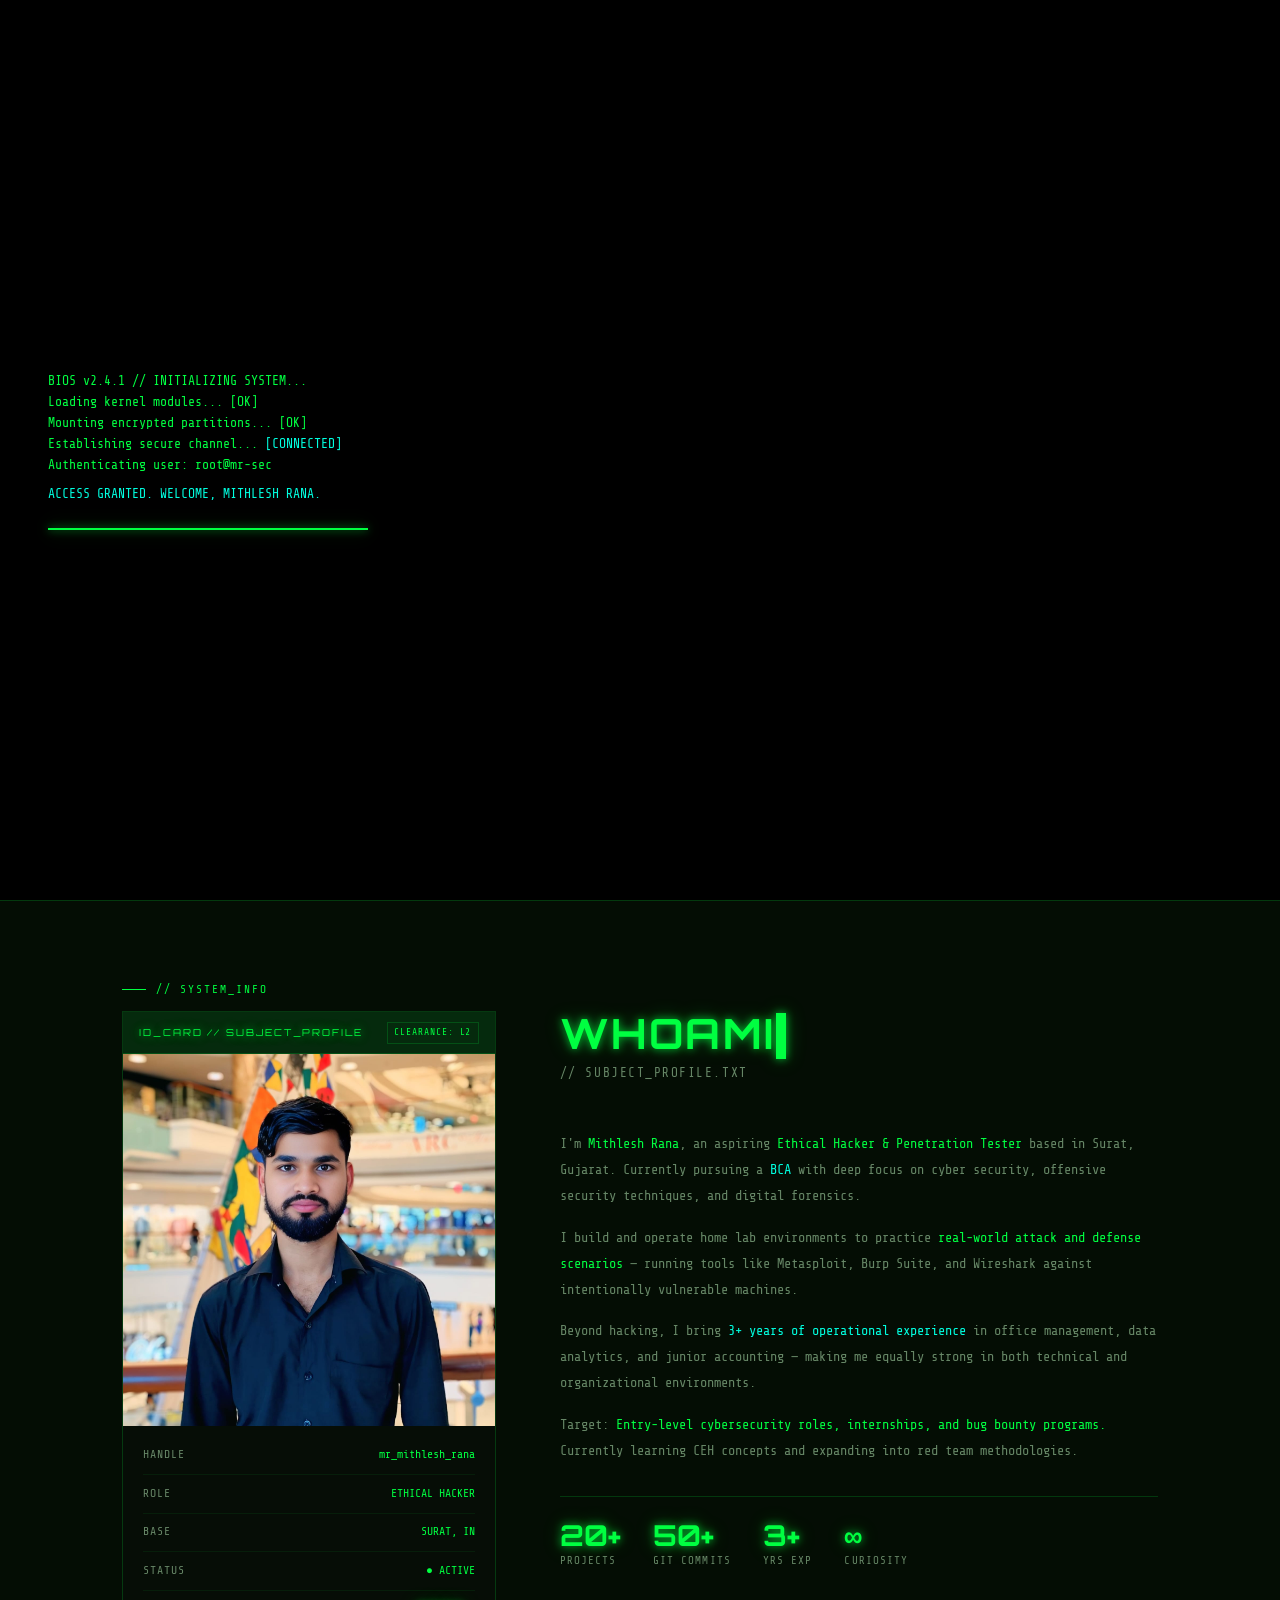
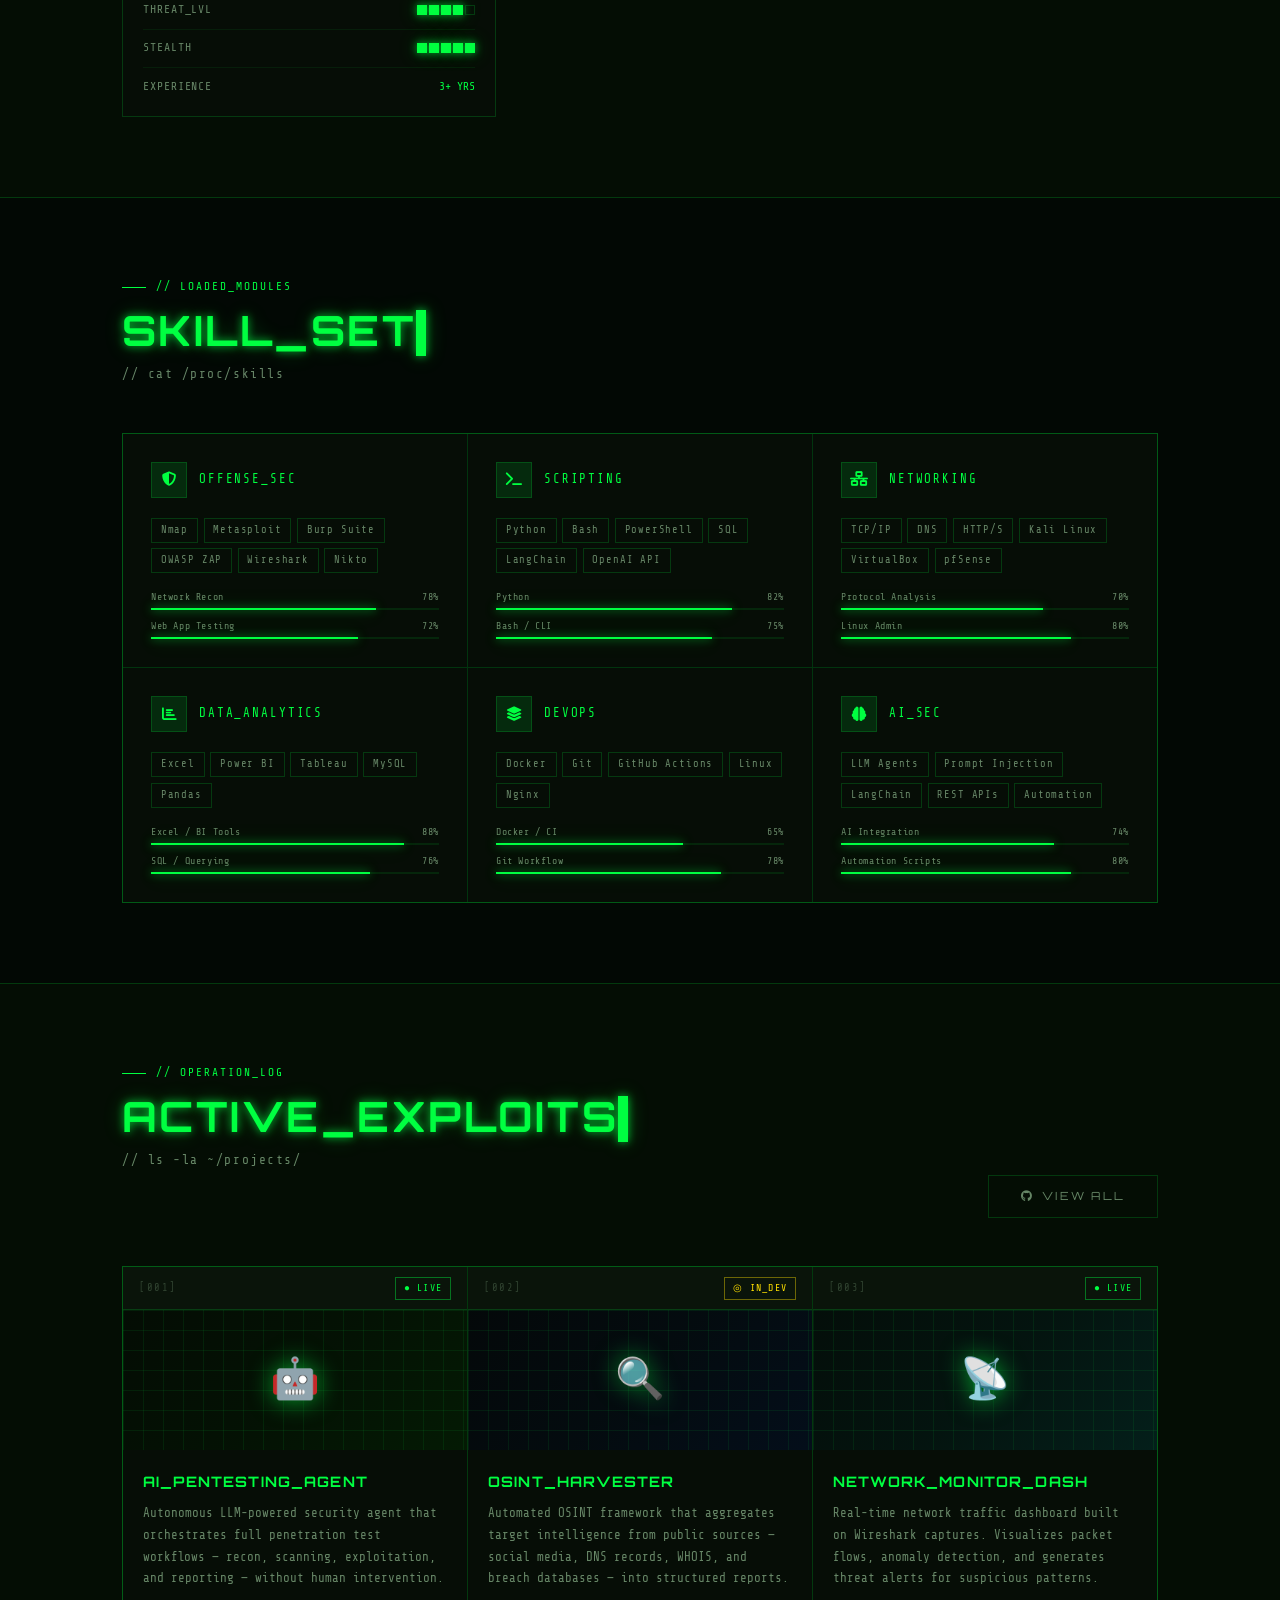
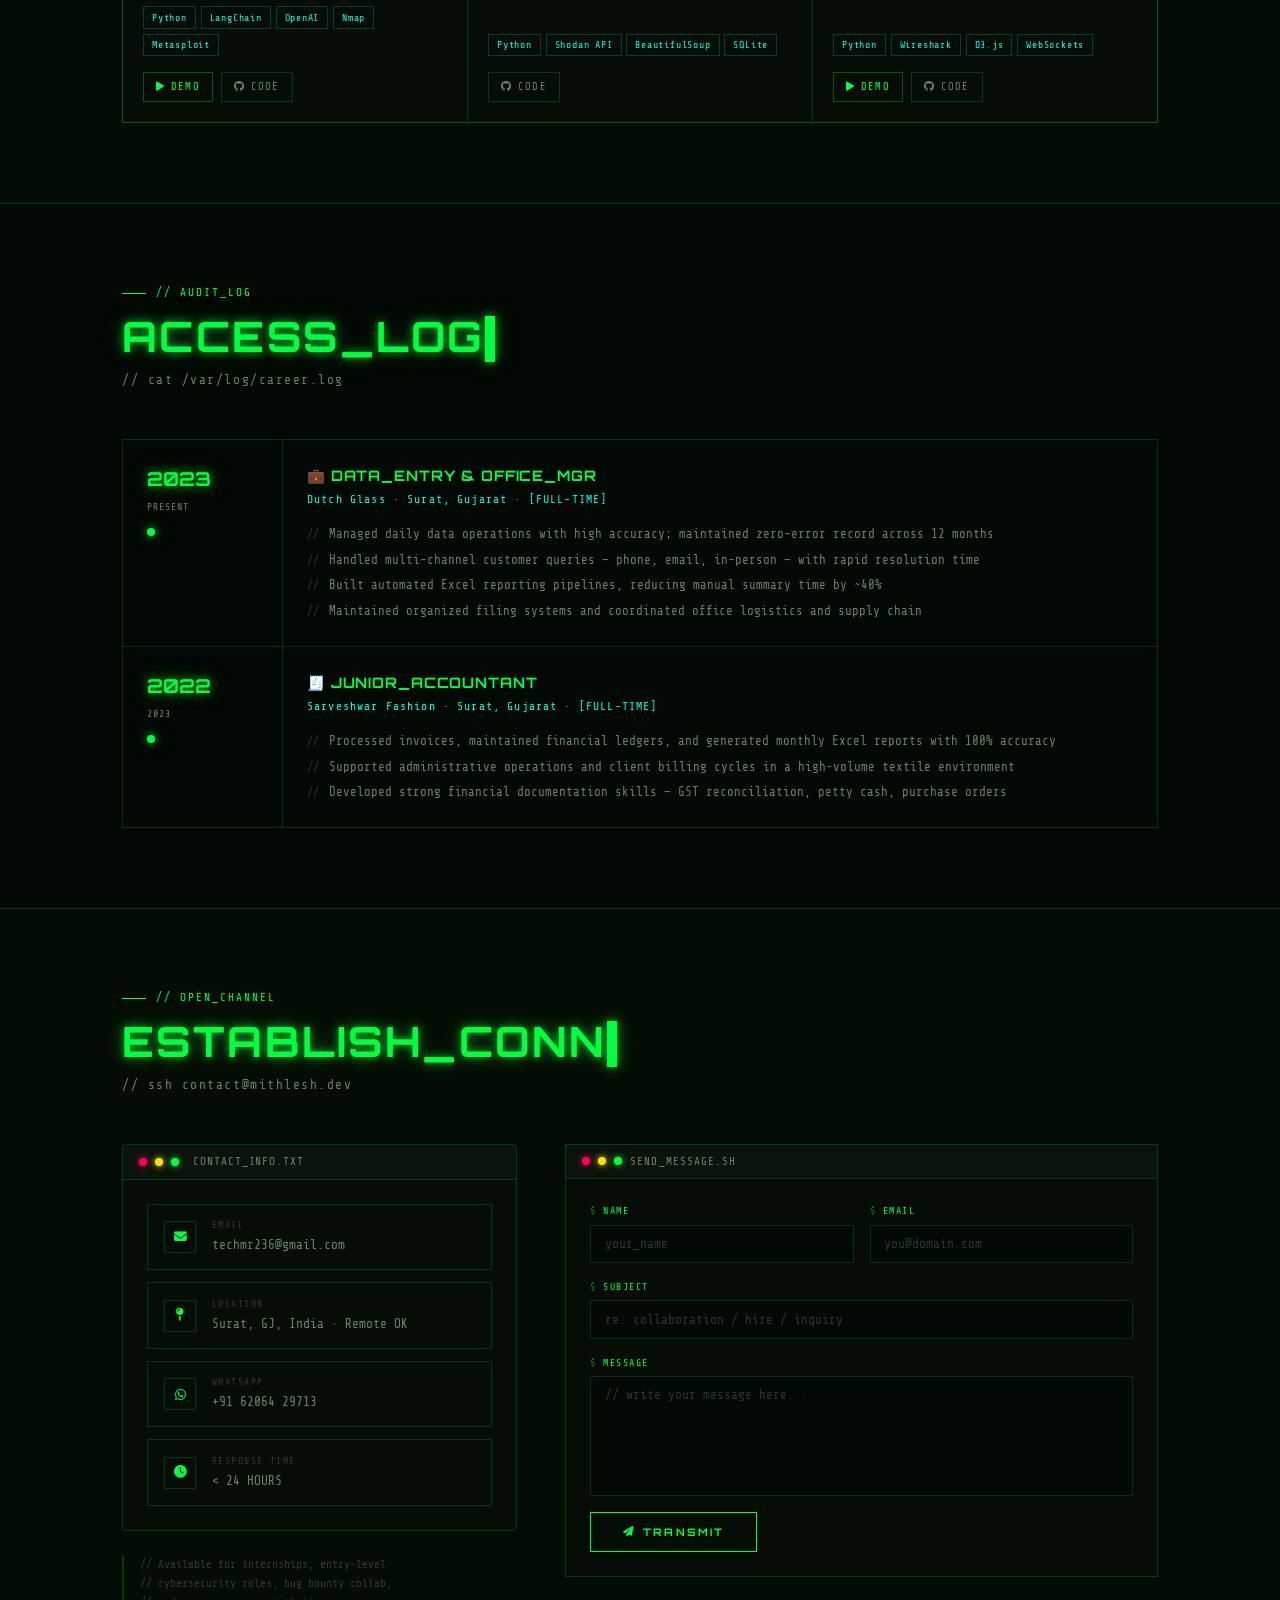
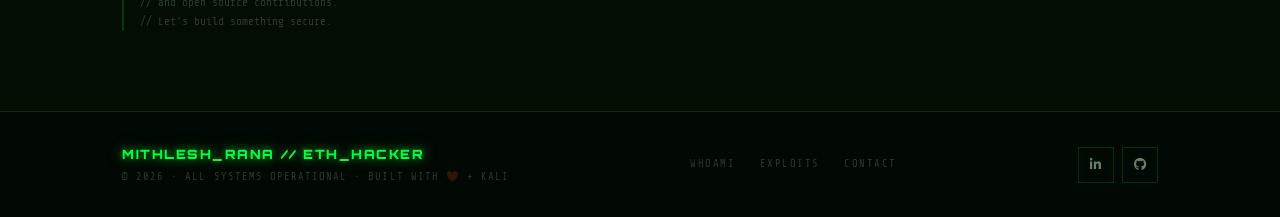
==== index.html @ 2d3d0735 "REMOVED INSTAGRAM" ====
<!DOCTYPE html>
<html lang="en">

<head>
    <meta charset="UTF-8" />
    <meta name="viewport" content="width=device-width, initial-scale=1.0" />
    <meta name="description" content="Mithlesh Rana — Ethical Hacker & Penetration Tester" />
    <title>MITHLESH_RANA // ETHICAL_HACKER</title>
    <link rel="preconnect" href="https://fonts.googleapis.com" />
    <link href="https://fonts.googleapis.com/css2?family=Share+Tech+Mono&family=Orbitron:wght@400;700;900&display=swap"
        rel="stylesheet" />
    <link rel="stylesheet" href="https://cdnjs.cloudflare.com/ajax/libs/font-awesome/6.5.0/css/all.min.css" />
    <style>
        /* ═══ TOKENS ═══════════════════════════════════════════ */
        :root {
            --bg: #020804;
            --bg2: #040d04;
            --surface: #060d06;
            --surface2: #0a140a;
            --border: rgba(0, 255, 65, 0.18);
            --border-hi: rgba(0, 255, 65, 0.55);
            --green: #00FF41;
            --green-dim: rgba(0, 255, 65, 0.55);
            --green-lo: rgba(0, 255, 65, 0.12);
            --cyan: #00FFE0;
            --cyan-dim: rgba(0, 255, 224, 0.15);
            --red: #FF0055;
            --yellow: #FFE000;
            --text: #c8ffc8;
            --text-dim: rgba(200, 255, 200, 0.5);
            --text-lo: rgba(200, 255, 200, 0.2);
            --glow: 0 0 8px rgba(0, 255, 65, 0.7), 0 0 20px rgba(0, 255, 65, 0.3);
            --glow-lg: 0 0 16px rgba(0, 255, 65, 0.9), 0 0 40px rgba(0, 255, 65, 0.4), 0 0 80px rgba(0, 255, 65, 0.15);
            --glow-cyan: 0 0 8px rgba(0, 255, 224, 0.8), 0 0 24px rgba(0, 255, 224, 0.35);
            --mono: 'Share Tech Mono', 'Courier New', monospace;
            --display: 'Orbitron', monospace;
            --r: 4px;
            --t: 0.25s ease;
        }

        /* ═══ RESET ═════════════════════════════════════════════ */
        *,
        *::before,
        *::after {
            box-sizing: border-box;
            margin: 0;
            padding: 0;
        }

        html {
            scroll-behavior: smooth;
            font-size: 16px;
        }

        body {
            font-family: var(--mono);
            background: var(--bg);
            color: var(--text);
            line-height: 1.6;
            overflow-x: hidden;
            cursor: crosshair;
        }

        a {
            color: inherit;
            text-decoration: none;
            cursor: crosshair;
        }

        ul {
            list-style: none;
        }

        button {
            border: none;
            background: none;
            cursor: crosshair;
            font-family: inherit;
        }

        img {
            max-width: 100%;
            display: block;
        }

        /* ═══ SCROLLBAR ══════════════════════════════════════════ */
        ::-webkit-scrollbar {
            width: 4px;
        }

        ::-webkit-scrollbar-track {
            background: #000;
        }

        ::-webkit-scrollbar-thumb {
            background: var(--green);
            box-shadow: var(--glow);
        }

        /* ═══ SCANLINES ══════════════════════════════════════════ */
        body::before {
            content: '';
            position: fixed;
            inset: 0;
            background: repeating-linear-gradient(0deg,
                    transparent,
                    transparent 2px,
                    rgba(0, 0, 0, 0.15) 2px,
                    rgba(0, 0, 0, 0.15) 4px);
            pointer-events: none;
            z-index: 9998;
        }

        /* vignette */
        body::after {
            content: '';
            position: fixed;
            inset: 0;
            background: radial-gradient(ellipse at center, transparent 60%, rgba(0, 0, 0, 0.75) 100%);
            pointer-events: none;
            z-index: 9997;
        }

        /* ═══ BOOT SCREEN ════════════════════════════════════════ */
        #boot {
            position: fixed;
            inset: 0;
            background: #000;
            z-index: 9999;
            display: flex;
            flex-direction: column;
            justify-content: center;
            align-items: flex-start;
            padding: 3rem;
            transition: opacity 0.5s ease;
        }

        #boot.fade {
            opacity: 0;
            pointer-events: none;
        }

        .boot-line {
            font-family: var(--mono);
            font-size: 0.82rem;
            color: var(--green);
            opacity: 0;
            white-space: nowrap;
        }

        .boot-line.show {
            opacity: 1;
        }

        .boot-bar-wrap {
            margin-top: 1.5rem;
            width: 320px;
        }

        .boot-bar {
            height: 2px;
            background: var(--green);
            width: 0;
            box-shadow: var(--glow);
            transition: width 1.8s ease;
        }

        .boot-bar.full {
            width: 100%;
        }

        /* ═══ MATRIX CANVAS ══════════════════════════════════════ */
        #matrix-canvas {
            position: fixed;
            inset: 0;
            z-index: 0;
            opacity: 0.18;
            pointer-events: none;
        }

        /* ═══ CONTAINER ══════════════════════════════════════════ */
        .container {
            max-width: 1100px;
            margin: 0 auto;
            padding: 0 2rem;
            position: relative;
            z-index: 1;
        }

        .section {
            padding: 5rem 0;
        }

        /* ═══ TERMINAL WINDOW ════════════════════════════════════ */
        .term-box {
            background: var(--surface);
            border: 1px solid var(--border);
            border-radius: var(--r);
            overflow: hidden;
            transition: border-color var(--t), box-shadow var(--t);
        }

        .term-box:hover {
            border-color: var(--border-hi);
            box-shadow: 0 0 20px rgba(0, 255, 65, 0.08);
        }

        .term-header {
            background: var(--surface2);
            border-bottom: 1px solid var(--border);
            padding: 0.5rem 1rem;
            display: flex;
            align-items: center;
            gap: 0.5rem;
            font-size: 0.7rem;
            color: var(--text-dim);
        }

        .term-dot {
            width: 8px;
            height: 8px;
            border-radius: 50%;
        }

        .dot-red {
            background: var(--red);
            box-shadow: 0 0 6px var(--red);
        }

        .dot-yellow {
            background: var(--yellow);
            box-shadow: 0 0 6px var(--yellow);
        }

        .dot-green {
            background: var(--green);
            box-shadow: 0 0 6px var(--green);
        }

        .term-title {
            margin-left: 0.4rem;
            letter-spacing: 0.08em;
            text-transform: uppercase;
        }

        .term-body {
            padding: 1.5rem;
        }

        /* ═══ PROMPT LABEL ═══════════════════════════════════════ */
        .prompt {
            font-size: 0.7rem;
            letter-spacing: 0.18em;
            text-transform: uppercase;
            color: var(--green);
            margin-bottom: 0.75rem;
            display: flex;
            align-items: center;
            gap: 0.6rem;
        }

        .prompt::before {
            content: '';
            width: 1.5rem;
            height: 1px;
            background: var(--green);
            display: block;
        }

        .prompt-full {
            display: flex;
            align-items: center;
            gap: 0.5rem;
            font-size: 0.75rem;
            color: var(--green-dim);
            margin-bottom: 1.5rem;
        }

        .prompt-full::before {
            content: 'root@mr-sec:~#';
            color: var(--green);
            margin-right: 0.25rem;
        }

        /* ═══ SECTION TITLE ══════════════════════════════════════ */
        .sec-title {
            font-family: var(--display);
            font-size: clamp(1.6rem, 4vw, 2.6rem);
            font-weight: 700;
            color: var(--green);
            text-shadow: var(--glow);
            letter-spacing: 0.06em;
            margin-bottom: 0.5rem;
            line-height: 1.1;
        }

        .sec-title .bracket {
            color: var(--text-lo);
            font-weight: 400;
        }

        .sec-sub {
            font-size: 0.8rem;
            color: var(--text-dim);
            letter-spacing: 0.12em;
            margin-bottom: 3rem;
        }

        /* ═══ GLITCH ═════════════════════════════════════════════ */
        .glitch {
            position: relative;
            display: inline-block;
        }

        .glitch::before,
        .glitch::after {
            content: attr(data-text);
            position: absolute;
            left: 0;
            top: 0;
            width: 100%;
            height: 100%;
            background: transparent;
        }

        .glitch::before {
            color: var(--cyan);
            animation: glitch1 3.5s infinite steps(1);
            clip-path: polygon(0 20%, 100% 20%, 100% 40%, 0 40%);
        }

        .glitch::after {
            color: var(--red);
            animation: glitch2 3.5s infinite steps(1);
            clip-path: polygon(0 60%, 100% 60%, 100% 80%, 0 80%);
        }

        @keyframes glitch1 {

            0%,
            90%,
            100% {
                transform: translate(0);
                opacity: 0;
            }

            91% {
                transform: translate(-3px, 1px);
                opacity: 0.9;
            }

            93% {
                transform: translate(3px, -1px);
                opacity: 0.7;
            }

            95% {
                transform: translate(0);
                opacity: 0;
            }
        }

        @keyframes glitch2 {

            0%,
            92%,
            100% {
                transform: translate(0);
                opacity: 0;
            }

            93% {
                transform: translate(4px, 2px);
                opacity: 0.9;
            }

            95% {
                transform: translate(-2px, 0);
                opacity: 0.6;
            }

            97% {
                transform: translate(0);
                opacity: 0;
            }
        }

        /* ═══ BLINK CURSOR ═══════════════════════════════════════ */
        .cursor {
            display: inline-block;
            width: 10px;
            height: 1.1em;
            background: var(--green);
            box-shadow: var(--glow);
            vertical-align: text-bottom;
            animation: blink 1s step-end infinite;
        }

        @keyframes blink {

            0%,
            100% {
                opacity: 1
            }

            50% {
                opacity: 0
            }
        }

        /* ═══ REVEAL ═════════════════════════════════════════════ */
        .reveal {
            opacity: 0;
            transform: translateY(24px);
            transition: opacity 0.6s ease, transform 0.6s ease;
        }

        .reveal.visible {
            opacity: 1;
            transform: translateY(0);
        }

        /* ═══ NAV ════════════════════════════════════════════════ */
        #navbar {
            position: fixed;
            top: 0;
            left: 0;
            right: 0;
            z-index: 500;
            transition: background var(--t), border-color var(--t);
        }

        #navbar.scrolled {
            background: rgba(2, 8, 4, 0.95);
            border-bottom: 1px solid var(--border);
            backdrop-filter: blur(8px);
        }

        .nav-inner {
            display: flex;
            align-items: center;
            justify-content: space-between;
            max-width: 1100px;
            margin: 0 auto;
            padding: 1rem 2rem;
        }

        .nav-logo {
            font-family: var(--display);
            font-size: 1rem;
            font-weight: 900;
            color: var(--green);
            text-shadow: var(--glow);
            letter-spacing: 0.1em;
        }

        .nav-logo .slash {
            color: var(--text-lo);
            margin: 0 0.2rem;
        }

        .nav-links {
            display: flex;
            gap: 2rem;
            align-items: center;
        }

        .nav-links a {
            font-size: 0.72rem;
            letter-spacing: 0.15em;
            text-transform: uppercase;
            color: var(--text-dim);
            transition: color var(--t), text-shadow var(--t);
            position: relative;
        }

        .nav-links a::before {
            content: '> ';
            color: var(--green);
            opacity: 0;
            transition: opacity var(--t);
        }

        .nav-links a:hover::before {
            opacity: 1;
        }

        .nav-links a:hover {
            color: var(--green);
            text-shadow: var(--glow);
        }

        .nav-actions {
            display: flex;
            gap: 0.75rem;
            align-items: center;
        }

        .nav-cta {
            padding: 0.45rem 1.2rem;
            border: 1px solid var(--green);
            color: var(--green);
            font-family: var(--display);
            font-size: 0.65rem;
            font-weight: 700;
            letter-spacing: 0.15em;
            text-transform: uppercase;
            transition: all var(--t);
            box-shadow: 0 0 8px rgba(0, 255, 65, 0.2);
        }

        .nav-cta:hover {
            background: var(--green);
            color: #000;
            box-shadow: var(--glow-lg);
        }

        .hamburger {
            display: none;
            flex-direction: column;
            gap: 5px;
            width: 24px;
            cursor: crosshair;
        }

        .hamburger span {
            height: 1px;
            background: var(--green);
            transition: all var(--t);
            transform-origin: left;
            box-shadow: var(--glow);
        }

        .hamburger.open span:nth-child(1) {
            transform: rotate(45deg) translateY(-1px);
        }

        .hamburger.open span:nth-child(2) {
            opacity: 0;
        }

        .hamburger.open span:nth-child(3) {
            transform: rotate(-45deg) translateY(1px);
        }

        /* ═══ MOBILE NAV ═════════════════════════════════════════ */
        .mobile-nav {
            position: fixed;
            top: 0;
            right: 0;
            bottom: 0;
            width: 260px;
            background: rgba(2, 8, 4, 0.98);
            border-left: 1px solid var(--border);
            z-index: 600;
            padding: 5rem 1.5rem 2rem;
            display: flex;
            flex-direction: column;
            gap: 0.5rem;
            transform: translateX(100%);
            transition: transform var(--t);
        }

        .mobile-nav.open {
            transform: translateX(0);
        }

        .mobile-nav a {
            padding: 0.75rem 1rem;
            font-size: 0.78rem;
            letter-spacing: 0.15em;
            text-transform: uppercase;
            color: var(--text-dim);
            border: 1px solid transparent;
            border-radius: var(--r);
            transition: all var(--t);
        }

        .mobile-nav a:hover {
            border-color: var(--border);
            color: var(--green);
            background: var(--green-lo);
        }

        .mobile-overlay {
            display: none;
            position: fixed;
            inset: 0;
            z-index: 550;
            background: rgba(0, 0, 0, 0.7);
        }

        /* ═══ HERO ═══════════════════════════════════════════════ */
        .hero {
            min-height: 100svh;
            display: flex;
            flex-direction: column;
            justify-content: center;
            position: relative;
            overflow: hidden;
            padding: 6rem 0 4rem;
        }

        .hero-bg-grid {
            position: absolute;
            inset: 0;
            background-image:
                linear-gradient(rgba(0, 255, 65, 0.03) 1px, transparent 1px),
                linear-gradient(90deg, rgba(0, 255, 65, 0.03) 1px, transparent 1px);
            background-size: 40px 40px;
            pointer-events: none;
        }

        .hero-scan {
            position: absolute;
            left: 0;
            right: 0;
            height: 2px;
            background: linear-gradient(90deg, transparent, var(--green), transparent);
            box-shadow: var(--glow);
            animation: scanline 6s linear infinite;
            pointer-events: none;
        }

        @keyframes scanline {
            0% {
                top: -2px;
                opacity: 0.8;
            }

            100% {
                top: 100%;
                opacity: 0.2;
            }
        }

        .hero-inner {
            position: relative;
            z-index: 1;
        }

        .hero-pre {
            font-size: 0.72rem;
            letter-spacing: 0.2em;
            color: var(--text-dim);
            margin-bottom: 2rem;
            animation: fadeIn 0.5s ease 0.3s both;
        }

        .hero-pre span {
            color: var(--green);
        }

        .hero-name {
            font-family: var(--display);
            font-size: clamp(2.8rem, 9vw, 7.5rem);
            font-weight: 900;
            line-height: 1;
            letter-spacing: 0.04em;
            color: var(--green);
            text-shadow: var(--glow-lg);
            animation: fadeInUp 0.8s ease 0.4s both;
            margin-bottom: 0.2rem;
        }

        .hero-name-sub {
            font-family: var(--display);
            font-size: clamp(1.2rem, 3vw, 2.5rem);
            font-weight: 400;
            letter-spacing: 0.12em;
            color: var(--cyan);
            text-shadow: var(--glow-cyan);
            animation: fadeInUp 0.8s ease 0.5s both;
            margin-bottom: 1.5rem;
        }

        .hero-typing {
            font-size: 0.9rem;
            color: var(--green-dim);
            margin-bottom: 0.6rem;
            animation: fadeInUp 0.8s ease 0.6s both;
            min-height: 1.4em;
        }

        .hero-typing::before {
            content: '> ';
            color: var(--green);
        }

        .hero-status-row {
            display: flex;
            flex-wrap: wrap;
            gap: 0.75rem;
            margin: 1.5rem 0 2.5rem;
            animation: fadeInUp 0.8s ease 0.7s both;
        }

        .status-badge {
            display: inline-flex;
            align-items: center;
            gap: 0.4rem;
            padding: 0.3rem 0.75rem;
            border: 1px solid var(--border);
            background: var(--surface);
            font-size: 0.68rem;
            letter-spacing: 0.12em;
            text-transform: uppercase;
            color: var(--text-dim);
        }

        .status-badge .dot {
            width: 5px;
            height: 5px;
            border-radius: 50%;
            background: var(--green);
            box-shadow: var(--glow);
            animation: blink 1.2s ease infinite;
        }

        .status-badge.cyan {
            border-color: rgba(0, 255, 224, 0.25);
            color: var(--cyan);
        }

        .status-badge.cyan .dot {
            background: var(--cyan);
            box-shadow: var(--glow-cyan);
        }

        .hero-actions {
            display: flex;
            gap: 1rem;
            flex-wrap: wrap;
            animation: fadeInUp 0.8s ease 0.8s both;
        }

        .btn-hack {
            padding: 0.75rem 2rem;
            border: 1px solid var(--green);
            background: transparent;
            color: var(--green);
            font-family: var(--display);
            font-size: 0.7rem;
            font-weight: 700;
            letter-spacing: 0.2em;
            text-transform: uppercase;
            transition: all var(--t);
            display: flex;
            align-items: center;
            gap: 0.5rem;
            position: relative;
            overflow: hidden;
        }

        .btn-hack::before {
            content: '';
            position: absolute;
            inset: 0;
            background: var(--green);
            transform: scaleX(0);
            transform-origin: left;
            transition: transform 0.25s ease;
            z-index: -1;
        }

        .btn-hack:hover::before {
            transform: scaleX(1);
        }

        .btn-hack:hover {
            color: #000;
            box-shadow: var(--glow-lg);
        }

        .btn-outline {
            padding: 0.75rem 2rem;
            border: 1px solid var(--border);
            background: transparent;
            color: var(--text-dim);
            font-family: var(--display);
            font-size: 0.7rem;
            letter-spacing: 0.2em;
            text-transform: uppercase;
            transition: all var(--t);
            display: flex;
            align-items: center;
            gap: 0.5rem;
        }

        .btn-outline:hover {
            border-color: var(--green);
            color: var(--green);
            box-shadow: 0 0 12px rgba(0, 255, 65, 0.15);
        }

        /* hex decoration */
        .hero-hex {
            position: absolute;
            right: 0;
            top: 50%;
            transform: translateY(-50%);
            font-family: var(--mono);
            font-size: 0.6rem;
            color: rgba(0, 255, 65, 0.06);
            line-height: 1.6;
            letter-spacing: 0.1em;
            pointer-events: none;
            user-select: none;
            white-space: nowrap;
            text-align: right;
            padding-right: 2rem;
        }

        /* ═══ ABOUT ══════════════════════════════════════════════ */
        .about {
            background: var(--bg2);
            border-top: 1px solid var(--border);
            border-bottom: 1px solid var(--border);
        }

        .about-grid {
            display: grid;
            grid-template-columns: 1fr 1.6fr;
            gap: 4rem;
            align-items: start;
        }

        .id-card {
            border: 1px solid var(--border);
            background: var(--surface);
            padding: 0;
            overflow: hidden;
        }

        .id-card-header {
            background: var(--green-lo);
            border-bottom: 1px solid var(--border);
            padding: 0.6rem 1rem;
            display: flex;
            justify-content: space-between;
            align-items: center;
        }

        .id-card-header-title {
            font-family: var(--display);
            font-size: 0.6rem;
            letter-spacing: 0.2em;
            color: var(--green);
            text-shadow: var(--glow);
        }

        .id-badge {
            font-size: 0.6rem;
            color: var(--green);
            border: 1px solid var(--border);
            padding: 0.15rem 0.4rem;
            letter-spacing: 0.1em;
        }

        .id-avatar {
            aspect-ratio: 1;
            background: var(--surface2);
            display: flex;
            align-items: center;
            justify-content: center;
            position: relative;
            overflow: hidden;
        }

        .id-avatar::before {
            content: '';
            position: absolute;
            inset: 0;
            background: repeating-linear-gradient(45deg,
                    transparent, transparent 8px,
                    rgba(0, 255, 65, 0.02) 8px, rgba(0, 255, 65, 0.02) 9px);
        }

        .id-avatar-inner {
            font-family: var(--display);
            font-size: 5rem;
            font-weight: 900;
            color: var(--green);
            text-shadow: var(--glow-lg);
            position: relative;
            z-index: 1;
            letter-spacing: -0.02em;
        }

        .id-avatar-scan {
            position: absolute;
            left: 0;
            right: 0;
            height: 3px;
            background: linear-gradient(90deg, transparent, rgba(0, 255, 65, 0.6), transparent);
            animation: scanline 3s linear infinite;
            pointer-events: none;
        }

        .id-stats {
            padding: 1.25rem;
            display: flex;
            flex-direction: column;
            gap: 0.6rem;
        }

        .id-stat-row {
            display: flex;
            justify-content: space-between;
            align-items: center;
            font-size: 0.72rem;
            padding-bottom: 0.6rem;
            border-bottom: 1px solid rgba(0, 255, 65, 0.07);
        }

        .id-stat-row:last-child {
            border-bottom: none;
            padding-bottom: 0;
        }

        .id-stat-label {
            color: var(--text-dim);
            letter-spacing: 0.08em;
        }

        .id-stat-val {
            color: var(--green);
            text-align: right;
        }

        .id-stat-bar {
            display: flex;
            gap: 2px;
            align-items: center;
        }

        .bar-seg {
            width: 10px;
            height: 10px;
            border: 1px solid var(--border);
            background: transparent;
            transition: background var(--t);
        }

        .bar-seg.fill {
            background: var(--green);
            box-shadow: var(--glow);
        }

        .about-content .sec-title {
            margin-bottom: 0.25rem;
        }

        .about-text p {
            font-size: 0.85rem;
            color: var(--text-dim);
            line-height: 1.9;
            margin-bottom: 1rem;
        }

        .about-text p .hi {
            color: var(--green);
        }

        .about-text p .hi2 {
            color: var(--cyan);
        }

        .about-stats-row {
            display: flex;
            gap: 2rem;
            flex-wrap: wrap;
            margin-top: 2rem;
            padding-top: 1.5rem;
            border-top: 1px solid var(--border);
        }

        .astat {}

        .astat-num {
            font-family: var(--display);
            font-size: 1.8rem;
            font-weight: 700;
            color: var(--green);
            text-shadow: var(--glow);
            line-height: 1;
        }

        .astat-label {
            font-size: 0.68rem;
            color: var(--text-dim);
            letter-spacing: 0.1em;
            margin-top: 0.2rem;
            text-transform: uppercase;
        }

        /* ═══ SKILLS ═════════════════════════════════════════════ */
        .skills-grid {
            display: grid;
            grid-template-columns: repeat(auto-fill, minmax(260px, 1fr));
            gap: 1px;
            background: var(--border);
            border: 1px solid var(--border);
            margin-top: 3rem;
        }

        .skill-card {
            background: var(--surface);
            padding: 1.75rem;
            transition: all var(--t);
            position: relative;
            overflow: hidden;
        }

        .skill-card::before {
            content: '';
            position: absolute;
            top: 0;
            left: 0;
            width: 2px;
            height: 0;
            background: var(--green);
            box-shadow: var(--glow);
            transition: height 0.3s ease;
        }

        .skill-card:hover {
            background: var(--surface2);
        }

        .skill-card:hover::before {
            height: 100%;
        }

        .skill-card-top {
            display: flex;
            align-items: center;
            gap: 0.75rem;
            margin-bottom: 1.25rem;
        }

        .skill-icon {
            width: 36px;
            height: 36px;
            border: 1px solid var(--border);
            display: flex;
            align-items: center;
            justify-content: center;
            font-size: 0.9rem;
            color: var(--green);
            background: var(--green-lo);
        }

        .skill-title {
            font-size: 0.78rem;
            letter-spacing: 0.15em;
            text-transform: uppercase;
            color: var(--green);
        }

        .skill-tags {
            display: flex;
            flex-wrap: wrap;
            gap: 0.35rem;
        }

        .skill-tag {
            font-size: 0.65rem;
            padding: 0.2rem 0.55rem;
            border: 1px solid var(--border);
            color: var(--text-dim);
            letter-spacing: 0.08em;
            transition: all var(--t);
        }

        .skill-card:hover .skill-tag {
            border-color: rgba(0, 255, 65, 0.25);
            color: var(--text);
        }

        /* progress bars */
        .skill-bars {
            margin-top: 1rem;
            display: flex;
            flex-direction: column;
            gap: 0.5rem;
        }

        .skill-bar-row {
            display: flex;
            flex-direction: column;
            gap: 0.2rem;
        }

        .skill-bar-label {
            display: flex;
            justify-content: space-between;
            font-size: 0.62rem;
            color: var(--text-dim);
            letter-spacing: 0.06em;
        }

        .skill-bar-track {
            height: 2px;
            background: rgba(0, 255, 65, 0.1);
        }

        .skill-bar-fill {
            height: 100%;
            background: var(--green);
            box-shadow: var(--glow);
            width: 0;
            transition: width 1.2s ease;
        }

        /* ═══ PROJECTS ═══════════════════════════════════════════ */
        .projects {
            background: var(--bg2);
            border-top: 1px solid var(--border);
            border-bottom: 1px solid var(--border);
        }

        .projects-head {
            display: flex;
            justify-content: space-between;
            align-items: flex-end;
            flex-wrap: wrap;
            gap: 1rem;
            margin-bottom: 3rem;
        }

        .projects-grid {
            display: grid;
            grid-template-columns: repeat(auto-fill, minmax(320px, 1fr));
            gap: 1px;
            background: var(--border);
            border: 1px solid var(--border);
        }

        .project-card {
            background: var(--surface);
            display: flex;
            flex-direction: column;
            transition: all var(--t);
            position: relative;
            overflow: hidden;
        }

        .project-card:hover {
            background: var(--bg2);
        }

        .project-card-top {
            padding: 0.6rem 1rem;
            border-bottom: 1px solid var(--border);
            display: flex;
            justify-content: space-between;
            align-items: center;
            background: var(--surface2);
        }

        .project-num {
            font-size: 0.65rem;
            color: var(--text-lo);
            letter-spacing: 0.15em;
            font-family: var(--mono);
        }

        .project-status {
            font-size: 0.62rem;
            letter-spacing: 0.12em;
            padding: 0.15rem 0.5rem;
            border: 1px solid;
        }

        .status-live {
            border-color: rgba(0, 255, 65, 0.4);
            color: var(--green);
        }

        .status-dev {
            border-color: rgba(255, 224, 0, 0.4);
            color: var(--yellow);
        }

        .project-thumb {
            height: 140px;
            position: relative;
            overflow: hidden;
            display: flex;
            align-items: center;
            justify-content: center;
        }

        .project-thumb-bg {
            position: absolute;
            inset: 0;
            opacity: 0.35;
            transition: transform 0.5s ease, opacity 0.3s ease;
        }

        .project-card:hover .project-thumb-bg {
            transform: scale(1.05);
            opacity: 0.5;
        }

        .project-thumb-grid {
            position: absolute;
            inset: 0;
            background-image:
                linear-gradient(rgba(0, 255, 65, 0.08) 1px, transparent 1px),
                linear-gradient(90deg, rgba(0, 255, 65, 0.08) 1px, transparent 1px);
            background-size: 20px 20px;
        }

        .project-thumb-icon {
            font-size: 2.5rem;
            position: relative;
            z-index: 1;
            filter: drop-shadow(0 0 12px rgba(0, 255, 65, 0.6));
        }

        .project-body {
            padding: 1.25rem;
            flex: 1;
            display: flex;
            flex-direction: column;
        }

        .project-title {
            font-family: var(--display);
            font-size: 0.9rem;
            font-weight: 700;
            letter-spacing: 0.08em;
            color: var(--green);
            margin-bottom: 0.6rem;
        }

        .project-desc {
            font-size: 0.78rem;
            color: var(--text-dim);
            line-height: 1.75;
            flex: 1;
            margin-bottom: 1rem;
        }

        .project-stack {
            display: flex;
            flex-wrap: wrap;
            gap: 0.3rem;
            margin-bottom: 1rem;
        }

        .stack-tag {
            font-size: 0.62rem;
            padding: 0.15rem 0.5rem;
            border: 1px solid rgba(0, 255, 224, 0.2);
            color: var(--cyan);
            letter-spacing: 0.08em;
        }

        .project-links {
            display: flex;
            gap: 0.5rem;
        }

        .plink {
            display: flex;
            align-items: center;
            gap: 0.35rem;
            font-size: 0.65rem;
            letter-spacing: 0.12em;
            text-transform: uppercase;
            padding: 0.35rem 0.75rem;
            border: 1px solid var(--border);
            color: var(--text-dim);
            transition: all var(--t);
        }

        .plink:hover {
            border-color: var(--green);
            color: var(--green);
            box-shadow: 0 0 8px rgba(0, 255, 65, 0.15);
        }

        .plink.live {
            border-color: rgba(0, 255, 65, 0.3);
            color: var(--green);
        }

        .plink.live:hover {
            background: var(--green);
            color: #000;
        }

        /* ═══ EXPERIENCE ═════════════════════════════════════════ */
        .log-list {
            margin-top: 3rem;
            border: 1px solid var(--border);
        }

        .log-item {
            border-bottom: 1px solid var(--border);
            display: grid;
            grid-template-columns: auto 1fr;
            transition: background var(--t);
        }

        .log-item:last-child {
            border-bottom: none;
        }

        .log-item:hover {
            background: var(--surface);
        }

        .log-timestamp {
            padding: 1.5rem;
            border-right: 1px solid var(--border);
            display: flex;
            flex-direction: column;
            gap: 0.3rem;
            min-width: 160px;
        }

        .log-ts-year {
            font-family: var(--display);
            font-size: 1.2rem;
            font-weight: 700;
            color: var(--green);
            text-shadow: var(--glow);
        }

        .log-ts-range {
            font-size: 0.62rem;
            color: var(--text-dim);
            letter-spacing: 0.1em;
        }

        .log-ts-dot {
            width: 8px;
            height: 8px;
            border-radius: 50%;
            background: var(--green);
            box-shadow: var(--glow);
            margin-top: 0.5rem;
        }

        .log-content {
            padding: 1.5rem;
        }

        .log-role {
            font-family: var(--display);
            font-size: 0.9rem;
            font-weight: 700;
            color: var(--green);
            letter-spacing: 0.06em;
            margin-bottom: 0.25rem;
        }

        .log-company {
            font-size: 0.72rem;
            color: var(--cyan);
            letter-spacing: 0.1em;
            margin-bottom: 1rem;
        }

        .log-bullets {
            display: flex;
            flex-direction: column;
            gap: 0.35rem;
        }

        .log-bullet {
            font-size: 0.78rem;
            color: var(--text-dim);
            display: flex;
            gap: 0.6rem;
            align-items: baseline;
        }

        .log-bullet::before {
            content: '//';
            color: var(--text-lo);
            flex-shrink: 0;
            font-size: 0.7rem;
        }

        /* ═══ CONTACT ════════════════════════════════════════════ */
        .contact {
            background: var(--bg2);
            border-top: 1px solid var(--border);
        }

        .contact-grid {
            display: grid;
            grid-template-columns: 1fr 1.5fr;
            gap: 3rem;
            margin-top: 3rem;
            align-items: start;
        }

        .contact-info-box {
            display: flex;
            flex-direction: column;
            gap: 1rem;
        }

        .contact-row {
            display: flex;
            align-items: center;
            gap: 1rem;
            padding: 0.85rem 1rem;
            border: 1px solid var(--border);
            background: var(--surface);
            transition: all var(--t);
        }

        .contact-row:hover {
            border-color: var(--border-hi);
            box-shadow: 0 0 12px rgba(0, 255, 65, 0.06);
        }

        .contact-icon {
            width: 32px;
            height: 32px;
            border: 1px solid var(--border);
            display: flex;
            align-items: center;
            justify-content: center;
            font-size: 0.8rem;
            color: var(--green);
            flex-shrink: 0;
        }

        .contact-text {
            font-size: 0.8rem;
            color: var(--text-dim);
        }

        .contact-text-label {
            font-size: 0.6rem;
            color: var(--text-lo);
            letter-spacing: 0.15em;
            text-transform: uppercase;
            margin-bottom: 0.1rem;
        }

        /* form */
        .contact-form {
            display: flex;
            flex-direction: column;
            gap: 1rem;
        }

        .form-header {
            background: var(--surface2);
            border: 1px solid var(--border);
            border-bottom: none;
            padding: 0.5rem 1rem;
            display: flex;
            align-items: center;
            gap: 0.5rem;
            font-size: 0.68rem;
            color: var(--text-dim);
            letter-spacing: 0.1em;
        }

        .form-body {
            border: 1px solid var(--border);
            padding: 1.5rem;
            background: var(--surface);
            display: flex;
            flex-direction: column;
            gap: 1rem;
        }

        .form-row2 {
            display: grid;
            grid-template-columns: 1fr 1fr;
            gap: 1rem;
        }

        .form-group {
            display: flex;
            flex-direction: column;
            gap: 0.35rem;
        }

        .form-label {
            font-size: 0.62rem;
            letter-spacing: 0.15em;
            text-transform: uppercase;
            color: var(--green);
        }

        .form-label::before {
            content: '$ ';
            opacity: 0.5;
        }

        .form-input,
        .form-textarea {
            background: var(--bg);
            border: 1px solid var(--border);
            padding: 0.7rem 0.85rem;
            font-family: var(--mono);
            font-size: 0.8rem;
            color: var(--text);
            outline: none;
            resize: none;
            transition: border-color var(--t), box-shadow var(--t);
            caret-color: var(--green);
        }

        .form-input::placeholder,
        .form-textarea::placeholder {
            color: var(--text-lo);
        }

        .form-input:focus,
        .form-textarea:focus {
            border-color: var(--green);
            box-shadow: 0 0 0 1px var(--green), var(--glow);
        }

        .form-textarea {
            min-height: 120px;
        }

        .form-success {
            display: none;
            padding: 0.75rem 1rem;
            border: 1px solid rgba(0, 255, 65, 0.3);
            background: rgba(0, 255, 65, 0.06);
            font-size: 0.78rem;
            color: var(--green);
            letter-spacing: 0.08em;
        }

        .form-success::before {
            content: '[OK] ';
        }

        .btn-send {
            padding: 0.75rem 2rem;
            background: transparent;
            border: 1px solid var(--green);
            color: var(--green);
            font-family: var(--display);
            font-size: 0.65rem;
            font-weight: 700;
            letter-spacing: 0.2em;
            text-transform: uppercase;
            transition: all var(--t);
            display: flex;
            align-items: center;
            gap: 0.5rem;
            align-self: flex-start;
            cursor: crosshair;
            position: relative;
            overflow: hidden;
        }

        .btn-send::before {
            content: '';
            position: absolute;
            inset: 0;
            background: var(--green);
            transform: scaleX(0);
            transform-origin: left;
            transition: transform 0.25s ease;
            z-index: -1;
        }

        .btn-send:hover::before {
            transform: scaleX(1);
        }

        .btn-send:hover {
            color: #000;
            box-shadow: var(--glow-lg);
        }

        /* ═══ FOOTER ═════════════════════════════════════════════ */
        footer {
            padding: 2rem 0;
            border-top: 1px solid var(--border);
            position: relative;
            z-index: 1;
        }

        .footer-inner {
            display: flex;
            justify-content: space-between;
            align-items: center;
            flex-wrap: wrap;
            gap: 1.5rem;
        }

        .footer-logo {
            font-family: var(--display);
            font-size: 0.8rem;
            font-weight: 900;
            color: var(--green);
            text-shadow: var(--glow);
            letter-spacing: 0.12em;
        }

        .footer-copy {
            font-size: 0.65rem;
            color: var(--text-lo);
            letter-spacing: 0.1em;
            margin-top: 0.25rem;
        }

        .footer-nav {
            display: flex;
            gap: 1.5rem;
            flex-wrap: wrap;
        }

        .footer-nav a {
            font-size: 0.65rem;
            letter-spacing: 0.15em;
            text-transform: uppercase;
            color: var(--text-lo);
            transition: color var(--t);
        }

        .footer-nav a:hover {
            color: var(--green);
        }

        .social-links {
            display: flex;
            gap: 0.5rem;
        }

        .social-link {
            width: 36px;
            height: 36px;
            border: 1px solid var(--border);
            display: flex;
            align-items: center;
            justify-content: center;
            font-size: 0.8rem;
            color: var(--text-dim);
            transition: all var(--t);
        }

        .social-link:hover {
            border-color: var(--green);
            color: var(--green);
            box-shadow: 0 0 12px rgba(0, 255, 65, 0.3);
        }

        /* ═══ ANIMATIONS ═════════════════════════════════════════ */
        @keyframes fadeInUp {
            from {
                opacity: 0;
                transform: translateY(20px)
            }

            to {
                opacity: 1;
                transform: translateY(0)
            }
        }

        @keyframes fadeIn {
            from {
                opacity: 0
            }

            to {
                opacity: 1
            }
        }

        /* ═══ RESPONSIVE ═════════════════════════════════════════ */
        @media(max-width:900px) {
            .nav-links {
                display: none;
            }

            .hamburger {
                display: flex;
            }

            .mobile-overlay {
                display: block;
            }

            .about-grid {
                grid-template-columns: 1fr;
                gap: 2rem;
            }

            .contact-grid {
                grid-template-columns: 1fr;
                gap: 2rem;
            }

            .log-item {
                grid-template-columns: 1fr;
            }

            .log-timestamp {
                border-right: none;
                border-bottom: 1px solid var(--border);
                flex-direction: row;
                align-items: center;
                gap: 1rem;
            }

            .log-ts-dot {
                display: none;
            }

            .footer-inner {
                flex-direction: column;
                align-items: flex-start;
            }
        }

        @media(max-width:600px) {
            .section {
                padding: 3.5rem 0;
            }

            .hero-name {
                font-size: clamp(2.2rem, 12vw, 3.5rem);
            }

            .projects-grid {
                grid-template-columns: 1fr;
            }

            .skills-grid {
                grid-template-columns: 1fr;
            }

            .form-row2 {
                grid-template-columns: 1fr;
            }

            .hero-actions {
                flex-direction: column;
            }

            .hero-actions .btn-hack,
            .hero-actions .btn-outline {
                justify-content: center;
            }

            .nav-cta {
                display: none;
            }

            .hero-hex {
                display: none;
            }
        }
    </style>
</head>

<body>

    <!-- ═══ BOOT SCREEN ══════════════════════════════════════════ -->
    <div id="boot">
        <div class="boot-line" id="b0">BIOS v2.4.1 // INITIALIZING SYSTEM...</div>
        <div class="boot-line" id="b1">Loading kernel modules... <span style="color:var(--green)">[OK]</span></div>
        <div class="boot-line" id="b2">Mounting encrypted partitions... <span style="color:var(--green)">[OK]</span>
        </div>
        <div class="boot-line" id="b3">Establishing secure channel... <span style="color:var(--cyan)">[CONNECTED]</span>
        </div>
        <div class="boot-line" id="b4">Authenticating user: <span style="color:var(--green)">root@mr-sec</span></div>
        <div class="boot-line" id="b5" style="margin-top:0.5rem;color:var(--cyan)">ACCESS GRANTED. WELCOME, MITHLESH
            RANA.</div>
        <div class="boot-bar-wrap">
            <div class="boot-bar" id="bootBar"></div>
        </div>
    </div>

    <!-- ═══ MATRIX CANVAS ════════════════════════════════════════ -->
    <canvas id="matrix-canvas"></canvas>

    <!-- ═══ NAV ══════════════════════════════════════════════════ -->
    <nav id="navbar">
        <div class="nav-inner">
            <div class="nav-logo">MR<span class="slash">//</span>SEC</div>
            <ul class="nav-links">
                <li><a href="#about">whoami</a></li>
                <li><a href="#skills">skills</a></li>
                <li><a href="#projects">exploits</a></li>
                <li><a href="#experience">logs</a></li>
                <li><a href="#contact">contact</a></li>
            </ul>
            <div class="nav-actions">
                <a href="https://wa.me/916206429713?text=Hello%20I%20visited%20your%20portfolio" target="_blank"
                    class="nav-cta">[ HIRE ME ]</a>
                <div class="hamburger" id="hamburger"><span></span><span></span><span></span></div>
            </div>
        </div>
    </nav>

    <div class="mobile-overlay" id="mobileOverlay"></div>
    <div class="mobile-nav" id="mobileNav">
        <a href="#about" onclick="closeMobile()">whoami</a>
        <a href="#skills" onclick="closeMobile()">skills</a>
        <a href="#projects" onclick="closeMobile()">exploits</a>
        <a href="#experience" onclick="closeMobile()">logs</a>
        <a href="#contact" onclick="closeMobile()">contact</a>
    </div>

    <!-- ═══ HERO ══════════════════════════════════════════════════ -->
    <section class="hero" id="hero">
        <div class="hero-bg-grid"></div>
        <div class="hero-scan"></div>
        <div class="hero-inner container">
            <p class="hero-pre">root@mr-sec:~# <span>./init_portfolio.sh</span></p>
            <h1 class="hero-name">
                <span class="glitch" data-text="MITHLESH">MITHLESH</span><br>
                <span class="glitch" data-text="RANA">RANA</span>
            </h1>
            <div class="hero-name-sub">ETHICAL HACKER // PENTESTER</div>
            <div class="hero-typing" id="heroTyping"></div>
            <div class="hero-status-row">
                <div class="status-badge">
                    <div class="dot"></div>AVAILABLE FOR HIRE
                </div>
                <div class="status-badge cyan">
                    <div class="dot"></div>BCA · CYBER SECURITY
                </div>
                <div class="status-badge">
                    <div class="dot"></div>SURAT, GJ, IN
                </div>
            </div>
            <div class="hero-actions">
                <a href="#projects" class="btn-hack"><i class="fas fa-terminal"></i> VIEW EXPLOITS</a>
                <a href="Mithlesh_Resume.pdf" download class="btn-outline"><i class="fas fa-file-code"></i> DOWNLOAD
                    CV</a>
            </div>
        </div>
        <div class="hero-hex" id="heroHex"></div>
    </section>

    <!-- ═══ ABOUT ══════════════════════════════════════════════════ -->
    <section class="section about" id="about">
        <div class="container">
            <div class="prompt reveal">// SYSTEM_INFO</div>
            <div class="about-grid">
                <div class="id-card reveal">
                    <div class="id-card-header">
                        <div class="id-card-header-title">ID_CARD // SUBJECT_PROFILE</div>
                        <div class="id-badge">CLEARANCE: L2</div>
                    </div>
                    <div class="id-avatar">
                        <div class="id-avatar-inner"><img src="mithlesh_photo.jpeg" alt="Mithlesh_Rana"></div>
                        <div class="id-avatar-scan"></div>
                    </div>
                    <div class="id-stats">
                        <div class="id-stat-row">
                            <div class="id-stat-label">HANDLE</div>
                            <div class="id-stat-val">mr_mithlesh_rana</div>
                        </div>
                        <div class="id-stat-row">
                            <div class="id-stat-label">ROLE</div>
                            <div class="id-stat-val">ETHICAL HACKER</div>
                        </div>
                        <div class="id-stat-row">
                            <div class="id-stat-label">BASE</div>
                            <div class="id-stat-val">SURAT, IN</div>
                        </div>
                        <div class="id-stat-row">
                            <div class="id-stat-label">STATUS</div>
                            <div class="id-stat-val" style="color:var(--green)">● ACTIVE</div>
                        </div>
                        <div class="id-stat-row">
                            <div class="id-stat-label">THREAT_LVL</div>
                            <div class="id-stat-bar">
                                <div class="bar-seg fill"></div>
                                <div class="bar-seg fill"></div>
                                <div class="bar-seg fill"></div>
                                <div class="bar-seg fill"></div>
                                <div class="bar-seg"></div>
                            </div>
                        </div>
                        <div class="id-stat-row">
                            <div class="id-stat-label">STEALTH</div>
                            <div class="id-stat-bar">
                                <div class="bar-seg fill"></div>
                                <div class="bar-seg fill"></div>
                                <div class="bar-seg fill"></div>
                                <div class="bar-seg fill"></div>
                                <div class="bar-seg fill"></div>
                            </div>
                        </div>
                        <div class="id-stat-row">
                            <div class="id-stat-label">EXPERIENCE</div>
                            <div class="id-stat-val">3+ YRS</div>
                        </div>
                    </div>
                </div>

                <div class="about-content reveal">
                    <div class="sec-title">WHOAMI<span class="cursor"></span></div>
                    <div class="sec-sub">// SUBJECT_PROFILE.TXT</div>
                    <div class="about-text">
                        <p>I'm <span class="hi">Mithlesh Rana</span>, an aspiring <span class="hi">Ethical Hacker &amp;
                                Penetration Tester</span> based in Surat, Gujarat. Currently pursuing a <span
                                class="hi2">BCA</span> with deep focus on cyber security, offensive security techniques,
                            and digital forensics.</p>
                        <p>I build and operate home lab environments to practice <span class="hi">real-world attack and
                                defense scenarios</span> — running tools like Metasploit, Burp Suite, and Wireshark
                            against intentionally vulnerable machines.</p>
                        <p>Beyond hacking, I bring <span class="hi2">3+ years of operational experience</span> in office
                            management, data analytics, and junior accounting — making me equally strong in both
                            technical and organizational environments.</p>
                        <p>Target: <span class="hi">Entry-level cybersecurity roles, internships, and bug bounty
                                programs.</span> Currently learning CEH concepts and expanding into red team
                            methodologies.</p>
                    </div>
                    <div class="about-stats-row">
                        <div class="astat">
                            <div class="astat-num">20+</div>
                            <div class="astat-label">PROJECTS</div>
                        </div>
                        <div class="astat">
                            <div class="astat-num">50+</div>
                            <div class="astat-label">GIT COMMITS</div>
                        </div>
                        <div class="astat">
                            <div class="astat-num">3+</div>
                            <div class="astat-label">YRS EXP</div>
                        </div>
                        <div class="astat">
                            <div class="astat-num">∞</div>
                            <div class="astat-label">CURIOSITY</div>
                        </div>
                    </div>
                </div>
            </div>
        </div>
    </section>

    <!-- ═══ SKILLS ══════════════════════════════════════════════════ -->
    <section class="section" id="skills">
        <div class="container">
            <div class="prompt reveal">// LOADED_MODULES</div>
            <div class="sec-title reveal">SKILL_SET<span class="cursor"></span></div>
            <div class="sec-sub reveal">// cat /proc/skills</div>
            <div class="skills-grid">

                <div class="skill-card reveal">
                    <div class="skill-card-top">
                        <div class="skill-icon"><i class="fas fa-shield-halved"></i></div>
                        <div class="skill-title">OFFENSE_SEC</div>
                    </div>
                    <div class="skill-tags">
                        <span class="skill-tag">Nmap</span><span class="skill-tag">Metasploit</span>
                        <span class="skill-tag">Burp Suite</span><span class="skill-tag">OWASP ZAP</span>
                        <span class="skill-tag">Wireshark</span><span class="skill-tag">Nikto</span>
                    </div>
                    <div class="skill-bars">
                        <div class="skill-bar-row">
                            <div class="skill-bar-label"><span>Network Recon</span><span>78%</span></div>
                            <div class="skill-bar-track">
                                <div class="skill-bar-fill" data-w="78"></div>
                            </div>
                        </div>
                        <div class="skill-bar-row">
                            <div class="skill-bar-label"><span>Web App Testing</span><span>72%</span></div>
                            <div class="skill-bar-track">
                                <div class="skill-bar-fill" data-w="72"></div>
                            </div>
                        </div>
                    </div>
                </div>

                <div class="skill-card reveal">
                    <div class="skill-card-top">
                        <div class="skill-icon"><i class="fas fa-terminal"></i></div>
                        <div class="skill-title">SCRIPTING</div>
                    </div>
                    <div class="skill-tags">
                        <span class="skill-tag">Python</span><span class="skill-tag">Bash</span>
                        <span class="skill-tag">PowerShell</span><span class="skill-tag">SQL</span>
                        <span class="skill-tag">LangChain</span><span class="skill-tag">OpenAI API</span>
                    </div>
                    <div class="skill-bars">
                        <div class="skill-bar-row">
                            <div class="skill-bar-label"><span>Python</span><span>82%</span></div>
                            <div class="skill-bar-track">
                                <div class="skill-bar-fill" data-w="82"></div>
                            </div>
                        </div>
                        <div class="skill-bar-row">
                            <div class="skill-bar-label"><span>Bash / CLI</span><span>75%</span></div>
                            <div class="skill-bar-track">
                                <div class="skill-bar-fill" data-w="75"></div>
                            </div>
                        </div>
                    </div>
                </div>

                <div class="skill-card reveal">
                    <div class="skill-card-top">
                        <div class="skill-icon"><i class="fas fa-network-wired"></i></div>
                        <div class="skill-title">NETWORKING</div>
                    </div>
                    <div class="skill-tags">
                        <span class="skill-tag">TCP/IP</span><span class="skill-tag">DNS</span>
                        <span class="skill-tag">HTTP/S</span><span class="skill-tag">Kali Linux</span>
                        <span class="skill-tag">VirtualBox</span><span class="skill-tag">pfSense</span>
                    </div>
                    <div class="skill-bars">
                        <div class="skill-bar-row">
                            <div class="skill-bar-label"><span>Protocol Analysis</span><span>70%</span></div>
                            <div class="skill-bar-track">
                                <div class="skill-bar-fill" data-w="70"></div>
                            </div>
                        </div>
                        <div class="skill-bar-row">
                            <div class="skill-bar-label"><span>Linux Admin</span><span>80%</span></div>
                            <div class="skill-bar-track">
                                <div class="skill-bar-fill" data-w="80"></div>
                            </div>
                        </div>
                    </div>
                </div>

                <div class="skill-card reveal">
                    <div class="skill-card-top">
                        <div class="skill-icon"><i class="fas fa-chart-bar"></i></div>
                        <div class="skill-title">DATA_ANALYTICS</div>
                    </div>
                    <div class="skill-tags">
                        <span class="skill-tag">Excel</span><span class="skill-tag">Power BI</span>
                        <span class="skill-tag">Tableau</span><span class="skill-tag">MySQL</span>
                        <span class="skill-tag">Pandas</span>
                    </div>
                    <div class="skill-bars">
                        <div class="skill-bar-row">
                            <div class="skill-bar-label"><span>Excel / BI Tools</span><span>88%</span></div>
                            <div class="skill-bar-track">
                                <div class="skill-bar-fill" data-w="88"></div>
                            </div>
                        </div>
                        <div class="skill-bar-row">
                            <div class="skill-bar-label"><span>SQL / Querying</span><span>76%</span></div>
                            <div class="skill-bar-track">
                                <div class="skill-bar-fill" data-w="76"></div>
                            </div>
                        </div>
                    </div>
                </div>

                <div class="skill-card reveal">
                    <div class="skill-card-top">
                        <div class="skill-icon"><i class="fas fa-layer-group"></i></div>
                        <div class="skill-title">DEVOPS</div>
                    </div>
                    <div class="skill-tags">
                        <span class="skill-tag">Docker</span><span class="skill-tag">Git</span>
                        <span class="skill-tag">GitHub Actions</span><span class="skill-tag">Linux</span>
                        <span class="skill-tag">Nginx</span>
                    </div>
                    <div class="skill-bars">
                        <div class="skill-bar-row">
                            <div class="skill-bar-label"><span>Docker / CI</span><span>65%</span></div>
                            <div class="skill-bar-track">
                                <div class="skill-bar-fill" data-w="65"></div>
                            </div>
                        </div>
                        <div class="skill-bar-row">
                            <div class="skill-bar-label"><span>Git Workflow</span><span>78%</span></div>
                            <div class="skill-bar-track">
                                <div class="skill-bar-fill" data-w="78"></div>
                            </div>
                        </div>
                    </div>
                </div>

                <div class="skill-card reveal">
                    <div class="skill-card-top">
                        <div class="skill-icon"><i class="fas fa-brain"></i></div>
                        <div class="skill-title">AI_SEC</div>
                    </div>
                    <div class="skill-tags">
                        <span class="skill-tag">LLM Agents</span><span class="skill-tag">Prompt Injection</span>
                        <span class="skill-tag">LangChain</span><span class="skill-tag">REST APIs</span>
                        <span class="skill-tag">Automation</span>
                    </div>
                    <div class="skill-bars">
                        <div class="skill-bar-row">
                            <div class="skill-bar-label"><span>AI Integration</span><span>74%</span></div>
                            <div class="skill-bar-track">
                                <div class="skill-bar-fill" data-w="74"></div>
                            </div>
                        </div>
                        <div class="skill-bar-row">
                            <div class="skill-bar-label"><span>Automation Scripts</span><span>80%</span></div>
                            <div class="skill-bar-track">
                                <div class="skill-bar-fill" data-w="80"></div>
                            </div>
                        </div>
                    </div>
                </div>

            </div>
        </div>
    </section>

    <!-- ═══ PROJECTS ══════════════════════════════════════════════ -->
    <section class="section projects" id="projects">
        <div class="container">
            <div class="projects-head">
                <div>
                    <div class="prompt reveal">// OPERATION_LOG</div>
                    <div class="sec-title reveal">ACTIVE_EXPLOITS<span class="cursor"></span></div>
                    <div class="sec-sub reveal">// ls -la ~/projects/</div>
                </div>
                <a href="https://github.com/Mithleshrana450" target="_blank" class="btn-outline reveal"
                    style="white-space:nowrap;">
                    <i class="fab fa-github"></i> VIEW ALL
                </a>
            </div>
            <div class="projects-grid">

                <div class="project-card reveal">
                    <div class="project-card-top">
                        <span class="project-num">[001]</span>
                        <span class="project-status status-live">● LIVE</span>
                    </div>
                    <div class="project-thumb">
                        <div class="project-thumb-bg"
                            style="background:linear-gradient(135deg,#000b00,#001a00,#003300);"></div>
                        <div class="project-thumb-grid"></div>
                        <div class="project-thumb-icon">🤖</div>
                    </div>
                    <div class="project-body">
                        <div class="project-title">AI_PENTESTING_AGENT</div>
                        <p class="project-desc">Autonomous LLM-powered security agent that orchestrates full penetration
                            test workflows — recon, scanning, exploitation, and reporting — without human intervention.
                        </p>
                        <div class="project-stack">
                            <span class="stack-tag">Python</span><span class="stack-tag">LangChain</span>
                            <span class="stack-tag">OpenAI</span><span class="stack-tag">Nmap</span>
                            <span class="stack-tag">Metasploit</span>
                        </div>
                        <div class="project-links">
                            <a href="#" class="plink live"><i class="fas fa-play"></i> DEMO</a>
                            <a href="https://github.com/Mithleshrana450/AI-Powered-Pentesting-Agent-" target="_blank"
                                class="plink"><i class="fab fa-github"></i> CODE</a>
                        </div>
                    </div>
                </div>

                <div class="project-card reveal">
                    <div class="project-card-top">
                        <span class="project-num">[002]</span>
                        <span class="project-status status-dev">◎ IN_DEV</span>
                    </div>
                    <div class="project-thumb">
                        <div class="project-thumb-bg"
                            style="background:linear-gradient(135deg,#000010,#000820,#001040);"></div>
                        <div class="project-thumb-grid"></div>
                        <div class="project-thumb-icon">🔍</div>
                    </div>
                    <div class="project-body">
                        <div class="project-title">OSINT_HARVESTER</div>
                        <p class="project-desc">Automated OSINT framework that aggregates target intelligence from
                            public sources — social media, DNS records, WHOIS, and breach databases — into structured
                            reports.</p>
                        <div class="project-stack">
                            <span class="stack-tag">Python</span><span class="stack-tag">Shodan API</span>
                            <span class="stack-tag">BeautifulSoup</span><span class="stack-tag">SQLite</span>
                        </div>
                        <div class="project-links">
                            <a href="#" class="plink"><i class="fab fa-github"></i> CODE</a>
                        </div>
                    </div>
                </div>

                <div class="project-card reveal">
                    <div class="project-card-top">
                        <span class="project-num">[003]</span>
                        <span class="project-status status-live">● LIVE</span>
                    </div>
                    <div class="project-thumb">
                        <div class="project-thumb-bg"
                            style="background:linear-gradient(135deg,#001010,#002020,#004040);"></div>
                        <div class="project-thumb-grid"></div>
                        <div class="project-thumb-icon">📡</div>
                    </div>
                    <div class="project-body">
                        <div class="project-title">NETWORK_MONITOR_DASH</div>
                        <p class="project-desc">Real-time network traffic dashboard built on Wireshark captures.
                            Visualizes packet flows, anomaly detection, and generates threat alerts for suspicious
                            patterns.</p>
                        <div class="project-stack">
                            <span class="stack-tag">Python</span><span class="stack-tag">Wireshark</span>
                            <span class="stack-tag">D3.js</span><span class="stack-tag">WebSockets</span>
                        </div>
                        <div class="project-links">
                            <a href="#" class="plink live"><i class="fas fa-play"></i> DEMO</a>
                            <a href="#" class="plink"><i class="fab fa-github"></i> CODE</a>
                        </div>
                    </div>
                </div>

            </div>
        </div>
    </section>

    <!-- ═══ EXPERIENCE ════════════════════════════════════════════ -->
    <section class="section" id="experience">
        <div class="container">
            <div class="prompt reveal">// AUDIT_LOG</div>
            <div class="sec-title reveal">ACCESS_LOG<span class="cursor"></span></div>
            <div class="sec-sub reveal">// cat /var/log/career.log</div>
            <div class="log-list reveal">

                <div class="log-item">
                    <div class="log-timestamp">
                        <div class="log-ts-year">2023</div>
                        <div class="log-ts-range">PRESENT</div>
                        <div class="log-ts-dot"></div>
                    </div>
                    <div class="log-content">
                        <div class="log-role">💼 DATA_ENTRY & OFFICE_MGR</div>
                        <div class="log-company">Dutch Glass · Surat, Gujarat · [FULL-TIME]</div>
                        <div class="log-bullets">
                            <div class="log-bullet">Managed daily data operations with high accuracy; maintained
                                zero-error record across 12 months</div>
                            <div class="log-bullet">Handled multi-channel customer queries — phone, email, in-person —
                                with rapid resolution time</div>
                            <div class="log-bullet">Built automated Excel reporting pipelines, reducing manual summary
                                time by ~40%</div>
                            <div class="log-bullet">Maintained organized filing systems and coordinated office logistics
                                and supply chain</div>
                        </div>
                    </div>
                </div>

                <div class="log-item">
                    <div class="log-timestamp">
                        <div class="log-ts-year">2022</div>
                        <div class="log-ts-range">2023</div>
                        <div class="log-ts-dot"></div>
                    </div>
                    <div class="log-content">
                        <div class="log-role">🧾 JUNIOR_ACCOUNTANT</div>
                        <div class="log-company">Sarveshwar Fashion · Surat, Gujarat · [FULL-TIME]</div>
                        <div class="log-bullets">
                            <div class="log-bullet">Processed invoices, maintained financial ledgers, and generated
                                monthly Excel reports with 100% accuracy</div>
                            <div class="log-bullet">Supported administrative operations and client billing cycles in a
                                high-volume textile environment</div>
                            <div class="log-bullet">Developed strong financial documentation skills — GST
                                reconciliation, petty cash, purchase orders</div>
                        </div>
                    </div>
                </div>

            </div>
        </div>
    </section>

    <!-- ═══ CONTACT ═══════════════════════════════════════════════ -->
    <section class="section contact" id="contact">
        <div class="container">
            <div class="prompt reveal">// OPEN_CHANNEL</div>
            <div class="sec-title reveal">ESTABLISH_CONN<span class="cursor"></span></div>
            <div class="sec-sub reveal">// ssh contact@mithlesh.dev</div>
            <div class="contact-grid">

                <div class="contact-info-box reveal">
                    <div class="term-box">
                        <div class="term-header">
                            <div class="term-dot dot-red"></div>
                            <div class="term-dot dot-yellow"></div>
                            <div class="term-dot dot-green"></div>
                            <div class="term-title">CONTACT_INFO.TXT</div>
                        </div>
                        <div class="term-body" style="display:flex;flex-direction:column;gap:0.75rem;">
                            <div class="contact-row">
                                <div class="contact-icon"><i class="fas fa-envelope"></i></div>
                                <div class="contact-text">
                                    <div class="contact-text-label">EMAIL</div>
                                    techmr236@gmail.com
                                </div>
                            </div>
                            <div class="contact-row">
                                <div class="contact-icon"><i class="fas fa-map-pin"></i></div>
                                <div class="contact-text">
                                    <div class="contact-text-label">LOCATION</div>
                                    Surat, GJ, India · Remote OK
                                </div>
                            </div>
                            <div class="contact-row">
                                <div class="contact-icon"><i class="fab fa-whatsapp"></i></div>
                                <div class="contact-text">
                                    <div class="contact-text-label">WHATSAPP</div>
                                    +91 62064 29713
                                </div>
                            </div>
                            <div class="contact-row">
                                <div class="contact-icon"><i class="fas fa-clock"></i></div>
                                <div class="contact-text">
                                    <div class="contact-text-label">RESPONSE TIME</div>
                                    &lt; 24 HOURS
                                </div>
                            </div>
                        </div>
                    </div>
                    <div
                        style="font-size:0.7rem;color:var(--text-lo);line-height:1.7;border-left:2px solid var(--border);padding-left:1rem;margin-top:0.5rem;">
                        // Available for internships, entry-level<br>
                        // cybersecurity roles, bug bounty collab,<br>
                        // and open source contributions.<br>
                        // Let's build something secure.
                    </div>
                </div>

                <div class="reveal">
                    <div class="form-header">
                        <div class="term-dot dot-red"></div>
                        <div class="term-dot dot-yellow"></div>
                        <div class="term-dot dot-green"></div>
                        SEND_MESSAGE.SH
                    </div>
                    <form class="form-body" id="contactForm">
                        <div class="form-row2">
                            <div class="form-group">
                                <label class="form-label" for="fname">NAME</label>
                                <input class="form-input" type="text" id="fname" placeholder="your_name" required />
                            </div>
                            <div class="form-group">
                                <label class="form-label" for="femail">EMAIL</label>
                                <input class="form-input" type="email" id="femail" placeholder="you@domain.com"
                                    required />
                            </div>
                        </div>
                        <div class="form-group">
                            <label class="form-label" for="fsubject">SUBJECT</label>
                            <input class="form-input" type="text" id="fsubject"
                                placeholder="re: collaboration / hire / inquiry" />
                        </div>
                        <div class="form-group">
                            <label class="form-label" for="fmessage">MESSAGE</label>
                            <textarea class="form-textarea" id="fmessage" placeholder="// write your message here..."
                                required></textarea>
                        </div>
                        <div class="form-success" id="formSuccess">MESSAGE TRANSMITTED SUCCESSFULLY. AWAITING RESPONSE.
                        </div>
                        <button type="submit" class="btn-send"><i class="fas fa-paper-plane"></i> TRANSMIT</button>
                    </form>
                </div>

            </div>
        </div>
    </section>

    <!-- ═══ FOOTER ════════════════════════════════════════════════ -->
    <footer>
        <div class="container footer-inner">
            <div>
                <div class="footer-logo">MITHLESH_RANA // ETH_HACKER</div>
                <div class="footer-copy">© 2026 · ALL SYSTEMS OPERATIONAL · BUILT WITH ❤️ + KALI</div>
            </div>
            <div class="footer-nav">
                <a href="#about">WHOAMI</a>
                <a href="#projects">EXPLOITS</a>
                <a href="#contact">CONTACT</a>
            </div>
            <div class="social-links">
                <a href="https://www.linkedin.com/in/mithlesh-rana-451b412aa/" target="_blank" class="social-link"
                    aria-label="LinkedIn"><i class="fab fa-linkedin-in"></i></a>
                <a href="https://github.com/MithleshRana450" target="_blank" class="social-link" aria-label="GitHub"><i
                        class="fab fa-github"></i></a>
                <!-- <a href="https://www.instagram.com/mr_mithlesh_rana/" target="_blank" class="social-link"
                    aria-label="Instagram"><i class="fab fa-instagram"></i></a> -->
            </div>
        </div>
    </footer>

    <script>
        /* ══ BOOT SEQUENCE ══════════════════════════════════════════════ */
        (function () {
            const lines = [0, 1, 2, 3, 4, 5].map(i => document.getElementById('b' + i));
            const bar = document.getElementById('bootBar');
            const boot = document.getElementById('boot');
            let i = 0;
            function showNext() {
                if (i < lines.length) { lines[i].classList.add('show'); i++; setTimeout(showNext, 280); }
                else {
                    setTimeout(() => { bar.classList.add('full'); }, 200);
                    setTimeout(() => { boot.classList.add('fade'); setTimeout(() => boot.remove(), 500); }, 2200);
                }
            }
            setTimeout(showNext, 300);
        })();

        /* ══ MATRIX RAIN ════════════════════════════════════════════════ */
        (function () {
            const c = document.getElementById('matrix-canvas');
            const ctx = c.getContext('2d');
            function resize() { c.width = window.innerWidth; c.height = window.innerHeight; }
            resize();
            window.addEventListener('resize', resize);
            const chars = 'アイウエオカキクケコサシスセソタチツテトナニヌネノ0123456789ABCDEF<>/\\|{}[]();:#@!%^&*+=?~';
            const fs = 13, cols = Math.floor(window.innerWidth / fs);
            const drops = Array(cols).fill(1);
            setInterval(() => {
                ctx.fillStyle = 'rgba(0,0,0,0.05)';
                ctx.fillRect(0, 0, c.width, c.height);
                ctx.fillStyle = '#00FF41';
                ctx.font = fs + 'px Share Tech Mono, monospace';
                for (let i = 0; i < drops.length; i++) {
                    ctx.fillText(chars[Math.floor(Math.random() * chars.length)], i * fs, drops[i] * fs);
                    if (drops[i] * fs > c.height && Math.random() > 0.975) drops[i] = 0;
                    drops[i]++;
                }
            }, 50);
        })();

        /* ══ HEX DECORATION ═════════════════════════════════════════════ */
        (function () {
            const hex = document.getElementById('heroHex');
            if (!hex) return;
            let out = '';
            for (let r = 0; r < 28; r++) {
                let row = '';
                for (let c = 0; c < 6; c++) row += Math.floor(Math.random() * 256).toString(16).padStart(2, '0') + ' ';
                out += row.trim() + '\n';
            }
            hex.textContent = out;
            setInterval(() => {
                const l = hex.textContent.split('\n');
                const ri = Math.floor(Math.random() * l.length);
                const cols = l[ri].split(' ');
                if (cols.length > 1) { cols[Math.floor(Math.random() * cols.length)] = Math.floor(Math.random() * 256).toString(16).padStart(2, '0'); l[ri] = cols.join(' '); }
                hex.textContent = l.join('\n');
            }, 80);
        })();

        /* ══ TYPEWRITER ═════════════════════════════════════════════════ */
        (function () {
            const el = document.getElementById('heroTyping');
            const msgs = [
                'Ethical Hacker & Penetration Tester...',
                'Scanning for vulnerabilities...',
                'Running Nmap on target network...',
                'Exploiting misconfigured services...',
                'Reporting findings responsibly...',
                'Open to hire — remote & on-site.',
            ];
            let mi = 0, ci = 0, deleting = false;
            function type() {
                const cur = msgs[mi];
                if (!deleting) {
                    el.textContent = cur.slice(0, ci + 1);
                    ci++;
                    if (ci === cur.length) { setTimeout(() => { deleting = true; setTimeout(type, 50); }, 2200); return; }
                } else {
                    el.textContent = cur.slice(0, ci - 1);
                    ci--;
                    if (ci === 0) { deleting = false; mi = (mi + 1) % msgs.length; setTimeout(type, 300); return; }
                }
                setTimeout(type, deleting ? 35 : 65);
            }
            setTimeout(type, 2800);
        })();

        /* ══ NAV SCROLL ══════════════════════════════════════════════════ */
        const navbar = document.getElementById('navbar');
        window.addEventListener('scroll', () => navbar.classList.toggle('scrolled', window.scrollY > 40));

        /* ══ MOBILE NAV ══════════════════════════════════════════════════ */
        const hamburger = document.getElementById('hamburger');
        const mobileNav = document.getElementById('mobileNav');
        const mobileOverlay = document.getElementById('mobileOverlay');
        function closeMobile() {
            hamburger.classList.remove('open');
            mobileNav.classList.remove('open');
            mobileOverlay.style.display = 'none';
        }
        hamburger.addEventListener('click', () => {
            const open = hamburger.classList.toggle('open');
            mobileNav.classList.toggle('open', open);
            mobileOverlay.style.display = open ? 'block' : 'none';
        });
        mobileOverlay.addEventListener('click', closeMobile);

        /* ══ SCROLL REVEAL ════════════════════════════════════════════════ */
        const obs = new IntersectionObserver((entries) => {
            entries.forEach((e, i) => {
                if (e.isIntersecting) {
                    const delay = e.target.dataset.delay || 0;
                    setTimeout(() => e.target.classList.add('visible'), delay);
                    obs.unobserve(e.target);
                }
            });
        }, { threshold: 0.1 });
        document.querySelectorAll('.reveal').forEach((el, i) => { el.dataset.delay = (i % 5) * 80; obs.observe(el); });

        /* ══ SKILL BARS (fire when visible) ══════════════════════════════ */
        const barObs = new IntersectionObserver((entries) => {
            entries.forEach(e => {
                if (e.isIntersecting) {
                    e.target.querySelectorAll('.skill-bar-fill').forEach(b => {
                        b.style.width = (b.dataset.w || 0) + '%';
                    });
                    barObs.unobserve(e.target);
                }
            });
        }, { threshold: 0.3 });
        document.querySelectorAll('.skill-card').forEach(c => barObs.observe(c));

        /* ══ CONTACT FORM ════════════════════════════════════════════════ */
        document.getElementById('contactForm').addEventListener('submit', function (e) {
            e.preventDefault();
            const btn = this.querySelector('.btn-send');
            btn.textContent = 'TRANSMITTING...';
            btn.disabled = true;
            setTimeout(() => {
                document.getElementById('formSuccess').style.display = 'block';
                btn.style.display = 'none';
                this.reset();
            }, 1400);
        });

        /* ══ ACTIVE NAV ══════════════════════════════════════════════════ */
        const sections = document.querySelectorAll('section[id]');
        const navLinks = document.querySelectorAll('.nav-links a');
        window.addEventListener('scroll', () => {
            let cur = '';
            sections.forEach(s => { if (window.scrollY >= s.offsetTop - 140) cur = s.id; });
            navLinks.forEach(a => {
                const active = a.getAttribute('href') === '#' + cur;
                a.style.color = active ? 'var(--green)' : '';
                a.style.textShadow = active ? 'var(--glow)' : '';
            });
        });
    </script>
</body>

</html>
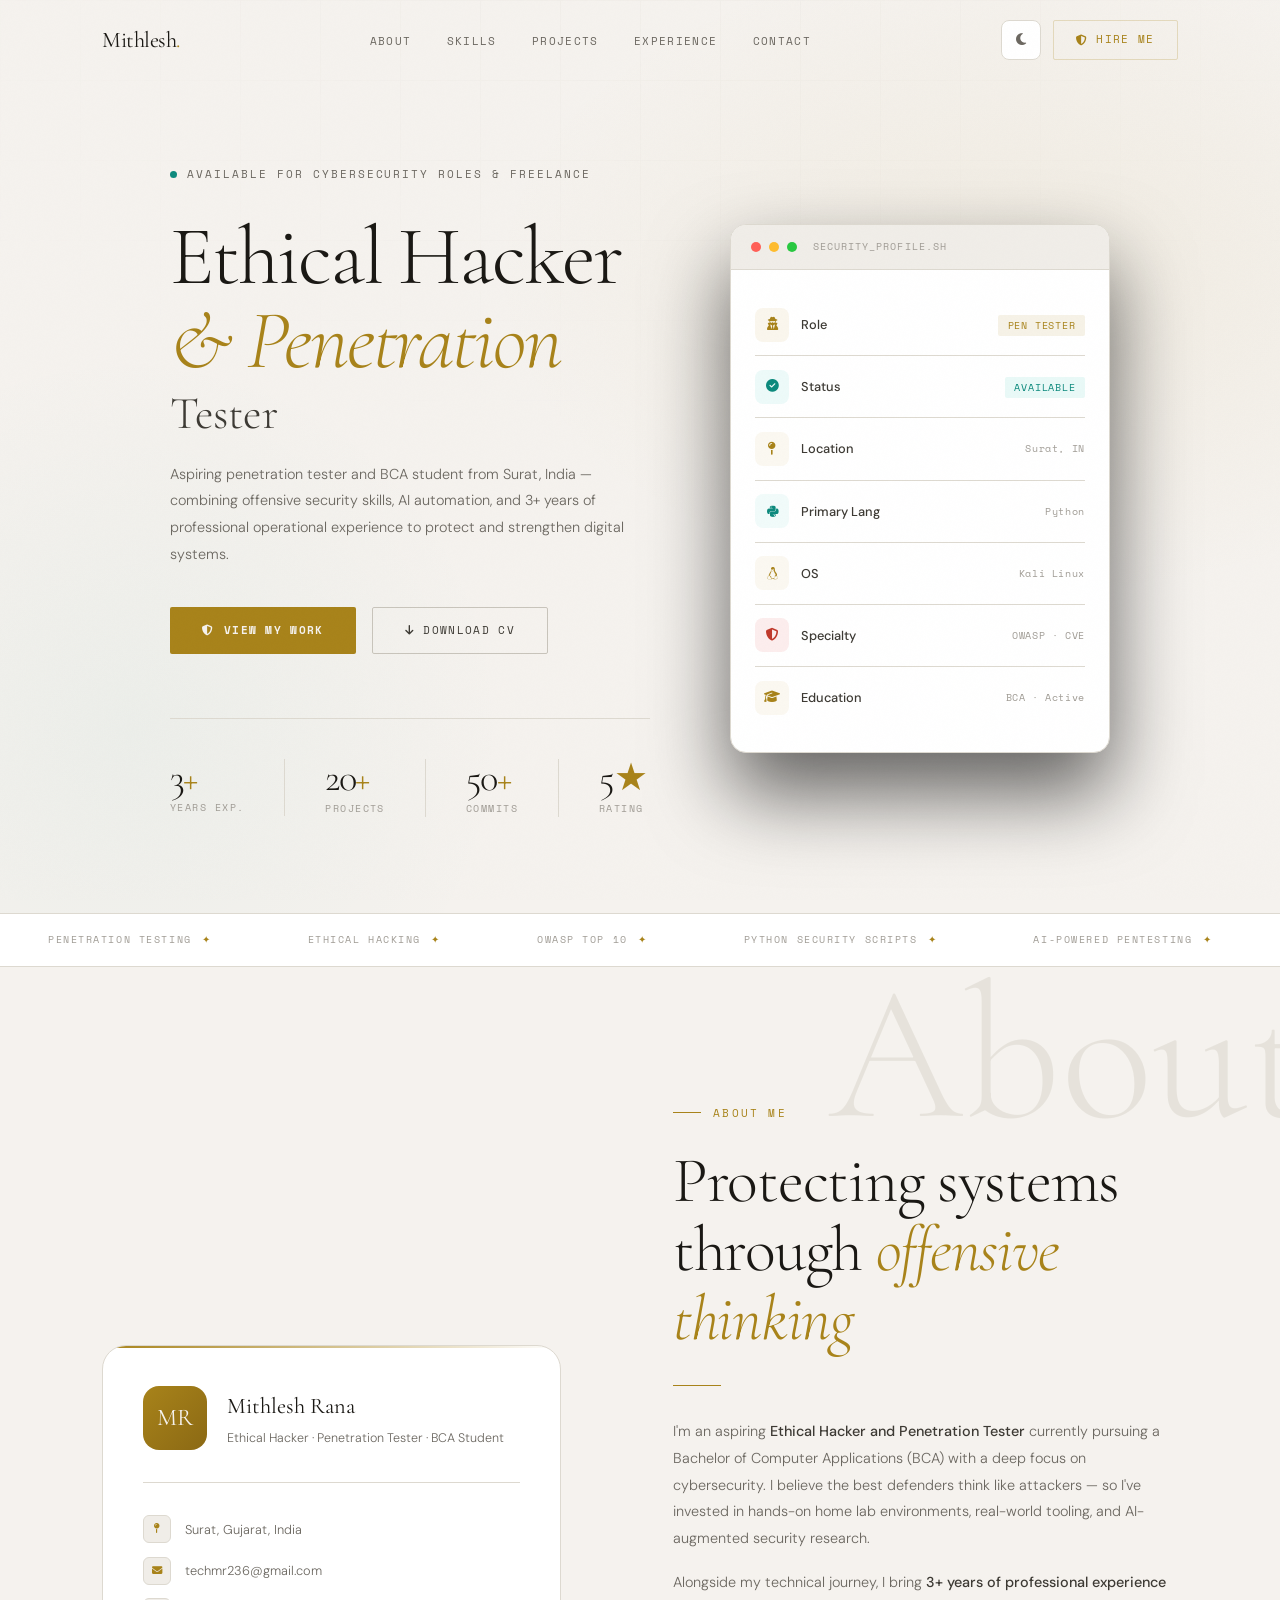
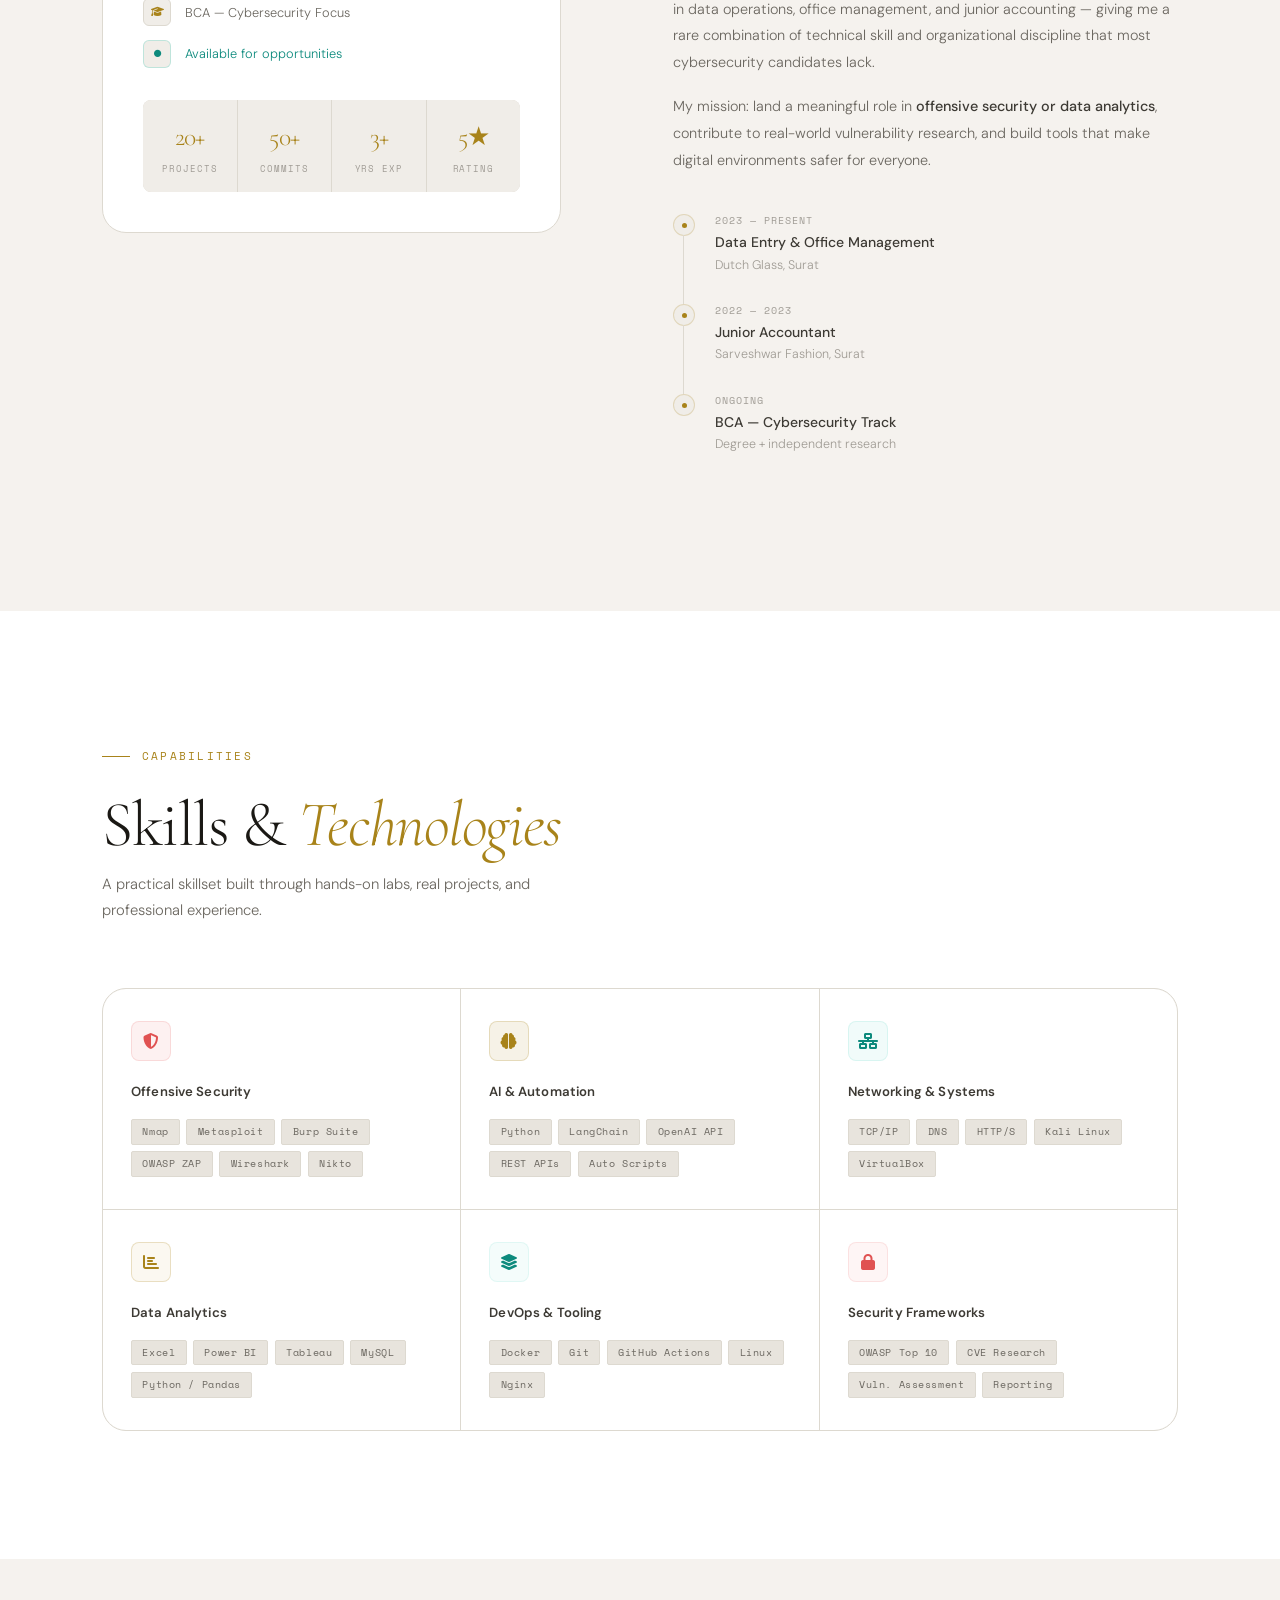
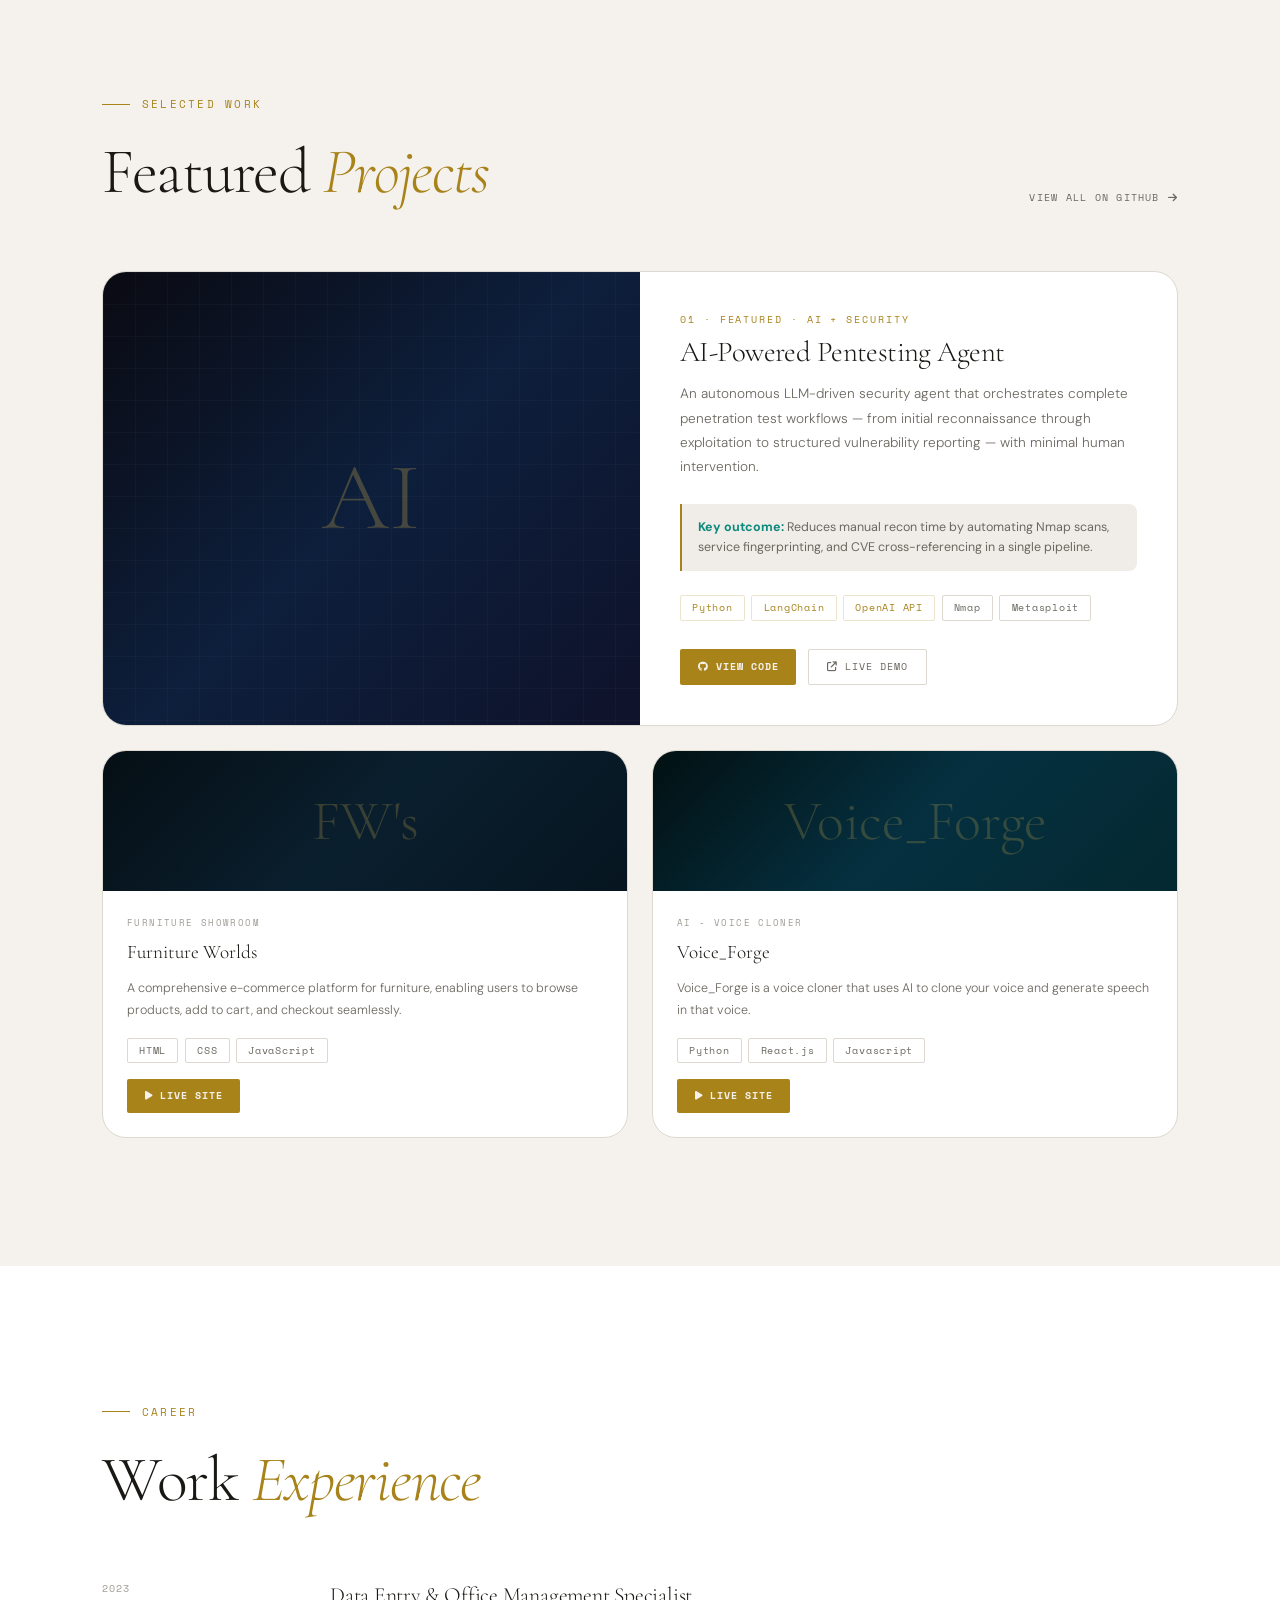
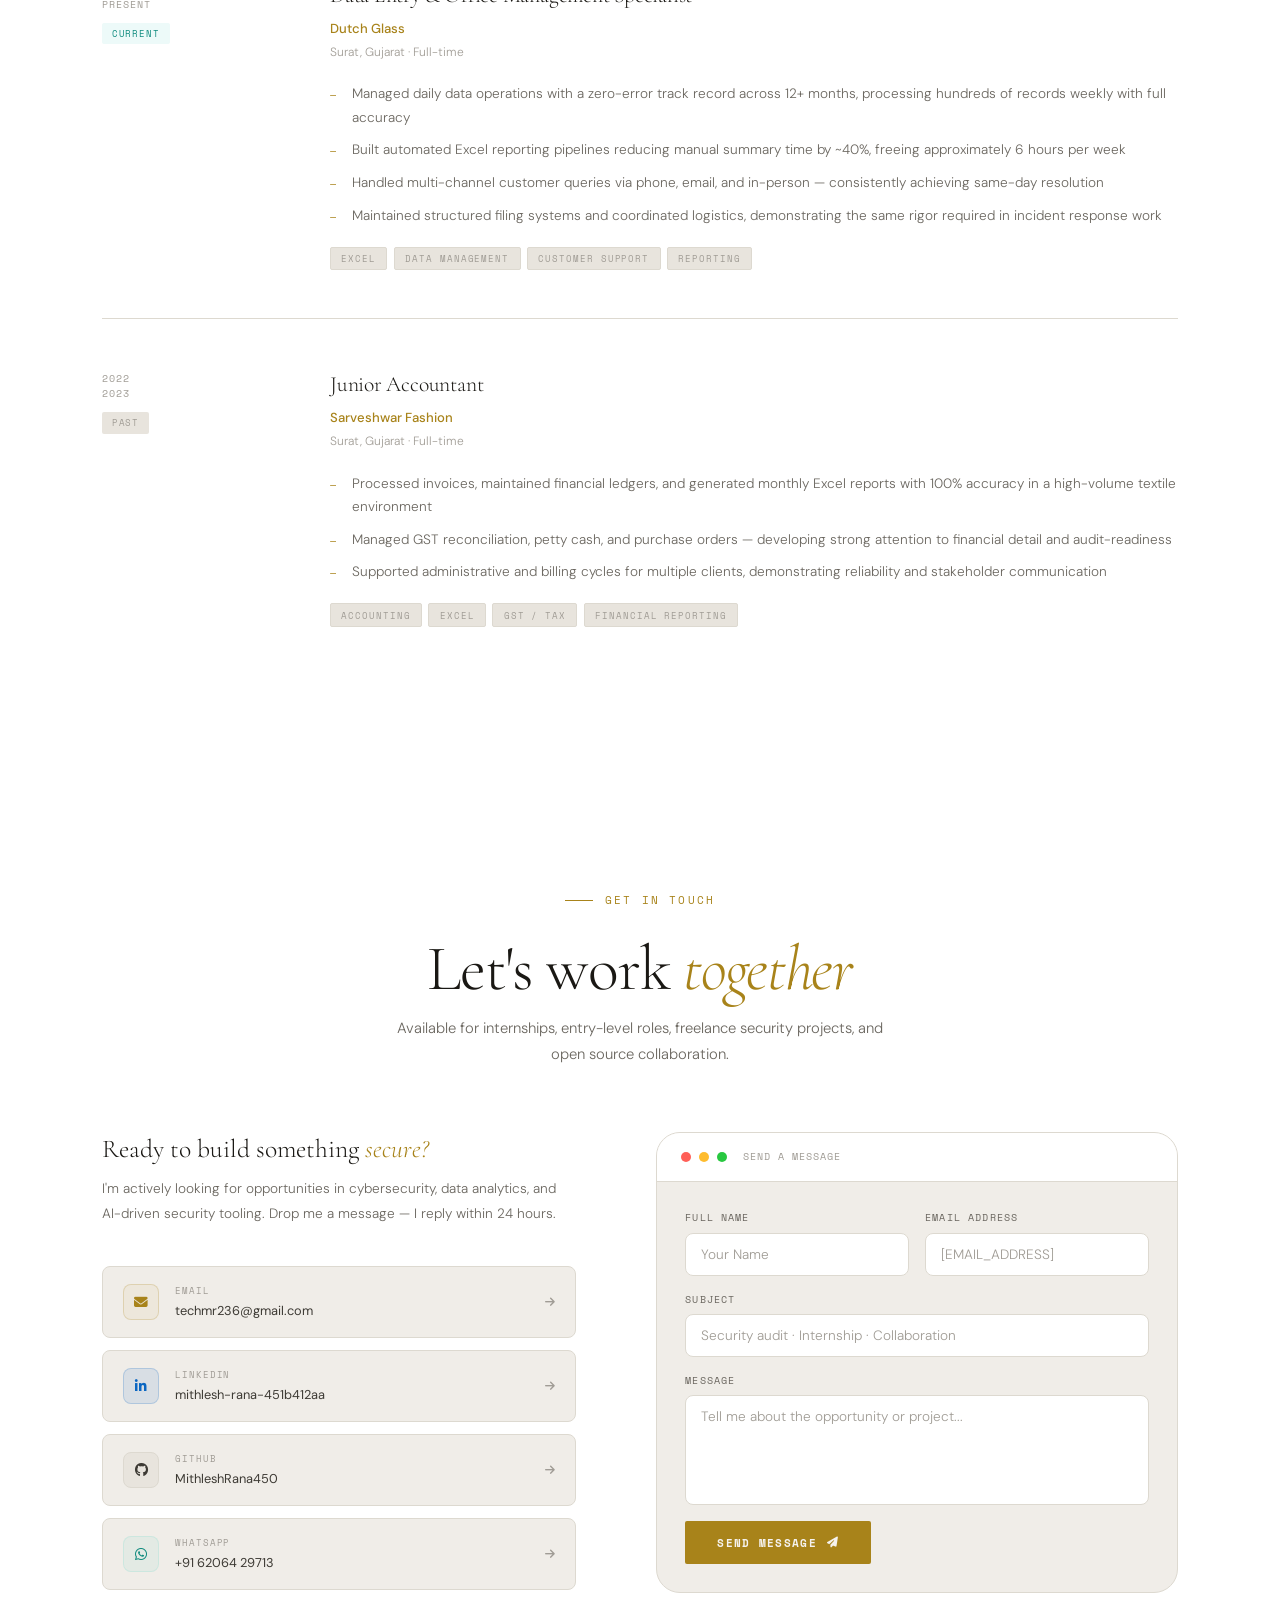
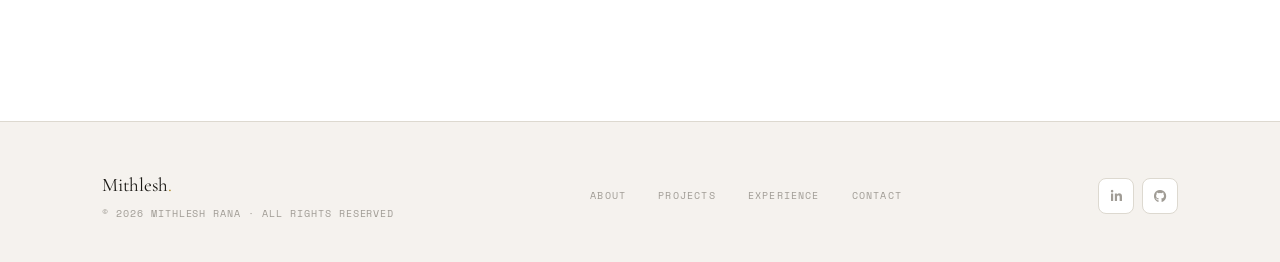
==== commit 01badfb3: "Modified My Portfolio" ====
--- a/index.html
+++ b/index.html
@@ -1,2552 +1,764 @@
 <!DOCTYPE html>
-<html lang="en">
+<html lang="en" data-theme="dark">
 
 <head>
-    <meta charset="UTF-8" />
-    <meta name="viewport" content="width=device-width, initial-scale=1.0" />
-    <meta name="description" content="Mithlesh Rana — Ethical Hacker & Penetration Tester" />
-    <title>MITHLESH_RANA // ETHICAL_HACKER</title>
-    <link rel="preconnect" href="https://fonts.googleapis.com" />
-    <link href="https://fonts.googleapis.com/css2?family=Share+Tech+Mono&family=Orbitron:wght@400;700;900&display=swap"
-        rel="stylesheet" />
-    <link rel="stylesheet" href="https://cdnjs.cloudflare.com/ajax/libs/font-awesome/6.5.0/css/all.min.css" />
-    <style>
-        /* ═══ TOKENS ═══════════════════════════════════════════ */
-        :root {
-            --bg: #020804;
-            --bg2: #040d04;
-            --surface: #060d06;
-            --surface2: #0a140a;
-            --border: rgba(0, 255, 65, 0.18);
-            --border-hi: rgba(0, 255, 65, 0.55);
-            --green: #00FF41;
-            --green-dim: rgba(0, 255, 65, 0.55);
-            --green-lo: rgba(0, 255, 65, 0.12);
-            --cyan: #00FFE0;
-            --cyan-dim: rgba(0, 255, 224, 0.15);
-            --red: #FF0055;
-            --yellow: #FFE000;
-            --text: #c8ffc8;
-            --text-dim: rgba(200, 255, 200, 0.5);
-            --text-lo: rgba(200, 255, 200, 0.2);
-            --glow: 0 0 8px rgba(0, 255, 65, 0.7), 0 0 20px rgba(0, 255, 65, 0.3);
-            --glow-lg: 0 0 16px rgba(0, 255, 65, 0.9), 0 0 40px rgba(0, 255, 65, 0.4), 0 0 80px rgba(0, 255, 65, 0.15);
-            --glow-cyan: 0 0 8px rgba(0, 255, 224, 0.8), 0 0 24px rgba(0, 255, 224, 0.35);
-            --mono: 'Share Tech Mono', 'Courier New', monospace;
-            --display: 'Orbitron', monospace;
-            --r: 4px;
-            --t: 0.25s ease;
+  <meta charset="UTF-8" />
+  <meta name="viewport" content="width=device-width, initial-scale=1.0" />
+  <meta name="description"
+    content="Mithlesh Rana — Ethical Hacker, Penetration Tester & Cybersecurity Professional based in Surat, India." />
+  <title>Mithlesh Rana | Cybersecurity Professional</title>
+
+  <link rel="preconnect" href="https://fonts.googleapis.com" />
+  <link rel="preconnect" href="https://fonts.gstatic.com" crossorigin />
+  <link
+    href="https://fonts.googleapis.com/css2?family=Cormorant+Garamond:ital,wght@0,300;0,400;0,500;0,600;1,300;1,400;1,500&family=DM+Sans:wght@300;400;500;600&family=Space+Mono:wght@400;700&display=swap"
+    rel="stylesheet" />
+  <link rel="stylesheet" href="https://cdnjs.cloudflare.com/ajax/libs/font-awesome/6.5.0/css/all.min.css" />
+  <link rel="stylesheet" href="styles.css" />
+</head>
+
+<body>
+
+  <div class="cursor" id="cursor"></div>
+  <div class="cursor-ring" id="cursorRing"></div>
+
+  <!-- ══ NAVBAR ══════════════════════════════════════════════════ -->
+  <nav id="navbar">
+    <div class="nav-inner">
+      <a href="#hero" class="nav-logo">Mithlesh<span class="nav-logo-dot">.</span></a>
+      <ul class="nav-links">
+        <li><a href="#about">About</a></li>
+        <li><a href="#skills">Skills</a></li>
+        <li><a href="#projects">Projects</a></li>
+        <li><a href="#experience">Experience</a></li>
+        <li><a href="#contact">Contact</a></li>
+      </ul>
+      <div style="display:flex;align-items:center;gap:0.75rem;">
+        <button class="theme-toggle" id="themeToggle" aria-label="Toggle theme">
+          <i class="fas fa-sun icon-sun"></i>
+          <i class="fas fa-moon icon-moon"></i>
+        </button>
+        <a href="https://wa.me/916206429713?text=Hello%20I%20visited%20your%20portfolio" target="_blank"
+          class="nav-cta">
+          <i class="fas fa-shield-halved"></i> Hire Me
+        </a>
+        <div class="hamburger" id="hamburger"><span></span><span></span><span></span></div>
+      </div>
+    </div>
+  </nav>
+
+  <div class="mob-overlay" id="mobOverlay" style="display:none;opacity:0;"></div>
+  <div class="mobile-nav" id="mobileNav">
+    <a href="#about" onclick="closeMob()">About</a>
+    <a href="#skills" onclick="closeMob()">Skills</a>
+    <a href="#projects" onclick="closeMob()">Projects</a>
+    <a href="#experience" onclick="closeMob()">Experience</a>
+    <a href="#contact" onclick="closeMob()">Contact</a>
+    <div style="margin-top:1.5rem;">
+      <a href="https://wa.me/916206429713" target="_blank" class="btn-gold" onclick="closeMob()"
+        style="justify-content:center;">Hire Me</a>
+    </div>
+  </div>
+
+  <!-- ══ HERO ════════════════════════════════════════════════════ -->
+  <section class="hero" id="hero">
+    <div class="hero-grid"></div>
+    <div class="container">
+      <div class="hero-inner">
+        <div class="hero-content">
+          <div class="hero-label">
+            <div class="hero-label-pulse"></div>
+            Available for Cybersecurity Roles &amp; Freelance
+          </div>
+          <h1 class="hero-title">
+            Ethical Hacker<br>
+            <em>&amp; Penetration</em>
+            <span class="sub-line">Tester</span>
+          </h1>
+          <p class="hero-desc">
+            Aspiring penetration tester and BCA student from Surat, India — combining offensive security skills, AI
+            automation, and 3+ years of professional operational experience to protect and strengthen digital
+            systems.
+          </p>
+          <div class="hero-btns">
+            <a href="#projects" class="btn-gold"><i class="fas fa-shield-halved"></i> View My Work</a>
+            <a href="Mithlesh_Resume.pdf" download class="btn-outline"><i class="fas fa-arrow-down"></i> Download
+              CV</a>
+          </div>
+          <div class="hero-metrics">
+            <div class="hero-metric">
+              <div class="hero-metric-num" data-target="3" data-suffix="+">3<span>+</span></div>
+              <div class="hero-metric-label">Years Exp.</div>
+            </div>
+            <div class="hero-metric">
+              <div class="hero-metric-num" data-target="20" data-suffix="+">20<span>+</span></div>
+              <div class="hero-metric-label">Projects</div>
+            </div>
+            <div class="hero-metric">
+              <div class="hero-metric-num" data-target="50" data-suffix="+">50<span>+</span></div>
+              <div class="hero-metric-label">Commits</div>
+            </div>
+            <div class="hero-metric">
+              <div class="hero-metric-num">5<span>★</span></div>
+              <div class="hero-metric-label">Rating</div>
+            </div>
+          </div>
+        </div>
+
+        <!-- Floating panel -->
+        <div class="hero-panel">
+          <div class="panel-header">
+            <div class="panel-dot" style="background:#FF5F57;"></div>
+            <div class="panel-dot" style="background:#FEBC2E;"></div>
+            <div class="panel-dot" style="background:#28C840;"></div>
+            <div class="panel-title">security_profile.sh</div>
+          </div>
+          <div class="panel-body">
+            <div class="panel-row">
+              <div class="panel-icon" style="background:rgba(201,168,76,0.1);color:var(--gold);"><i
+                  class="fas fa-user-secret"></i></div>
+              <div class="panel-row-label">Role</div>
+              <div><span class="panel-badge badge-gold">Pen Tester</span></div>
+            </div>
+            <div class="panel-row">
+              <div class="panel-icon" style="background:rgba(78,205,190,0.1);color:var(--teal);"><i
+                  class="fas fa-circle-check"></i></div>
+              <div class="panel-row-label">Status</div>
+              <div><span class="panel-badge badge-active">Available</span></div>
+            </div>
+            <div class="panel-row">
+              <div class="panel-icon" style="background:rgba(201,168,76,0.08);color:var(--gold);"><i
+                  class="fas fa-map-pin"></i></div>
+              <div class="panel-row-label">Location</div>
+              <div class="panel-row-value">Surat, IN</div>
+            </div>
+            <div class="panel-row">
+              <div class="panel-icon" style="background:rgba(78,205,190,0.08);color:var(--teal);"><i
+                  class="fab fa-python"></i></div>
+              <div class="panel-row-label">Primary Lang</div>
+              <div class="panel-row-value">Python</div>
+            </div>
+            <div class="panel-row">
+              <div class="panel-icon" style="background:rgba(201,168,76,0.08);color:var(--gold);"><i
+                  class="fab fa-linux"></i></div>
+              <div class="panel-row-label">OS</div>
+              <div class="panel-row-value">Kali Linux</div>
+            </div>
+            <div class="panel-row">
+              <div class="panel-icon" style="background:rgba(224,82,82,0.1);color:var(--red);"><i
+                  class="fas fa-shield-halved"></i></div>
+              <div class="panel-row-label">Specialty</div>
+              <div class="panel-row-value">OWASP · CVE</div>
+            </div>
+            <div class="panel-row">
+              <div class="panel-icon" style="background:rgba(201,168,76,0.08);color:var(--gold);"><i
+                  class="fas fa-graduation-cap"></i></div>
+              <div class="panel-row-label">Education</div>
+              <div class="panel-row-value">BCA · Active</div>
+            </div>
+          </div>
+        </div>
+      </div>
+    </div>
+  </section>
+
+  <!-- Marquee -->
+  <div class="marquee-wrap">
+    <div class="marquee-track" id="marquee">
+      <span class="marquee-item">Penetration Testing <span class="marquee-sep">✦</span></span>
+      <span class="marquee-item">Ethical Hacking <span class="marquee-sep">✦</span></span>
+      <span class="marquee-item">OWASP Top 10 <span class="marquee-sep">✦</span></span>
+      <span class="marquee-item">Python Security Scripts <span class="marquee-sep">✦</span></span>
+      <span class="marquee-item">AI-Powered Pentesting <span class="marquee-sep">✦</span></span>
+      <span class="marquee-item">Kali Linux <span class="marquee-sep">✦</span></span>
+      <span class="marquee-item">Metasploit <span class="marquee-sep">✦</span></span>
+      <span class="marquee-item">Wireshark <span class="marquee-sep">✦</span></span>
+      <span class="marquee-item">Burp Suite <span class="marquee-sep">✦</span></span>
+      <span class="marquee-item">Data Analytics <span class="marquee-sep">✦</span></span>
+      <span class="marquee-item">LangChain · OpenAI <span class="marquee-sep">✦</span></span>
+      <span class="marquee-item">Vulnerability Assessment <span class="marquee-sep">✦</span></span>
+      <!-- duplicate for seamless loop -->
+      <span class="marquee-item">Penetration Testing <span class="marquee-sep">✦</span></span>
+      <span class="marquee-item">Ethical Hacking <span class="marquee-sep">✦</span></span>
+      <span class="marquee-item">OWASP Top 10 <span class="marquee-sep">✦</span></span>
+      <span class="marquee-item">Python Security Scripts <span class="marquee-sep">✦</span></span>
+      <span class="marquee-item">AI-Powered Pentesting <span class="marquee-sep">✦</span></span>
+      <span class="marquee-item">Kali Linux <span class="marquee-sep">✦</span></span>
+      <span class="marquee-item">Metasploit <span class="marquee-sep">✦</span></span>
+      <span class="marquee-item">Wireshark <span class="marquee-sep">✦</span></span>
+      <span class="marquee-item">Burp Suite <span class="marquee-sep">✦</span></span>
+      <span class="marquee-item">Data Analytics <span class="marquee-sep">✦</span></span>
+      <span class="marquee-item">LangChain · OpenAI <span class="marquee-sep">✦</span></span>
+      <span class="marquee-item">Vulnerability Assessment <span class="marquee-sep">✦</span></span>
+    </div>
+  </div>
+
+  <!-- ══ ABOUT ════════════════════════════════════════════════════ -->
+  <section class="section about" id="about">
+    <div class="about-bg-text">About</div>
+    <div class="container">
+      <div class="about-grid">
+        <div class="reveal left">
+          <div class="about-card">
+            <div class="about-card-top">
+              <div class="about-avatar">MR</div>
+              <div>
+                <div class="about-card-name">Mithlesh Rana</div>
+                <div class="about-card-role">Ethical Hacker · Penetration Tester · BCA Student</div>
+              </div>
+            </div>
+            <div class="about-info-list">
+              <div class="about-info-row">
+                <div class="about-info-icon"><i class="fas fa-map-pin"></i></div>
+                Surat, Gujarat, India
+              </div>
+              <div class="about-info-row">
+                <div class="about-info-icon"><i class="fas fa-envelope"></i></div>
+                techmr236@gmail.com
+              </div>
+              <div class="about-info-row">
+                <div class="about-info-icon"><i class="fas fa-graduation-cap"></i></div>
+                BCA — Cybersecurity Focus
+              </div>
+              <div class="about-info-row">
+                <div class="about-info-icon" style="border-color:rgba(78,205,190,0.3);"><i class="fas fa-circle"
+                    style="font-size:0.45rem;color:var(--teal);"></i></div>
+                <span style="color:var(--teal);">Available for opportunities</span>
+              </div>
+            </div>
+            <div class="about-stat-row">
+              <div class="about-stat">
+                <div class="about-stat-num">20+</div>
+                <div class="about-stat-lbl">Projects</div>
+              </div>
+              <div class="about-stat">
+                <div class="about-stat-num">50+</div>
+                <div class="about-stat-lbl">Commits</div>
+              </div>
+              <div class="about-stat">
+                <div class="about-stat-num">3+</div>
+                <div class="about-stat-lbl">Yrs Exp</div>
+              </div>
+              <div class="about-stat">
+                <div class="about-stat-num">5★</div>
+                <div class="about-stat-lbl">Rating</div>
+              </div>
+            </div>
+          </div>
+        </div>
+
+        <div class="about-body reveal">
+          <div class="eyebrow">About Me</div>
+          <h2 class="display-heading">Protecting systems<br>through <em>offensive thinking</em></h2>
+          <div class="gold-line"></div>
+          <p>I'm an aspiring <strong>Ethical Hacker and Penetration Tester</strong> currently pursuing a Bachelor of
+            Computer Applications (BCA) with a deep focus on cybersecurity. I believe the best defenders think like
+            attackers — so I've invested in hands-on home lab environments, real-world tooling, and AI-augmented
+            security research.</p>
+          <p>Alongside my technical journey, I bring <strong>3+ years of professional experience</strong> in data
+            operations, office management, and junior accounting — giving me a rare combination of technical skill
+            and organizational discipline that most cybersecurity candidates lack.</p>
+          <p>My mission: land a meaningful role in <strong>offensive security or data analytics</strong>, contribute
+            to real-world vulnerability research, and build tools that make digital environments safer for everyone.
+          </p>
+          <div class="timeline">
+            <div class="tl-item">
+              <div class="tl-dot"></div>
+              <div>
+                <div class="tl-date">2023 — Present</div>
+                <div class="tl-role">Data Entry &amp; Office Management</div>
+                <div class="tl-place">Dutch Glass, Surat</div>
+              </div>
+            </div>
+            <div class="tl-item">
+              <div class="tl-dot"></div>
+              <div>
+                <div class="tl-date">2022 — 2023</div>
+                <div class="tl-role">Junior Accountant</div>
+                <div class="tl-place">Sarveshwar Fashion, Surat</div>
+              </div>
+            </div>
+            <div class="tl-item">
+              <div class="tl-dot"></div>
+              <div>
+                <div class="tl-date">Ongoing</div>
+                <div class="tl-role">BCA — Cybersecurity Track</div>
+                <div class="tl-place">Degree + independent research</div>
+              </div>
+            </div>
+          </div>
+        </div>
+      </div>
+    </div>
+  </section>
+
+  <!-- ══ SKILLS ═══════════════════════════════════════════════════ -->
+  <section class="section skills" id="skills">
+    <div class="container">
+      <div class="skills-head reveal">
+        <div class="eyebrow">Capabilities</div>
+        <h2 class="display-heading">Skills &amp; <em>Technologies</em></h2>
+        <p class="body-text" style="max-width:480px;margin-top:0.75rem;">A practical skillset built through hands-on
+          labs, real projects, and professional experience.</p>
+      </div>
+      <div class="skills-grid reveal">
+        <div class="sk-card">
+          <div class="sk-icon" style="background:rgba(224,82,82,0.08);border-color:rgba(224,82,82,0.15);color:#E05252;">
+            <i class="fas fa-shield-halved"></i>
+          </div>
+          <div class="sk-title">Offensive Security</div>
+          <div class="sk-tags">
+            <span class="sk-tag">Nmap</span><span class="sk-tag">Metasploit</span>
+            <span class="sk-tag">Burp Suite</span><span class="sk-tag">OWASP ZAP</span>
+            <span class="sk-tag">Wireshark</span><span class="sk-tag">Nikto</span>
+          </div>
+        </div>
+        <div class="sk-card">
+          <div class="sk-icon" style="background:var(--gold-dim);border-color:var(--gold-line);color:var(--gold);">
+            <i class="fas fa-brain"></i>
+          </div>
+          <div class="sk-title">AI &amp; Automation</div>
+          <div class="sk-tags">
+            <span class="sk-tag">Python</span><span class="sk-tag">LangChain</span>
+            <span class="sk-tag">OpenAI API</span><span class="sk-tag">REST APIs</span>
+            <span class="sk-tag">Auto Scripts</span>
+          </div>
+        </div>
+        <div class="sk-card">
+          <div class="sk-icon"
+            style="background:rgba(78,205,190,0.08);border-color:rgba(78,205,190,0.15);color:var(--teal);"><i
+              class="fas fa-network-wired"></i></div>
+          <div class="sk-title">Networking &amp; Systems</div>
+          <div class="sk-tags">
+            <span class="sk-tag">TCP/IP</span><span class="sk-tag">DNS</span>
+            <span class="sk-tag">HTTP/S</span><span class="sk-tag">Kali Linux</span>
+            <span class="sk-tag">VirtualBox</span>
+          </div>
+        </div>
+        <div class="sk-card">
+          <div class="sk-icon"
+            style="background:rgba(201,168,76,0.08);border-color:var(--gold-line);color:var(--gold);"><i
+              class="fas fa-chart-bar"></i></div>
+          <div class="sk-title">Data Analytics</div>
+          <div class="sk-tags">
+            <span class="sk-tag">Excel</span><span class="sk-tag">Power BI</span>
+            <span class="sk-tag">Tableau</span><span class="sk-tag">MySQL</span>
+            <span class="sk-tag">Python / Pandas</span>
+          </div>
+        </div>
+        <div class="sk-card">
+          <div class="sk-icon"
+            style="background:rgba(78,205,190,0.06);border-color:rgba(78,205,190,0.12);color:var(--teal);"><i
+              class="fas fa-layer-group"></i></div>
+          <div class="sk-title">DevOps &amp; Tooling</div>
+          <div class="sk-tags">
+            <span class="sk-tag">Docker</span><span class="sk-tag">Git</span>
+            <span class="sk-tag">GitHub Actions</span><span class="sk-tag">Linux</span>
+            <span class="sk-tag">Nginx</span>
+          </div>
+        </div>
+        <div class="sk-card">
+          <div class="sk-icon" style="background:rgba(224,82,82,0.06);border-color:rgba(224,82,82,0.12);color:#E05252;">
+            <i class="fas fa-lock"></i>
+          </div>
+          <div class="sk-title">Security Frameworks</div>
+          <div class="sk-tags">
+            <span class="sk-tag">OWASP Top 10</span><span class="sk-tag">CVE Research</span>
+            <span class="sk-tag">Vuln. Assessment</span><span class="sk-tag">Reporting</span>
+          </div>
+        </div>
+      </div>
+    </div>
+  </section>
+
+  <!-- ══ PROJECTS ══════════════════════════════════════════════════ -->
+  <section class="section projects" id="projects">
+    <div class="container">
+      <div class="proj-head">
+        <div class="reveal">
+          <div class="eyebrow">Selected Work</div>
+          <h2 class="display-heading">Featured <em>Projects</em></h2>
+        </div>
+        <a href="https://github.com/Mithleshrana450" target="_blank" class="proj-link-all reveal">
+          View All on GitHub <i class="fas fa-arrow-right"></i>
+        </a>
+      </div>
+
+      <!-- Featured -->
+      <div class="proj-featured reveal">
+        <div class="proj-vis">
+          <div class="proj-vis-bg" style="background:linear-gradient(135deg,#0A0A12,#0D1F3C,#0F122A);"></div>
+          <div class="proj-vis-grid"></div>
+          <div class="proj-vis-glyph">AI</div>
+        </div>
+        <div class="proj-body">
+          <div class="proj-num">01 · Featured · AI + Security</div>
+          <div class="proj-title">AI-Powered Pentesting Agent</div>
+          <p class="proj-desc">An autonomous LLM-driven security agent that orchestrates complete penetration test
+            workflows — from initial reconnaissance through exploitation to structured vulnerability reporting —
+            with minimal human intervention.</p>
+          <div class="proj-impact">
+            <strong>Key outcome:</strong> Reduces manual recon time by automating Nmap scans, service
+            fingerprinting, and CVE cross-referencing in a single pipeline.
+          </div>
+          <div class="proj-stack">
+            <span class="proj-tag accent">Python</span>
+            <span class="proj-tag accent">LangChain</span>
+            <span class="proj-tag accent">OpenAI API</span>
+            <span class="proj-tag">Nmap</span>
+            <span class="proj-tag">Metasploit</span>
+          </div>
+          <div class="proj-actions">
+            <a href="https://github.com/Mithleshrana450/AI-Powered-Pentesting-Agent-" target="_blank"
+              class="proj-btn solid"><i class="fab fa-github"></i> View Code</a>
+            <a href="#" class="proj-btn ghost"><i class="fas fa-arrow-up-right-from-square"></i> Live Demo</a>
+          </div>
+        </div>
+      </div>
+
+      <!-- Small cards -->
+      <div class="proj-small-grid">
+        <div class="proj-sm reveal">
+          <div class="proj-sm-thumb">
+            <div class="proj-sm-bg" style="background:linear-gradient(135deg,#050E14,#0A1F2E,#061520);"></div>
+            <div class="proj-sm-glyph">FW's</div>
+          </div>
+          <div class="proj-sm-body">
+            <div class="proj-sm-eyebrow">Furniture Showroom</div>
+            <div class="proj-sm-title">Furniture Worlds</div>
+            <p class="proj-sm-desc">A comprehensive e-commerce platform for furniture, enabling users to browse
+              products, add to cart, and checkout seamlessly.</p>
+            <div class="proj-stack" style="margin-bottom:1rem;">
+              <span class="proj-tag">HTML</span><span class="proj-tag">CSS</span><span
+                class="proj-tag">JavaScript</span>
+            </div>
+            <div class="proj-actions">
+              <a href="https://www.furnitureworlds.in/" class="proj-btn solid"><i class="fas fa-play"></i>Live Site</a>
+            </div>
+          </div>
+        </div>
+        <div class="proj-sm reveal">
+          <div class="proj-sm-thumb">
+            <div class="proj-sm-bg" style="background:linear-gradient(135deg,#021012,#053040,#042830);"></div>
+            <div class="proj-sm-glyph">Voice_Forge</div>
+          </div>
+          <div class="proj-sm-body">
+            <div class="proj-sm-eyebrow">AI - Voice Cloner</div>
+            <div class="proj-sm-title">Voice_Forge</div>
+            <p class="proj-sm-desc">Voice_Forge is a voice cloner that uses AI to clone your voice and generate
+              speech in that voice.</p>
+            <div class="proj-stack" style="margin-bottom:1rem;">
+              <span class="proj-tag">Python</span><span class="proj-tag">React.js</span><span
+                class="proj-tag">Javascript</span>
+            </div>
+            <div class="proj-actions">
+              <a href="https://voiceforge-sigma.vercel.app/" class="proj-btn solid"><i class="fas fa-play"></i>Live
+                site</a>
+            </div>
+          </div>
+        </div>
+      </div>
+    </div>
+  </section>
+
+  <!-- ══ EXPERIENCE ════════════════════════════════════════════════ -->
+  <section class="section experience" id="experience">
+    <div class="container">
+      <div class="reveal">
+        <div class="eyebrow">Career</div>
+        <h2 class="display-heading">Work <em>Experience</em></h2>
+      </div>
+      <div class="exp-list">
+        <div class="exp-item reveal">
+          <div>
+            <div class="exp-period">2023<br>Present</div>
+            <div class="exp-status current">Current</div>
+          </div>
+          <div>
+            <div class="exp-role">Data Entry &amp; Office Management Specialist</div>
+            <div class="exp-company">Dutch Glass</div>
+            <div class="exp-location">Surat, Gujarat · Full-time</div>
+            <div class="exp-bullets">
+              <div class="exp-bullet">Managed daily data operations with a zero-error track record across 12+
+                months, processing hundreds of records weekly with full accuracy</div>
+              <div class="exp-bullet">Built automated Excel reporting pipelines reducing manual summary time by
+                ~40%, freeing approximately 6 hours per week</div>
+              <div class="exp-bullet">Handled multi-channel customer queries via phone, email, and in-person —
+                consistently achieving same-day resolution</div>
+              <div class="exp-bullet">Maintained structured filing systems and coordinated logistics, demonstrating
+                the same rigor required in incident response work</div>
+            </div>
+            <div class="exp-chips">
+              <span class="exp-chip">Excel</span><span class="exp-chip">Data Management</span><span
+                class="exp-chip">Customer Support</span><span class="exp-chip">Reporting</span>
+            </div>
+          </div>
+        </div>
+        <div class="exp-item reveal">
+          <div>
+            <div class="exp-period">2022<br>2023</div>
+            <div class="exp-status past">Past</div>
+          </div>
+          <div>
+            <div class="exp-role">Junior Accountant</div>
+            <div class="exp-company">Sarveshwar Fashion</div>
+            <div class="exp-location">Surat, Gujarat · Full-time</div>
+            <div class="exp-bullets">
+              <div class="exp-bullet">Processed invoices, maintained financial ledgers, and generated monthly Excel
+                reports with 100% accuracy in a high-volume textile environment</div>
+              <div class="exp-bullet">Managed GST reconciliation, petty cash, and purchase orders — developing
+                strong attention to financial detail and audit-readiness</div>
+              <div class="exp-bullet">Supported administrative and billing cycles for multiple clients,
+                demonstrating reliability and stakeholder communication</div>
+            </div>
+            <div class="exp-chips">
+              <span class="exp-chip">Accounting</span><span class="exp-chip">Excel</span><span class="exp-chip">GST
+                / Tax</span><span class="exp-chip">Financial Reporting</span>
+            </div>
+          </div>
+        </div>
+      </div>
+    </div>
+  </section>
+
+
+  <!-- ══ CONTACT ═══════════════════════════════════════════════════ -->
+  <section class="section contact" id="contact">
+    <div class="container">
+      <div class="reveal" style="text-align:center;">
+        <div class="eyebrow" style="justify-content:center;">Get In Touch</div>
+        <h2 class="display-heading">Let's work <em>together</em></h2>
+        <p class="body-text" style="max-width:500px;margin:0.75rem auto 0;">Available for internships, entry-level
+          roles, freelance security projects, and open source collaboration.</p>
+      </div>
+      <div class="contact-grid">
+        <div class="reveal left">
+          <h3 class="contact-left-head">Ready to build something <em>secure?</em></h3>
+          <p class="contact-left-sub">I'm actively looking for opportunities in cybersecurity, data analytics, and
+            AI-driven security tooling. Drop me a message — I reply within 24 hours.</p>
+          <div class="contact-links">
+            <a href="mailto:techmr236@gmail.com" class="contact-link">
+              <div class="contact-link-ico"
+                style="background:rgba(201,168,76,0.08);color:var(--gold);border-color:var(--gold-line);"><i
+                  class="fas fa-envelope"></i></div>
+              <div>
+                <div class="contact-link-sub">Email</div>
+                <div class="contact-link-val">techmr236@gmail.com</div>
+              </div>
+              <i class="fas fa-arrow-right contact-link-arr"></i>
+            </a>
+            <a href="https://www.linkedin.com/in/mithlesh-rana-451b412aa/" target="_blank" class="contact-link">
+              <div class="contact-link-ico"
+                style="background:rgba(10,102,194,0.1);color:#0A66C2;border-color:rgba(10,102,194,0.2);"><i
+                  class="fab fa-linkedin-in"></i></div>
+              <div>
+                <div class="contact-link-sub">LinkedIn</div>
+                <div class="contact-link-val">mithlesh-rana-451b412aa</div>
+              </div>
+              <i class="fas fa-arrow-right contact-link-arr"></i>
+            </a>
+            <a href="https://github.com/MithleshRana450" target="_blank" class="contact-link">
+              <div class="contact-link-ico" style="background:var(--ink-4);color:var(--chalk-2);"><i
+                  class="fab fa-github"></i></div>
+              <div>
+                <div class="contact-link-sub">GitHub</div>
+                <div class="contact-link-val">MithleshRana450</div>
+              </div>
+              <i class="fas fa-arrow-right contact-link-arr"></i>
+            </a>
+            <a href="https://wa.me/916206429713" target="_blank" class="contact-link">
+              <div class="contact-link-ico"
+                style="background:rgba(78,205,190,0.08);color:var(--teal);border-color:rgba(78,205,190,0.15);"><i
+                  class="fab fa-whatsapp"></i></div>
+              <div>
+                <div class="contact-link-sub">WhatsApp</div>
+                <div class="contact-link-val">+91 62064 29713</div>
+              </div>
+              <i class="fas fa-arrow-right contact-link-arr"></i>
+            </a>
+          </div>
+        </div>
+
+        <div class="reveal right">
+          <div class="form-wrap">
+            <div class="form-head">
+              <div class="fdot" style="background:#FF5F57;"></div>
+              <div class="fdot" style="background:#FEBC2E;"></div>
+              <div class="fdot" style="background:#28C840;"></div>
+              <div class="form-head-title">Send a Message</div>
+            </div>
+            <form class="form-body" id="contactForm">
+              <div class="form-row-2">
+                <div class="form-group">
+                  <label class="form-lbl" for="fname">Full Name</label>
+                  <input class="form-input" type="text" id="fname" placeholder="Your Name" required />
+                </div>
+                <div class="form-group">
+                  <label class="form-lbl" for="femail">Email Address</label>
+                  <input class="form-input" type="email" id="femail" placeholder="[EMAIL_ADDRESS]" required />
+                </div>
+              </div>
+              <div class="form-group">
+                <label class="form-lbl" for="fsubject">Subject</label>
+                <input class="form-input" type="text" id="fsubject"
+                  placeholder="Security audit · Internship · Collaboration" />
+              </div>
+              <div class="form-group">
+                <label class="form-lbl" for="fmsg">Message</label>
+                <textarea class="form-textarea" id="fmsg" placeholder="Tell me about the opportunity or project..."
+                  required></textarea>
+              </div>
+              <div class="form-ok" id="formOk"><i class="fas fa-check-circle"></i> &nbsp;Message sent — I'll respond
+                within 24 hours.</div>
+              <button type="submit" class="btn-gold" style="align-self:flex-start;">
+                Send Message <i class="fas fa-paper-plane"></i>
+              </button>
+            </form>
+          </div>
+        </div>
+      </div>
+    </div>
+  </section>
+
+  <!-- ══ FOOTER ════════════════════════════════════════════════════ -->
+  <footer>
+    <div class="container footer-inner">
+      <div>
+        <div class="footer-logo">Mithlesh<span class="footer-logo-dot">.</span></div>
+        <div class="footer-copy">© 2026 Mithlesh Rana · All rights reserved</div>
+      </div>
+      <div class="footer-nav">
+        <a href="#about">About</a>
+        <a href="#projects">Projects</a>
+        <a href="#experience">Experience</a>
+        <a href="#contact">Contact</a>
+      </div>
+      <div class="footer-socials">
+        <a href="https://www.linkedin.com/in/mithlesh-rana-451b412aa/" target="_blank" class="soc-btn"><i
+            class="fab fa-linkedin-in"></i></a>
+        <a href="https://github.com/MithleshRana450" target="_blank" class="soc-btn"><i class="fab fa-github"></i></a>
+        <!-- <a href="https://www.instagram.com/mr_mithlesh_rana/" target="_blank" class="soc-btn"><i
+                class="fab fa-instagram"></i></a> -->
+      </div>
+    </div>
+  </footer>
+
+  <script>
+    /* ── THEME TOGGLE ──────────────────── */
+    const html = document.documentElement;
+    const themeToggle = document.getElementById('themeToggle');
+    // Respect OS preference on first load
+    if (!localStorage.getItem('theme')) {
+      const prefersDark = window.matchMedia('(prefers-color-scheme: dark)').matches;
+      html.setAttribute('data-theme', prefersDark ? 'dark' : 'light');
+      localStorage.setItem('theme', prefersDark ? 'dark' : 'light');
+    } else {
+      html.setAttribute('data-theme', localStorage.getItem('theme'));
+    }
+    themeToggle.addEventListener('click', () => {
+      const current = html.getAttribute('data-theme');
+      const next = current === 'dark' ? 'light' : 'dark';
+      html.setAttribute('data-theme', next);
+      localStorage.setItem('theme', next);
+    });
+
+    /* ── CUSTOM CURSOR ─────────────────── */
+    const cursor = document.getElementById('cursor');
+    const ring = document.getElementById('cursorRing');
+    let mx = -100, my = -100, rx = -100, ry = -100;
+    document.addEventListener('mousemove', e => { mx = e.clientX; my = e.clientY; });
+    function animCursor() {
+      cursor.style.left = mx + 'px'; cursor.style.top = my + 'px';
+      rx += (mx - rx) * 0.12; ry += (my - ry) * 0.12;
+      ring.style.left = rx + 'px'; ring.style.top = ry + 'px';
+      requestAnimationFrame(animCursor);
+    }
+    animCursor();
+    document.querySelectorAll('a, button, .contact-link, .proj-featured, .testi-card, .sk-card').forEach(el => {
+      el.addEventListener('mouseenter', () => { cursor.classList.add('hover'); ring.classList.add('hover'); });
+      el.addEventListener('mouseleave', () => { cursor.classList.remove('hover'); ring.classList.remove('hover'); });
+    });
+
+    /* ── NAVBAR ────────────────────────── */
+    const navbar = document.getElementById('navbar');
+    window.addEventListener('scroll', () => navbar.classList.toggle('scrolled', window.scrollY > 30));
+
+    /* ── MOBILE NAV ────────────────────── */
+    const ham = document.getElementById('hamburger');
+    const mobnav = document.getElementById('mobileNav');
+    const mobOv = document.getElementById('mobOverlay');
+    function closeMob() {
+      ham.classList.remove('open'); mobnav.classList.remove('open');
+      mobOv.style.opacity = '0';
+      setTimeout(() => { mobOv.style.display = 'none'; }, 300);
+    }
+    ham.addEventListener('click', () => {
+      const open = ham.classList.toggle('open');
+      mobnav.classList.toggle('open', open);
+      if (open) { mobOv.style.display = 'block'; setTimeout(() => mobOv.style.opacity = '1', 10); }
+      else { mobOv.style.opacity = '0'; setTimeout(() => { mobOv.style.display = 'none'; }, 300); }
+    });
+    mobOv.addEventListener('click', closeMob);
+
+    /* ── SCROLL REVEAL ─────────────────── */
+    const revObs = new IntersectionObserver((entries) => {
+      entries.forEach((e, i) => {
+        if (e.isIntersecting) {
+          const delay = parseFloat(e.target.dataset.delay || 0);
+          setTimeout(() => e.target.classList.add('visible'), delay);
+          revObs.unobserve(e.target);
         }
-
-        /* ═══ RESET ═════════════════════════════════════════════ */
-        *,
-        *::before,
-        *::after {
-            box-sizing: border-box;
-            margin: 0;
-            padding: 0;
-        }
-
-        html {
-            scroll-behavior: smooth;
-            font-size: 16px;
-        }
-
-        body {
-            font-family: var(--mono);
-            background: var(--bg);
-            color: var(--text);
-            line-height: 1.6;
-            overflow-x: hidden;
-            cursor: crosshair;
-        }
-
-        a {
-            color: inherit;
-            text-decoration: none;
-            cursor: crosshair;
-        }
-
-        ul {
-            list-style: none;
-        }
-
-        button {
-            border: none;
-            background: none;
-            cursor: crosshair;
-            font-family: inherit;
-        }
-
-        img {
-            max-width: 100%;
-            display: block;
-        }
-
-        /* ═══ SCROLLBAR ══════════════════════════════════════════ */
-        ::-webkit-scrollbar {
-            width: 4px;
-        }
-
-        ::-webkit-scrollbar-track {
-            background: #000;
-        }
-
-        ::-webkit-scrollbar-thumb {
-            background: var(--green);
-            box-shadow: var(--glow);
-        }
-
-        /* ═══ SCANLINES ══════════════════════════════════════════ */
-        body::before {
-            content: '';
-            position: fixed;
-            inset: 0;
-            background: repeating-linear-gradient(0deg,
-                    transparent,
-                    transparent 2px,
-                    rgba(0, 0, 0, 0.15) 2px,
-                    rgba(0, 0, 0, 0.15) 4px);
-            pointer-events: none;
-            z-index: 9998;
-        }
-
-        /* vignette */
-        body::after {
-            content: '';
-            position: fixed;
-            inset: 0;
-            background: radial-gradient(ellipse at center, transparent 60%, rgba(0, 0, 0, 0.75) 100%);
-            pointer-events: none;
-            z-index: 9997;
-        }
-
-        /* ═══ BOOT SCREEN ════════════════════════════════════════ */
-        #boot {
-            position: fixed;
-            inset: 0;
-            background: #000;
-            z-index: 9999;
-            display: flex;
-            flex-direction: column;
-            justify-content: center;
-            align-items: flex-start;
-            padding: 3rem;
-            transition: opacity 0.5s ease;
-        }
-
-        #boot.fade {
-            opacity: 0;
-            pointer-events: none;
-        }
-
-        .boot-line {
-            font-family: var(--mono);
-            font-size: 0.82rem;
-            color: var(--green);
-            opacity: 0;
-            white-space: nowrap;
-        }
-
-        .boot-line.show {
-            opacity: 1;
-        }
-
-        .boot-bar-wrap {
-            margin-top: 1.5rem;
-            width: 320px;
-        }
-
-        .boot-bar {
-            height: 2px;
-            background: var(--green);
-            width: 0;
-            box-shadow: var(--glow);
-            transition: width 1.8s ease;
-        }
-
-        .boot-bar.full {
-            width: 100%;
-        }
-
-        /* ═══ MATRIX CANVAS ══════════════════════════════════════ */
-        #matrix-canvas {
-            position: fixed;
-            inset: 0;
-            z-index: 0;
-            opacity: 0.18;
-            pointer-events: none;
-        }
-
-        /* ═══ CONTAINER ══════════════════════════════════════════ */
-        .container {
-            max-width: 1100px;
-            margin: 0 auto;
-            padding: 0 2rem;
-            position: relative;
-            z-index: 1;
-        }
-
-        .section {
-            padding: 5rem 0;
-        }
-
-        /* ═══ TERMINAL WINDOW ════════════════════════════════════ */
-        .term-box {
-            background: var(--surface);
-            border: 1px solid var(--border);
-            border-radius: var(--r);
-            overflow: hidden;
-            transition: border-color var(--t), box-shadow var(--t);
-        }
-
-        .term-box:hover {
-            border-color: var(--border-hi);
-            box-shadow: 0 0 20px rgba(0, 255, 65, 0.08);
-        }
-
-        .term-header {
-            background: var(--surface2);
-            border-bottom: 1px solid var(--border);
-            padding: 0.5rem 1rem;
-            display: flex;
-            align-items: center;
-            gap: 0.5rem;
-            font-size: 0.7rem;
-            color: var(--text-dim);
-        }
-
-        .term-dot {
-            width: 8px;
-            height: 8px;
-            border-radius: 50%;
-        }
-
-        .dot-red {
-            background: var(--red);
-            box-shadow: 0 0 6px var(--red);
-        }
-
-        .dot-yellow {
-            background: var(--yellow);
-            box-shadow: 0 0 6px var(--yellow);
-        }
-
-        .dot-green {
-            background: var(--green);
-            box-shadow: 0 0 6px var(--green);
-        }
-
-        .term-title {
-            margin-left: 0.4rem;
-            letter-spacing: 0.08em;
-            text-transform: uppercase;
-        }
-
-        .term-body {
-            padding: 1.5rem;
-        }
-
-        /* ═══ PROMPT LABEL ═══════════════════════════════════════ */
-        .prompt {
-            font-size: 0.7rem;
-            letter-spacing: 0.18em;
-            text-transform: uppercase;
-            color: var(--green);
-            margin-bottom: 0.75rem;
-            display: flex;
-            align-items: center;
-            gap: 0.6rem;
-        }
-
-        .prompt::before {
-            content: '';
-            width: 1.5rem;
-            height: 1px;
-            background: var(--green);
-            display: block;
-        }
-
-        .prompt-full {
-            display: flex;
-            align-items: center;
-            gap: 0.5rem;
-            font-size: 0.75rem;
-            color: var(--green-dim);
-            margin-bottom: 1.5rem;
-        }
-
-        .prompt-full::before {
-            content: 'root@mr-sec:~#';
-            color: var(--green);
-            margin-right: 0.25rem;
-        }
-
-        /* ═══ SECTION TITLE ══════════════════════════════════════ */
-        .sec-title {
-            font-family: var(--display);
-            font-size: clamp(1.6rem, 4vw, 2.6rem);
-            font-weight: 700;
-            color: var(--green);
-            text-shadow: var(--glow);
-            letter-spacing: 0.06em;
-            margin-bottom: 0.5rem;
-            line-height: 1.1;
-        }
-
-        .sec-title .bracket {
-            color: var(--text-lo);
-            font-weight: 400;
-        }
-
-        .sec-sub {
-            font-size: 0.8rem;
-            color: var(--text-dim);
-            letter-spacing: 0.12em;
-            margin-bottom: 3rem;
-        }
-
-        /* ═══ GLITCH ═════════════════════════════════════════════ */
-        .glitch {
-            position: relative;
-            display: inline-block;
-        }
-
-        .glitch::before,
-        .glitch::after {
-            content: attr(data-text);
-            position: absolute;
-            left: 0;
-            top: 0;
-            width: 100%;
-            height: 100%;
-            background: transparent;
-        }
-
-        .glitch::before {
-            color: var(--cyan);
-            animation: glitch1 3.5s infinite steps(1);
-            clip-path: polygon(0 20%, 100% 20%, 100% 40%, 0 40%);
-        }
-
-        .glitch::after {
-            color: var(--red);
-            animation: glitch2 3.5s infinite steps(1);
-            clip-path: polygon(0 60%, 100% 60%, 100% 80%, 0 80%);
-        }
-
-        @keyframes glitch1 {
-
-            0%,
-            90%,
-            100% {
-                transform: translate(0);
-                opacity: 0;
-            }
-
-            91% {
-                transform: translate(-3px, 1px);
-                opacity: 0.9;
-            }
-
-            93% {
-                transform: translate(3px, -1px);
-                opacity: 0.7;
-            }
-
-            95% {
-                transform: translate(0);
-                opacity: 0;
-            }
-        }
-
-        @keyframes glitch2 {
-
-            0%,
-            92%,
-            100% {
-                transform: translate(0);
-                opacity: 0;
-            }
-
-            93% {
-                transform: translate(4px, 2px);
-                opacity: 0.9;
-            }
-
-            95% {
-                transform: translate(-2px, 0);
-                opacity: 0.6;
-            }
-
-            97% {
-                transform: translate(0);
-                opacity: 0;
-            }
-        }
-
-        /* ═══ BLINK CURSOR ═══════════════════════════════════════ */
-        .cursor {
-            display: inline-block;
-            width: 10px;
-            height: 1.1em;
-            background: var(--green);
-            box-shadow: var(--glow);
-            vertical-align: text-bottom;
-            animation: blink 1s step-end infinite;
-        }
-
-        @keyframes blink {
-
-            0%,
-            100% {
-                opacity: 1
-            }
-
-            50% {
-                opacity: 0
-            }
-        }
-
-        /* ═══ REVEAL ═════════════════════════════════════════════ */
-        .reveal {
-            opacity: 0;
-            transform: translateY(24px);
-            transition: opacity 0.6s ease, transform 0.6s ease;
-        }
-
-        .reveal.visible {
-            opacity: 1;
-            transform: translateY(0);
-        }
-
-        /* ═══ NAV ════════════════════════════════════════════════ */
-        #navbar {
-            position: fixed;
-            top: 0;
-            left: 0;
-            right: 0;
-            z-index: 500;
-            transition: background var(--t), border-color var(--t);
-        }
-
-        #navbar.scrolled {
-            background: rgba(2, 8, 4, 0.95);
-            border-bottom: 1px solid var(--border);
-            backdrop-filter: blur(8px);
-        }
-
-        .nav-inner {
-            display: flex;
-            align-items: center;
-            justify-content: space-between;
-            max-width: 1100px;
-            margin: 0 auto;
-            padding: 1rem 2rem;
-        }
-
-        .nav-logo {
-            font-family: var(--display);
-            font-size: 1rem;
-            font-weight: 900;
-            color: var(--green);
-            text-shadow: var(--glow);
-            letter-spacing: 0.1em;
-        }
-
-        .nav-logo .slash {
-            color: var(--text-lo);
-            margin: 0 0.2rem;
-        }
-
-        .nav-links {
-            display: flex;
-            gap: 2rem;
-            align-items: center;
-        }
-
-        .nav-links a {
-            font-size: 0.72rem;
-            letter-spacing: 0.15em;
-            text-transform: uppercase;
-            color: var(--text-dim);
-            transition: color var(--t), text-shadow var(--t);
-            position: relative;
-        }
-
-        .nav-links a::before {
-            content: '> ';
-            color: var(--green);
-            opacity: 0;
-            transition: opacity var(--t);
-        }
-
-        .nav-links a:hover::before {
-            opacity: 1;
-        }
-
-        .nav-links a:hover {
-            color: var(--green);
-            text-shadow: var(--glow);
-        }
-
-        .nav-actions {
-            display: flex;
-            gap: 0.75rem;
-            align-items: center;
-        }
-
-        .nav-cta {
-            padding: 0.45rem 1.2rem;
-            border: 1px solid var(--green);
-            color: var(--green);
-            font-family: var(--display);
-            font-size: 0.65rem;
-            font-weight: 700;
-            letter-spacing: 0.15em;
-            text-transform: uppercase;
-            transition: all var(--t);
-            box-shadow: 0 0 8px rgba(0, 255, 65, 0.2);
-        }
-
-        .nav-cta:hover {
-            background: var(--green);
-            color: #000;
-            box-shadow: var(--glow-lg);
-        }
-
-        .hamburger {
-            display: none;
-            flex-direction: column;
-            gap: 5px;
-            width: 24px;
-            cursor: crosshair;
-        }
-
-        .hamburger span {
-            height: 1px;
-            background: var(--green);
-            transition: all var(--t);
-            transform-origin: left;
-            box-shadow: var(--glow);
-        }
-
-        .hamburger.open span:nth-child(1) {
-            transform: rotate(45deg) translateY(-1px);
-        }
-
-        .hamburger.open span:nth-child(2) {
-            opacity: 0;
-        }
-
-        .hamburger.open span:nth-child(3) {
-            transform: rotate(-45deg) translateY(1px);
-        }
-
-        /* ═══ MOBILE NAV ═════════════════════════════════════════ */
-        .mobile-nav {
-            position: fixed;
-            top: 0;
-            right: 0;
-            bottom: 0;
-            width: 260px;
-            background: rgba(2, 8, 4, 0.98);
-            border-left: 1px solid var(--border);
-            z-index: 600;
-            padding: 5rem 1.5rem 2rem;
-            display: flex;
-            flex-direction: column;
-            gap: 0.5rem;
-            transform: translateX(100%);
-            transition: transform var(--t);
-        }
-
-        .mobile-nav.open {
-            transform: translateX(0);
-        }
-
-        .mobile-nav a {
-            padding: 0.75rem 1rem;
-            font-size: 0.78rem;
-            letter-spacing: 0.15em;
-            text-transform: uppercase;
-            color: var(--text-dim);
-            border: 1px solid transparent;
-            border-radius: var(--r);
-            transition: all var(--t);
-        }
-
-        .mobile-nav a:hover {
-            border-color: var(--border);
-            color: var(--green);
-            background: var(--green-lo);
-        }
-
-        .mobile-overlay {
-            display: none;
-            position: fixed;
-            inset: 0;
-            z-index: 550;
-            background: rgba(0, 0, 0, 0.7);
-        }
-
-        /* ═══ HERO ═══════════════════════════════════════════════ */
-        .hero {
-            min-height: 100svh;
-            display: flex;
-            flex-direction: column;
-            justify-content: center;
-            position: relative;
-            overflow: hidden;
-            padding: 6rem 0 4rem;
-        }
-
-        .hero-bg-grid {
-            position: absolute;
-            inset: 0;
-            background-image:
-                linear-gradient(rgba(0, 255, 65, 0.03) 1px, transparent 1px),
-                linear-gradient(90deg, rgba(0, 255, 65, 0.03) 1px, transparent 1px);
-            background-size: 40px 40px;
-            pointer-events: none;
-        }
-
-        .hero-scan {
-            position: absolute;
-            left: 0;
-            right: 0;
-            height: 2px;
-            background: linear-gradient(90deg, transparent, var(--green), transparent);
-            box-shadow: var(--glow);
-            animation: scanline 6s linear infinite;
-            pointer-events: none;
-        }
-
-        @keyframes scanline {
-            0% {
-                top: -2px;
-                opacity: 0.8;
-            }
-
-            100% {
-                top: 100%;
-                opacity: 0.2;
-            }
-        }
-
-        .hero-inner {
-            position: relative;
-            z-index: 1;
-        }
-
-        .hero-pre {
-            font-size: 0.72rem;
-            letter-spacing: 0.2em;
-            color: var(--text-dim);
-            margin-bottom: 2rem;
-            animation: fadeIn 0.5s ease 0.3s both;
-        }
-
-        .hero-pre span {
-            color: var(--green);
-        }
-
-        .hero-name {
-            font-family: var(--display);
-            font-size: clamp(2.8rem, 9vw, 7.5rem);
-            font-weight: 900;
-            line-height: 1;
-            letter-spacing: 0.04em;
-            color: var(--green);
-            text-shadow: var(--glow-lg);
-            animation: fadeInUp 0.8s ease 0.4s both;
-            margin-bottom: 0.2rem;
-        }
-
-        .hero-name-sub {
-            font-family: var(--display);
-            font-size: clamp(1.2rem, 3vw, 2.5rem);
-            font-weight: 400;
-            letter-spacing: 0.12em;
-            color: var(--cyan);
-            text-shadow: var(--glow-cyan);
-            animation: fadeInUp 0.8s ease 0.5s both;
-            margin-bottom: 1.5rem;
-        }
-
-        .hero-typing {
-            font-size: 0.9rem;
-            color: var(--green-dim);
-            margin-bottom: 0.6rem;
-            animation: fadeInUp 0.8s ease 0.6s both;
-            min-height: 1.4em;
-        }
-
-        .hero-typing::before {
-            content: '> ';
-            color: var(--green);
-        }
-
-        .hero-status-row {
-            display: flex;
-            flex-wrap: wrap;
-            gap: 0.75rem;
-            margin: 1.5rem 0 2.5rem;
-            animation: fadeInUp 0.8s ease 0.7s both;
-        }
-
-        .status-badge {
-            display: inline-flex;
-            align-items: center;
-            gap: 0.4rem;
-            padding: 0.3rem 0.75rem;
-            border: 1px solid var(--border);
-            background: var(--surface);
-            font-size: 0.68rem;
-            letter-spacing: 0.12em;
-            text-transform: uppercase;
-            color: var(--text-dim);
-        }
-
-        .status-badge .dot {
-            width: 5px;
-            height: 5px;
-            border-radius: 50%;
-            background: var(--green);
-            box-shadow: var(--glow);
-            animation: blink 1.2s ease infinite;
-        }
-
-        .status-badge.cyan {
-            border-color: rgba(0, 255, 224, 0.25);
-            color: var(--cyan);
-        }
-
-        .status-badge.cyan .dot {
-            background: var(--cyan);
-            box-shadow: var(--glow-cyan);
-        }
-
-        .hero-actions {
-            display: flex;
-            gap: 1rem;
-            flex-wrap: wrap;
-            animation: fadeInUp 0.8s ease 0.8s both;
-        }
-
-        .btn-hack {
-            padding: 0.75rem 2rem;
-            border: 1px solid var(--green);
-            background: transparent;
-            color: var(--green);
-            font-family: var(--display);
-            font-size: 0.7rem;
-            font-weight: 700;
-            letter-spacing: 0.2em;
-            text-transform: uppercase;
-            transition: all var(--t);
-            display: flex;
-            align-items: center;
-            gap: 0.5rem;
-            position: relative;
-            overflow: hidden;
-        }
-
-        .btn-hack::before {
-            content: '';
-            position: absolute;
-            inset: 0;
-            background: var(--green);
-            transform: scaleX(0);
-            transform-origin: left;
-            transition: transform 0.25s ease;
-            z-index: -1;
-        }
-
-        .btn-hack:hover::before {
-            transform: scaleX(1);
-        }
-
-        .btn-hack:hover {
-            color: #000;
-            box-shadow: var(--glow-lg);
-        }
-
-        .btn-outline {
-            padding: 0.75rem 2rem;
-            border: 1px solid var(--border);
-            background: transparent;
-            color: var(--text-dim);
-            font-family: var(--display);
-            font-size: 0.7rem;
-            letter-spacing: 0.2em;
-            text-transform: uppercase;
-            transition: all var(--t);
-            display: flex;
-            align-items: center;
-            gap: 0.5rem;
-        }
-
-        .btn-outline:hover {
-            border-color: var(--green);
-            color: var(--green);
-            box-shadow: 0 0 12px rgba(0, 255, 65, 0.15);
-        }
-
-        /* hex decoration */
-        .hero-hex {
-            position: absolute;
-            right: 0;
-            top: 50%;
-            transform: translateY(-50%);
-            font-family: var(--mono);
-            font-size: 0.6rem;
-            color: rgba(0, 255, 65, 0.06);
-            line-height: 1.6;
-            letter-spacing: 0.1em;
-            pointer-events: none;
-            user-select: none;
-            white-space: nowrap;
-            text-align: right;
-            padding-right: 2rem;
-        }
-
-        /* ═══ ABOUT ══════════════════════════════════════════════ */
-        .about {
-            background: var(--bg2);
-            border-top: 1px solid var(--border);
-            border-bottom: 1px solid var(--border);
-        }
-
-        .about-grid {
-            display: grid;
-            grid-template-columns: 1fr 1.6fr;
-            gap: 4rem;
-            align-items: start;
-        }
-
-        .id-card {
-            border: 1px solid var(--border);
-            background: var(--surface);
-            padding: 0;
-            overflow: hidden;
-        }
-
-        .id-card-header {
-            background: var(--green-lo);
-            border-bottom: 1px solid var(--border);
-            padding: 0.6rem 1rem;
-            display: flex;
-            justify-content: space-between;
-            align-items: center;
-        }
-
-        .id-card-header-title {
-            font-family: var(--display);
-            font-size: 0.6rem;
-            letter-spacing: 0.2em;
-            color: var(--green);
-            text-shadow: var(--glow);
-        }
-
-        .id-badge {
-            font-size: 0.6rem;
-            color: var(--green);
-            border: 1px solid var(--border);
-            padding: 0.15rem 0.4rem;
-            letter-spacing: 0.1em;
-        }
-
-        .id-avatar {
-            aspect-ratio: 1;
-            background: var(--surface2);
-            display: flex;
-            align-items: center;
-            justify-content: center;
-            position: relative;
-            overflow: hidden;
-        }
-
-        .id-avatar::before {
-            content: '';
-            position: absolute;
-            inset: 0;
-            background: repeating-linear-gradient(45deg,
-                    transparent, transparent 8px,
-                    rgba(0, 255, 65, 0.02) 8px, rgba(0, 255, 65, 0.02) 9px);
-        }
-
-        .id-avatar-inner {
-            font-family: var(--display);
-            font-size: 5rem;
-            font-weight: 900;
-            color: var(--green);
-            text-shadow: var(--glow-lg);
-            position: relative;
-            z-index: 1;
-            letter-spacing: -0.02em;
-        }
-
-        .id-avatar-scan {
-            position: absolute;
-            left: 0;
-            right: 0;
-            height: 3px;
-            background: linear-gradient(90deg, transparent, rgba(0, 255, 65, 0.6), transparent);
-            animation: scanline 3s linear infinite;
-            pointer-events: none;
-        }
-
-        .id-stats {
-            padding: 1.25rem;
-            display: flex;
-            flex-direction: column;
-            gap: 0.6rem;
-        }
-
-        .id-stat-row {
-            display: flex;
-            justify-content: space-between;
-            align-items: center;
-            font-size: 0.72rem;
-            padding-bottom: 0.6rem;
-            border-bottom: 1px solid rgba(0, 255, 65, 0.07);
-        }
-
-        .id-stat-row:last-child {
-            border-bottom: none;
-            padding-bottom: 0;
-        }
-
-        .id-stat-label {
-            color: var(--text-dim);
-            letter-spacing: 0.08em;
-        }
-
-        .id-stat-val {
-            color: var(--green);
-            text-align: right;
-        }
-
-        .id-stat-bar {
-            display: flex;
-            gap: 2px;
-            align-items: center;
-        }
-
-        .bar-seg {
-            width: 10px;
-            height: 10px;
-            border: 1px solid var(--border);
-            background: transparent;
-            transition: background var(--t);
-        }
-
-        .bar-seg.fill {
-            background: var(--green);
-            box-shadow: var(--glow);
-        }
-
-        .about-content .sec-title {
-            margin-bottom: 0.25rem;
-        }
-
-        .about-text p {
-            font-size: 0.85rem;
-            color: var(--text-dim);
-            line-height: 1.9;
-            margin-bottom: 1rem;
-        }
-
-        .about-text p .hi {
-            color: var(--green);
-        }
-
-        .about-text p .hi2 {
-            color: var(--cyan);
-        }
-
-        .about-stats-row {
-            display: flex;
-            gap: 2rem;
-            flex-wrap: wrap;
-            margin-top: 2rem;
-            padding-top: 1.5rem;
-            border-top: 1px solid var(--border);
-        }
-
-        .astat {}
-
-        .astat-num {
-            font-family: var(--display);
-            font-size: 1.8rem;
-            font-weight: 700;
-            color: var(--green);
-            text-shadow: var(--glow);
-            line-height: 1;
-        }
-
-        .astat-label {
-            font-size: 0.68rem;
-            color: var(--text-dim);
-            letter-spacing: 0.1em;
-            margin-top: 0.2rem;
-            text-transform: uppercase;
-        }
-
-        /* ═══ SKILLS ═════════════════════════════════════════════ */
-        .skills-grid {
-            display: grid;
-            grid-template-columns: repeat(auto-fill, minmax(260px, 1fr));
-            gap: 1px;
-            background: var(--border);
-            border: 1px solid var(--border);
-            margin-top: 3rem;
-        }
-
-        .skill-card {
-            background: var(--surface);
-            padding: 1.75rem;
-            transition: all var(--t);
-            position: relative;
-            overflow: hidden;
-        }
-
-        .skill-card::before {
-            content: '';
-            position: absolute;
-            top: 0;
-            left: 0;
-            width: 2px;
-            height: 0;
-            background: var(--green);
-            box-shadow: var(--glow);
-            transition: height 0.3s ease;
-        }
-
-        .skill-card:hover {
-            background: var(--surface2);
-        }
-
-        .skill-card:hover::before {
-            height: 100%;
-        }
-
-        .skill-card-top {
-            display: flex;
-            align-items: center;
-            gap: 0.75rem;
-            margin-bottom: 1.25rem;
-        }
-
-        .skill-icon {
-            width: 36px;
-            height: 36px;
-            border: 1px solid var(--border);
-            display: flex;
-            align-items: center;
-            justify-content: center;
-            font-size: 0.9rem;
-            color: var(--green);
-            background: var(--green-lo);
-        }
-
-        .skill-title {
-            font-size: 0.78rem;
-            letter-spacing: 0.15em;
-            text-transform: uppercase;
-            color: var(--green);
-        }
-
-        .skill-tags {
-            display: flex;
-            flex-wrap: wrap;
-            gap: 0.35rem;
-        }
-
-        .skill-tag {
-            font-size: 0.65rem;
-            padding: 0.2rem 0.55rem;
-            border: 1px solid var(--border);
-            color: var(--text-dim);
-            letter-spacing: 0.08em;
-            transition: all var(--t);
-        }
-
-        .skill-card:hover .skill-tag {
-            border-color: rgba(0, 255, 65, 0.25);
-            color: var(--text);
-        }
-
-        /* progress bars */
-        .skill-bars {
-            margin-top: 1rem;
-            display: flex;
-            flex-direction: column;
-            gap: 0.5rem;
-        }
-
-        .skill-bar-row {
-            display: flex;
-            flex-direction: column;
-            gap: 0.2rem;
-        }
-
-        .skill-bar-label {
-            display: flex;
-            justify-content: space-between;
-            font-size: 0.62rem;
-            color: var(--text-dim);
-            letter-spacing: 0.06em;
-        }
-
-        .skill-bar-track {
-            height: 2px;
-            background: rgba(0, 255, 65, 0.1);
-        }
-
-        .skill-bar-fill {
-            height: 100%;
-            background: var(--green);
-            box-shadow: var(--glow);
-            width: 0;
-            transition: width 1.2s ease;
-        }
-
-        /* ═══ PROJECTS ═══════════════════════════════════════════ */
-        .projects {
-            background: var(--bg2);
-            border-top: 1px solid var(--border);
-            border-bottom: 1px solid var(--border);
-        }
-
-        .projects-head {
-            display: flex;
-            justify-content: space-between;
-            align-items: flex-end;
-            flex-wrap: wrap;
-            gap: 1rem;
-            margin-bottom: 3rem;
-        }
-
-        .projects-grid {
-            display: grid;
-            grid-template-columns: repeat(auto-fill, minmax(320px, 1fr));
-            gap: 1px;
-            background: var(--border);
-            border: 1px solid var(--border);
-        }
-
-        .project-card {
-            background: var(--surface);
-            display: flex;
-            flex-direction: column;
-            transition: all var(--t);
-            position: relative;
-            overflow: hidden;
-        }
-
-        .project-card:hover {
-            background: var(--bg2);
-        }
-
-        .project-card-top {
-            padding: 0.6rem 1rem;
-            border-bottom: 1px solid var(--border);
-            display: flex;
-            justify-content: space-between;
-            align-items: center;
-            background: var(--surface2);
-        }
-
-        .project-num {
-            font-size: 0.65rem;
-            color: var(--text-lo);
-            letter-spacing: 0.15em;
-            font-family: var(--mono);
-        }
-
-        .project-status {
-            font-size: 0.62rem;
-            letter-spacing: 0.12em;
-            padding: 0.15rem 0.5rem;
-            border: 1px solid;
-        }
-
-        .status-live {
-            border-color: rgba(0, 255, 65, 0.4);
-            color: var(--green);
-        }
-
-        .status-dev {
-            border-color: rgba(255, 224, 0, 0.4);
-            color: var(--yellow);
-        }
-
-        .project-thumb {
-            height: 140px;
-            position: relative;
-            overflow: hidden;
-            display: flex;
-            align-items: center;
-            justify-content: center;
-        }
-
-        .project-thumb-bg {
-            position: absolute;
-            inset: 0;
-            opacity: 0.35;
-            transition: transform 0.5s ease, opacity 0.3s ease;
-        }
-
-        .project-card:hover .project-thumb-bg {
-            transform: scale(1.05);
-            opacity: 0.5;
-        }
-
-        .project-thumb-grid {
-            position: absolute;
-            inset: 0;
-            background-image:
-                linear-gradient(rgba(0, 255, 65, 0.08) 1px, transparent 1px),
-                linear-gradient(90deg, rgba(0, 255, 65, 0.08) 1px, transparent 1px);
-            background-size: 20px 20px;
-        }
-
-        .project-thumb-icon {
-            font-size: 2.5rem;
-            position: relative;
-            z-index: 1;
-            filter: drop-shadow(0 0 12px rgba(0, 255, 65, 0.6));
-        }
-
-        .project-body {
-            padding: 1.25rem;
-            flex: 1;
-            display: flex;
-            flex-direction: column;
-        }
-
-        .project-title {
-            font-family: var(--display);
-            font-size: 0.9rem;
-            font-weight: 700;
-            letter-spacing: 0.08em;
-            color: var(--green);
-            margin-bottom: 0.6rem;
-        }
-
-        .project-desc {
-            font-size: 0.78rem;
-            color: var(--text-dim);
-            line-height: 1.75;
-            flex: 1;
-            margin-bottom: 1rem;
-        }
-
-        .project-stack {
-            display: flex;
-            flex-wrap: wrap;
-            gap: 0.3rem;
-            margin-bottom: 1rem;
-        }
-
-        .stack-tag {
-            font-size: 0.62rem;
-            padding: 0.15rem 0.5rem;
-            border: 1px solid rgba(0, 255, 224, 0.2);
-            color: var(--cyan);
-            letter-spacing: 0.08em;
-        }
-
-        .project-links {
-            display: flex;
-            gap: 0.5rem;
-        }
-
-        .plink {
-            display: flex;
-            align-items: center;
-            gap: 0.35rem;
-            font-size: 0.65rem;
-            letter-spacing: 0.12em;
-            text-transform: uppercase;
-            padding: 0.35rem 0.75rem;
-            border: 1px solid var(--border);
-            color: var(--text-dim);
-            transition: all var(--t);
-        }
-
-        .plink:hover {
-            border-color: var(--green);
-            color: var(--green);
-            box-shadow: 0 0 8px rgba(0, 255, 65, 0.15);
-        }
-
-        .plink.live {
-            border-color: rgba(0, 255, 65, 0.3);
-            color: var(--green);
-        }
-
-        .plink.live:hover {
-            background: var(--green);
-            color: #000;
-        }
-
-        /* ═══ EXPERIENCE ═════════════════════════════════════════ */
-        .log-list {
-            margin-top: 3rem;
-            border: 1px solid var(--border);
-        }
-
-        .log-item {
-            border-bottom: 1px solid var(--border);
-            display: grid;
-            grid-template-columns: auto 1fr;
-            transition: background var(--t);
-        }
-
-        .log-item:last-child {
-            border-bottom: none;
-        }
-
-        .log-item:hover {
-            background: var(--surface);
-        }
-
-        .log-timestamp {
-            padding: 1.5rem;
-            border-right: 1px solid var(--border);
-            display: flex;
-            flex-direction: column;
-            gap: 0.3rem;
-            min-width: 160px;
-        }
-
-        .log-ts-year {
-            font-family: var(--display);
-            font-size: 1.2rem;
-            font-weight: 700;
-            color: var(--green);
-            text-shadow: var(--glow);
-        }
-
-        .log-ts-range {
-            font-size: 0.62rem;
-            color: var(--text-dim);
-            letter-spacing: 0.1em;
-        }
-
-        .log-ts-dot {
-            width: 8px;
-            height: 8px;
-            border-radius: 50%;
-            background: var(--green);
-            box-shadow: var(--glow);
-            margin-top: 0.5rem;
-        }
-
-        .log-content {
-            padding: 1.5rem;
-        }
-
-        .log-role {
-            font-family: var(--display);
-            font-size: 0.9rem;
-            font-weight: 700;
-            color: var(--green);
-            letter-spacing: 0.06em;
-            margin-bottom: 0.25rem;
-        }
-
-        .log-company {
-            font-size: 0.72rem;
-            color: var(--cyan);
-            letter-spacing: 0.1em;
-            margin-bottom: 1rem;
-        }
-
-        .log-bullets {
-            display: flex;
-            flex-direction: column;
-            gap: 0.35rem;
-        }
-
-        .log-bullet {
-            font-size: 0.78rem;
-            color: var(--text-dim);
-            display: flex;
-            gap: 0.6rem;
-            align-items: baseline;
-        }
-
-        .log-bullet::before {
-            content: '//';
-            color: var(--text-lo);
-            flex-shrink: 0;
-            font-size: 0.7rem;
-        }
-
-        /* ═══ CONTACT ════════════════════════════════════════════ */
-        .contact {
-            background: var(--bg2);
-            border-top: 1px solid var(--border);
-        }
-
-        .contact-grid {
-            display: grid;
-            grid-template-columns: 1fr 1.5fr;
-            gap: 3rem;
-            margin-top: 3rem;
-            align-items: start;
-        }
-
-        .contact-info-box {
-            display: flex;
-            flex-direction: column;
-            gap: 1rem;
-        }
-
-        .contact-row {
-            display: flex;
-            align-items: center;
-            gap: 1rem;
-            padding: 0.85rem 1rem;
-            border: 1px solid var(--border);
-            background: var(--surface);
-            transition: all var(--t);
-        }
-
-        .contact-row:hover {
-            border-color: var(--border-hi);
-            box-shadow: 0 0 12px rgba(0, 255, 65, 0.06);
-        }
-
-        .contact-icon {
-            width: 32px;
-            height: 32px;
-            border: 1px solid var(--border);
-            display: flex;
-            align-items: center;
-            justify-content: center;
-            font-size: 0.8rem;
-            color: var(--green);
-            flex-shrink: 0;
-        }
-
-        .contact-text {
-            font-size: 0.8rem;
-            color: var(--text-dim);
-        }
-
-        .contact-text-label {
-            font-size: 0.6rem;
-            color: var(--text-lo);
-            letter-spacing: 0.15em;
-            text-transform: uppercase;
-            margin-bottom: 0.1rem;
-        }
-
-        /* form */
-        .contact-form {
-            display: flex;
-            flex-direction: column;
-            gap: 1rem;
-        }
-
-        .form-header {
-            background: var(--surface2);
-            border: 1px solid var(--border);
-            border-bottom: none;
-            padding: 0.5rem 1rem;
-            display: flex;
-            align-items: center;
-            gap: 0.5rem;
-            font-size: 0.68rem;
-            color: var(--text-dim);
-            letter-spacing: 0.1em;
-        }
-
-        .form-body {
-            border: 1px solid var(--border);
-            padding: 1.5rem;
-            background: var(--surface);
-            display: flex;
-            flex-direction: column;
-            gap: 1rem;
-        }
-
-        .form-row2 {
-            display: grid;
-            grid-template-columns: 1fr 1fr;
-            gap: 1rem;
-        }
-
-        .form-group {
-            display: flex;
-            flex-direction: column;
-            gap: 0.35rem;
-        }
-
-        .form-label {
-            font-size: 0.62rem;
-            letter-spacing: 0.15em;
-            text-transform: uppercase;
-            color: var(--green);
-        }
-
-        .form-label::before {
-            content: '$ ';
-            opacity: 0.5;
-        }
-
-        .form-input,
-        .form-textarea {
-            background: var(--bg);
-            border: 1px solid var(--border);
-            padding: 0.7rem 0.85rem;
-            font-family: var(--mono);
-            font-size: 0.8rem;
-            color: var(--text);
-            outline: none;
-            resize: none;
-            transition: border-color var(--t), box-shadow var(--t);
-            caret-color: var(--green);
-        }
-
-        .form-input::placeholder,
-        .form-textarea::placeholder {
-            color: var(--text-lo);
-        }
-
-        .form-input:focus,
-        .form-textarea:focus {
-            border-color: var(--green);
-            box-shadow: 0 0 0 1px var(--green), var(--glow);
-        }
-
-        .form-textarea {
-            min-height: 120px;
-        }
-
-        .form-success {
-            display: none;
-            padding: 0.75rem 1rem;
-            border: 1px solid rgba(0, 255, 65, 0.3);
-            background: rgba(0, 255, 65, 0.06);
-            font-size: 0.78rem;
-            color: var(--green);
-            letter-spacing: 0.08em;
-        }
-
-        .form-success::before {
-            content: '[OK] ';
-        }
-
-        .btn-send {
-            padding: 0.75rem 2rem;
-            background: transparent;
-            border: 1px solid var(--green);
-            color: var(--green);
-            font-family: var(--display);
-            font-size: 0.65rem;
-            font-weight: 700;
-            letter-spacing: 0.2em;
-            text-transform: uppercase;
-            transition: all var(--t);
-            display: flex;
-            align-items: center;
-            gap: 0.5rem;
-            align-self: flex-start;
-            cursor: crosshair;
-            position: relative;
-            overflow: hidden;
-        }
-
-        .btn-send::before {
-            content: '';
-            position: absolute;
-            inset: 0;
-            background: var(--green);
-            transform: scaleX(0);
-            transform-origin: left;
-            transition: transform 0.25s ease;
-            z-index: -1;
-        }
-
-        .btn-send:hover::before {
-            transform: scaleX(1);
-        }
-
-        .btn-send:hover {
-            color: #000;
-            box-shadow: var(--glow-lg);
-        }
-
-        /* ═══ FOOTER ═════════════════════════════════════════════ */
-        footer {
-            padding: 2rem 0;
-            border-top: 1px solid var(--border);
-            position: relative;
-            z-index: 1;
-        }
-
-        .footer-inner {
-            display: flex;
-            justify-content: space-between;
-            align-items: center;
-            flex-wrap: wrap;
-            gap: 1.5rem;
-        }
-
-        .footer-logo {
-            font-family: var(--display);
-            font-size: 0.8rem;
-            font-weight: 900;
-            color: var(--green);
-            text-shadow: var(--glow);
-            letter-spacing: 0.12em;
-        }
-
-        .footer-copy {
-            font-size: 0.65rem;
-            color: var(--text-lo);
-            letter-spacing: 0.1em;
-            margin-top: 0.25rem;
-        }
-
-        .footer-nav {
-            display: flex;
-            gap: 1.5rem;
-            flex-wrap: wrap;
-        }
-
-        .footer-nav a {
-            font-size: 0.65rem;
-            letter-spacing: 0.15em;
-            text-transform: uppercase;
-            color: var(--text-lo);
-            transition: color var(--t);
-        }
-
-        .footer-nav a:hover {
-            color: var(--green);
-        }
-
-        .social-links {
-            display: flex;
-            gap: 0.5rem;
-        }
-
-        .social-link {
-            width: 36px;
-            height: 36px;
-            border: 1px solid var(--border);
-            display: flex;
-            align-items: center;
-            justify-content: center;
-            font-size: 0.8rem;
-            color: var(--text-dim);
-            transition: all var(--t);
-        }
-
-        .social-link:hover {
-            border-color: var(--green);
-            color: var(--green);
-            box-shadow: 0 0 12px rgba(0, 255, 65, 0.3);
-        }
-
-        /* ═══ ANIMATIONS ═════════════════════════════════════════ */
-        @keyframes fadeInUp {
-            from {
-                opacity: 0;
-                transform: translateY(20px)
-            }
-
-            to {
-                opacity: 1;
-                transform: translateY(0)
-            }
-        }
-
-        @keyframes fadeIn {
-            from {
-                opacity: 0
-            }
-
-            to {
-                opacity: 1
-            }
-        }
-
-        /* ═══ RESPONSIVE ═════════════════════════════════════════ */
-        @media(max-width:900px) {
-            .nav-links {
-                display: none;
-            }
-
-            .hamburger {
-                display: flex;
-            }
-
-            .mobile-overlay {
-                display: block;
-            }
-
-            .about-grid {
-                grid-template-columns: 1fr;
-                gap: 2rem;
-            }
-
-            .contact-grid {
-                grid-template-columns: 1fr;
-                gap: 2rem;
-            }
-
-            .log-item {
-                grid-template-columns: 1fr;
-            }
-
-            .log-timestamp {
-                border-right: none;
-                border-bottom: 1px solid var(--border);
-                flex-direction: row;
-                align-items: center;
-                gap: 1rem;
-            }
-
-            .log-ts-dot {
-                display: none;
-            }
-
-            .footer-inner {
-                flex-direction: column;
-                align-items: flex-start;
-            }
-        }
-
-        @media(max-width:600px) {
-            .section {
-                padding: 3.5rem 0;
-            }
-
-            .hero-name {
-                font-size: clamp(2.2rem, 12vw, 3.5rem);
-            }
-
-            .projects-grid {
-                grid-template-columns: 1fr;
-            }
-
-            .skills-grid {
-                grid-template-columns: 1fr;
-            }
-
-            .form-row2 {
-                grid-template-columns: 1fr;
-            }
-
-            .hero-actions {
-                flex-direction: column;
-            }
-
-            .hero-actions .btn-hack,
-            .hero-actions .btn-outline {
-                justify-content: center;
-            }
-
-            .nav-cta {
-                display: none;
-            }
-
-            .hero-hex {
-                display: none;
-            }
-        }
-    </style>
-</head>
-
-<body>
-
-    <!-- ═══ BOOT SCREEN ══════════════════════════════════════════ -->
-    <div id="boot">
-        <div class="boot-line" id="b0">BIOS v2.4.1 // INITIALIZING SYSTEM...</div>
-        <div class="boot-line" id="b1">Loading kernel modules... <span style="color:var(--green)">[OK]</span></div>
-        <div class="boot-line" id="b2">Mounting encrypted partitions... <span style="color:var(--green)">[OK]</span>
-        </div>
-        <div class="boot-line" id="b3">Establishing secure channel... <span style="color:var(--cyan)">[CONNECTED]</span>
-        </div>
-        <div class="boot-line" id="b4">Authenticating user: <span style="color:var(--green)">root@mr-sec</span></div>
-        <div class="boot-line" id="b5" style="margin-top:0.5rem;color:var(--cyan)">ACCESS GRANTED. WELCOME, MITHLESH
-            RANA.</div>
-        <div class="boot-bar-wrap">
-            <div class="boot-bar" id="bootBar"></div>
-        </div>
-    </div>
-
-    <!-- ═══ MATRIX CANVAS ════════════════════════════════════════ -->
-    <canvas id="matrix-canvas"></canvas>
-
-    <!-- ═══ NAV ══════════════════════════════════════════════════ -->
-    <nav id="navbar">
-        <div class="nav-inner">
-            <div class="nav-logo">MR<span class="slash">//</span>SEC</div>
-            <ul class="nav-links">
-                <li><a href="#about">whoami</a></li>
-                <li><a href="#skills">skills</a></li>
-                <li><a href="#projects">exploits</a></li>
-                <li><a href="#experience">logs</a></li>
-                <li><a href="#contact">contact</a></li>
-            </ul>
-            <div class="nav-actions">
-                <a href="https://wa.me/916206429713?text=Hello%20I%20visited%20your%20portfolio" target="_blank"
-                    class="nav-cta">[ HIRE ME ]</a>
-                <div class="hamburger" id="hamburger"><span></span><span></span><span></span></div>
-            </div>
-        </div>
-    </nav>
-
-    <div class="mobile-overlay" id="mobileOverlay"></div>
-    <div class="mobile-nav" id="mobileNav">
-        <a href="#about" onclick="closeMobile()">whoami</a>
-        <a href="#skills" onclick="closeMobile()">skills</a>
-        <a href="#projects" onclick="closeMobile()">exploits</a>
-        <a href="#experience" onclick="closeMobile()">logs</a>
-        <a href="#contact" onclick="closeMobile()">contact</a>
-    </div>
-
-    <!-- ═══ HERO ══════════════════════════════════════════════════ -->
-    <section class="hero" id="hero">
-        <div class="hero-bg-grid"></div>
-        <div class="hero-scan"></div>
-        <div class="hero-inner container">
-            <p class="hero-pre">root@mr-sec:~# <span>./init_portfolio.sh</span></p>
-            <h1 class="hero-name">
-                <span class="glitch" data-text="MITHLESH">MITHLESH</span><br>
-                <span class="glitch" data-text="RANA">RANA</span>
-            </h1>
-            <div class="hero-name-sub">ETHICAL HACKER // PENTESTER</div>
-            <div class="hero-typing" id="heroTyping"></div>
-            <div class="hero-status-row">
-                <div class="status-badge">
-                    <div class="dot"></div>AVAILABLE FOR HIRE
-                </div>
-                <div class="status-badge cyan">
-                    <div class="dot"></div>BCA · CYBER SECURITY
-                </div>
-                <div class="status-badge">
-                    <div class="dot"></div>SURAT, GJ, IN
-                </div>
-            </div>
-            <div class="hero-actions">
-                <a href="#projects" class="btn-hack"><i class="fas fa-terminal"></i> VIEW EXPLOITS</a>
-                <a href="Mithlesh_Resume.pdf" download class="btn-outline"><i class="fas fa-file-code"></i> DOWNLOAD
-                    CV</a>
-            </div>
-        </div>
-        <div class="hero-hex" id="heroHex"></div>
-    </section>
-
-    <!-- ═══ ABOUT ══════════════════════════════════════════════════ -->
-    <section class="section about" id="about">
-        <div class="container">
-            <div class="prompt reveal">// SYSTEM_INFO</div>
-            <div class="about-grid">
-                <div class="id-card reveal">
-                    <div class="id-card-header">
-                        <div class="id-card-header-title">ID_CARD // SUBJECT_PROFILE</div>
-                        <div class="id-badge">CLEARANCE: L2</div>
-                    </div>
-                    <div class="id-avatar">
-                        <div class="id-avatar-inner"><img src="mithlesh_photo.jpeg" alt="Mithlesh_Rana"></div>
-                        <div class="id-avatar-scan"></div>
-                    </div>
-                    <div class="id-stats">
-                        <div class="id-stat-row">
-                            <div class="id-stat-label">HANDLE</div>
-                            <div class="id-stat-val">mr_mithlesh_rana</div>
-                        </div>
-                        <div class="id-stat-row">
-                            <div class="id-stat-label">ROLE</div>
-                            <div class="id-stat-val">ETHICAL HACKER</div>
-                        </div>
-                        <div class="id-stat-row">
-                            <div class="id-stat-label">BASE</div>
-                            <div class="id-stat-val">SURAT, IN</div>
-                        </div>
-                        <div class="id-stat-row">
-                            <div class="id-stat-label">STATUS</div>
-                            <div class="id-stat-val" style="color:var(--green)">● ACTIVE</div>
-                        </div>
-                        <div class="id-stat-row">
-                            <div class="id-stat-label">THREAT_LVL</div>
-                            <div class="id-stat-bar">
-                                <div class="bar-seg fill"></div>
-                                <div class="bar-seg fill"></div>
-                                <div class="bar-seg fill"></div>
-                                <div class="bar-seg fill"></div>
-                                <div class="bar-seg"></div>
-                            </div>
-                        </div>
-                        <div class="id-stat-row">
-                            <div class="id-stat-label">STEALTH</div>
-                            <div class="id-stat-bar">
-                                <div class="bar-seg fill"></div>
-                                <div class="bar-seg fill"></div>
-                                <div class="bar-seg fill"></div>
-                                <div class="bar-seg fill"></div>
-                                <div class="bar-seg fill"></div>
-                            </div>
-                        </div>
-                        <div class="id-stat-row">
-                            <div class="id-stat-label">EXPERIENCE</div>
-                            <div class="id-stat-val">3+ YRS</div>
-                        </div>
-                    </div>
-                </div>
-
-                <div class="about-content reveal">
-                    <div class="sec-title">WHOAMI<span class="cursor"></span></div>
-                    <div class="sec-sub">// SUBJECT_PROFILE.TXT</div>
-                    <div class="about-text">
-                        <p>I'm <span class="hi">Mithlesh Rana</span>, an aspiring <span class="hi">Ethical Hacker &amp;
-                                Penetration Tester</span> based in Surat, Gujarat. Currently pursuing a <span
-                                class="hi2">BCA</span> with deep focus on cyber security, offensive security techniques,
-                            and digital forensics.</p>
-                        <p>I build and operate home lab environments to practice <span class="hi">real-world attack and
-                                defense scenarios</span> — running tools like Metasploit, Burp Suite, and Wireshark
-                            against intentionally vulnerable machines.</p>
-                        <p>Beyond hacking, I bring <span class="hi2">3+ years of operational experience</span> in office
-                            management, data analytics, and junior accounting — making me equally strong in both
-                            technical and organizational environments.</p>
-                        <p>Target: <span class="hi">Entry-level cybersecurity roles, internships, and bug bounty
-                                programs.</span> Currently learning CEH concepts and expanding into red team
-                            methodologies.</p>
-                    </div>
-                    <div class="about-stats-row">
-                        <div class="astat">
-                            <div class="astat-num">20+</div>
-                            <div class="astat-label">PROJECTS</div>
-                        </div>
-                        <div class="astat">
-                            <div class="astat-num">50+</div>
-                            <div class="astat-label">GIT COMMITS</div>
-                        </div>
-                        <div class="astat">
-                            <div class="astat-num">3+</div>
-                            <div class="astat-label">YRS EXP</div>
-                        </div>
-                        <div class="astat">
-                            <div class="astat-num">∞</div>
-                            <div class="astat-label">CURIOSITY</div>
-                        </div>
-                    </div>
-                </div>
-            </div>
-        </div>
-    </section>
-
-    <!-- ═══ SKILLS ══════════════════════════════════════════════════ -->
-    <section class="section" id="skills">
-        <div class="container">
-            <div class="prompt reveal">// LOADED_MODULES</div>
-            <div class="sec-title reveal">SKILL_SET<span class="cursor"></span></div>
-            <div class="sec-sub reveal">// cat /proc/skills</div>
-            <div class="skills-grid">
-
-                <div class="skill-card reveal">
-                    <div class="skill-card-top">
-                        <div class="skill-icon"><i class="fas fa-shield-halved"></i></div>
-                        <div class="skill-title">OFFENSE_SEC</div>
-                    </div>
-                    <div class="skill-tags">
-                        <span class="skill-tag">Nmap</span><span class="skill-tag">Metasploit</span>
-                        <span class="skill-tag">Burp Suite</span><span class="skill-tag">OWASP ZAP</span>
-                        <span class="skill-tag">Wireshark</span><span class="skill-tag">Nikto</span>
-                    </div>
-                    <div class="skill-bars">
-                        <div class="skill-bar-row">
-                            <div class="skill-bar-label"><span>Network Recon</span><span>78%</span></div>
-                            <div class="skill-bar-track">
-                                <div class="skill-bar-fill" data-w="78"></div>
-                            </div>
-                        </div>
-                        <div class="skill-bar-row">
-                            <div class="skill-bar-label"><span>Web App Testing</span><span>72%</span></div>
-                            <div class="skill-bar-track">
-                                <div class="skill-bar-fill" data-w="72"></div>
-                            </div>
-                        </div>
-                    </div>
-                </div>
-
-                <div class="skill-card reveal">
-                    <div class="skill-card-top">
-                        <div class="skill-icon"><i class="fas fa-terminal"></i></div>
-                        <div class="skill-title">SCRIPTING</div>
-                    </div>
-                    <div class="skill-tags">
-                        <span class="skill-tag">Python</span><span class="skill-tag">Bash</span>
-                        <span class="skill-tag">PowerShell</span><span class="skill-tag">SQL</span>
-                        <span class="skill-tag">LangChain</span><span class="skill-tag">OpenAI API</span>
-                    </div>
-                    <div class="skill-bars">
-                        <div class="skill-bar-row">
-                            <div class="skill-bar-label"><span>Python</span><span>82%</span></div>
-                            <div class="skill-bar-track">
-                                <div class="skill-bar-fill" data-w="82"></div>
-                            </div>
-                        </div>
-                        <div class="skill-bar-row">
-                            <div class="skill-bar-label"><span>Bash / CLI</span><span>75%</span></div>
-                            <div class="skill-bar-track">
-                                <div class="skill-bar-fill" data-w="75"></div>
-                            </div>
-                        </div>
-                    </div>
-                </div>
-
-                <div class="skill-card reveal">
-                    <div class="skill-card-top">
-                        <div class="skill-icon"><i class="fas fa-network-wired"></i></div>
-                        <div class="skill-title">NETWORKING</div>
-                    </div>
-                    <div class="skill-tags">
-                        <span class="skill-tag">TCP/IP</span><span class="skill-tag">DNS</span>
-                        <span class="skill-tag">HTTP/S</span><span class="skill-tag">Kali Linux</span>
-                        <span class="skill-tag">VirtualBox</span><span class="skill-tag">pfSense</span>
-                    </div>
-                    <div class="skill-bars">
-                        <div class="skill-bar-row">
-                            <div class="skill-bar-label"><span>Protocol Analysis</span><span>70%</span></div>
-                            <div class="skill-bar-track">
-                                <div class="skill-bar-fill" data-w="70"></div>
-                            </div>
-                        </div>
-                        <div class="skill-bar-row">
-                            <div class="skill-bar-label"><span>Linux Admin</span><span>80%</span></div>
-                            <div class="skill-bar-track">
-                                <div class="skill-bar-fill" data-w="80"></div>
-                            </div>
-                        </div>
-                    </div>
-                </div>
-
-                <div class="skill-card reveal">
-                    <div class="skill-card-top">
-                        <div class="skill-icon"><i class="fas fa-chart-bar"></i></div>
-                        <div class="skill-title">DATA_ANALYTICS</div>
-                    </div>
-                    <div class="skill-tags">
-                        <span class="skill-tag">Excel</span><span class="skill-tag">Power BI</span>
-                        <span class="skill-tag">Tableau</span><span class="skill-tag">MySQL</span>
-                        <span class="skill-tag">Pandas</span>
-                    </div>
-                    <div class="skill-bars">
-                        <div class="skill-bar-row">
-                            <div class="skill-bar-label"><span>Excel / BI Tools</span><span>88%</span></div>
-                            <div class="skill-bar-track">
-                                <div class="skill-bar-fill" data-w="88"></div>
-                            </div>
-                        </div>
-                        <div class="skill-bar-row">
-                            <div class="skill-bar-label"><span>SQL / Querying</span><span>76%</span></div>
-                            <div class="skill-bar-track">
-                                <div class="skill-bar-fill" data-w="76"></div>
-                            </div>
-                        </div>
-                    </div>
-                </div>
-
-                <div class="skill-card reveal">
-                    <div class="skill-card-top">
-                        <div class="skill-icon"><i class="fas fa-layer-group"></i></div>
-                        <div class="skill-title">DEVOPS</div>
-                    </div>
-                    <div class="skill-tags">
-                        <span class="skill-tag">Docker</span><span class="skill-tag">Git</span>
-                        <span class="skill-tag">GitHub Actions</span><span class="skill-tag">Linux</span>
-                        <span class="skill-tag">Nginx</span>
-                    </div>
-                    <div class="skill-bars">
-                        <div class="skill-bar-row">
-                            <div class="skill-bar-label"><span>Docker / CI</span><span>65%</span></div>
-                            <div class="skill-bar-track">
-                                <div class="skill-bar-fill" data-w="65"></div>
-                            </div>
-                        </div>
-                        <div class="skill-bar-row">
-                            <div class="skill-bar-label"><span>Git Workflow</span><span>78%</span></div>
-                            <div class="skill-bar-track">
-                                <div class="skill-bar-fill" data-w="78"></div>
-                            </div>
-                        </div>
-                    </div>
-                </div>
-
-                <div class="skill-card reveal">
-                    <div class="skill-card-top">
-                        <div class="skill-icon"><i class="fas fa-brain"></i></div>
-                        <div class="skill-title">AI_SEC</div>
-                    </div>
-                    <div class="skill-tags">
-                        <span class="skill-tag">LLM Agents</span><span class="skill-tag">Prompt Injection</span>
-                        <span class="skill-tag">LangChain</span><span class="skill-tag">REST APIs</span>
-                        <span class="skill-tag">Automation</span>
-                    </div>
-                    <div class="skill-bars">
-                        <div class="skill-bar-row">
-                            <div class="skill-bar-label"><span>AI Integration</span><span>74%</span></div>
-                            <div class="skill-bar-track">
-                                <div class="skill-bar-fill" data-w="74"></div>
-                            </div>
-                        </div>
-                        <div class="skill-bar-row">
-                            <div class="skill-bar-label"><span>Automation Scripts</span><span>80%</span></div>
-                            <div class="skill-bar-track">
-                                <div class="skill-bar-fill" data-w="80"></div>
-                            </div>
-                        </div>
-                    </div>
-                </div>
-
-            </div>
-        </div>
-    </section>
-
-    <!-- ═══ PROJECTS ══════════════════════════════════════════════ -->
-    <section class="section projects" id="projects">
-        <div class="container">
-            <div class="projects-head">
-                <div>
-                    <div class="prompt reveal">// OPERATION_LOG</div>
-                    <div class="sec-title reveal">ACTIVE_EXPLOITS<span class="cursor"></span></div>
-                    <div class="sec-sub reveal">// ls -la ~/projects/</div>
-                </div>
-                <a href="https://github.com/Mithleshrana450" target="_blank" class="btn-outline reveal"
-                    style="white-space:nowrap;">
-                    <i class="fab fa-github"></i> VIEW ALL
-                </a>
-            </div>
-            <div class="projects-grid">
-
-                <div class="project-card reveal">
-                    <div class="project-card-top">
-                        <span class="project-num">[001]</span>
-                        <span class="project-status status-live">● LIVE</span>
-                    </div>
-                    <div class="project-thumb">
-                        <div class="project-thumb-bg"
-                            style="background:linear-gradient(135deg,#000b00,#001a00,#003300);"></div>
-                        <div class="project-thumb-grid"></div>
-                        <div class="project-thumb-icon">🤖</div>
-                    </div>
-                    <div class="project-body">
-                        <div class="project-title">AI_PENTESTING_AGENT</div>
-                        <p class="project-desc">Autonomous LLM-powered security agent that orchestrates full penetration
-                            test workflows — recon, scanning, exploitation, and reporting — without human intervention.
-                        </p>
-                        <div class="project-stack">
-                            <span class="stack-tag">Python</span><span class="stack-tag">LangChain</span>
-                            <span class="stack-tag">OpenAI</span><span class="stack-tag">Nmap</span>
-                            <span class="stack-tag">Metasploit</span>
-                        </div>
-                        <div class="project-links">
-                            <a href="#" class="plink live"><i class="fas fa-play"></i> DEMO</a>
-                            <a href="https://github.com/Mithleshrana450/AI-Powered-Pentesting-Agent-" target="_blank"
-                                class="plink"><i class="fab fa-github"></i> CODE</a>
-                        </div>
-                    </div>
-                </div>
-
-                <div class="project-card reveal">
-                    <div class="project-card-top">
-                        <span class="project-num">[002]</span>
-                        <span class="project-status status-dev">◎ IN_DEV</span>
-                    </div>
-                    <div class="project-thumb">
-                        <div class="project-thumb-bg"
-                            style="background:linear-gradient(135deg,#000010,#000820,#001040);"></div>
-                        <div class="project-thumb-grid"></div>
-                        <div class="project-thumb-icon">🔍</div>
-                    </div>
-                    <div class="project-body">
-                        <div class="project-title">OSINT_HARVESTER</div>
-                        <p class="project-desc">Automated OSINT framework that aggregates target intelligence from
-                            public sources — social media, DNS records, WHOIS, and breach databases — into structured
-                            reports.</p>
-                        <div class="project-stack">
-                            <span class="stack-tag">Python</span><span class="stack-tag">Shodan API</span>
-                            <span class="stack-tag">BeautifulSoup</span><span class="stack-tag">SQLite</span>
-                        </div>
-                        <div class="project-links">
-                            <a href="#" class="plink"><i class="fab fa-github"></i> CODE</a>
-                        </div>
-                    </div>
-                </div>
-
-                <div class="project-card reveal">
-                    <div class="project-card-top">
-                        <span class="project-num">[003]</span>
-                        <span class="project-status status-live">● LIVE</span>
-                    </div>
-                    <div class="project-thumb">
-                        <div class="project-thumb-bg"
-                            style="background:linear-gradient(135deg,#001010,#002020,#004040);"></div>
-                        <div class="project-thumb-grid"></div>
-                        <div class="project-thumb-icon">📡</div>
-                    </div>
-                    <div class="project-body">
-                        <div class="project-title">NETWORK_MONITOR_DASH</div>
-                        <p class="project-desc">Real-time network traffic dashboard built on Wireshark captures.
-                            Visualizes packet flows, anomaly detection, and generates threat alerts for suspicious
-                            patterns.</p>
-                        <div class="project-stack">
-                            <span class="stack-tag">Python</span><span class="stack-tag">Wireshark</span>
-                            <span class="stack-tag">D3.js</span><span class="stack-tag">WebSockets</span>
-                        </div>
-                        <div class="project-links">
-                            <a href="#" class="plink live"><i class="fas fa-play"></i> DEMO</a>
-                            <a href="#" class="plink"><i class="fab fa-github"></i> CODE</a>
-                        </div>
-                    </div>
-                </div>
-
-            </div>
-        </div>
-    </section>
-
-    <!-- ═══ EXPERIENCE ════════════════════════════════════════════ -->
-    <section class="section" id="experience">
-        <div class="container">
-            <div class="prompt reveal">// AUDIT_LOG</div>
-            <div class="sec-title reveal">ACCESS_LOG<span class="cursor"></span></div>
-            <div class="sec-sub reveal">// cat /var/log/career.log</div>
-            <div class="log-list reveal">
-
-                <div class="log-item">
-                    <div class="log-timestamp">
-                        <div class="log-ts-year">2023</div>
-                        <div class="log-ts-range">PRESENT</div>
-                        <div class="log-ts-dot"></div>
-                    </div>
-                    <div class="log-content">
-                        <div class="log-role">💼 DATA_ENTRY & OFFICE_MGR</div>
-                        <div class="log-company">Dutch Glass · Surat, Gujarat · [FULL-TIME]</div>
-                        <div class="log-bullets">
-                            <div class="log-bullet">Managed daily data operations with high accuracy; maintained
-                                zero-error record across 12 months</div>
-                            <div class="log-bullet">Handled multi-channel customer queries — phone, email, in-person —
-                                with rapid resolution time</div>
-                            <div class="log-bullet">Built automated Excel reporting pipelines, reducing manual summary
-                                time by ~40%</div>
-                            <div class="log-bullet">Maintained organized filing systems and coordinated office logistics
-                                and supply chain</div>
-                        </div>
-                    </div>
-                </div>
-
-                <div class="log-item">
-                    <div class="log-timestamp">
-                        <div class="log-ts-year">2022</div>
-                        <div class="log-ts-range">2023</div>
-                        <div class="log-ts-dot"></div>
-                    </div>
-                    <div class="log-content">
-                        <div class="log-role">🧾 JUNIOR_ACCOUNTANT</div>
-                        <div class="log-company">Sarveshwar Fashion · Surat, Gujarat · [FULL-TIME]</div>
-                        <div class="log-bullets">
-                            <div class="log-bullet">Processed invoices, maintained financial ledgers, and generated
-                                monthly Excel reports with 100% accuracy</div>
-                            <div class="log-bullet">Supported administrative operations and client billing cycles in a
-                                high-volume textile environment</div>
-                            <div class="log-bullet">Developed strong financial documentation skills — GST
-                                reconciliation, petty cash, purchase orders</div>
-                        </div>
-                    </div>
-                </div>
-
-            </div>
-        </div>
-    </section>
-
-    <!-- ═══ CONTACT ═══════════════════════════════════════════════ -->
-    <section class="section contact" id="contact">
-        <div class="container">
-            <div class="prompt reveal">// OPEN_CHANNEL</div>
-            <div class="sec-title reveal">ESTABLISH_CONN<span class="cursor"></span></div>
-            <div class="sec-sub reveal">// ssh contact@mithlesh.dev</div>
-            <div class="contact-grid">
-
-                <div class="contact-info-box reveal">
-                    <div class="term-box">
-                        <div class="term-header">
-                            <div class="term-dot dot-red"></div>
-                            <div class="term-dot dot-yellow"></div>
-                            <div class="term-dot dot-green"></div>
-                            <div class="term-title">CONTACT_INFO.TXT</div>
-                        </div>
-                        <div class="term-body" style="display:flex;flex-direction:column;gap:0.75rem;">
-                            <div class="contact-row">
-                                <div class="contact-icon"><i class="fas fa-envelope"></i></div>
-                                <div class="contact-text">
-                                    <div class="contact-text-label">EMAIL</div>
-                                    techmr236@gmail.com
-                                </div>
-                            </div>
-                            <div class="contact-row">
-                                <div class="contact-icon"><i class="fas fa-map-pin"></i></div>
-                                <div class="contact-text">
-                                    <div class="contact-text-label">LOCATION</div>
-                                    Surat, GJ, India · Remote OK
-                                </div>
-                            </div>
-                            <div class="contact-row">
-                                <div class="contact-icon"><i class="fab fa-whatsapp"></i></div>
-                                <div class="contact-text">
-                                    <div class="contact-text-label">WHATSAPP</div>
-                                    +91 62064 29713
-                                </div>
-                            </div>
-                            <div class="contact-row">
-                                <div class="contact-icon"><i class="fas fa-clock"></i></div>
-                                <div class="contact-text">
-                                    <div class="contact-text-label">RESPONSE TIME</div>
-                                    &lt; 24 HOURS
-                                </div>
-                            </div>
-                        </div>
-                    </div>
-                    <div
-                        style="font-size:0.7rem;color:var(--text-lo);line-height:1.7;border-left:2px solid var(--border);padding-left:1rem;margin-top:0.5rem;">
-                        // Available for internships, entry-level<br>
-                        // cybersecurity roles, bug bounty collab,<br>
-                        // and open source contributions.<br>
-                        // Let's build something secure.
-                    </div>
-                </div>
-
-                <div class="reveal">
-                    <div class="form-header">
-                        <div class="term-dot dot-red"></div>
-                        <div class="term-dot dot-yellow"></div>
-                        <div class="term-dot dot-green"></div>
-                        SEND_MESSAGE.SH
-                    </div>
-                    <form class="form-body" id="contactForm">
-                        <div class="form-row2">
-                            <div class="form-group">
-                                <label class="form-label" for="fname">NAME</label>
-                                <input class="form-input" type="text" id="fname" placeholder="your_name" required />
-                            </div>
-                            <div class="form-group">
-                                <label class="form-label" for="femail">EMAIL</label>
-                                <input class="form-input" type="email" id="femail" placeholder="you@domain.com"
-                                    required />
-                            </div>
-                        </div>
-                        <div class="form-group">
-                            <label class="form-label" for="fsubject">SUBJECT</label>
-                            <input class="form-input" type="text" id="fsubject"
-                                placeholder="re: collaboration / hire / inquiry" />
-                        </div>
-                        <div class="form-group">
-                            <label class="form-label" for="fmessage">MESSAGE</label>
-                            <textarea class="form-textarea" id="fmessage" placeholder="// write your message here..."
-                                required></textarea>
-                        </div>
-                        <div class="form-success" id="formSuccess">MESSAGE TRANSMITTED SUCCESSFULLY. AWAITING RESPONSE.
-                        </div>
-                        <button type="submit" class="btn-send"><i class="fas fa-paper-plane"></i> TRANSMIT</button>
-                    </form>
-                </div>
-
-            </div>
-        </div>
-    </section>
-
-    <!-- ═══ FOOTER ════════════════════════════════════════════════ -->
-    <footer>
-        <div class="container footer-inner">
-            <div>
-                <div class="footer-logo">MITHLESH_RANA // ETH_HACKER</div>
-                <div class="footer-copy">© 2026 · ALL SYSTEMS OPERATIONAL · BUILT WITH ❤️ + KALI</div>
-            </div>
-            <div class="footer-nav">
-                <a href="#about">WHOAMI</a>
-                <a href="#projects">EXPLOITS</a>
-                <a href="#contact">CONTACT</a>
-            </div>
-            <div class="social-links">
-                <a href="https://www.linkedin.com/in/mithlesh-rana-451b412aa/" target="_blank" class="social-link"
-                    aria-label="LinkedIn"><i class="fab fa-linkedin-in"></i></a>
-                <a href="https://github.com/MithleshRana450" target="_blank" class="social-link" aria-label="GitHub"><i
-                        class="fab fa-github"></i></a>
-                <!-- <a href="https://www.instagram.com/mr_mithlesh_rana/" target="_blank" class="social-link"
-                    aria-label="Instagram"><i class="fab fa-instagram"></i></a> -->
-            </div>
-        </div>
-    </footer>
-
-    <script>
-        /* ══ BOOT SEQUENCE ══════════════════════════════════════════════ */
-        (function () {
-            const lines = [0, 1, 2, 3, 4, 5].map(i => document.getElementById('b' + i));
-            const bar = document.getElementById('bootBar');
-            const boot = document.getElementById('boot');
-            let i = 0;
-            function showNext() {
-                if (i < lines.length) { lines[i].classList.add('show'); i++; setTimeout(showNext, 280); }
-                else {
-                    setTimeout(() => { bar.classList.add('full'); }, 200);
-                    setTimeout(() => { boot.classList.add('fade'); setTimeout(() => boot.remove(), 500); }, 2200);
-                }
-            }
-            setTimeout(showNext, 300);
-        })();
-
-        /* ══ MATRIX RAIN ════════════════════════════════════════════════ */
-        (function () {
-            const c = document.getElementById('matrix-canvas');
-            const ctx = c.getContext('2d');
-            function resize() { c.width = window.innerWidth; c.height = window.innerHeight; }
-            resize();
-            window.addEventListener('resize', resize);
-            const chars = 'アイウエオカキクケコサシスセソタチツテトナニヌネノ0123456789ABCDEF<>/\\|{}[]();:#@!%^&*+=?~';
-            const fs = 13, cols = Math.floor(window.innerWidth / fs);
-            const drops = Array(cols).fill(1);
-            setInterval(() => {
-                ctx.fillStyle = 'rgba(0,0,0,0.05)';
-                ctx.fillRect(0, 0, c.width, c.height);
-                ctx.fillStyle = '#00FF41';
-                ctx.font = fs + 'px Share Tech Mono, monospace';
-                for (let i = 0; i < drops.length; i++) {
-                    ctx.fillText(chars[Math.floor(Math.random() * chars.length)], i * fs, drops[i] * fs);
-                    if (drops[i] * fs > c.height && Math.random() > 0.975) drops[i] = 0;
-                    drops[i]++;
-                }
-            }, 50);
-        })();
-
-        /* ══ HEX DECORATION ═════════════════════════════════════════════ */
-        (function () {
-            const hex = document.getElementById('heroHex');
-            if (!hex) return;
-            let out = '';
-            for (let r = 0; r < 28; r++) {
-                let row = '';
-                for (let c = 0; c < 6; c++) row += Math.floor(Math.random() * 256).toString(16).padStart(2, '0') + ' ';
-                out += row.trim() + '\n';
-            }
-            hex.textContent = out;
-            setInterval(() => {
-                const l = hex.textContent.split('\n');
-                const ri = Math.floor(Math.random() * l.length);
-                const cols = l[ri].split(' ');
-                if (cols.length > 1) { cols[Math.floor(Math.random() * cols.length)] = Math.floor(Math.random() * 256).toString(16).padStart(2, '0'); l[ri] = cols.join(' '); }
-                hex.textContent = l.join('\n');
-            }, 80);
-        })();
-
-        /* ══ TYPEWRITER ═════════════════════════════════════════════════ */
-        (function () {
-            const el = document.getElementById('heroTyping');
-            const msgs = [
-                'Ethical Hacker & Penetration Tester...',
-                'Scanning for vulnerabilities...',
-                'Running Nmap on target network...',
-                'Exploiting misconfigured services...',
-                'Reporting findings responsibly...',
-                'Open to hire — remote & on-site.',
-            ];
-            let mi = 0, ci = 0, deleting = false;
-            function type() {
-                const cur = msgs[mi];
-                if (!deleting) {
-                    el.textContent = cur.slice(0, ci + 1);
-                    ci++;
-                    if (ci === cur.length) { setTimeout(() => { deleting = true; setTimeout(type, 50); }, 2200); return; }
-                } else {
-                    el.textContent = cur.slice(0, ci - 1);
-                    ci--;
-                    if (ci === 0) { deleting = false; mi = (mi + 1) % msgs.length; setTimeout(type, 300); return; }
-                }
-                setTimeout(type, deleting ? 35 : 65);
-            }
-            setTimeout(type, 2800);
-        })();
-
-        /* ══ NAV SCROLL ══════════════════════════════════════════════════ */
-        const navbar = document.getElementById('navbar');
-        window.addEventListener('scroll', () => navbar.classList.toggle('scrolled', window.scrollY > 40));
-
-        /* ══ MOBILE NAV ══════════════════════════════════════════════════ */
-        const hamburger = document.getElementById('hamburger');
-        const mobileNav = document.getElementById('mobileNav');
-        const mobileOverlay = document.getElementById('mobileOverlay');
-        function closeMobile() {
-            hamburger.classList.remove('open');
-            mobileNav.classList.remove('open');
-            mobileOverlay.style.display = 'none';
-        }
-        hamburger.addEventListener('click', () => {
-            const open = hamburger.classList.toggle('open');
-            mobileNav.classList.toggle('open', open);
-            mobileOverlay.style.display = open ? 'block' : 'none';
+      });
+    }, { threshold: 0.08, rootMargin: '0px 0px -40px 0px' });
+    document.querySelectorAll('.reveal').forEach((el, i) => {
+      el.dataset.delay = (i % 5) * 100;
+      revObs.observe(el);
+    });
+
+    /* ── ACTIVE NAV ────────────────────── */
+    const secs = document.querySelectorAll('section[id]');
+    const navAs = document.querySelectorAll('.nav-links a');
+    window.addEventListener('scroll', () => {
+      let cur = '';
+      secs.forEach(s => { if (window.scrollY >= s.offsetTop - 180) cur = s.id; });
+      navAs.forEach(a => a.classList.toggle('active', a.getAttribute('href') === '#' + cur));
+    });
+
+    /* ── FORM ──────────────────────────── */
+    document.getElementById('contactForm').addEventListener('submit', function (e) {
+      e.preventDefault();
+      const btn = this.querySelector('button[type="submit"]');
+      btn.innerHTML = '<i class="fas fa-spinner fa-spin"></i> Sending...';
+      btn.disabled = true;
+      setTimeout(() => {
+        document.getElementById('formOk').style.display = 'block';
+        btn.style.display = 'none';
+        this.reset();
+      }, 1400);
+    });
+
+    /* ── COUNTER ───────────────────────── */
+    function countUp(el, target, suffix) {
+      let c = 0; const step = target / 45;
+      const t = setInterval(() => {
+        c = Math.min(c + step, target);
+        el.innerHTML = Math.floor(c) + '<span>' + suffix + '</span>';
+        if (c >= target) clearInterval(t);
+      }, 28);
+    }
+    const cntObs = new IntersectionObserver(entries => {
+      entries.forEach(e => {
+        if (!e.isIntersecting) return;
+        e.target.querySelectorAll('[data-target]').forEach(el => {
+          const target = +el.dataset.target;
+          const suffix = el.dataset.suffix || '';
+          countUp(el, target, suffix);
         });
-        mobileOverlay.addEventListener('click', closeMobile);
-
-        /* ══ SCROLL REVEAL ════════════════════════════════════════════════ */
-        const obs = new IntersectionObserver((entries) => {
-            entries.forEach((e, i) => {
-                if (e.isIntersecting) {
-                    const delay = e.target.dataset.delay || 0;
-                    setTimeout(() => e.target.classList.add('visible'), delay);
-                    obs.unobserve(e.target);
-                }
-            });
-        }, { threshold: 0.1 });
-        document.querySelectorAll('.reveal').forEach((el, i) => { el.dataset.delay = (i % 5) * 80; obs.observe(el); });
-
-        /* ══ SKILL BARS (fire when visible) ══════════════════════════════ */
-        const barObs = new IntersectionObserver((entries) => {
-            entries.forEach(e => {
-                if (e.isIntersecting) {
-                    e.target.querySelectorAll('.skill-bar-fill').forEach(b => {
-                        b.style.width = (b.dataset.w || 0) + '%';
-                    });
-                    barObs.unobserve(e.target);
-                }
-            });
-        }, { threshold: 0.3 });
-        document.querySelectorAll('.skill-card').forEach(c => barObs.observe(c));
-
-        /* ══ CONTACT FORM ════════════════════════════════════════════════ */
-        document.getElementById('contactForm').addEventListener('submit', function (e) {
-            e.preventDefault();
-            const btn = this.querySelector('.btn-send');
-            btn.textContent = 'TRANSMITTING...';
-            btn.disabled = true;
-            setTimeout(() => {
-                document.getElementById('formSuccess').style.display = 'block';
-                btn.style.display = 'none';
-                this.reset();
-            }, 1400);
-        });
-
-        /* ══ ACTIVE NAV ══════════════════════════════════════════════════ */
-        const sections = document.querySelectorAll('section[id]');
-        const navLinks = document.querySelectorAll('.nav-links a');
-        window.addEventListener('scroll', () => {
-            let cur = '';
-            sections.forEach(s => { if (window.scrollY >= s.offsetTop - 140) cur = s.id; });
-            navLinks.forEach(a => {
-                const active = a.getAttribute('href') === '#' + cur;
-                a.style.color = active ? 'var(--green)' : '';
-                a.style.textShadow = active ? 'var(--glow)' : '';
-            });
-        });
-    </script>
+        cntObs.unobserve(e.target);
+      });
+    }, { threshold: 0.5 });
+    document.querySelectorAll('.hero-metrics').forEach(el => cntObs.observe(el));
+  </script>
 </body>
 
 </html>
--- a/styles.css
+++ b/styles.css
@@ -0,0 +1,860 @@
+/* ══════════════════════════════════════════════
+   TOKENS
+══════════════════════════════════════════════ */
+:root {
+  --ink:        #0D0D0F;
+  --ink-2:      #161619;
+  --ink-3:      #1E1E23;
+  --ink-4:      #26262D;
+  --wire:       #2E2E38;
+  --wire-2:     #3A3A48;
+
+  --chalk:      #F0EDE8;
+  --chalk-2:    #C8C4BC;
+  --chalk-3:    #8A877F;
+  --chalk-4:    #4E4D49;
+
+  --gold:       #C9A84C;
+  --gold-light: #E8C96A;
+  --gold-dim:   rgba(201,168,76,0.12);
+  --gold-line:  rgba(201,168,76,0.25);
+
+  --red:        #E05252;
+  --teal:       #4ECDBE;
+  --teal-dim:   rgba(78,205,190,0.1);
+
+  --font-display: 'Cormorant Garamond', Georgia, serif;
+  --font-body:    'DM Sans', -apple-system, sans-serif;
+  --font-mono:    'Space Mono', monospace;
+
+  --r:    8px;
+  --r-lg: 16px;
+  --r-xl: 24px;
+
+  --ease: cubic-bezier(0.25, 0.46, 0.45, 0.94);
+  --ease-out: cubic-bezier(0.0, 0.0, 0.2, 1);
+}
+
+/* ══════════════════════════════════════════════
+   LIGHT MODE TOKENS
+══════════════════════════════════════════════ */
+[data-theme="light"] {
+  --ink:        #F5F2EE;
+  --ink-2:      #FFFFFF;
+  --ink-3:      #F0EDE8;
+  --ink-4:      #E8E4DD;
+  --wire:       #DDD9D0;
+  --wire-2:     #C8C4BB;
+
+  --chalk:      #1A1814;
+  --chalk-2:    #3D3A34;
+  --chalk-3:    #6B6760;
+  --chalk-4:    #A09C95;
+
+  --gold:       #A8831A;
+  --gold-light: #C9A84C;
+  --gold-dim:   rgba(168,131,26,0.1);
+  --gold-line:  rgba(168,131,26,0.22);
+
+  --teal:       #0D8A7D;
+  --teal-dim:   rgba(13,138,125,0.1);
+  --red:        #C0392B;
+}
+
+/* Light mode specific overrides */
+[data-theme="light"] body::before { opacity: 0.015; }
+[data-theme="light"] .hero-grid {
+  background-image:
+    linear-gradient(var(--wire) 1px, transparent 1px),
+    linear-gradient(90deg, var(--wire) 1px, transparent 1px);
+}
+[data-theme="light"] .hero::after {
+  background:
+    radial-gradient(ellipse 70% 60% at 80% 30%, rgba(168,131,26,0.06) 0%, transparent 60%),
+    radial-gradient(ellipse 50% 70% at 10% 80%, rgba(13,138,125,0.04) 0%, transparent 60%);
+}
+[data-theme="light"] ::-webkit-scrollbar-track { background: var(--ink); }
+[data-theme="light"] .about-bg-text { color: var(--wire); opacity: 0.6; }
+[data-theme="light"] .cursor { background: var(--gold); }
+[data-theme="light"] .cursor-ring { border-color: rgba(168,131,26,0.4); }
+
+/* Theme toggle button */
+.theme-toggle {
+  width: 40px; height: 40px; border-radius: var(--r);
+  border: 1px solid var(--wire); background: var(--ink-2);
+  display: flex; align-items: center; justify-content: center;
+  cursor: none; font-size: 0.85rem; color: var(--chalk-3);
+  transition: all 0.25s; flex-shrink: 0;
+}
+.theme-toggle:hover { border-color: var(--gold-line); color: var(--gold); }
+/* Sun icon shown in dark, moon icon shown in light */
+.theme-toggle .icon-sun  { display: block; }
+.theme-toggle .icon-moon { display: none; }
+[data-theme="light"] .theme-toggle .icon-sun  { display: none; }
+[data-theme="light"] .theme-toggle .icon-moon { display: block; }
+
+/* Smooth theme transition on all elements */
+body, nav, section, footer, div, span, a, button, input, textarea, p, h1, h2, h3 {
+  transition: background-color 0.35s ease, border-color 0.35s ease, color 0.2s ease;
+}
+
+/* ══════════════════════════════════════════════
+   RESET + BASE
+══════════════════════════════════════════════ */
+*, *::before, *::after { box-sizing: border-box; margin: 0; padding: 0; }
+html { scroll-behavior: smooth; font-size: 16px; -webkit-font-smoothing: antialiased; }
+body {
+  font-family: var(--font-body);
+  background: var(--ink);
+  color: var(--chalk);
+  line-height: 1.65;
+  overflow-x: hidden;
+  cursor: none;
+}
+a { color: inherit; text-decoration: none; }
+img { max-width: 100%; display: block; }
+ul { list-style: none; }
+button { border: none; background: none; cursor: none; font-family: inherit; }
+input, textarea { font-family: inherit; cursor: none; }
+
+/* Custom cursor */
+.cursor {
+  position: fixed; width: 10px; height: 10px; border-radius: 50%;
+  background: var(--gold); pointer-events: none; z-index: 9999;
+  transform: translate(-50%, -50%);
+  transition: transform 0.1s var(--ease), opacity 0.2s;
+  mix-blend-mode: difference;
+}
+.cursor-ring {
+  position: fixed; width: 36px; height: 36px; border-radius: 50%;
+  border: 1px solid rgba(201,168,76,0.5); pointer-events: none; z-index: 9998;
+  transform: translate(-50%, -50%);
+  transition: transform 0.18s var(--ease), width 0.25s var(--ease), height 0.25s var(--ease), opacity 0.2s;
+}
+.cursor.hover { transform: translate(-50%, -50%) scale(2.5); opacity: 0.5; }
+.cursor-ring.hover { width: 56px; height: 56px; border-color: var(--gold); }
+
+/* Scrollbar */
+::-webkit-scrollbar { width: 4px; }
+::-webkit-scrollbar-track { background: var(--ink); }
+::-webkit-scrollbar-thumb { background: var(--wire-2); border-radius: 99px; }
+::-webkit-scrollbar-thumb:hover { background: var(--gold); }
+
+/* ══════════════════════════════════════════════
+   UTILITIES
+══════════════════════════════════════════════ */
+.container { max-width: 1140px; margin: 0 auto; padding: 0 2rem; }
+.section { padding: 8rem 0; }
+
+.eyebrow {
+  display: inline-flex; align-items: center; gap: 0.75rem;
+  font-family: var(--font-mono); font-size: 0.7rem; letter-spacing: 0.2em;
+  text-transform: uppercase; color: var(--gold); margin-bottom: 1.5rem;
+}
+.eyebrow::before {
+  content: ''; width: 28px; height: 1px; background: var(--gold);
+}
+
+.display-heading {
+  font-family: var(--font-display);
+  font-size: clamp(2.8rem, 5vw, 4.5rem);
+  font-weight: 300; line-height: 1.08; letter-spacing: -0.02em;
+  color: var(--chalk);
+}
+.display-heading em { font-style: italic; color: var(--gold); font-weight: 300; }
+
+.body-text {
+  font-size: 0.925rem; color: var(--chalk-3); line-height: 1.8;
+  font-weight: 300;
+}
+
+/* Noise overlay */
+body::before {
+  content: '';
+  position: fixed; inset: 0; z-index: 9990; pointer-events: none;
+  opacity: 0.025;
+  background-image: url("data:image/svg+xml,%3Csvg viewBox='0 0 256 256' xmlns='http://www.w3.org/2000/svg'%3E%3Cfilter id='noise'%3E%3CfeTurbulence type='fractalNoise' baseFrequency='0.9' numOctaves='4' stitchTiles='stitch'/%3E%3C/filter%3E%3Crect width='100%25' height='100%25' filter='url(%23noise)'/%3E%3C/svg%3E");
+  background-size: 256px 256px;
+}
+
+/* Reveal */
+.reveal {
+  opacity: 0; transform: translateY(32px);
+  transition: opacity 0.8s var(--ease-out), transform 0.8s var(--ease-out);
+}
+.reveal.left  { transform: translateX(-32px); }
+.reveal.right { transform: translateX(32px); }
+.reveal.visible { opacity: 1 !important; transform: translate(0,0) !important; }
+
+/* Gold line divider */
+.gold-line {
+  width: 48px; height: 1px; background: var(--gold); margin: 2rem 0;
+}
+
+/* ══════════════════════════════════════════════
+   NAVBAR
+══════════════════════════════════════════════ */
+#navbar {
+  position: fixed; top: 0; left: 0; right: 0; z-index: 500;
+  transition: all 0.4s var(--ease);
+}
+#navbar.scrolled {
+  background: rgba(13,13,15,0.92);
+  backdrop-filter: blur(24px) saturate(1.8);
+  -webkit-backdrop-filter: blur(24px) saturate(1.8);
+  border-bottom: 1px solid var(--wire);
+}
+[data-theme="light"] #navbar.scrolled {
+  background: rgba(245,242,238,0.92);
+}
+.nav-inner {
+  display: flex; align-items: center; justify-content: space-between;
+  max-width: 1140px; margin: 0 auto; padding: 1.25rem 2rem;
+}
+.nav-logo {
+  font-family: var(--font-display); font-size: 1.4rem; font-weight: 400;
+  color: var(--chalk); letter-spacing: -0.02em;
+}
+.nav-logo-dot { color: var(--gold); }
+.nav-links { display: flex; gap: 0; }
+.nav-links a {
+  font-family: var(--font-mono); font-size: 0.7rem; letter-spacing: 0.12em;
+  text-transform: uppercase; color: var(--chalk-3); padding: 0.5rem 1.1rem;
+  transition: color 0.2s; position: relative;
+}
+.nav-links a::after {
+  content: ''; position: absolute; bottom: 0; left: 1.1rem; right: 1.1rem;
+  height: 1px; background: var(--gold); transform: scaleX(0);
+  transition: transform 0.25s var(--ease); transform-origin: left;
+}
+.nav-links a:hover { color: var(--chalk); }
+.nav-links a:hover::after, .nav-links a.active::after { transform: scaleX(1); }
+.nav-links a.active { color: var(--chalk); }
+.nav-cta {
+  font-family: var(--font-mono); font-size: 0.68rem; letter-spacing: 0.12em;
+  text-transform: uppercase; color: var(--gold); padding: 0.6rem 1.4rem;
+  border: 1px solid var(--gold-line); border-radius: 2px;
+  transition: all 0.25s; display: flex; align-items: center; gap: 0.5rem;
+}
+.nav-cta:hover { background: var(--gold-dim); border-color: var(--gold); }
+.hamburger { display: none; flex-direction: column; gap: 5px; cursor: none; }
+.hamburger span { height: 1px; background: var(--chalk); width: 24px; border-radius: 2px; transition: all 0.3s; }
+.hamburger.open span:nth-child(1) { transform: rotate(45deg) translate(4px, 4px); }
+.hamburger.open span:nth-child(2) { opacity: 0; }
+.hamburger.open span:nth-child(3) { transform: rotate(-45deg) translate(4px, -4px); }
+
+.mobile-nav {
+  position: fixed; top: 0; right: 0; bottom: 0; width: 300px;
+  background: var(--ink-2); border-left: 1px solid var(--wire);
+  z-index: 600; padding: 6rem 2rem 2rem;
+  display: flex; flex-direction: column; gap: 0.25rem;
+  transform: translateX(100%); transition: transform 0.4s var(--ease);
+}
+.mobile-nav.open { transform: translateX(0); }
+.mobile-nav a {
+  font-family: var(--font-mono); font-size: 0.8rem; letter-spacing: 0.1em;
+  text-transform: uppercase; color: var(--chalk-3); padding: 1rem;
+  border-bottom: 1px solid var(--wire); transition: color 0.2s;
+}
+.mobile-nav a:hover { color: var(--gold); }
+.mob-overlay {
+  display: none; position: fixed; inset: 0; z-index: 550;
+  background: rgba(0,0,0,0.7); backdrop-filter: blur(4px);
+}
+
+/* ══════════════════════════════════════════════
+   HERO
+══════════════════════════════════════════════ */
+.hero {
+  min-height: 100svh; display: flex; align-items: center;
+  position: relative; overflow: hidden; padding: 10rem 0 6rem;
+}
+
+/* Radial background */
+.hero::after {
+  content: ''; position: absolute; inset: 0; pointer-events: none;
+  background:
+    radial-gradient(ellipse 70% 60% at 80% 30%, rgba(201,168,76,0.05) 0%, transparent 60%),
+    radial-gradient(ellipse 50% 70% at 10% 80%, rgba(78,205,190,0.03) 0%, transparent 60%);
+}
+
+/* Grid lines */
+.hero-grid {
+  position: absolute; inset: 0; pointer-events: none;
+  background-image:
+    linear-gradient(var(--wire) 1px, transparent 1px),
+    linear-gradient(90deg, var(--wire) 1px, transparent 1px);
+  background-size: 80px 80px;
+  mask-image: radial-gradient(ellipse 80% 60% at 50% 0%, rgba(0,0,0,0.4) 0%, transparent 80%);
+  -webkit-mask-image: radial-gradient(ellipse 80% 60% at 50% 0%, rgba(0,0,0,0.4) 0%, transparent 80%);
+  opacity: 0.4;
+}
+
+.hero-inner {
+  position: relative; z-index: 1;
+  display: grid; grid-template-columns: 1fr 380px; gap: 5rem; align-items: center;
+}
+
+.hero-label {
+  display: inline-flex; align-items: center; gap: 0.65rem;
+  font-family: var(--font-mono); font-size: 0.68rem; letter-spacing: 0.18em;
+  text-transform: uppercase; color: var(--chalk-3);
+  margin-bottom: 2rem;
+  animation: fadeUp 0.7s var(--ease) 0.1s both;
+}
+.hero-label-pulse {
+  width: 7px; height: 7px; border-radius: 50%;
+  background: var(--teal); flex-shrink: 0;
+  animation: glow 2.4s ease infinite;
+}
+@keyframes glow {
+  0%,100% { box-shadow: 0 0 0 0 rgba(78,205,190,0.4); }
+  50%      { box-shadow: 0 0 0 5px rgba(78,205,190,0); }
+}
+
+.hero-title {
+  font-family: var(--font-display);
+  font-size: clamp(3.2rem, 6.5vw, 5.5rem);
+  font-weight: 300; line-height: 1.0; letter-spacing: -0.025em;
+  color: var(--chalk); margin-bottom: 1.5rem;
+  animation: fadeUp 0.9s var(--ease) 0.25s both;
+}
+.hero-title em { font-style: italic; color: var(--gold); display: block; }
+.hero-title .sub-line { font-size: 0.55em; font-weight: 300; color: var(--chalk-2); letter-spacing: -0.01em; display: block; margin-top: 0.2em; }
+
+.hero-desc {
+  font-size: 0.9rem; color: var(--chalk-3); line-height: 1.85; font-weight: 300;
+  max-width: 480px; margin-bottom: 2.5rem;
+  animation: fadeUp 0.9s var(--ease) 0.4s both;
+}
+
+.hero-btns {
+  display: flex; gap: 1rem; flex-wrap: wrap;
+  animation: fadeUp 0.9s var(--ease) 0.55s both;
+}
+.btn-gold {
+  display: inline-flex; align-items: center; gap: 0.6rem;
+  font-family: var(--font-mono); font-size: 0.68rem; letter-spacing: 0.12em;
+  text-transform: uppercase; color: var(--ink);
+  background: var(--gold); padding: 0.85rem 2rem; border-radius: 2px;
+  transition: all 0.25s; font-weight: 700;
+}
+.btn-gold:hover { background: var(--gold-light); transform: translateY(-2px); box-shadow: 0 8px 28px rgba(201,168,76,0.25); }
+.btn-outline {
+  display: inline-flex; align-items: center; gap: 0.6rem;
+  font-family: var(--font-mono); font-size: 0.68rem; letter-spacing: 0.12em;
+  text-transform: uppercase; color: var(--chalk-2);
+  border: 1px solid var(--wire-2); padding: 0.85rem 2rem; border-radius: 2px;
+  transition: all 0.25s;
+}
+.btn-outline:hover { border-color: var(--chalk-3); color: var(--chalk); transform: translateY(-2px); }
+
+.hero-metrics {
+  display: flex; gap: 0; margin-top: 4rem; padding-top: 2.5rem;
+  border-top: 1px solid var(--wire);
+  animation: fadeUp 0.9s var(--ease) 0.7s both;
+}
+.hero-metric {
+  padding-right: 2.5rem; margin-right: 2.5rem;
+  border-right: 1px solid var(--wire);
+}
+.hero-metric:last-child { border-right: none; padding-right: 0; margin-right: 0; }
+.hero-metric-num {
+  font-family: var(--font-display); font-size: 2.4rem; font-weight: 300;
+  color: var(--chalk); letter-spacing: -0.04em; line-height: 1; margin-bottom: 0.2rem;
+}
+.hero-metric-num span { color: var(--gold); }
+.hero-metric-label {
+  font-family: var(--font-mono); font-size: 0.6rem; letter-spacing: 0.15em;
+  text-transform: uppercase; color: var(--chalk-4);
+}
+
+/* Hero visual panel */
+.hero-panel {
+  background: var(--ink-2); border: 1px solid var(--wire);
+  border-radius: var(--r-lg); overflow: hidden;
+  box-shadow: 0 40px 80px rgba(0,0,0,0.6);
+  animation: fadeIn 1.2s var(--ease) 0.5s both;
+}
+.panel-header {
+  padding: 0.85rem 1.25rem;
+  border-bottom: 1px solid var(--wire);
+  background: var(--ink-3);
+  display: flex; align-items: center; gap: 0.5rem;
+}
+.panel-dot { width: 10px; height: 10px; border-radius: 50%; }
+.panel-title {
+  font-family: var(--font-mono); font-size: 0.65rem; letter-spacing: 0.1em;
+  color: var(--chalk-4); text-transform: uppercase; margin-left: 0.5rem;
+}
+.panel-body { padding: 1.5rem; }
+.panel-row {
+  display: flex; align-items: center; gap: 0.75rem;
+  padding: 0.85rem 0; border-bottom: 1px solid var(--wire);
+  transition: background 0.2s;
+}
+.panel-row:last-child { border-bottom: none; }
+.panel-icon {
+  width: 34px; height: 34px; border-radius: var(--r);
+  display: flex; align-items: center; justify-content: center;
+  font-size: 0.8rem; flex-shrink: 0;
+}
+.panel-row-label { font-size: 0.8rem; font-weight: 500; color: var(--chalk-2); flex: 1; }
+.panel-row-value {
+  font-family: var(--font-mono); font-size: 0.65rem; letter-spacing: 0.06em;
+  color: var(--chalk-4);
+}
+.panel-badge {
+  font-family: var(--font-mono); font-size: 0.6rem; letter-spacing: 0.08em;
+  text-transform: uppercase; padding: 0.2rem 0.6rem; border-radius: 2px;
+}
+.badge-active { background: rgba(78,205,190,0.12); color: var(--teal); }
+.badge-gold { background: var(--gold-dim); color: var(--gold); }
+
+/* ══════════════════════════════════════════════
+   MARQUEE
+══════════════════════════════════════════════ */
+.marquee-wrap {
+  border-top: 1px solid var(--wire); border-bottom: 1px solid var(--wire);
+  overflow: hidden; padding: 1.1rem 0; background: var(--ink-2);
+}
+.marquee-track {
+  display: flex; gap: 0;
+  animation: marquee 28s linear infinite;
+  white-space: nowrap;
+}
+.marquee-item {
+  display: inline-flex; align-items: center; gap: 0.65rem;
+  font-family: var(--font-mono); font-size: 0.65rem; letter-spacing: 0.15em;
+  text-transform: uppercase; color: var(--chalk-4);
+  padding: 0 3rem;
+}
+.marquee-sep { color: var(--gold); }
+@keyframes marquee { from { transform: translateX(0); } to { transform: translateX(-50%); } }
+
+/* ══════════════════════════════════════════════
+   ABOUT
+══════════════════════════════════════════════ */
+.about { background: var(--ink); position: relative; overflow: hidden; }
+.about-bg-text {
+  position: absolute; top: -0.5rem; right: -2rem;
+  font-family: var(--font-display); font-size: clamp(8rem, 15vw, 14rem);
+  font-weight: 300; color: var(--wire); line-height: 1;
+  pointer-events: none; user-select: none; z-index: 0;
+  opacity: 0.4;
+}
+.about-grid {
+  display: grid; grid-template-columns: 1fr 1.1fr; gap: 7rem; align-items: center; position: relative; z-index: 1;
+}
+.about-card {
+  background: var(--ink-2); border: 1px solid var(--wire);
+  border-radius: var(--r-xl); padding: 2.5rem;
+  position: relative; overflow: hidden;
+}
+.about-card::before {
+  content: ''; position: absolute; top: 0; left: 0; right: 0; height: 2px;
+  background: linear-gradient(90deg, var(--gold), transparent);
+}
+.about-card-top {
+  display: flex; align-items: center; gap: 1.25rem; margin-bottom: 2rem;
+  padding-bottom: 2rem; border-bottom: 1px solid var(--wire);
+}
+.about-avatar {
+  width: 64px; height: 64px; border-radius: var(--r-lg); flex-shrink: 0;
+  background: linear-gradient(135deg, var(--gold), #8B6914);
+  display: flex; align-items: center; justify-content: center;
+  font-family: var(--font-display); font-size: 1.5rem; color: var(--ink); font-weight: 400;
+}
+.about-card-name {
+  font-family: var(--font-display); font-size: 1.4rem; font-weight: 400; color: var(--chalk);
+}
+.about-card-role { font-size: 0.78rem; color: var(--chalk-3); font-weight: 300; margin-top: 0.15rem; }
+.about-info-list { display: flex; flex-direction: column; gap: 0.85rem; }
+.about-info-row {
+  display: flex; align-items: center; gap: 0.85rem;
+  font-size: 0.8rem; color: var(--chalk-3); font-weight: 300;
+}
+.about-info-icon {
+  width: 28px; height: 28px; border-radius: 6px; flex-shrink: 0;
+  background: var(--ink-3); border: 1px solid var(--wire);
+  display: flex; align-items: center; justify-content: center;
+  font-size: 0.65rem; color: var(--gold);
+}
+.about-stat-row {
+  display: grid; grid-template-columns: repeat(4,1fr);
+  gap: 1px; background: var(--wire); margin-top: 2rem;
+  border-radius: var(--r); overflow: hidden;
+}
+.about-stat {
+  background: var(--ink-3); padding: 1rem; text-align: center;
+}
+.about-stat-num {
+  font-family: var(--font-display); font-size: 1.6rem; font-weight: 300;
+  color: var(--gold); letter-spacing: -0.03em;
+}
+.about-stat-lbl {
+  font-family: var(--font-mono); font-size: 0.58rem; letter-spacing: 0.1em;
+  text-transform: uppercase; color: var(--chalk-4); margin-top: 0.15rem;
+}
+
+.about-body .display-heading { margin-bottom: 1rem; }
+.about-body p {
+  font-size: 0.9rem; color: var(--chalk-3); line-height: 1.85; font-weight: 300; margin-bottom: 1.1rem;
+}
+.about-body strong { color: var(--chalk-2); font-weight: 500; }
+
+.timeline { margin-top: 2.5rem; display: flex; flex-direction: column; gap: 0; }
+.tl-item { display: flex; gap: 1.25rem; padding-bottom: 1.75rem; position: relative; }
+.tl-item:not(:last-child)::before {
+  content: ''; position: absolute; left: 10px; top: 22px;
+  width: 1px; height: calc(100% - 6px); background: var(--wire);
+}
+.tl-dot {
+  width: 22px; height: 22px; border-radius: 50%; flex-shrink: 0;
+  background: var(--ink-3); border: 1px solid var(--gold-line);
+  display: flex; align-items: center; justify-content: center; margin-top: 1px;
+}
+.tl-dot::after { content:''; width:5px; height:5px; border-radius:50%; background:var(--gold); }
+.tl-date { font-family: var(--font-mono); font-size: 0.6rem; letter-spacing: 0.1em; color: var(--chalk-4); text-transform: uppercase; margin-bottom: 0.15rem; }
+.tl-role { font-size: 0.875rem; font-weight: 500; color: var(--chalk-2); }
+.tl-place { font-size: 0.78rem; color: var(--chalk-4); font-weight: 300; }
+
+/* ══════════════════════════════════════════════
+   SKILLS
+══════════════════════════════════════════════ */
+.skills { background: var(--ink-2); }
+.skills-head { margin-bottom: 4rem; }
+.skills-grid {
+  display: grid; grid-template-columns: repeat(3,1fr); gap: 1px;
+  background: var(--wire); border: 1px solid var(--wire); border-radius: var(--r-xl);
+  overflow: hidden;
+}
+.sk-card {
+  background: var(--ink-2); padding: 2rem 1.75rem;
+  transition: background 0.25s;
+  position: relative; overflow: hidden;
+}
+.sk-card::after {
+  content: ''; position: absolute; top: 0; left: 0; right: 0; height: 1px;
+  background: linear-gradient(90deg, transparent, var(--gold-line), transparent);
+  opacity: 0; transition: opacity 0.3s;
+}
+.sk-card:hover { background: var(--ink-3); }
+.sk-card:hover::after { opacity: 1; }
+.sk-icon {
+  width: 40px; height: 40px; border-radius: var(--r); margin-bottom: 1.25rem;
+  display: flex; align-items: center; justify-content: center;
+  font-size: 1rem; border: 1px solid var(--wire);
+}
+.sk-title { font-size: 0.825rem; font-weight: 600; color: var(--chalk-2); margin-bottom: 1rem; letter-spacing: 0.01em; }
+.sk-tags { display: flex; flex-wrap: wrap; gap: 0.4rem; }
+.sk-tag {
+  font-family: var(--font-mono); font-size: 0.6rem; letter-spacing: 0.06em;
+  padding: 0.25rem 0.65rem; border-radius: 2px;
+  background: var(--ink-4); color: var(--chalk-3); border: 1px solid var(--wire);
+  transition: border-color 0.2s, color 0.2s;
+}
+.sk-card:hover .sk-tag { border-color: var(--wire-2); color: var(--chalk-2); }
+
+/* ══════════════════════════════════════════════
+   PROJECTS
+══════════════════════════════════════════════ */
+.projects { background: var(--ink); }
+.proj-head {
+  display: flex; justify-content: space-between; align-items: flex-end;
+  flex-wrap: wrap; gap: 1.5rem; margin-bottom: 4rem;
+}
+.proj-link-all {
+  font-family: var(--font-mono); font-size: 0.65rem; letter-spacing: 0.12em;
+  text-transform: uppercase; color: var(--chalk-3); display: flex; align-items: center; gap: 0.5rem;
+  transition: color 0.2s;
+}
+.proj-link-all:hover { color: var(--gold); }
+.proj-link-all i { transition: transform 0.2s; }
+.proj-link-all:hover i { transform: translateX(4px); }
+
+/* Featured */
+.proj-featured {
+  display: grid; grid-template-columns: 1fr 1fr;
+  border: 1px solid var(--wire); border-radius: var(--r-xl); overflow: hidden;
+  background: var(--ink-2); margin-bottom: 1.5rem;
+  transition: border-color 0.3s, box-shadow 0.3s;
+}
+.proj-featured:hover { border-color: var(--wire-2); box-shadow: 0 24px 64px rgba(0,0,0,0.5); }
+.proj-vis {
+  min-height: 300px; position: relative; overflow: hidden;
+  display: flex; align-items: center; justify-content: center;
+}
+.proj-vis-bg { position: absolute; inset: 0; transition: transform 0.6s var(--ease); }
+.proj-featured:hover .proj-vis-bg { transform: scale(1.06); }
+.proj-vis-grid {
+  position: absolute; inset: 0;
+  background-image:
+    linear-gradient(rgba(255,255,255,0.025) 1px, transparent 1px),
+    linear-gradient(90deg, rgba(255,255,255,0.025) 1px, transparent 1px);
+  background-size: 32px 32px;
+}
+.proj-vis-glyph {
+  position: relative; z-index: 1;
+  font-family: var(--font-display); font-size: 6rem; font-weight: 300;
+  color: rgba(201,168,76,0.3); line-height: 1;
+}
+.proj-body { padding: 2.5rem; display: flex; flex-direction: column; }
+.proj-num {
+  font-family: var(--font-mono); font-size: 0.6rem; letter-spacing: 0.2em;
+  color: var(--gold); text-transform: uppercase; margin-bottom: 0.5rem;
+}
+.proj-title {
+  font-family: var(--font-display); font-size: 1.8rem; font-weight: 300;
+  color: var(--chalk); line-height: 1.15; letter-spacing: -0.02em; margin-bottom: 0.85rem;
+}
+.proj-desc { font-size: 0.85rem; color: var(--chalk-3); line-height: 1.8; flex: 1; font-weight: 300; margin-bottom: 1.5rem; }
+.proj-impact {
+  background: var(--ink-3); border-left: 2px solid var(--gold);
+  padding: 0.85rem 1rem; font-size: 0.78rem; color: var(--chalk-3); line-height: 1.6;
+  margin-bottom: 1.5rem; border-radius: 0 var(--r) var(--r) 0;
+}
+.proj-impact strong { color: var(--teal); }
+.proj-stack { display: flex; flex-wrap: wrap; gap: 0.4rem; margin-bottom: 1.75rem; }
+.proj-tag {
+  font-family: var(--font-mono); font-size: 0.6rem; letter-spacing: 0.08em;
+  padding: 0.25rem 0.7rem; border-radius: 2px;
+  border: 1px solid var(--wire); color: var(--chalk-3);
+}
+.proj-tag.accent { border-color: var(--gold-line); color: var(--gold); }
+.proj-actions { display: flex; gap: 0.75rem; }
+.proj-btn {
+  display: inline-flex; align-items: center; gap: 0.45rem;
+  font-family: var(--font-mono); font-size: 0.62rem; letter-spacing: 0.1em;
+  text-transform: uppercase; padding: 0.55rem 1.1rem; border-radius: 2px;
+  transition: all 0.2s;
+}
+.proj-btn.solid { background: var(--gold); color: var(--ink); font-weight: 700; }
+.proj-btn.solid:hover { background: var(--gold-light); }
+.proj-btn.ghost { border: 1px solid var(--wire); color: var(--chalk-3); }
+.proj-btn.ghost:hover { border-color: var(--chalk-3); color: var(--chalk); }
+
+/* Small project cards */
+.proj-small-grid { display: grid; grid-template-columns: 1fr 1fr; gap: 1.5rem; }
+.proj-sm {
+  background: var(--ink-2); border: 1px solid var(--wire);
+  border-radius: var(--r-xl); overflow: hidden;
+  transition: border-color 0.3s, transform 0.3s;
+}
+.proj-sm:hover { border-color: var(--wire-2); transform: translateY(-4px); }
+.proj-sm-thumb {
+  height: 140px; position: relative;
+  display: flex; align-items: center; justify-content: center; overflow: hidden;
+}
+.proj-sm-bg { position: absolute; inset: 0; transition: transform 0.5s var(--ease); }
+.proj-sm:hover .proj-sm-bg { transform: scale(1.08); }
+.proj-sm-glyph {
+  font-family: var(--font-display); font-size: 3.5rem; font-weight: 300;
+  color: rgba(201,168,76,0.25); position: relative; z-index: 1;
+}
+.proj-sm-body { padding: 1.5rem; }
+.proj-sm-eyebrow { font-family: var(--font-mono); font-size: 0.58rem; letter-spacing: 0.15em; text-transform: uppercase; color: var(--chalk-4); margin-bottom: 0.4rem; }
+.proj-sm-title { font-family: var(--font-display); font-size: 1.2rem; font-weight: 300; color: var(--chalk); margin-bottom: 0.6rem; }
+.proj-sm-desc { font-size: 0.78rem; color: var(--chalk-3); line-height: 1.75; font-weight: 300; margin-bottom: 1rem; }
+
+/* ══════════════════════════════════════════════
+   EXPERIENCE
+══════════════════════════════════════════════ */
+.experience { background: var(--ink-2); }
+.exp-list { margin-top: 4rem; }
+.exp-item {
+  display: grid; grid-template-columns: 180px 1fr;
+  gap: 3rem; padding: 3rem 0; border-bottom: 1px solid var(--wire);
+  transition: padding-left 0.3s;
+}
+.exp-item:first-child { padding-top: 0; }
+.exp-item:last-child { border-bottom: none; padding-bottom: 0; }
+.exp-item:hover { padding-left: 0.5rem; }
+.exp-period {
+  font-family: var(--font-mono); font-size: 0.62rem; letter-spacing: 0.1em;
+  text-transform: uppercase; color: var(--chalk-4); padding-top: 0.2rem; line-height: 1.6;
+}
+.exp-status {
+  display: inline-flex; margin-top: 0.6rem;
+  font-family: var(--font-mono); font-size: 0.58rem; letter-spacing: 0.1em;
+  text-transform: uppercase; padding: 0.2rem 0.6rem; border-radius: 2px;
+}
+.exp-status.current { background: rgba(78,205,190,0.1); color: var(--teal); }
+.exp-status.past { background: var(--ink-4); color: var(--chalk-4); }
+.exp-role {
+  font-family: var(--font-display); font-size: 1.35rem; font-weight: 300;
+  color: var(--chalk); letter-spacing: -0.01em; margin-bottom: 0.25rem;
+}
+.exp-company { font-size: 0.82rem; font-weight: 500; color: var(--gold); margin-bottom: 0.2rem; }
+.exp-location { font-size: 0.75rem; color: var(--chalk-4); font-weight: 300; margin-bottom: 1.25rem; }
+.exp-bullets { display: flex; flex-direction: column; gap: 0.6rem; }
+.exp-bullet {
+  display: flex; gap: 1rem; align-items: baseline;
+  font-size: 0.85rem; color: var(--chalk-3); line-height: 1.7; font-weight: 300;
+}
+.exp-bullet::before {
+  content: '—'; color: var(--gold); flex-shrink: 0;
+  font-family: var(--font-mono); font-size: 0.6rem;
+}
+.exp-chips { display: flex; flex-wrap: wrap; gap: 0.4rem; margin-top: 1.25rem; }
+.exp-chip {
+  font-family: var(--font-mono); font-size: 0.58rem; letter-spacing: 0.1em;
+  text-transform: uppercase; padding: 0.2rem 0.65rem; border-radius: 2px;
+  background: var(--ink-4); color: var(--chalk-4); border: 1px solid var(--wire);
+}
+
+/* ══════════════════════════════════════════════
+   TESTIMONIALS
+══════════════════════════════════════════════ */
+.testimonials { background: var(--ink); }
+.testi-grid { display: grid; grid-template-columns: repeat(3,1fr); gap: 1.5rem; margin-top: 4rem; }
+.testi-card {
+  background: var(--ink-2); border: 1px solid var(--wire);
+  border-radius: var(--r-xl); padding: 2rem;
+  transition: border-color 0.3s, transform 0.3s; display: flex; flex-direction: column;
+  position: relative; overflow: hidden;
+}
+.testi-card::before {
+  content: '"';
+  position: absolute; top: -0.5rem; right: 1rem;
+  font-family: var(--font-display); font-size: 8rem; font-weight: 300;
+  color: var(--wire); line-height: 1; pointer-events: none;
+}
+.testi-card:hover { border-color: var(--wire-2); transform: translateY(-4px); }
+.testi-stars { display: flex; gap: 0.2rem; margin-bottom: 1.25rem; }
+.testi-stars i { font-size: 0.7rem; color: var(--gold); }
+.testi-quote {
+  font-family: var(--font-display); font-size: 1rem; font-style: italic;
+  color: var(--chalk-2); line-height: 1.75; flex: 1; margin-bottom: 1.5rem;
+  font-weight: 300; position: relative; z-index: 1;
+}
+.testi-author { display: flex; align-items: center; gap: 0.85rem; }
+.testi-av {
+  width: 38px; height: 38px; border-radius: 50%; flex-shrink: 0;
+  display: flex; align-items: center; justify-content: center;
+  font-family: var(--font-display); font-size: 0.9rem; font-weight: 400; color: var(--ink);
+}
+.testi-name { font-size: 0.82rem; font-weight: 600; color: var(--chalk-2); }
+.testi-role-t { font-size: 0.72rem; color: var(--chalk-4); font-weight: 300; }
+
+/* ══════════════════════════════════════════════
+   CONTACT
+══════════════════════════════════════════════ */
+.contact { background: var(--ink-2); }
+.contact-grid { display: grid; grid-template-columns: 1fr 1.1fr; gap: 5rem; align-items: start; margin-top: 4rem; }
+
+.contact-left-head {
+  font-family: var(--font-display); font-size: 1.6rem; font-weight: 300;
+  color: var(--chalk); line-height: 1.3; margin-bottom: 0.75rem;
+}
+.contact-left-head em { font-style: italic; color: var(--gold); }
+.contact-left-sub { font-size: 0.85rem; color: var(--chalk-3); line-height: 1.8; font-weight: 300; margin-bottom: 2.5rem; }
+
+.contact-links { display: flex; flex-direction: column; gap: 0.75rem; }
+.contact-link {
+  display: flex; align-items: center; gap: 1rem;
+  padding: 1rem 1.25rem; border: 1px solid var(--wire);
+  border-radius: var(--r); background: var(--ink-3); transition: all 0.25s;
+}
+.contact-link:hover { border-color: var(--gold-line); background: var(--ink-2); }
+.contact-link-ico {
+  width: 36px; height: 36px; border-radius: var(--r);
+  display: flex; align-items: center; justify-content: center;
+  font-size: 0.85rem; flex-shrink: 0; border: 1px solid var(--wire);
+}
+.contact-link-sub { font-family: var(--font-mono); font-size: 0.58rem; letter-spacing: 0.1em; text-transform: uppercase; color: var(--chalk-4); }
+.contact-link-val { font-size: 0.8rem; color: var(--chalk-2); font-weight: 400; margin-top: 0.1rem; }
+.contact-link-arr { margin-left: auto; color: var(--chalk-4); font-size: 0.7rem; transition: transform 0.2s, color 0.2s; }
+.contact-link:hover .contact-link-arr { transform: translateX(4px); color: var(--gold); }
+
+.form-wrap {
+  background: var(--ink-3); border: 1px solid var(--wire);
+  border-radius: var(--r-xl); overflow: hidden;
+}
+.form-head {
+  padding: 1rem 1.5rem; border-bottom: 1px solid var(--wire);
+  background: var(--ink-2); display: flex; align-items: center; gap: 0.5rem;
+}
+.fdot { width: 10px; height: 10px; border-radius: 50%; }
+.form-head-title { font-family: var(--font-mono); font-size: 0.62rem; letter-spacing: 0.1em; color: var(--chalk-4); text-transform: uppercase; margin-left: 0.5rem; }
+.form-body { padding: 1.75rem; display: flex; flex-direction: column; gap: 1rem; }
+.form-row-2 { display: grid; grid-template-columns: 1fr 1fr; gap: 1rem; }
+.form-group { display: flex; flex-direction: column; gap: 0.4rem; }
+.form-lbl { font-family: var(--font-mono); font-size: 0.6rem; letter-spacing: 0.12em; text-transform: uppercase; color: var(--chalk-3); }
+.form-input, .form-textarea {
+  background: var(--ink-2); border: 1px solid var(--wire);
+  border-radius: var(--r); padding: 0.75rem 0.9rem;
+  font-size: 0.85rem; color: var(--chalk); outline: none; resize: none;
+  transition: border-color 0.2s, box-shadow 0.2s; font-weight: 300;
+}
+.form-input::placeholder, .form-textarea::placeholder { color: var(--chalk-4); font-weight: 300; }
+.form-input:focus, .form-textarea:focus {
+  border-color: var(--gold-line); box-shadow: 0 0 0 3px var(--gold-dim);
+  background: var(--ink);
+}
+.form-textarea { min-height: 110px; }
+.form-ok {
+  display: none; padding: 0.85rem 1rem;
+  background: rgba(78,205,190,0.08); border: 1px solid rgba(78,205,190,0.2);
+  border-radius: var(--r); font-size: 0.78rem; color: var(--teal); font-weight: 500;
+  font-family: var(--font-mono);
+}
+
+/* ══════════════════════════════════════════════
+   FOOTER
+══════════════════════════════════════════════ */
+footer {
+  background: var(--ink); border-top: 1px solid var(--wire);
+  padding: 3rem 0 2.5rem;
+}
+.footer-inner { display: flex; justify-content: space-between; align-items: center; flex-wrap: wrap; gap: 2rem; }
+.footer-logo { font-family: var(--font-display); font-size: 1.2rem; color: var(--chalk); }
+.footer-logo-dot { color: var(--gold); }
+.footer-copy { font-family: var(--font-mono); font-size: 0.6rem; letter-spacing: 0.1em; color: var(--chalk-4); text-transform: uppercase; margin-top: 0.25rem; }
+.footer-nav { display: flex; gap: 2rem; }
+.footer-nav a { font-family: var(--font-mono); font-size: 0.62rem; letter-spacing: 0.12em; text-transform: uppercase; color: var(--chalk-4); transition: color 0.2s; }
+.footer-nav a:hover { color: var(--gold); }
+.footer-socials { display: flex; gap: 0.5rem; }
+.soc-btn {
+  width: 36px; height: 36px; border-radius: var(--r);
+  border: 1px solid var(--wire); background: var(--ink-2);
+  display: flex; align-items: center; justify-content: center;
+  font-size: 0.8rem; color: var(--chalk-4); transition: all 0.2s;
+}
+.soc-btn:hover { border-color: var(--gold-line); color: var(--gold); }
+
+/* ══════════════════════════════════════════════
+   ANIMATIONS
+══════════════════════════════════════════════ */
+@keyframes fadeUp   { from { opacity:0; transform:translateY(24px); } to { opacity:1; transform:translateY(0); } }
+@keyframes fadeIn   { from { opacity:0; } to { opacity:1; } }
+
+/* ══════════════════════════════════════════════
+   RESPONSIVE
+══════════════════════════════════════════════ */
+@media (max-width: 1024px) {
+  .hero-inner { grid-template-columns: 1fr; }
+  .hero-panel { display: none; }
+  .about-grid { grid-template-columns: 1fr; gap: 3.5rem; }
+  .skills-grid { grid-template-columns: repeat(2,1fr); }
+  .testi-grid { grid-template-columns: 1fr 1fr; }
+  .proj-featured { grid-template-columns: 1fr; }
+  .proj-vis { min-height: 200px; }
+}
+@media (max-width: 900px) {
+  .nav-links, .nav-cta { display: none; }
+  .hamburger { display: flex; }
+  .mob-overlay { display: block; }
+  .exp-item { grid-template-columns: 1fr; gap: 0.5rem; }
+  .contact-grid { grid-template-columns: 1fr; gap: 3rem; }
+  .proj-small-grid { grid-template-columns: 1fr; }
+  .testi-grid { grid-template-columns: 1fr; }
+}
+@media (max-width: 640px) {
+  .section { padding: 5.5rem 0; }
+  .skills-grid { grid-template-columns: 1fr; }
+  .hero-metrics { gap: 1.5rem; flex-wrap: wrap; }
+  .form-row-2 { grid-template-columns: 1fr; }
+  .about-stat-row { grid-template-columns: repeat(2,1fr); }
+  .footer-inner { flex-direction: column; align-items: flex-start; }
+}
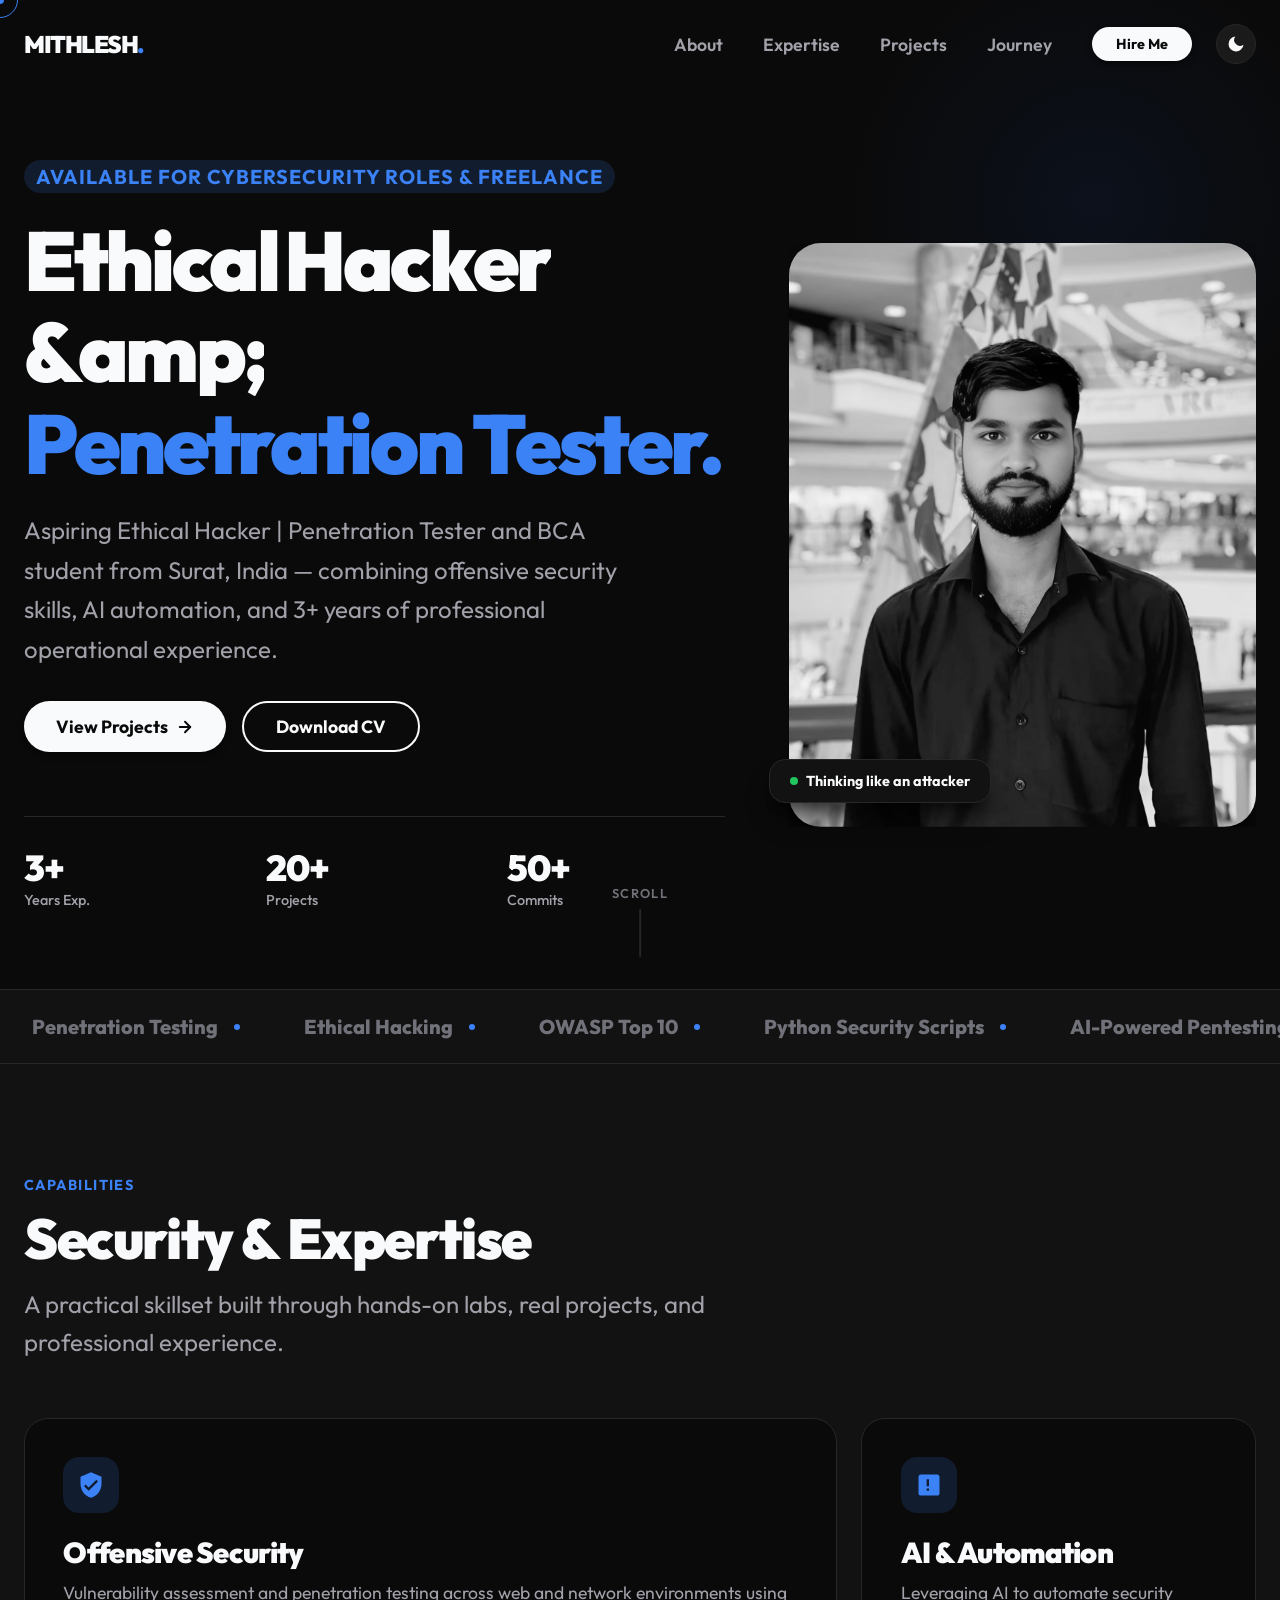
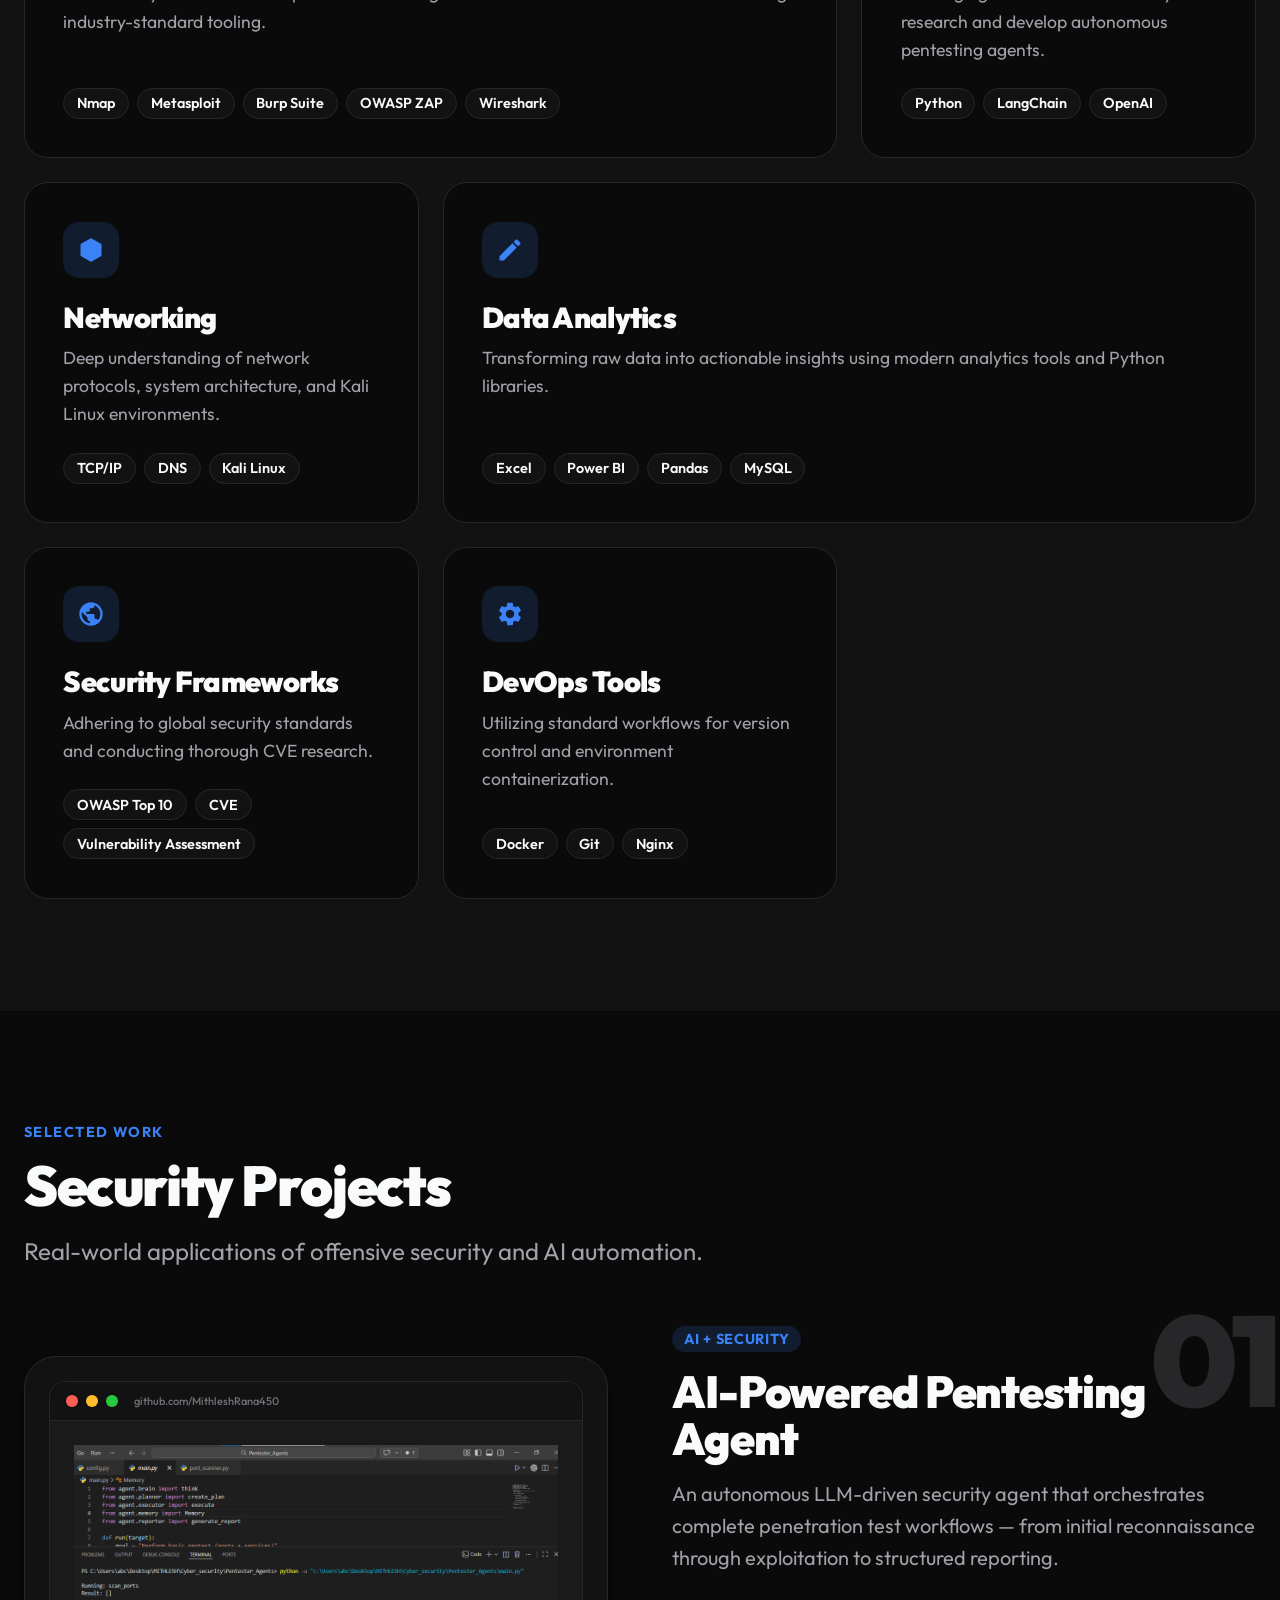
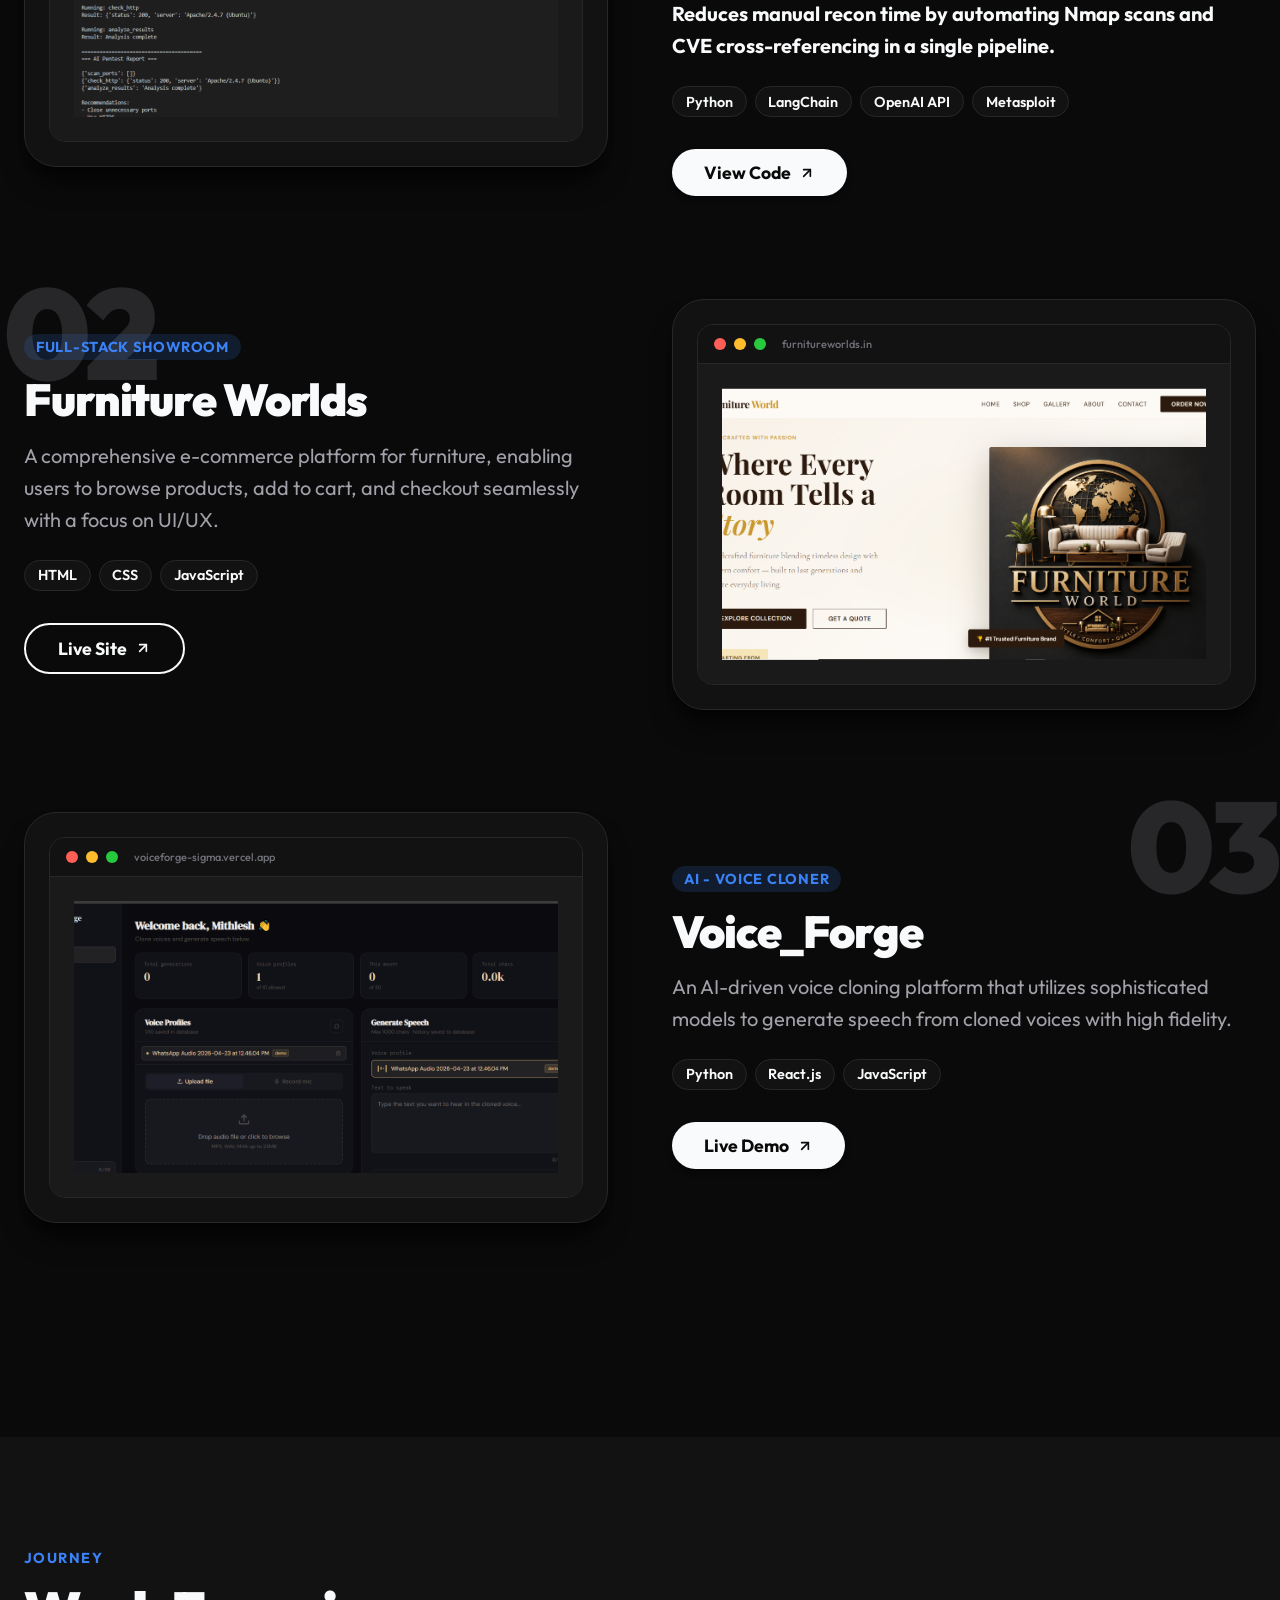
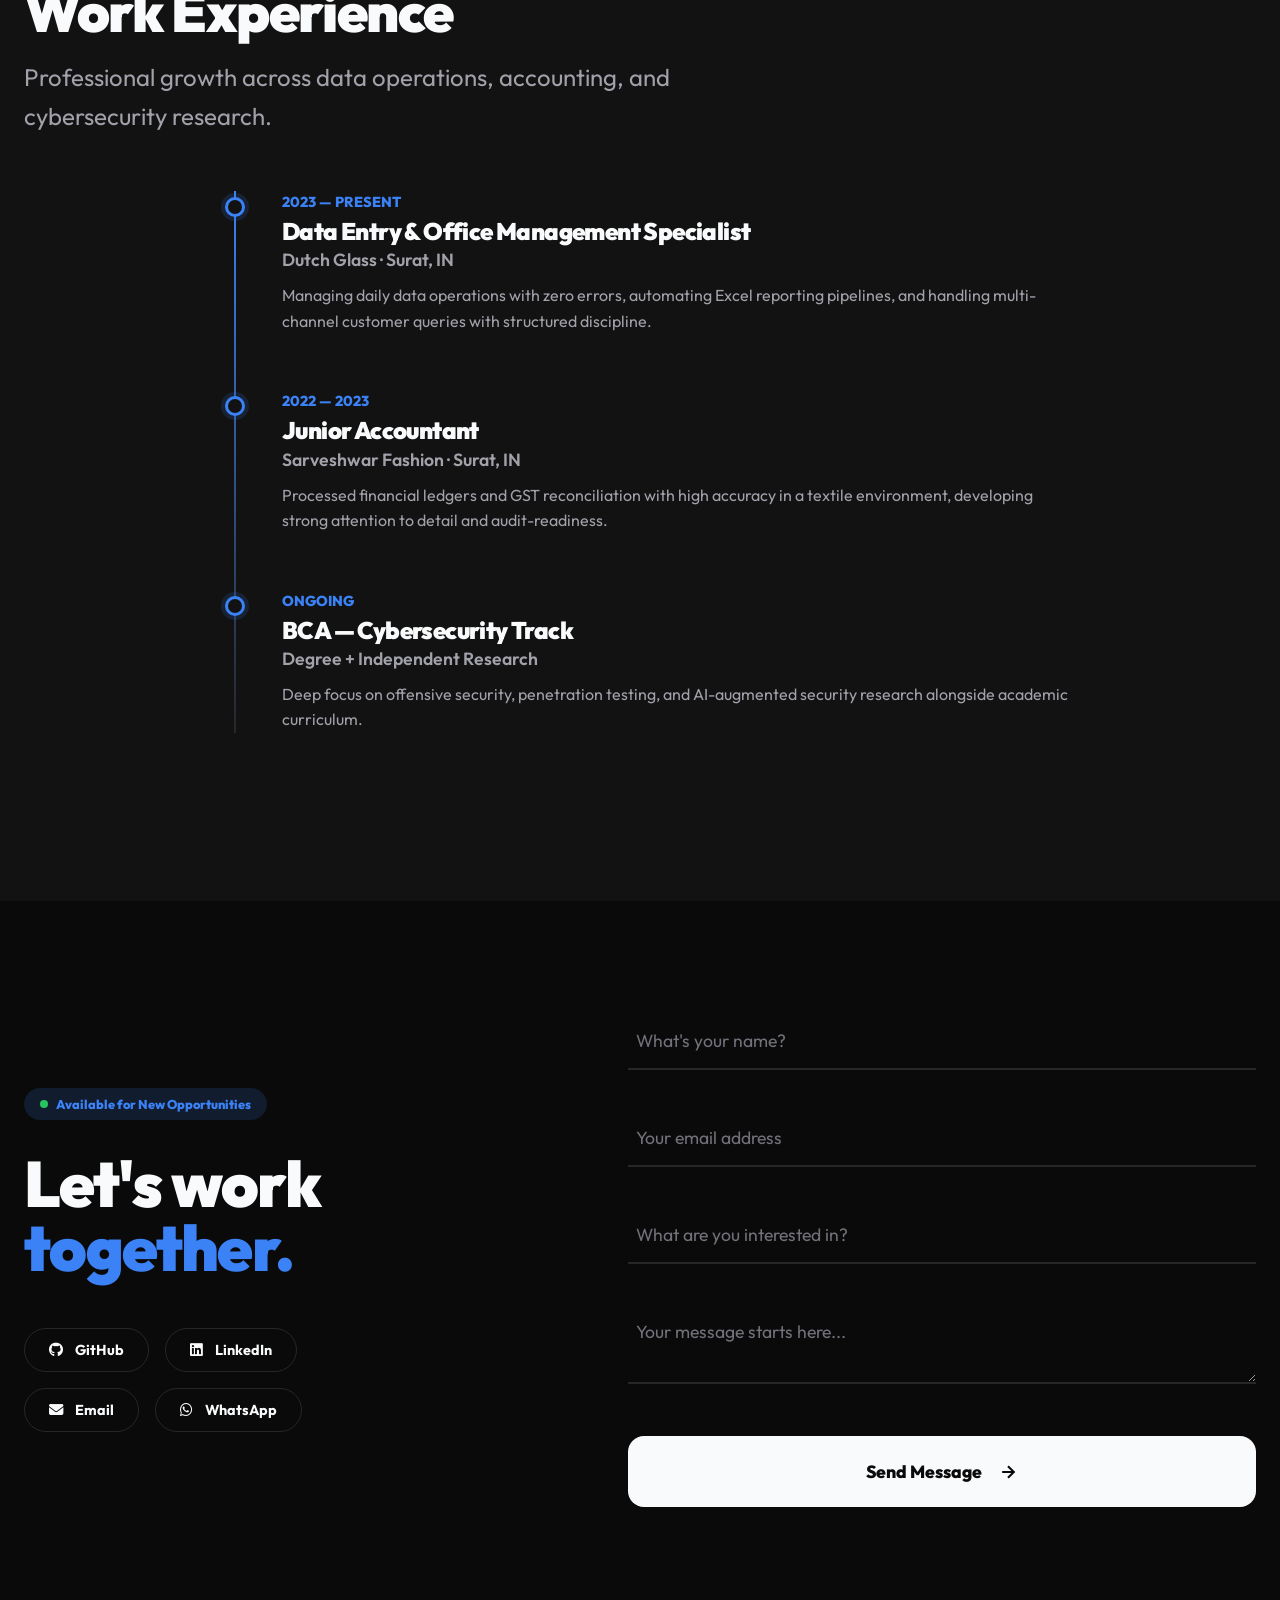
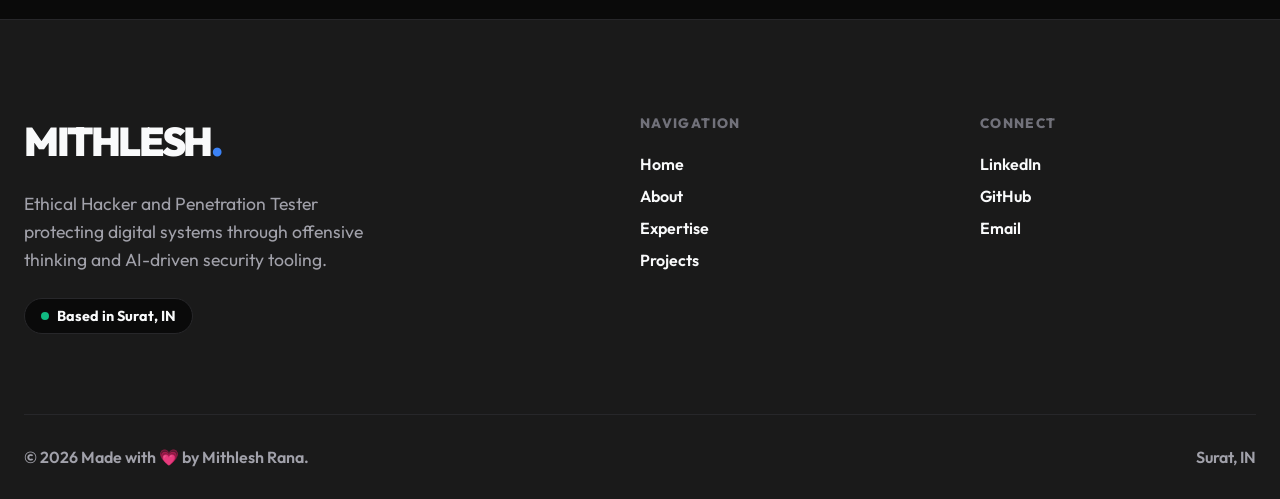
==== commit aaa1bc6c: "Updated portfolio" ====
--- a/index.html
+++ b/index.html
@@ -2,763 +2,523 @@
 <html lang="en" data-theme="dark">
 
 <head>
-  <meta charset="UTF-8" />
-  <meta name="viewport" content="width=device-width, initial-scale=1.0" />
-  <meta name="description"
-    content="Mithlesh Rana — Ethical Hacker, Penetration Tester & Cybersecurity Professional based in Surat, India." />
-  <title>Mithlesh Rana | Cybersecurity Professional</title>
-
-  <link rel="preconnect" href="https://fonts.googleapis.com" />
-  <link rel="preconnect" href="https://fonts.gstatic.com" crossorigin />
-  <link
-    href="https://fonts.googleapis.com/css2?family=Cormorant+Garamond:ital,wght@0,300;0,400;0,500;0,600;1,300;1,400;1,500&family=DM+Sans:wght@300;400;500;600&family=Space+Mono:wght@400;700&display=swap"
-    rel="stylesheet" />
-  <link rel="stylesheet" href="https://cdnjs.cloudflare.com/ajax/libs/font-awesome/6.5.0/css/all.min.css" />
-  <link rel="stylesheet" href="styles.css" />
+    <meta charset="UTF-8">
+    <meta name="viewport" content="width=device-width, initial-scale=1.0, maximum-scale=1.0, user-scalable=no">
+    <meta name="description"
+        content="Mithlesh Rana — Ethical Hacker, Penetration Tester & Cybersecurity Professional based in Surat, India.">
+    <title>Mithlesh Rana | Premium Cybersecurity Portfolio</title>
+
+    <link rel="preconnect" href="https://fonts.googleapis.com">
+    <link rel="preconnect" href="https://fonts.gstatic.com" crossorigin>
+    <link href="https://fonts.googleapis.com/css2?family=Outfit:wght@300;400;500;600;700;800;900&display=swap"
+        rel="stylesheet">
+    <link rel="stylesheet" href="https://cdnjs.cloudflare.com/ajax/libs/font-awesome/6.5.0/css/all.min.css" />
+
+    <link rel="stylesheet" href="portfolio.css">
 </head>
 
 <body>
 
-  <div class="cursor" id="cursor"></div>
-  <div class="cursor-ring" id="cursorRing"></div>
-
-  <!-- ══ NAVBAR ══════════════════════════════════════════════════ -->
-  <nav id="navbar">
-    <div class="nav-inner">
-      <a href="#hero" class="nav-logo">Mithlesh<span class="nav-logo-dot">.</span></a>
-      <ul class="nav-links">
-        <li><a href="#about">About</a></li>
-        <li><a href="#skills">Skills</a></li>
-        <li><a href="#projects">Projects</a></li>
-        <li><a href="#experience">Experience</a></li>
-        <li><a href="#contact">Contact</a></li>
-      </ul>
-      <div style="display:flex;align-items:center;gap:0.75rem;">
-        <button class="theme-toggle" id="themeToggle" aria-label="Toggle theme">
-          <i class="fas fa-sun icon-sun"></i>
-          <i class="fas fa-moon icon-moon"></i>
-        </button>
-        <a href="https://wa.me/916206429713?text=Hello%20I%20visited%20your%20portfolio" target="_blank"
-          class="nav-cta">
-          <i class="fas fa-shield-halved"></i> Hire Me
-        </a>
-        <div class="hamburger" id="hamburger"><span></span><span></span><span></span></div>
-      </div>
+    <div class="noise-overlay"></div>
+
+    <div class="cursor-dot" id="cursorDot"></div>
+    <div class="cursor-ring" id="cursorRing"></div>
+
+    <div id="preloader">
+        <div class="preloader-count" id="preCount">0</div>
+        <div class="preloader-line" id="preLoaderLine"></div>
     </div>
-  </nav>
-
-  <div class="mob-overlay" id="mobOverlay" style="display:none;opacity:0;"></div>
-  <div class="mobile-nav" id="mobileNav">
-    <a href="#about" onclick="closeMob()">About</a>
-    <a href="#skills" onclick="closeMob()">Skills</a>
-    <a href="#projects" onclick="closeMob()">Projects</a>
-    <a href="#experience" onclick="closeMob()">Experience</a>
-    <a href="#contact" onclick="closeMob()">Contact</a>
-    <div style="margin-top:1.5rem;">
-      <a href="https://wa.me/916206429713" target="_blank" class="btn-gold" onclick="closeMob()"
-        style="justify-content:center;">Hire Me</a>
+
+    <div class="mobile-menu-overlay" id="mobileMenu">
+        <div class="mobile-nav-links">
+            <a href="#about" class="mobile-nav-link">About</a>
+            <a href="#expertise" class="mobile-nav-link">Expertise</a>
+            <a href="#projects" class="mobile-nav-link">Projects</a>
+            <a href="#experience" class="mobile-nav-link">Journey</a>
+            <a href="#contact" class="mobile-nav-link" style="color: var(--color-accent);">Let's Talk</a>
+        </div>
     </div>
-  </div>
-
-  <!-- ══ HERO ════════════════════════════════════════════════════ -->
-  <section class="hero" id="hero">
-    <div class="hero-grid"></div>
-    <div class="container">
-      <div class="hero-inner">
-        <div class="hero-content">
-          <div class="hero-label">
-            <div class="hero-label-pulse"></div>
-            Available for Cybersecurity Roles &amp; Freelance
-          </div>
-          <h1 class="hero-title">
-            Ethical Hacker<br>
-            <em>&amp; Penetration</em>
-            <span class="sub-line">Tester</span>
-          </h1>
-          <p class="hero-desc">
-            Aspiring penetration tester and BCA student from Surat, India — combining offensive security skills, AI
-            automation, and 3+ years of professional operational experience to protect and strengthen digital
-            systems.
-          </p>
-          <div class="hero-btns">
-            <a href="#projects" class="btn-gold"><i class="fas fa-shield-halved"></i> View My Work</a>
-            <a href="Mithlesh_Resume.pdf" download class="btn-outline"><i class="fas fa-arrow-down"></i> Download
-              CV</a>
-          </div>
-          <div class="hero-metrics">
-            <div class="hero-metric">
-              <div class="hero-metric-num" data-target="3" data-suffix="+">3<span>+</span></div>
-              <div class="hero-metric-label">Years Exp.</div>
-            </div>
-            <div class="hero-metric">
-              <div class="hero-metric-num" data-target="20" data-suffix="+">20<span>+</span></div>
-              <div class="hero-metric-label">Projects</div>
-            </div>
-            <div class="hero-metric">
-              <div class="hero-metric-num" data-target="50" data-suffix="+">50<span>+</span></div>
-              <div class="hero-metric-label">Commits</div>
-            </div>
-            <div class="hero-metric">
-              <div class="hero-metric-num">5<span>★</span></div>
-              <div class="hero-metric-label">Rating</div>
-            </div>
-          </div>
-        </div>
-
-        <!-- Floating panel -->
-        <div class="hero-panel">
-          <div class="panel-header">
-            <div class="panel-dot" style="background:#FF5F57;"></div>
-            <div class="panel-dot" style="background:#FEBC2E;"></div>
-            <div class="panel-dot" style="background:#28C840;"></div>
-            <div class="panel-title">security_profile.sh</div>
-          </div>
-          <div class="panel-body">
-            <div class="panel-row">
-              <div class="panel-icon" style="background:rgba(201,168,76,0.1);color:var(--gold);"><i
-                  class="fas fa-user-secret"></i></div>
-              <div class="panel-row-label">Role</div>
-              <div><span class="panel-badge badge-gold">Pen Tester</span></div>
-            </div>
-            <div class="panel-row">
-              <div class="panel-icon" style="background:rgba(78,205,190,0.1);color:var(--teal);"><i
-                  class="fas fa-circle-check"></i></div>
-              <div class="panel-row-label">Status</div>
-              <div><span class="panel-badge badge-active">Available</span></div>
-            </div>
-            <div class="panel-row">
-              <div class="panel-icon" style="background:rgba(201,168,76,0.08);color:var(--gold);"><i
-                  class="fas fa-map-pin"></i></div>
-              <div class="panel-row-label">Location</div>
-              <div class="panel-row-value">Surat, IN</div>
-            </div>
-            <div class="panel-row">
-              <div class="panel-icon" style="background:rgba(78,205,190,0.08);color:var(--teal);"><i
-                  class="fab fa-python"></i></div>
-              <div class="panel-row-label">Primary Lang</div>
-              <div class="panel-row-value">Python</div>
-            </div>
-            <div class="panel-row">
-              <div class="panel-icon" style="background:rgba(201,168,76,0.08);color:var(--gold);"><i
-                  class="fab fa-linux"></i></div>
-              <div class="panel-row-label">OS</div>
-              <div class="panel-row-value">Kali Linux</div>
-            </div>
-            <div class="panel-row">
-              <div class="panel-icon" style="background:rgba(224,82,82,0.1);color:var(--red);"><i
-                  class="fas fa-shield-halved"></i></div>
-              <div class="panel-row-label">Specialty</div>
-              <div class="panel-row-value">OWASP · CVE</div>
-            </div>
-            <div class="panel-row">
-              <div class="panel-icon" style="background:rgba(201,168,76,0.08);color:var(--gold);"><i
-                  class="fas fa-graduation-cap"></i></div>
-              <div class="panel-row-label">Education</div>
-              <div class="panel-row-value">BCA · Active</div>
-            </div>
-          </div>
-        </div>
-      </div>
+
+    <header class="header" id="header">
+        <div class="container">
+            <nav class="nav">
+                <a href="#" class="logo">MITHLESH<span>.</span></a>
+
+                <div class="nav-right">
+                    <ul class="nav-links">
+                        <li><a href="#about" class="nav-link">About</a></li>
+                        <li><a href="#expertise" class="nav-link">Expertise</a></li>
+                        <li><a href="#projects" class="nav-link">Projects</a></li>
+                        <li><a href="#experience" class="nav-link">Journey</a></li>
+                        <li><a href="#contact" class="btn btn-primary"
+                                style="padding:0.5rem 1.5rem; font-size:0.9rem;">Hire Me</a></li>
+                    </ul>
+
+                    <button class="theme-toggle" id="themeToggle" aria-label="Toggle Dark Mode">
+                        <svg id="themeIcon" viewBox="0 0 24 24">
+                            <path d="M21 12.79A9 9 0 1 1 11.21 3 7 7 0 0 0 21 12.79z" />
+                        </svg>
+                    </button>
+
+                    <button class="mobile-toggle" id="mobileToggle" aria-label="Menu"><span></span></button>
+                </div>
+            </nav>
+        </div>
+    </header>
+
+    <section class="hero" id="home">
+        <div class="hero-bg-blob"></div>
+        <div class="scroll-indicator">
+            <span>Scroll</span>
+            <div class="scroll-track"></div>
+        </div>
+
+        <div class="container hero-grid">
+            <div class="hero-content" id="about">
+                <div class="hero-greeting" id="heroGreeting">
+                    <span class="badge">Available for Cybersecurity Roles & Freelance</span>
+                </div>
+
+                <h1 class="hero-title split-title" id="heroTitle">
+                    Ethical Hacker & <span class="text-accent">Penetration Tester.</span>
+                </h1>
+
+                <p class="hero-desc" id="heroDesc">
+                    Aspiring Ethical Hacker | Penetration Tester and BCA student from Surat, India — combining offensive
+                    security skills, AI automation, and 3+ years of professional operational experience.
+                </p>
+
+                <div class="hero-actions" id="heroActions">
+                    <a href="#projects" class="btn btn-primary">
+                        View Projects
+                        <svg width="18" height="18" viewBox="0 0 24 24" fill="none" stroke="currentColor"
+                            stroke-width="2.5" stroke-linecap="round" stroke-linejoin="round">
+                            <line x1="5" y1="12" x2="19" y2="12" />
+                            <polyline points="12 5 19 12 12 19" />
+                        </svg>
+                    </a>
+                    <a href="Mithlesh_Resume.pdf" download class="btn btn-outline">Download CV</a>
+                </div>
+
+                <div class="stats-container" id="heroStats">
+                    <div class="stat-item">
+                        <h3><span class="counter" data-target="3">0</span>+</h3>
+                        <p>Years Exp.</p>
+                    </div>
+                    <div class="stat-item">
+                        <h3><span class="counter" data-target="20">0</span>+</h3>
+                        <p>Projects</p>
+                    </div>
+                    <div class="stat-item">
+                        <h3><span class="counter" data-target="50">0</span>+</h3>
+                        <p>Commits</p>
+                    </div>
+                </div>
+            </div>
+
+            <div class="hero-visual">
+                <div class="hero-image-container" id="heroImg">
+                    <img src="mithlesh_photo.jpeg" alt="Mithlesh Rana" class="hero-image">
+                </div>
+                <div class="hero-tag" id="heroTag">
+                    <div class="hero-tag-dot"></div>
+                    Thinking like an attacker
+                </div>
+            </div>
+        </div>
+    </section>
+
+    <div class="marquee-section">
+        <div class="marquee-track">
+            <span class="marquee-item">Penetration Testing <span class="marquee-dot"></span></span>
+            <span class="marquee-item">Ethical Hacking <span class="marquee-dot"></span></span>
+            <span class="marquee-item">OWASP Top 10 <span class="marquee-dot"></span></span>
+            <span class="marquee-item">Python Security Scripts <span class="marquee-dot"></span></span>
+            <span class="marquee-item">AI-Powered Pentesting <span class="marquee-dot"></span></span>
+            <span class="marquee-item">Kali Linux <span class="marquee-dot"></span></span>
+            <span class="marquee-item">Metasploit <span class="marquee-dot"></span></span>
+            <span class="marquee-item">Wireshark <span class="marquee-dot"></span></span>
+            <span class="marquee-item">Burp Suite <span class="marquee-dot"></span></span>
+            <span class="marquee-item">Data Analytics <span class="marquee-dot"></span></span>
+            <span class="marquee-item">LangChain · OpenAI <span class="marquee-dot"></span></span>
+            <span class="marquee-item">Vulnerability Assessment <span class="marquee-dot"></span></span>
+            <!-- Duplicate for seamless loop -->
+            <span class="marquee-item">Penetration Testing <span class="marquee-dot"></span></span>
+            <span class="marquee-item">Ethical Hacking <span class="marquee-dot"></span></span>
+            <span class="marquee-item">OWASP Top 10 <span class="marquee-dot"></span></span>
+            <span class="marquee-item">Python Security Scripts <span class="marquee-dot"></span></span>
+            <span class="marquee-item">AI-Powered Pentesting <span class="marquee-dot"></span></span>
+            <span class="marquee-item">Kali Linux <span class="marquee-dot"></span></span>
+            <span class="marquee-item">Metasploit <span class="marquee-dot"></span></span>
+            <span class="marquee-item">Wireshark <span class="marquee-dot"></span></span>
+            <span class="marquee-item">Burp Suite <span class="marquee-dot"></span></span>
+            <span class="marquee-item">Data Analytics <span class="marquee-dot"></span></span>
+            <span class="marquee-item">LangChain · OpenAI <span class="marquee-dot"></span></span>
+            <span class="marquee-item">Vulnerability Assessment <span class="marquee-dot"></span></span>
+        </div>
     </div>
-  </section>
-
-  <!-- Marquee -->
-  <div class="marquee-wrap">
-    <div class="marquee-track" id="marquee">
-      <span class="marquee-item">Penetration Testing <span class="marquee-sep">✦</span></span>
-      <span class="marquee-item">Ethical Hacking <span class="marquee-sep">✦</span></span>
-      <span class="marquee-item">OWASP Top 10 <span class="marquee-sep">✦</span></span>
-      <span class="marquee-item">Python Security Scripts <span class="marquee-sep">✦</span></span>
-      <span class="marquee-item">AI-Powered Pentesting <span class="marquee-sep">✦</span></span>
-      <span class="marquee-item">Kali Linux <span class="marquee-sep">✦</span></span>
-      <span class="marquee-item">Metasploit <span class="marquee-sep">✦</span></span>
-      <span class="marquee-item">Wireshark <span class="marquee-sep">✦</span></span>
-      <span class="marquee-item">Burp Suite <span class="marquee-sep">✦</span></span>
-      <span class="marquee-item">Data Analytics <span class="marquee-sep">✦</span></span>
-      <span class="marquee-item">LangChain · OpenAI <span class="marquee-sep">✦</span></span>
-      <span class="marquee-item">Vulnerability Assessment <span class="marquee-sep">✦</span></span>
-      <!-- duplicate for seamless loop -->
-      <span class="marquee-item">Penetration Testing <span class="marquee-sep">✦</span></span>
-      <span class="marquee-item">Ethical Hacking <span class="marquee-sep">✦</span></span>
-      <span class="marquee-item">OWASP Top 10 <span class="marquee-sep">✦</span></span>
-      <span class="marquee-item">Python Security Scripts <span class="marquee-sep">✦</span></span>
-      <span class="marquee-item">AI-Powered Pentesting <span class="marquee-sep">✦</span></span>
-      <span class="marquee-item">Kali Linux <span class="marquee-sep">✦</span></span>
-      <span class="marquee-item">Metasploit <span class="marquee-sep">✦</span></span>
-      <span class="marquee-item">Wireshark <span class="marquee-sep">✦</span></span>
-      <span class="marquee-item">Burp Suite <span class="marquee-sep">✦</span></span>
-      <span class="marquee-item">Data Analytics <span class="marquee-sep">✦</span></span>
-      <span class="marquee-item">LangChain · OpenAI <span class="marquee-sep">✦</span></span>
-      <span class="marquee-item">Vulnerability Assessment <span class="marquee-sep">✦</span></span>
-    </div>
-  </div>
-
-  <!-- ══ ABOUT ════════════════════════════════════════════════════ -->
-  <section class="section about" id="about">
-    <div class="about-bg-text">About</div>
-    <div class="container">
-      <div class="about-grid">
-        <div class="reveal left">
-          <div class="about-card">
-            <div class="about-card-top">
-              <div class="about-avatar">MR</div>
-              <div>
-                <div class="about-card-name">Mithlesh Rana</div>
-                <div class="about-card-role">Ethical Hacker · Penetration Tester · BCA Student</div>
-              </div>
-            </div>
-            <div class="about-info-list">
-              <div class="about-info-row">
-                <div class="about-info-icon"><i class="fas fa-map-pin"></i></div>
-                Surat, Gujarat, India
-              </div>
-              <div class="about-info-row">
-                <div class="about-info-icon"><i class="fas fa-envelope"></i></div>
-                techmr236@gmail.com
-              </div>
-              <div class="about-info-row">
-                <div class="about-info-icon"><i class="fas fa-graduation-cap"></i></div>
-                BCA — Cybersecurity Focus
-              </div>
-              <div class="about-info-row">
-                <div class="about-info-icon" style="border-color:rgba(78,205,190,0.3);"><i class="fas fa-circle"
-                    style="font-size:0.45rem;color:var(--teal);"></i></div>
-                <span style="color:var(--teal);">Available for opportunities</span>
-              </div>
-            </div>
-            <div class="about-stat-row">
-              <div class="about-stat">
-                <div class="about-stat-num">20+</div>
-                <div class="about-stat-lbl">Projects</div>
-              </div>
-              <div class="about-stat">
-                <div class="about-stat-num">50+</div>
-                <div class="about-stat-lbl">Commits</div>
-              </div>
-              <div class="about-stat">
-                <div class="about-stat-num">3+</div>
-                <div class="about-stat-lbl">Yrs Exp</div>
-              </div>
-              <div class="about-stat">
-                <div class="about-stat-num">5★</div>
-                <div class="about-stat-lbl">Rating</div>
-              </div>
-            </div>
-          </div>
-        </div>
-
-        <div class="about-body reveal">
-          <div class="eyebrow">About Me</div>
-          <h2 class="display-heading">Protecting systems<br>through <em>offensive thinking</em></h2>
-          <div class="gold-line"></div>
-          <p>I'm an aspiring <strong>Ethical Hacker and Penetration Tester</strong> currently pursuing a Bachelor of
-            Computer Applications (BCA) with a deep focus on cybersecurity. I believe the best defenders think like
-            attackers — so I've invested in hands-on home lab environments, real-world tooling, and AI-augmented
-            security research.</p>
-          <p>Alongside my technical journey, I bring <strong>3+ years of professional experience</strong> in data
-            operations, office management, and junior accounting — giving me a rare combination of technical skill
-            and organizational discipline that most cybersecurity candidates lack.</p>
-          <p>My mission: land a meaningful role in <strong>offensive security or data analytics</strong>, contribute
-            to real-world vulnerability research, and build tools that make digital environments safer for everyone.
-          </p>
-          <div class="timeline">
-            <div class="tl-item">
-              <div class="tl-dot"></div>
-              <div>
-                <div class="tl-date">2023 — Present</div>
-                <div class="tl-role">Data Entry &amp; Office Management</div>
-                <div class="tl-place">Dutch Glass, Surat</div>
-              </div>
-            </div>
-            <div class="tl-item">
-              <div class="tl-dot"></div>
-              <div>
-                <div class="tl-date">2022 — 2023</div>
-                <div class="tl-role">Junior Accountant</div>
-                <div class="tl-place">Sarveshwar Fashion, Surat</div>
-              </div>
-            </div>
-            <div class="tl-item">
-              <div class="tl-dot"></div>
-              <div>
-                <div class="tl-date">Ongoing</div>
-                <div class="tl-role">BCA — Cybersecurity Track</div>
-                <div class="tl-place">Degree + independent research</div>
-              </div>
-            </div>
-          </div>
-        </div>
-      </div>
-    </div>
-  </section>
-
-  <!-- ══ SKILLS ═══════════════════════════════════════════════════ -->
-  <section class="section skills" id="skills">
-    <div class="container">
-      <div class="skills-head reveal">
-        <div class="eyebrow">Capabilities</div>
-        <h2 class="display-heading">Skills &amp; <em>Technologies</em></h2>
-        <p class="body-text" style="max-width:480px;margin-top:0.75rem;">A practical skillset built through hands-on
-          labs, real projects, and professional experience.</p>
-      </div>
-      <div class="skills-grid reveal">
-        <div class="sk-card">
-          <div class="sk-icon" style="background:rgba(224,82,82,0.08);border-color:rgba(224,82,82,0.15);color:#E05252;">
-            <i class="fas fa-shield-halved"></i>
-          </div>
-          <div class="sk-title">Offensive Security</div>
-          <div class="sk-tags">
-            <span class="sk-tag">Nmap</span><span class="sk-tag">Metasploit</span>
-            <span class="sk-tag">Burp Suite</span><span class="sk-tag">OWASP ZAP</span>
-            <span class="sk-tag">Wireshark</span><span class="sk-tag">Nikto</span>
-          </div>
-        </div>
-        <div class="sk-card">
-          <div class="sk-icon" style="background:var(--gold-dim);border-color:var(--gold-line);color:var(--gold);">
-            <i class="fas fa-brain"></i>
-          </div>
-          <div class="sk-title">AI &amp; Automation</div>
-          <div class="sk-tags">
-            <span class="sk-tag">Python</span><span class="sk-tag">LangChain</span>
-            <span class="sk-tag">OpenAI API</span><span class="sk-tag">REST APIs</span>
-            <span class="sk-tag">Auto Scripts</span>
-          </div>
-        </div>
-        <div class="sk-card">
-          <div class="sk-icon"
-            style="background:rgba(78,205,190,0.08);border-color:rgba(78,205,190,0.15);color:var(--teal);"><i
-              class="fas fa-network-wired"></i></div>
-          <div class="sk-title">Networking &amp; Systems</div>
-          <div class="sk-tags">
-            <span class="sk-tag">TCP/IP</span><span class="sk-tag">DNS</span>
-            <span class="sk-tag">HTTP/S</span><span class="sk-tag">Kali Linux</span>
-            <span class="sk-tag">VirtualBox</span>
-          </div>
-        </div>
-        <div class="sk-card">
-          <div class="sk-icon"
-            style="background:rgba(201,168,76,0.08);border-color:var(--gold-line);color:var(--gold);"><i
-              class="fas fa-chart-bar"></i></div>
-          <div class="sk-title">Data Analytics</div>
-          <div class="sk-tags">
-            <span class="sk-tag">Excel</span><span class="sk-tag">Power BI</span>
-            <span class="sk-tag">Tableau</span><span class="sk-tag">MySQL</span>
-            <span class="sk-tag">Python / Pandas</span>
-          </div>
-        </div>
-        <div class="sk-card">
-          <div class="sk-icon"
-            style="background:rgba(78,205,190,0.06);border-color:rgba(78,205,190,0.12);color:var(--teal);"><i
-              class="fas fa-layer-group"></i></div>
-          <div class="sk-title">DevOps &amp; Tooling</div>
-          <div class="sk-tags">
-            <span class="sk-tag">Docker</span><span class="sk-tag">Git</span>
-            <span class="sk-tag">GitHub Actions</span><span class="sk-tag">Linux</span>
-            <span class="sk-tag">Nginx</span>
-          </div>
-        </div>
-        <div class="sk-card">
-          <div class="sk-icon" style="background:rgba(224,82,82,0.06);border-color:rgba(224,82,82,0.12);color:#E05252;">
-            <i class="fas fa-lock"></i>
-          </div>
-          <div class="sk-title">Security Frameworks</div>
-          <div class="sk-tags">
-            <span class="sk-tag">OWASP Top 10</span><span class="sk-tag">CVE Research</span>
-            <span class="sk-tag">Vuln. Assessment</span><span class="sk-tag">Reporting</span>
-          </div>
-        </div>
-      </div>
-    </div>
-  </section>
-
-  <!-- ══ PROJECTS ══════════════════════════════════════════════════ -->
-  <section class="section projects" id="projects">
-    <div class="container">
-      <div class="proj-head">
-        <div class="reveal">
-          <div class="eyebrow">Selected Work</div>
-          <h2 class="display-heading">Featured <em>Projects</em></h2>
-        </div>
-        <a href="https://github.com/Mithleshrana450" target="_blank" class="proj-link-all reveal">
-          View All on GitHub <i class="fas fa-arrow-right"></i>
-        </a>
-      </div>
-
-      <!-- Featured -->
-      <div class="proj-featured reveal">
-        <div class="proj-vis">
-          <div class="proj-vis-bg" style="background:linear-gradient(135deg,#0A0A12,#0D1F3C,#0F122A);"></div>
-          <div class="proj-vis-grid"></div>
-          <div class="proj-vis-glyph">AI</div>
-        </div>
-        <div class="proj-body">
-          <div class="proj-num">01 · Featured · AI + Security</div>
-          <div class="proj-title">AI-Powered Pentesting Agent</div>
-          <p class="proj-desc">An autonomous LLM-driven security agent that orchestrates complete penetration test
-            workflows — from initial reconnaissance through exploitation to structured vulnerability reporting —
-            with minimal human intervention.</p>
-          <div class="proj-impact">
-            <strong>Key outcome:</strong> Reduces manual recon time by automating Nmap scans, service
-            fingerprinting, and CVE cross-referencing in a single pipeline.
-          </div>
-          <div class="proj-stack">
-            <span class="proj-tag accent">Python</span>
-            <span class="proj-tag accent">LangChain</span>
-            <span class="proj-tag accent">OpenAI API</span>
-            <span class="proj-tag">Nmap</span>
-            <span class="proj-tag">Metasploit</span>
-          </div>
-          <div class="proj-actions">
-            <a href="https://github.com/Mithleshrana450/AI-Powered-Pentesting-Agent-" target="_blank"
-              class="proj-btn solid"><i class="fab fa-github"></i> View Code</a>
-            <a href="#" class="proj-btn ghost"><i class="fas fa-arrow-up-right-from-square"></i> Live Demo</a>
-          </div>
-        </div>
-      </div>
-
-      <!-- Small cards -->
-      <div class="proj-small-grid">
-        <div class="proj-sm reveal">
-          <div class="proj-sm-thumb">
-            <div class="proj-sm-bg" style="background:linear-gradient(135deg,#050E14,#0A1F2E,#061520);"></div>
-            <div class="proj-sm-glyph">FW's</div>
-          </div>
-          <div class="proj-sm-body">
-            <div class="proj-sm-eyebrow">Furniture Showroom</div>
-            <div class="proj-sm-title">Furniture Worlds</div>
-            <p class="proj-sm-desc">A comprehensive e-commerce platform for furniture, enabling users to browse
-              products, add to cart, and checkout seamlessly.</p>
-            <div class="proj-stack" style="margin-bottom:1rem;">
-              <span class="proj-tag">HTML</span><span class="proj-tag">CSS</span><span
-                class="proj-tag">JavaScript</span>
-            </div>
-            <div class="proj-actions">
-              <a href="https://www.furnitureworlds.in/" class="proj-btn solid"><i class="fas fa-play"></i>Live Site</a>
-            </div>
-          </div>
-        </div>
-        <div class="proj-sm reveal">
-          <div class="proj-sm-thumb">
-            <div class="proj-sm-bg" style="background:linear-gradient(135deg,#021012,#053040,#042830);"></div>
-            <div class="proj-sm-glyph">Voice_Forge</div>
-          </div>
-          <div class="proj-sm-body">
-            <div class="proj-sm-eyebrow">AI - Voice Cloner</div>
-            <div class="proj-sm-title">Voice_Forge</div>
-            <p class="proj-sm-desc">Voice_Forge is a voice cloner that uses AI to clone your voice and generate
-              speech in that voice.</p>
-            <div class="proj-stack" style="margin-bottom:1rem;">
-              <span class="proj-tag">Python</span><span class="proj-tag">React.js</span><span
-                class="proj-tag">Javascript</span>
-            </div>
-            <div class="proj-actions">
-              <a href="https://voiceforge-sigma.vercel.app/" class="proj-btn solid"><i class="fas fa-play"></i>Live
-                site</a>
-            </div>
-          </div>
-        </div>
-      </div>
-    </div>
-  </section>
-
-  <!-- ══ EXPERIENCE ════════════════════════════════════════════════ -->
-  <section class="section experience" id="experience">
-    <div class="container">
-      <div class="reveal">
-        <div class="eyebrow">Career</div>
-        <h2 class="display-heading">Work <em>Experience</em></h2>
-      </div>
-      <div class="exp-list">
-        <div class="exp-item reveal">
-          <div>
-            <div class="exp-period">2023<br>Present</div>
-            <div class="exp-status current">Current</div>
-          </div>
-          <div>
-            <div class="exp-role">Data Entry &amp; Office Management Specialist</div>
-            <div class="exp-company">Dutch Glass</div>
-            <div class="exp-location">Surat, Gujarat · Full-time</div>
-            <div class="exp-bullets">
-              <div class="exp-bullet">Managed daily data operations with a zero-error track record across 12+
-                months, processing hundreds of records weekly with full accuracy</div>
-              <div class="exp-bullet">Built automated Excel reporting pipelines reducing manual summary time by
-                ~40%, freeing approximately 6 hours per week</div>
-              <div class="exp-bullet">Handled multi-channel customer queries via phone, email, and in-person —
-                consistently achieving same-day resolution</div>
-              <div class="exp-bullet">Maintained structured filing systems and coordinated logistics, demonstrating
-                the same rigor required in incident response work</div>
-            </div>
-            <div class="exp-chips">
-              <span class="exp-chip">Excel</span><span class="exp-chip">Data Management</span><span
-                class="exp-chip">Customer Support</span><span class="exp-chip">Reporting</span>
-            </div>
-          </div>
-        </div>
-        <div class="exp-item reveal">
-          <div>
-            <div class="exp-period">2022<br>2023</div>
-            <div class="exp-status past">Past</div>
-          </div>
-          <div>
-            <div class="exp-role">Junior Accountant</div>
-            <div class="exp-company">Sarveshwar Fashion</div>
-            <div class="exp-location">Surat, Gujarat · Full-time</div>
-            <div class="exp-bullets">
-              <div class="exp-bullet">Processed invoices, maintained financial ledgers, and generated monthly Excel
-                reports with 100% accuracy in a high-volume textile environment</div>
-              <div class="exp-bullet">Managed GST reconciliation, petty cash, and purchase orders — developing
-                strong attention to financial detail and audit-readiness</div>
-              <div class="exp-bullet">Supported administrative and billing cycles for multiple clients,
-                demonstrating reliability and stakeholder communication</div>
-            </div>
-            <div class="exp-chips">
-              <span class="exp-chip">Accounting</span><span class="exp-chip">Excel</span><span class="exp-chip">GST
-                / Tax</span><span class="exp-chip">Financial Reporting</span>
-            </div>
-          </div>
-        </div>
-      </div>
-    </div>
-  </section>
-
-
-  <!-- ══ CONTACT ═══════════════════════════════════════════════════ -->
-  <section class="section contact" id="contact">
-    <div class="container">
-      <div class="reveal" style="text-align:center;">
-        <div class="eyebrow" style="justify-content:center;">Get In Touch</div>
-        <h2 class="display-heading">Let's work <em>together</em></h2>
-        <p class="body-text" style="max-width:500px;margin:0.75rem auto 0;">Available for internships, entry-level
-          roles, freelance security projects, and open source collaboration.</p>
-      </div>
-      <div class="contact-grid">
-        <div class="reveal left">
-          <h3 class="contact-left-head">Ready to build something <em>secure?</em></h3>
-          <p class="contact-left-sub">I'm actively looking for opportunities in cybersecurity, data analytics, and
-            AI-driven security tooling. Drop me a message — I reply within 24 hours.</p>
-          <div class="contact-links">
-            <a href="mailto:techmr236@gmail.com" class="contact-link">
-              <div class="contact-link-ico"
-                style="background:rgba(201,168,76,0.08);color:var(--gold);border-color:var(--gold-line);"><i
-                  class="fas fa-envelope"></i></div>
-              <div>
-                <div class="contact-link-sub">Email</div>
-                <div class="contact-link-val">techmr236@gmail.com</div>
-              </div>
-              <i class="fas fa-arrow-right contact-link-arr"></i>
-            </a>
-            <a href="https://www.linkedin.com/in/mithlesh-rana-451b412aa/" target="_blank" class="contact-link">
-              <div class="contact-link-ico"
-                style="background:rgba(10,102,194,0.1);color:#0A66C2;border-color:rgba(10,102,194,0.2);"><i
-                  class="fab fa-linkedin-in"></i></div>
-              <div>
-                <div class="contact-link-sub">LinkedIn</div>
-                <div class="contact-link-val">mithlesh-rana-451b412aa</div>
-              </div>
-              <i class="fas fa-arrow-right contact-link-arr"></i>
-            </a>
-            <a href="https://github.com/MithleshRana450" target="_blank" class="contact-link">
-              <div class="contact-link-ico" style="background:var(--ink-4);color:var(--chalk-2);"><i
-                  class="fab fa-github"></i></div>
-              <div>
-                <div class="contact-link-sub">GitHub</div>
-                <div class="contact-link-val">MithleshRana450</div>
-              </div>
-              <i class="fas fa-arrow-right contact-link-arr"></i>
-            </a>
-            <a href="https://wa.me/916206429713" target="_blank" class="contact-link">
-              <div class="contact-link-ico"
-                style="background:rgba(78,205,190,0.08);color:var(--teal);border-color:rgba(78,205,190,0.15);"><i
-                  class="fab fa-whatsapp"></i></div>
-              <div>
-                <div class="contact-link-sub">WhatsApp</div>
-                <div class="contact-link-val">+91 62064 29713</div>
-              </div>
-              <i class="fas fa-arrow-right contact-link-arr"></i>
-            </a>
-          </div>
-        </div>
-
-        <div class="reveal right">
-          <div class="form-wrap">
-            <div class="form-head">
-              <div class="fdot" style="background:#FF5F57;"></div>
-              <div class="fdot" style="background:#FEBC2E;"></div>
-              <div class="fdot" style="background:#28C840;"></div>
-              <div class="form-head-title">Send a Message</div>
-            </div>
-            <form class="form-body" id="contactForm">
-              <div class="form-row-2">
-                <div class="form-group">
-                  <label class="form-lbl" for="fname">Full Name</label>
-                  <input class="form-input" type="text" id="fname" placeholder="Your Name" required />
-                </div>
-                <div class="form-group">
-                  <label class="form-lbl" for="femail">Email Address</label>
-                  <input class="form-input" type="email" id="femail" placeholder="[EMAIL_ADDRESS]" required />
-                </div>
-              </div>
-              <div class="form-group">
-                <label class="form-lbl" for="fsubject">Subject</label>
-                <input class="form-input" type="text" id="fsubject"
-                  placeholder="Security audit · Internship · Collaboration" />
-              </div>
-              <div class="form-group">
-                <label class="form-lbl" for="fmsg">Message</label>
-                <textarea class="form-textarea" id="fmsg" placeholder="Tell me about the opportunity or project..."
-                  required></textarea>
-              </div>
-              <div class="form-ok" id="formOk"><i class="fas fa-check-circle"></i> &nbsp;Message sent — I'll respond
-                within 24 hours.</div>
-              <button type="submit" class="btn-gold" style="align-self:flex-start;">
-                Send Message <i class="fas fa-paper-plane"></i>
-              </button>
-            </form>
-          </div>
-        </div>
-      </div>
-    </div>
-  </section>
-
-  <!-- ══ FOOTER ════════════════════════════════════════════════════ -->
-  <footer>
-    <div class="container footer-inner">
-      <div>
-        <div class="footer-logo">Mithlesh<span class="footer-logo-dot">.</span></div>
-        <div class="footer-copy">© 2026 Mithlesh Rana · All rights reserved</div>
-      </div>
-      <div class="footer-nav">
-        <a href="#about">About</a>
-        <a href="#projects">Projects</a>
-        <a href="#experience">Experience</a>
-        <a href="#contact">Contact</a>
-      </div>
-      <div class="footer-socials">
-        <a href="https://www.linkedin.com/in/mithlesh-rana-451b412aa/" target="_blank" class="soc-btn"><i
-            class="fab fa-linkedin-in"></i></a>
-        <a href="https://github.com/MithleshRana450" target="_blank" class="soc-btn"><i class="fab fa-github"></i></a>
-        <!-- <a href="https://www.instagram.com/mr_mithlesh_rana/" target="_blank" class="soc-btn"><i
-                class="fab fa-instagram"></i></a> -->
-      </div>
-    </div>
-  </footer>
-
-  <script>
-    /* ── THEME TOGGLE ──────────────────── */
-    const html = document.documentElement;
-    const themeToggle = document.getElementById('themeToggle');
-    // Respect OS preference on first load
-    if (!localStorage.getItem('theme')) {
-      const prefersDark = window.matchMedia('(prefers-color-scheme: dark)').matches;
-      html.setAttribute('data-theme', prefersDark ? 'dark' : 'light');
-      localStorage.setItem('theme', prefersDark ? 'dark' : 'light');
-    } else {
-      html.setAttribute('data-theme', localStorage.getItem('theme'));
-    }
-    themeToggle.addEventListener('click', () => {
-      const current = html.getAttribute('data-theme');
-      const next = current === 'dark' ? 'light' : 'dark';
-      html.setAttribute('data-theme', next);
-      localStorage.setItem('theme', next);
-    });
-
-    /* ── CUSTOM CURSOR ─────────────────── */
-    const cursor = document.getElementById('cursor');
-    const ring = document.getElementById('cursorRing');
-    let mx = -100, my = -100, rx = -100, ry = -100;
-    document.addEventListener('mousemove', e => { mx = e.clientX; my = e.clientY; });
-    function animCursor() {
-      cursor.style.left = mx + 'px'; cursor.style.top = my + 'px';
-      rx += (mx - rx) * 0.12; ry += (my - ry) * 0.12;
-      ring.style.left = rx + 'px'; ring.style.top = ry + 'px';
-      requestAnimationFrame(animCursor);
-    }
-    animCursor();
-    document.querySelectorAll('a, button, .contact-link, .proj-featured, .testi-card, .sk-card').forEach(el => {
-      el.addEventListener('mouseenter', () => { cursor.classList.add('hover'); ring.classList.add('hover'); });
-      el.addEventListener('mouseleave', () => { cursor.classList.remove('hover'); ring.classList.remove('hover'); });
-    });
-
-    /* ── NAVBAR ────────────────────────── */
-    const navbar = document.getElementById('navbar');
-    window.addEventListener('scroll', () => navbar.classList.toggle('scrolled', window.scrollY > 30));
-
-    /* ── MOBILE NAV ────────────────────── */
-    const ham = document.getElementById('hamburger');
-    const mobnav = document.getElementById('mobileNav');
-    const mobOv = document.getElementById('mobOverlay');
-    function closeMob() {
-      ham.classList.remove('open'); mobnav.classList.remove('open');
-      mobOv.style.opacity = '0';
-      setTimeout(() => { mobOv.style.display = 'none'; }, 300);
-    }
-    ham.addEventListener('click', () => {
-      const open = ham.classList.toggle('open');
-      mobnav.classList.toggle('open', open);
-      if (open) { mobOv.style.display = 'block'; setTimeout(() => mobOv.style.opacity = '1', 10); }
-      else { mobOv.style.opacity = '0'; setTimeout(() => { mobOv.style.display = 'none'; }, 300); }
-    });
-    mobOv.addEventListener('click', closeMob);
-
-    /* ── SCROLL REVEAL ─────────────────── */
-    const revObs = new IntersectionObserver((entries) => {
-      entries.forEach((e, i) => {
-        if (e.isIntersecting) {
-          const delay = parseFloat(e.target.dataset.delay || 0);
-          setTimeout(() => e.target.classList.add('visible'), delay);
-          revObs.unobserve(e.target);
-        }
-      });
-    }, { threshold: 0.08, rootMargin: '0px 0px -40px 0px' });
-    document.querySelectorAll('.reveal').forEach((el, i) => {
-      el.dataset.delay = (i % 5) * 100;
-      revObs.observe(el);
-    });
-
-    /* ── ACTIVE NAV ────────────────────── */
-    const secs = document.querySelectorAll('section[id]');
-    const navAs = document.querySelectorAll('.nav-links a');
-    window.addEventListener('scroll', () => {
-      let cur = '';
-      secs.forEach(s => { if (window.scrollY >= s.offsetTop - 180) cur = s.id; });
-      navAs.forEach(a => a.classList.toggle('active', a.getAttribute('href') === '#' + cur));
-    });
-
-    /* ── FORM ──────────────────────────── */
-    document.getElementById('contactForm').addEventListener('submit', function (e) {
-      e.preventDefault();
-      const btn = this.querySelector('button[type="submit"]');
-      btn.innerHTML = '<i class="fas fa-spinner fa-spin"></i> Sending...';
-      btn.disabled = true;
-      setTimeout(() => {
-        document.getElementById('formOk').style.display = 'block';
-        btn.style.display = 'none';
-        this.reset();
-      }, 1400);
-    });
-
-    /* ── COUNTER ───────────────────────── */
-    function countUp(el, target, suffix) {
-      let c = 0; const step = target / 45;
-      const t = setInterval(() => {
-        c = Math.min(c + step, target);
-        el.innerHTML = Math.floor(c) + '<span>' + suffix + '</span>';
-        if (c >= target) clearInterval(t);
-      }, 28);
-    }
-    const cntObs = new IntersectionObserver(entries => {
-      entries.forEach(e => {
-        if (!e.isIntersecting) return;
-        e.target.querySelectorAll('[data-target]').forEach(el => {
-          const target = +el.dataset.target;
-          const suffix = el.dataset.suffix || '';
-          countUp(el, target, suffix);
-        });
-        cntObs.unobserve(e.target);
-      });
-    }, { threshold: 0.5 });
-    document.querySelectorAll('.hero-metrics').forEach(el => cntObs.observe(el));
-  </script>
+
+    <section class="section-padding services-bg" id="expertise">
+        <div class="container">
+            <div class="section-header slide-up">
+                <span class="section-label">Capabilities</span>
+                <h2 class="section-title">Security & Expertise</h2>
+                <p class="section-subtitle">A practical skillset built through hands-on labs, real projects, and
+                    professional experience.</p>
+            </div>
+
+            <div class="bento-grid">
+                <div class="bento-item bento-large" data-delay="0">
+                    <div class="bento-icon"><svg viewBox="0 0 24 24">
+                            <path
+                                d="M12 1L3 5v6c0 5.55 3.84 10.74 9 12 5.16-1.26 9-6.45 9-12V5l-9-4zm-2 16l-4-4 1.41-1.41L10 14.17l6.59-6.59L18 9l-8 8z" />
+                        </svg></div>
+                    <h3 class="bento-title">Offensive Security</h3>
+                    <p class="bento-desc">Vulnerability assessment and penetration testing across web and network
+                        environments using industry-standard tooling.</p>
+                    <div class="tech-list">
+                        <span class="tech-pill">Nmap</span><span class="tech-pill">Metasploit</span><span
+                            class="tech-pill">Burp Suite</span><span class="tech-pill">OWASP ZAP</span><span
+                            class="tech-pill">Wireshark</span>
+                    </div>
+                </div>
+
+                <div class="bento-item bento-medium" data-delay="100">
+                    <div class="bento-icon"><svg viewBox="0 0 24 24">
+                            <path
+                                d="M19 3H5c-1.1 0-2 .9-2 2v14c0 1.1.9 2 2 2h14c1.1 0 2-.9 2-2V5c0-1.1-.9-2-2-2zm-7 14h-2v-2h2v2zm0-4h-2V7h2v6z" />
+                        </svg></div>
+                    <h3 class="bento-title">AI & Automation</h3>
+                    <p class="bento-desc">Leveraging AI to automate security research and develop autonomous pentesting
+                        agents.</p>
+                    <div class="tech-list"><span class="tech-pill">Python</span><span
+                            class="tech-pill">LangChain</span><span class="tech-pill">OpenAI</span></div>
+                </div>
+
+                <div class="bento-item bento-medium" data-delay="200">
+                    <div class="bento-icon"><svg viewBox="0 0 24 24">
+                            <path
+                                d="M21 16.5C21 16.88 20.79 17.21 20.47 17.38L12.57 21.82C12.41 21.94 12.21 22 12 22C11.79 22 11.59 21.94 11.43 21.82L3.53 17.38C3.21 17.21 3 16.88 3 16.5V7.5C3 7.12 3.21 6.79 3.53 6.62L11.43 2.18C11.59 2.06 11.79 2 12 2C12.21 2 12.41 2.06 12.57 2.18L20.47 6.62C20.79 6.79 21 7.12 21 7.5V16.5Z" />
+                        </svg></div>
+                    <h3 class="bento-title">Networking</h3>
+                    <p class="bento-desc">Deep understanding of network protocols, system architecture, and Kali Linux
+                        environments.</p>
+                    <div class="tech-list"><span class="tech-pill">TCP/IP</span><span class="tech-pill">DNS</span><span
+                            class="tech-pill">Kali Linux</span></div>
+                </div>
+
+                <div class="bento-item bento-large" data-delay="300">
+                    <div class="bento-icon"><svg viewBox="0 0 24 24">
+                            <path
+                                d="M3 17.25V21h3.75L17.81 9.94l-3.75-3.75L3 17.25zM20.71 7.04c.39-.39.39-1.02 0-1.41l-2.34-2.34c-.39-.39-1.02-.39-1.41 0l-1.83 1.83 3.75 3.75 1.83-1.83z" />
+                        </svg></div>
+                    <h3 class="bento-title">Data Analytics</h3>
+                    <p class="bento-desc">Transforming raw data into actionable insights using modern analytics tools
+                        and Python libraries.</p>
+                    <div class="tech-list"><span class="tech-pill">Excel</span><span class="tech-pill">Power
+                            BI</span><span class="tech-pill">Pandas</span><span class="tech-pill">MySQL</span></div>
+                </div>
+
+                <div class="bento-item bento-medium" data-delay="400">
+                    <div class="bento-icon"><svg viewBox="0 0 24 24">
+                            <path
+                                d="M12 2C6.48 2 2 6.48 2 12s4.48 10 10 10 10-4.48 10-10S17.52 2 12 2zm-1 17.93c-3.95-.49-7-3.85-7-7.93 0-.62.08-1.21.21-1.79L9 15v1c0 1.1.9 2 2 2v1.93zm6.9-2.54c-.26-.81-1-1.39-1.9-1.39h-1v-3c0-.55-.45-1-1-1H8v-2h2c.55 0 1-.45 1-1V7h2c1.1 0 2-.9 2-2v-.41c2.93 1.19 5 4.06 5 7.41 0 2.08-.8 3.97-2.1 5.39z" />
+                        </svg></div>
+                    <h3 class="bento-title">Security Frameworks</h3>
+                    <p class="bento-desc">Adhering to global security standards and conducting thorough CVE research.
+                    </p>
+                    <div class="tech-list"><span class="tech-pill">OWASP Top 10</span><span
+                            class="tech-pill">CVE</span><span class="tech-pill">Vulnerability Assessment</span></div>
+                </div>
+
+                <div class="bento-item bento-medium" data-delay="500">
+                    <div class="bento-icon"><svg viewBox="0 0 24 24">
+                            <path
+                                d="M19.14,12.94c0.04-0.3,0.06-0.61,0.06-0.94c0-0.32-0.02-0.64-0.06-0.94l2.03-1.58c0.18-0.14,0.23-0.41,0.12-0.61 l-1.92-3.32c-0.12-0.22-0.37-0.29-0.59-0.22l-2.39,0.96c-0.5-0.38-1.03-0.7-1.62-0.94L14.4,2.81c-0.04-0.24-0.24-0.41-0.48-0.41 h-3.84c-0.24,0-0.43,0.17-0.47,0.41L9.25,5.35C8.66,5.59,8.12,5.92,7.63,6.29L5.24,5.33c-0.22-0.08-0.47,0-0.59,0.22L2.73,8.87 C2.62,9.08,2.66,9.34,2.86,9.48l2.03,1.58C4.84,11.36,4.8,11.69,4.8,12s0.02,0.64,0.06,0.94l-2.03,1.58 c-0.18,0.14-0.23,0.41-0.12,0.61l1.92,3.32c0.12,0.22,0.37,0.29,0.59,0.22l2.39-0.96c0.5,0.38,1.03,0.7,1.62,0.94l0.36,2.54 c0.05,0.24,0.24,0.41,0.48,0.41h3.84c0.24,0,0.43-0.17,0.47-0.41l0.36-2.54c0.59-0.24,1.13-0.56,1.62-0.94l2.39,0.96 c0.22,0.08,0.47,0,0.59-0.22l1.92-3.32c0.12-0.22,0.07-0.49-0.12-0.61L19.14,12.94z M12,15.6c-1.98,0-3.6-1.62-3.6-3.6 s1.62-3.6,3.6-3.6s3.6,1.62,3.6,3.6S13.98,15.6,12,15.6z" />
+                        </svg></div>
+                    <h3 class="bento-title">DevOps Tools</h3>
+                    <p class="bento-desc">Utilizing standard workflows for version control and environment
+                        containerization.</p>
+                    <div class="tech-list"><span class="tech-pill">Docker</span><span class="tech-pill">Git</span><span
+                            class="tech-pill">Nginx</span></div>
+                </div>
+            </div>
+
+        </div>
+    </section>
+
+    <section class="section-padding" id="projects">
+        <div class="container">
+            <div class="section-header slide-up">
+                <span class="section-label">Selected Work</span>
+                <h2 class="section-title">Security Projects</h2>
+                <p class="section-subtitle">Real-world applications of offensive security and AI automation.</p>
+            </div>
+
+            <div class="project-card">
+                <div class="project-number">01</div>
+                <div class="project-info slide-left">
+                    <div class="project-header"><span class="badge">AI + Security</span></div>
+                    <h3 class="project-title">AI-Powered Pentesting Agent</h3>
+                    <p class="project-desc">An autonomous LLM-driven security agent that orchestrates complete
+                        penetration test workflows — from initial reconnaissance through exploitation to structured
+                        reporting.</p>
+                    <p class="project-desc" style="font-weight:700; color:var(--color-text-primary);">Reduces manual
+                        recon time by automating Nmap scans and CVE cross-referencing in a single pipeline.</p>
+                    <div class="tech-list" style="margin-bottom:2rem;">
+                        <span class="tech-pill">Python</span><span class="tech-pill">LangChain</span><span
+                            class="tech-pill">OpenAI API</span><span class="tech-pill">Metasploit</span>
+                    </div>
+                    <a href="https://github.com/Mithleshrana450/AI-Powered-Pentesting-Agent-" target="_blank"
+                        class="btn btn-primary">View Code
+                        <svg width="16" height="16" viewBox="0 0 24 24" fill="none" stroke="currentColor"
+                            stroke-width="2.5" stroke-linecap="round" stroke-linejoin="round">
+                            <line x1="7" y1="17" x2="17" y2="7" />
+                            <polyline points="7 7 17 7 17 17" />
+                        </svg>
+                    </a>
+                </div>
+                <div class="project-visual slide-right">
+                    <div class="browser-mockup">
+                        <div class="browser-top">
+                            <div class="browser-dot dot-red"></div>
+                            <div class="browser-dot dot-yellow"></div>
+                            <div class="browser-dot dot-green"></div>
+                            <span>github.com/MithleshRana450</span>
+                        </div>
+                        <div class="browser-content">
+                            <img src="output2.png" alt="AI-Powered Pentesting Agent"
+                                style="width: 100%; height: 100%; object-fit: cover; object-position: top;">
+                        </div>
+                    </div>
+                </div>
+            </div>
+
+            <div class="project-card">
+                <div class="project-number" style="right:auto;left:-20px;">02</div>
+                <div class="project-info slide-right">
+                    <div class="project-header"><span class="badge">Full-Stack Showroom</span></div>
+                    <h3 class="project-title">Furniture Worlds</h3>
+                    <p class="project-desc">A comprehensive e-commerce platform for furniture, enabling users to browse
+                        products, add to cart, and checkout seamlessly with a focus on UI/UX.</p>
+                    <div class="tech-list" style="margin-bottom:2rem;">
+                        <span class="tech-pill">HTML</span><span class="tech-pill">CSS</span><span
+                            class="tech-pill">JavaScript</span>
+                    </div>
+                    <a href="https://www.furnitureworlds.in/" target="_blank" class="btn btn-outline">Live Site
+                        <svg width="16" height="16" viewBox="0 0 24 24" fill="none" stroke="currentColor"
+                            stroke-width="2.5" stroke-linecap="round" stroke-linejoin="round">
+                            <line x1="7" y1="17" x2="17" y2="7" />
+                            <polyline points="7 7 17 7 17 17" />
+                        </svg>
+                    </a>
+                </div>
+                <div class="project-visual slide-left">
+                    <div class="browser-mockup">
+                        <div class="browser-top">
+                            <div class="browser-dot dot-red"></div>
+                            <div class="browser-dot dot-yellow"></div>
+                            <div class="browser-dot dot-green"></div>
+                            <span>furnitureworlds.in</span>
+                        </div>
+                        <div class="browser-content">
+                            <img src="furniture-world.png" alt="Furniture Worlds Preview"
+                                style="width: 100%; height: 100%; object-fit: cover; object-position: top;">
+                        </div>
+                    </div>
+                </div>
+            </div>
+
+            <div class="project-card">
+                <div class="project-number">03</div>
+                <div class="project-info slide-left">
+                    <div class="project-header"><span class="badge">AI - Voice Cloner</span></div>
+                    <h3 class="project-title">Voice_Forge</h3>
+                    <p class="project-desc">An AI-driven voice cloning platform that utilizes sophisticated models to
+                        generate speech from cloned voices with high fidelity.</p>
+                    <div class="tech-list" style="margin-bottom:2rem;">
+                        <span class="tech-pill">Python</span><span class="tech-pill">React.js</span><span
+                            class="tech-pill">JavaScript</span>
+                    </div>
+                    <a href="https://voiceforge-sigma.vercel.app/" target="_blank" class="btn btn-primary">Live Demo
+                        <svg width="16" height="16" viewBox="0 0 24 24" fill="none" stroke="currentColor"
+                            stroke-width="2.5" stroke-linecap="round" stroke-linejoin="round">
+                            <line x1="7" y1="17" x2="17" y2="7" />
+                            <polyline points="7 7 17 7 17 17" />
+                        </svg>
+                    </a>
+                </div>
+                <div class="project-visual slide-right">
+                    <div class="browser-mockup">
+                        <div class="browser-top">
+                            <div class="browser-dot dot-red"></div>
+                            <div class="browser-dot dot-yellow"></div>
+                            <div class="browser-dot dot-green"></div>
+                            <span>voiceforge-sigma.vercel.app</span>
+                        </div>
+                        <div class="browser-content">
+                            <img src="voice-forge.png" alt="VoiceForge Preview"
+                                style="width: 100%; height: 100%; object-fit: cover; object-position: top;">
+                        </div>
+                    </div>
+                </div>
+            </div>
+        </div>
+    </section>
+
+    <section class="section-padding services-bg" id="experience">
+        <div class="container">
+            <div class="section-header slide-up">
+                <span class="section-label">Journey</span>
+                <h2 class="section-title">Work Experience</h2>
+                <p class="section-subtitle">Professional growth across data operations, accounting, and cybersecurity
+                    research.</p>
+            </div>
+
+            <div class="timeline-container">
+                <div class="timeline-line">
+                    <div class="timeline-line-fill" id="timelineFill"></div>
+                </div>
+
+                <div class="timeline-item">
+                    <div class="timeline-dot"></div>
+                    <span class="timeline-date">2023 — Present</span>
+                    <h3 class="timeline-title">Data Entry & Office Management Specialist</h3>
+                    <p class="timeline-org">Dutch Glass · Surat, IN</p>
+                    <p class="timeline-desc">Managing daily data operations with zero errors, automating Excel reporting
+                        pipelines, and handling multi-channel customer queries with structured discipline.</p>
+                </div>
+
+                <div class="timeline-item">
+                    <div class="timeline-dot"></div>
+                    <span class="timeline-date">2022 — 2023</span>
+                    <h3 class="timeline-title">Junior Accountant</h3>
+                    <p class="timeline-org">Sarveshwar Fashion · Surat, IN</p>
+                    <p class="timeline-desc">Processed financial ledgers and GST reconciliation with high accuracy in a
+                        textile environment, developing strong attention to detail and audit-readiness.</p>
+                </div>
+
+                <div class="timeline-item">
+                    <div class="timeline-dot"></div>
+                    <span class="timeline-date">Ongoing</span>
+                    <h3 class="timeline-title">BCA — Cybersecurity Track</h3>
+                    <p class="timeline-org">Degree + Independent Research</p>
+                    <p class="timeline-desc">Deep focus on offensive security, penetration testing, and AI-augmented
+                        security research alongside academic curriculum.</p>
+                </div>
+            </div>
+        </div>
+    </section>
+
+    <section class="section-padding" id="contact">
+        <div class="container">
+            <div class="contact-grid">
+                <div class="contact-left-content slide-left">
+                    <div class="contact-status">
+                        <div class="hero-tag-dot"></div>
+                        Available for New Opportunities
+                    </div>
+                    <h2 class="contact-title">Let's work<br><span class="text-accent">together.</span></h2>
+
+                    <div class="social-pill-group">
+                        <a href="https://github.com/MithleshRana450" target="_blank" class="social-pill">
+                            <i class="fab fa-github"></i> GitHub
+                        </a>
+                        <a href="https://www.linkedin.com/in/mithlesh-rana-451b412aa/" target="_blank"
+                            class="social-pill">
+                            <i class="fab fa-linkedin"></i> LinkedIn
+                        </a>
+                    </div>
+
+                    <div class="social-pill-group" style="margin-top: 1rem;">
+                        <a href="mailto:techmr236@gmail.com" class="social-pill">
+                            <i class="fas fa-envelope"></i> Email
+                        </a>
+                        <a href="https://wa.me/916206429713" target="_blank" class="social-pill">
+                            <i class="fab fa-whatsapp"></i> WhatsApp
+                        </a>
+                    </div>
+                </div>
+
+                <div class="contact-right slide-right">
+                    <form id="contactForm" class="contact-form-modern">
+                        <input type="hidden" name="access_key" value="0bc2d11b-3e99-49c1-b17c-f3f46d7c0d13">
+
+                        <div class="form-group">
+                            <input type="text" name="name" class="form-control" placeholder="What's your name?"
+                                required>
+                        </div>
+                        <div class="form-group">
+                            <input type="email" name="email" class="form-control" placeholder="Your email address"
+                                required>
+                        </div>
+                        <div class="form-group">
+                            <input type="text" name="subject" class="form-control"
+                                placeholder="What are you interested in?">
+                        </div>
+                        <div class="form-group">
+                            <textarea name="message" class="form-control" placeholder="Your message starts here..."
+                                required></textarea>
+                        </div>
+
+                        <div class="submit-btn-wrap">
+                            <button type="submit" id="submitBtn" class="btn-premium">
+                                <span>Send Message</span>
+                                <svg width="20" height="20" fill="none" stroke="currentColor" stroke-width="2.5"
+                                    viewBox="0 0 24 24">
+                                    <path d="M5 12h14M12 5l7 7-7 7" />
+                                </svg>
+                            </button>
+                        </div>
+                    </form>
+                    <div id="formStatus" class="form-popup"></div>
+                </div>
+            </div>
+        </div>
+    </section>
+
+    <footer class="footer">
+        <div class="container">
+            <div class="footer-grid slide-up">
+                <div class="footer-brand">
+                    <a href="#" class="footer-logo logo">MITHLESH<span>.</span></a>
+                    <p class="footer-description">Ethical Hacker and Penetration Tester protecting digital systems
+                        through offensive thinking and AI-driven security tooling.</p>
+                    <div class="community-badge">
+                        <span class="hero-tag-dot" style="background: #10b981;"></span>
+                        Based in Surat, IN
+                    </div>
+                </div>
+
+                <div class="footer-nav">
+                    <h4 class="footer-heading">Navigation</h4>
+                    <ul class="footer-links">
+                        <li><a href="#home">Home</a></li>
+                        <li><a href="#about">About</a></li>
+                        <li><a href="#expertise">Expertise</a></li>
+                        <li><a href="#projects">Projects</a></li>
+                    </ul>
+                </div>
+
+                <div class="footer-socials">
+                    <h4 class="footer-heading">Connect</h4>
+                    <ul class="footer-links">
+                        <li><a href="https://www.linkedin.com/in/mithlesh-rana-451b412aa/" target="_blank">LinkedIn</a>
+                        </li>
+                        <li><a href="https://github.com/MithleshRana450" target="_blank">GitHub</a></li>
+                        <li><a href="mailto:techmr236@gmail.com">Email</a></li>
+                    </ul>
+                </div>
+            </div>
+
+            <div class="footer-bottom">
+                <p class="copyright">© <span id="year"></span> Made with 💗 by Mithlesh Rana.</p>
+                <p class="copyright">Surat, IN</p>
+            </div>
+        </div>
+    </footer>
+
+    <script src="portfolio.js"></script>
 </body>
 
 </html>
--- a/portfolio.css
+++ b/portfolio.css
@@ -0,0 +1,362 @@
+/* ======================== CSS VARIABLES ======================== */
+:root {
+    /* Strictly Professional Light Theme */
+    --color-bg-main: #f9fafb;
+    --color-bg-surface: #ffffff;
+    --color-bg-alt: #f3f4f6;
+    --color-text-primary: #111827;
+    --color-text-secondary: #4b5563;
+    --color-text-tertiary: #9ca3af;
+    --color-accent: #2563eb;
+    --color-accent-light: #eff6ff;
+    --color-border: #e5e7eb;
+    --color-border-dark: #d1d5db;
+    
+    --font-main: 'Outfit', sans-serif;
+    
+    /* Fluid Typography */
+    --text-xs: clamp(0.75rem, 1vw, 0.8rem);
+    --text-sm: clamp(0.875rem, 1.2vw, 0.9rem);
+    --text-base: clamp(1rem, 1.5vw, 1.1rem);
+    --text-lg: clamp(1.125rem, 2vw, 1.25rem);
+    --text-xl: clamp(1.25rem, 2.5vw, 1.5rem);
+    
+    --radius-sm: 0.375rem; --radius-md: 0.5rem; --radius-lg: 1rem;
+    --radius-xl: 1.5rem; --radius-2xl: 2rem; --radius-full: 9999px;
+    
+    --shadow-sm: 0 1px 2px rgba(0,0,0,.05);
+    --shadow-md: 0 4px 6px -1px rgba(0,0,0,.05);
+    --shadow-lg: 0 10px 15px -3px rgba(0,0,0,.05);
+    --shadow-xl: 0 20px 25px -5px rgba(0,0,0,.06), 0 10px 10px -5px rgba(0,0,0,.03);
+    --noise-opacity: 0.03;
+}
+
+/* Dark Theme Override */
+[data-theme="dark"] {
+    --color-bg-main: #0a0a0a;
+    --color-bg-surface: #121212;
+    --color-bg-alt: #1a1a1a;
+    --color-text-primary: #f9fafb;
+    --color-text-secondary: #a1a1aa;
+    --color-text-tertiary: #71717a;
+    --color-accent: #3b82f6;
+    --color-accent-light: rgba(59, 130, 246, 0.15);
+    --color-border: #27272a;
+    --color-border-dark: #3f3f46;
+    
+    --shadow-sm: 0 1px 2px rgba(0,0,0,.5);
+    --shadow-md: 0 4px 6px -1px rgba(0,0,0,.5);
+    --shadow-lg: 0 10px 15px -3px rgba(0,0,0,.5);
+    --shadow-xl: 0 20px 25px -5px rgba(0,0,0,.6), 0 10px 10px -5px rgba(0,0,0,.3);
+    --noise-opacity: 0.05;
+}
+
+/* ======================== STRICT MOBILE OVERFLOW FIX ======================== */
+html, body {
+    overflow-x: hidden !important;
+    width: 100%;
+    max-width: 100vw;
+    position: relative;
+    background-color: var(--color-bg-main);
+    color: var(--color-text-primary);
+    font-family: var(--font-main);
+    -webkit-font-smoothing: antialiased;
+    scroll-behavior: smooth;
+}
+
+body { transition: background-color 0.5s ease, color 0.5s ease; }
+* { box-sizing: border-box; margin: 0; padding: 0; }
+a { color: inherit; text-decoration: none; transition: color 150ms ease; }
+ul, ol { list-style: none; }
+img { display: block; max-width: 100%; height: auto; }
+button, input, textarea { border: none; background: none; outline: none; font: inherit; }
+::selection { background-color: var(--color-accent); color: white; }
+
+::-webkit-scrollbar { width: 6px; }
+::-webkit-scrollbar-track { background: var(--color-bg-main); }
+::-webkit-scrollbar-thumb { background: var(--color-border-dark); border-radius: 10px; }
+
+/* ======================== PRELOADER ======================== */
+#preloader {
+    position: fixed; inset: 0; z-index: 9999;
+    background: #111827;
+    display: flex; align-items: center; justify-content: center;
+    flex-direction: column;
+    transition: opacity 0.6s ease, visibility 0.6s ease;
+}
+#preloader.hidden { opacity: 0; visibility: hidden; }
+.preloader-count { font-size: clamp(4rem, 12vw, 9rem); font-weight: 900; color: #f9fafb; letter-spacing: -0.04em; line-height: 1; }
+.preloader-line { width: 0; height: 2px; background: #2563eb; margin-top: 1.5rem; transition: width 1.8s cubic-bezier(0.76, 0, 0.24, 1); }
+.preloader-line.go { width: 200px; }
+
+/* ======================== CUSTOM CURSOR ======================== */
+@media (pointer: fine) {
+    body { cursor: none; }
+    .cursor-dot { width: 8px; height: 8px; background: var(--color-accent); border-radius: 50%; position: fixed; pointer-events: none; z-index: 9998; transform: translate(-50%, -50%); transition: width 0.2s, height 0.2s, background 0.2s; }
+    .cursor-ring { width: 36px; height: 36px; border: 1.5px solid var(--color-accent); border-radius: 50%; position: fixed; pointer-events: none; z-index: 9997; transform: translate(-50%, -50%); transition: transform 0.12s ease, width 0.3s, height 0.3s, border-color 0.3s; }
+    .cursor-dot.active { width: 4px; height: 4px; }
+    .cursor-ring.active { width: 60px; height: 60px; border-color: rgba(37,99,235,0.4); }
+}
+
+/* ======================== TYPOGRAPHY & UTILS ======================== */
+h1,h2,h3,h4,h5,h6 { font-weight: 900; line-height: 1.05; letter-spacing: -0.025em; transition: color 0.5s ease; }
+.text-accent { color: var(--color-accent); }
+.container { width: 100%; max-width: 1440px; margin: 0 auto; padding: 0 1.5rem; }
+.section-padding { padding: clamp(4rem, 10vw, 7rem) 0; }
+
+/* BUTTONS (Magnetic Effect included in JS) */
+.btn {
+    display: inline-flex; align-items: center; justify-content: center; gap: 0.5rem;
+    padding: 0.75rem 2rem; border-radius: var(--radius-full); font-weight: 700; font-size: var(--text-base);
+    transition: all 0.3s ease; position: relative; overflow: hidden;
+}
+.btn::after {
+    content: ''; position: absolute; inset: 0; background: rgba(255,255,255,0.15);
+    transform: translateY(101%); transition: transform 0.3s cubic-bezier(0.23, 1, 0.32, 1); border-radius: inherit;
+}
+.btn:hover::after { transform: translateY(0); }
+.btn-primary { background-color: var(--color-text-primary); color: var(--color-bg-main); box-shadow: var(--shadow-md); }
+.btn-primary:hover { background-color: var(--color-accent); color: #fff; transform: translateY(-3px); box-shadow: 0 12px 28px rgba(37,99,235,0.3); }
+.btn-outline { background: transparent; color: var(--color-text-primary); border: 2px solid var(--color-text-primary); }
+.btn-outline:hover { background-color: var(--color-text-primary); color: var(--color-bg-main); transform: translateY(-3px); }
+
+.badge {
+    display: inline-block; padding: 0.25rem 0.75rem; border-radius: var(--radius-full);
+    background-color: var(--color-accent-light); color: var(--color-accent);
+    font-size: var(--text-sm); font-weight: 700; text-transform: uppercase; letter-spacing: 0.05em;
+}
+
+/* ======================== HEADER & MOBILE MENU ======================== */
+.header { position: fixed; top: 0; left: 0; width: 100%; z-index: 1000; padding: 1.5rem 0; transition: all 0.4s cubic-bezier(0.4, 0, 0.2, 1); }
+.header.scrolled { padding: 0.75rem 0; background-color: rgba(var(--color-bg-surface), 0.88); backdrop-filter: blur(16px); -webkit-backdrop-filter: blur(16px); box-shadow: 0 1px 0 var(--color-border); }
+.nav { display: flex; align-items: center; justify-content: space-between; }
+.logo { font-size: 1.5rem; font-weight: 900; letter-spacing: -0.06em; position: relative; z-index: 1002; }
+.logo span { color: var(--color-accent); }
+
+.nav-right { display: flex; align-items: center; gap: 1.5rem; }
+.nav-links { display: flex; gap: 2.5rem; align-items: center; }
+.nav-link { font-weight: 600; color: var(--color-text-secondary); font-size: var(--text-base); position: relative; }
+.nav-link::after { content: ''; position: absolute; width: 0; height: 2px; bottom: -4px; left: 0; background: var(--color-accent); transition: width 0.3s ease; }
+.nav-link:hover { color: var(--color-text-primary); }
+.nav-link:hover::after { width: 100%; }
+
+.theme-toggle {
+    display: flex; align-items: center; justify-content: center; width: 40px; height: 40px; border-radius: 50%;
+    background: var(--color-bg-alt); border: 1px solid var(--color-border); color: var(--color-text-primary);
+    transition: all 0.3s ease; cursor: pointer; position: relative; z-index: 1002;
+}
+.theme-toggle:hover { background: var(--color-border); transform: scale(1.05); }
+.theme-toggle svg { width: 20px; height: 20px; fill: currentColor; }
+
+.mobile-toggle { display: none; width: 40px; height: 40px; align-items: center; justify-content: center; background: var(--color-bg-alt); border-radius: 50%; border: 1px solid var(--color-border); cursor: pointer; position: relative; z-index: 1002; }
+.mobile-toggle span { display: block; width: 20px; height: 2px; background: var(--color-text-primary); position: relative; transition: background 0.2s ease-out; }
+.mobile-toggle span::before, .mobile-toggle span::after { content: ''; position: absolute; left: 0; width: 100%; height: 100%; background: var(--color-text-primary); transition: all 0.3s ease-out; }
+.mobile-toggle span::before { top: -6px; } .mobile-toggle span::after { top: 6px; }
+.mobile-toggle.active span { background: transparent; }
+.mobile-toggle.active span::before { transform: rotate(45deg); top: 0; }
+.mobile-toggle.active span::after { transform: rotate(-45deg); top: 0; }
+
+.mobile-menu-overlay {
+    position: fixed; inset: 0; background: var(--color-bg-main); z-index: 1001;
+    display: flex; flex-direction: column; align-items: center; justify-content: center;
+    opacity: 0; pointer-events: none; transition: opacity 0.4s ease;
+}
+.mobile-menu-overlay.active { opacity: 1; pointer-events: auto; }
+.mobile-nav-links { display: flex; flex-direction: column; gap: 2rem; text-align: center; }
+.mobile-nav-link { font-size: 2rem; font-weight: 800; color: var(--color-text-primary); transform: translateY(20px); opacity: 0; transition: all 0.4s ease; }
+.mobile-menu-overlay.active .mobile-nav-link { transform: translateY(0); opacity: 1; }
+
+/* ======================== HERO ======================== */
+.hero { padding-top: clamp(8rem, 15vw, 10rem); padding-bottom: 5rem; min-height: 100vh; display: flex; align-items: center; position: relative; }
+.hero-bg-blob {
+    position: absolute; width: 500px; height: 500px; max-width: 80vw; max-height: 80vw;
+    background: radial-gradient(circle, rgba(37,99,235,0.08) 0%, transparent 70%);
+    border-radius: 50%; top: -5%; right: -5%; pointer-events: none; animation: blobPulse 8s ease-in-out infinite;
+}
+@keyframes blobPulse { 0%, 100% { transform: scale(1) rotate(0deg); } 50% { transform: scale(1.08) rotate(4deg); } }
+
+.hero-grid { display: grid; grid-template-columns: 1.2fr 0.8fr; gap: clamp(2rem, 5vw, 4rem); align-items: center; }
+
+/* FIXED SPLIT TEXT WRAPPING */
+.split-title { display: flex; flex-wrap: wrap; gap: 0.25rem 0.4rem; overflow: hidden; }
+.word-wrap { display: inline-block; overflow: hidden; }
+.word { display: inline-block; transform: translateY(110%); opacity: 0; transition: transform 0.85s cubic-bezier(0.16, 1, 0.3, 1), opacity 0.85s ease; }
+.word.visible { transform: translateY(0); opacity: 1; }
+
+.hero-title { font-size: clamp(2.5rem, 6.5vw, 5.5rem); font-weight: 900; line-height: 1.05; margin-bottom: 1.5rem; letter-spacing: -0.04em; }
+.hero-greeting { display: flex; align-items: center; gap: 0.75rem; margin-bottom: 1.5rem; opacity: 0; transform: translateY(20px); transition: all 0.7s ease 0.2s; }
+.hero-greeting.visible { opacity: 1; transform: translateY(0); }
+.hero-greeting span { font-weight: 700; font-size: var(--text-lg); }
+.hero-desc { font-size: var(--text-xl); color: var(--color-text-secondary); max-width: 600px; margin-bottom: 2rem; line-height: 1.65; opacity: 0; transform: translateY(20px); transition: all 0.7s ease 0.6s; }
+.hero-desc.visible { opacity: 1; transform: translateY(0); }
+.hero-actions { display: flex; gap: 1rem; flex-wrap: wrap; opacity: 0; transform: translateY(20px); transition: all 0.7s ease 0.75s; }
+.hero-actions.visible { opacity: 1; transform: translateY(0); }
+
+.stats-container { display: grid; grid-template-columns: repeat(3, 1fr); gap: 1.5rem; margin-top: 4rem; border-top: 1px solid var(--color-border); padding-top: 2rem; opacity: 0; transform: translateY(20px); transition: all 0.7s ease 0.9s; }
+.stats-container.visible { opacity: 1; transform: translateY(0); }
+.stat-item h3 { font-size: clamp(1.8rem, 4vw, 2.25rem); color: var(--color-text-primary); margin-bottom: 0.25rem; }
+.stat-item p { color: var(--color-text-secondary); font-weight: 500; font-size: var(--text-sm); }
+
+/* Hero Image */
+.hero-visual { position: relative; display: flex; justify-content: flex-end; width: 100%; }
+.hero-image-container { position: relative; width: 100%; max-width: 480px; aspect-ratio: 4/5; border-radius: var(--radius-2xl); overflow: hidden; box-shadow: var(--shadow-xl); clip-path: inset(100% 0 0 0); transition: clip-path 1.1s cubic-bezier(0.76, 0, 0.24, 1) 0.4s; }
+.hero-image-container.visible { clip-path: inset(0% 0 0 0); }
+.hero-image { width: 100%; height: 100%; object-fit: cover; filter: grayscale(100%); transition: filter 0.6s ease, transform 0.6s cubic-bezier(0.25, 0.8, 0.25, 1); }
+.hero-image-container:hover .hero-image { filter: grayscale(0%); transform: scale(1.05) rotate(-1deg); }
+
+/* Floating Tag */
+.hero-tag { position: absolute; bottom: 24px; left: -20px; background: var(--color-bg-surface); padding: 0.75rem 1.25rem; border-radius: var(--radius-lg); box-shadow: var(--shadow-xl); border: 1px solid var(--color-border); display: flex; align-items: center; gap: 0.5rem; font-weight: 700; font-size: var(--text-sm); opacity: 0; transform: translateX(-20px); transition: all 0.6s ease 1.2s; z-index: 5; }
+.hero-tag.visible { opacity: 1; transform: translateX(0); }
+.hero-tag-dot { width: 8px; height: 8px; background: #22c55e; border-radius: 50%; animation: pulse 2s infinite; }
+@keyframes pulse { 0%,100%{box-shadow:0 0 0 0 rgba(34,197,94,0.4)} 50%{box-shadow:0 0 0 8px rgba(34,197,94,0)} }
+
+/* Scroll indicator */
+.scroll-indicator { position: absolute; bottom: 2rem; left: 50%; transform: translateX(-50%); display: flex; flex-direction: column; align-items: center; gap: 0.5rem; opacity: 0; animation: fadeInScroll 1s ease 2s forwards; }
+@keyframes fadeInScroll { to { opacity: 1; } }
+.scroll-indicator span { font-size: var(--text-xs); font-weight: 600; color: var(--color-text-tertiary); text-transform: uppercase; letter-spacing: 0.1em; }
+.scroll-track { width: 1.5px; height: 48px; background: var(--color-border); position: relative; overflow: hidden; border-radius: 4px; }
+.scroll-track::after { content: ''; position: absolute; top: -100%; left: 0; width: 100%; height: 100%; background: var(--color-accent); border-radius: 4px; animation: scrollDown 1.8s ease-in-out infinite; }
+@keyframes scrollDown { 0%{top:-100%} 60%,100%{top:100%} }
+
+/* ======================== MARQUEE (NO OVERFLOW FIX) ======================== */
+.marquee-section { padding: 1.5rem 0; border-top: 1px solid var(--color-border); border-bottom: 1px solid var(--color-border); overflow: hidden; background: var(--color-bg-surface); width: 100vw; position: relative; left: 50%; right: 50%; margin-left: -50vw; margin-right: -50vw; }
+.marquee-track { display: flex; width: max-content; animation: marquee 20s linear infinite; }
+.marquee-item { display: inline-flex; align-items: center; gap: 1rem; padding: 0 2rem; font-size: clamp(1rem, 2vw, 1.25rem); font-weight: 800; color: var(--color-text-tertiary); }
+.marquee-dot { width: 6px; height: 6px; background: var(--color-accent); border-radius: 50%; }
+@keyframes marquee { from{transform:translateX(0)} to{transform:translateX(-50%)} }
+
+/* ======================== EXPERTISE BENTO ======================== */
+.services-bg { background-color: var(--color-bg-surface); }
+.section-header { margin-bottom: 3.5rem; }
+.section-label { font-size: var(--text-sm); font-weight: 700; color: var(--color-accent); text-transform: uppercase; letter-spacing: 0.1em; margin-bottom: 1rem; display: block; }
+.section-title { font-size: clamp(2.2rem, 5vw, 3.5rem); margin-bottom: 1rem; }
+.section-subtitle { font-size: var(--text-xl); color: var(--color-text-secondary); max-width: 700px; font-weight: 400; line-height: 1.6; }
+
+.bento-grid { display: grid; grid-template-columns: repeat(12, 1fr); gap: 1.5rem; grid-auto-rows: minmax(280px, auto); }
+.bento-item { background-color: var(--color-bg-main); border-radius: var(--radius-xl); padding: clamp(1.5rem, 3vw, 2.5rem); border: 1px solid var(--color-border); display: flex; flex-direction: column; position: relative; overflow: hidden; opacity: 0; transform: translateY(40px); transition: opacity 0.7s ease, transform 0.7s ease, box-shadow 0.3s ease, border-color 0.3s ease; }
+.bento-item.visible { opacity: 1; transform: translateY(0); }
+.bento-item::before { content: ''; position: absolute; inset: 0; background: linear-gradient(135deg, var(--color-accent-light), transparent); opacity: 0; transition: opacity 0.4s; z-index: 0;}
+.bento-item:hover::before { opacity: 1; }
+.bento-item:hover { box-shadow: var(--shadow-lg); transform: translateY(-6px) !important; border-color: var(--color-accent); }
+.bento-large { grid-column: span 8; } .bento-medium { grid-column: span 4; }
+
+.bento-icon, .bento-title, .bento-desc, .tech-list { position: relative; z-index: 1; }
+.bento-icon { width: 56px; height: 56px; background-color: var(--color-accent-light); border-radius: var(--radius-lg); display: flex; align-items: center; justify-content: center; margin-bottom: 1.5rem; color: var(--color-accent); transition: transform 0.3s ease; }
+.bento-item:hover .bento-icon { transform: scale(1.1) rotate(-5deg); }
+.bento-icon svg { width: 28px; height: 28px; fill: currentColor; }
+.bento-title { font-size: clamp(1.4rem, 2.5vw, 1.8rem); margin-bottom: 0.75rem; }
+.bento-desc { color: var(--color-text-secondary); font-size: var(--text-base); flex-grow: 1; line-height: 1.6; }
+
+.tech-list { display: flex; flex-wrap: wrap; gap: 0.5rem; margin-top: 1.5rem; }
+.tech-pill { padding: 0.35rem 0.8rem; background: var(--color-bg-surface); color: var(--color-text-primary); border: 1px solid var(--color-border); border-radius: var(--radius-full); font-weight: 600; font-size: var(--text-sm); transition: all 0.2s ease; }
+.tech-pill:hover { border-color: var(--color-accent); color: var(--color-accent); transform: translateY(-2px); }
+
+/* ======================== PROJECTS (3D TILT & MOCKUPS) ======================== */
+.project-card { display: grid; grid-template-columns: 1fr 1fr; gap: clamp(2rem, 5vw, 4rem); margin-bottom: clamp(4rem, 8vw, 7rem); align-items: center; position: relative; }
+.project-card:nth-child(even) .project-info { order: 2; }
+.project-card:nth-child(even) .project-visual { order: 1; }
+
+.project-info { max-width: 600px; }
+.project-number { font-size: clamp(4rem, 10vw, 8rem); font-weight: 900; color: var(--color-border); line-height: 1; position: absolute; top: -30px; right: -20px; z-index: 0; pointer-events: none; letter-spacing: -0.05em; transition: color 0.5s ease; }
+.project-header, .project-title, .project-desc, .tech-list, .btn { position: relative; z-index: 1; }
+.project-title { font-size: clamp(2rem, 4vw, 2.8rem); margin-bottom: 1rem; margin-top: 1rem; }
+.project-desc { font-size: var(--text-lg); color: var(--color-text-secondary); margin-bottom: 1.5rem; line-height: 1.6; }
+
+.project-visual { background: var(--color-bg-surface); border-radius: var(--radius-2xl); padding: clamp(1rem, 2vw, 1.5rem); border: 1px solid var(--color-border); box-shadow: var(--shadow-xl); transform: perspective(1000px) rotateY(0deg) rotateX(0deg); transition: transform 0.1s ease, border-color 0.5s ease; z-index: 2;}
+.browser-mockup { border-radius: var(--radius-lg); overflow: hidden; border: 1px solid var(--color-border); }
+.browser-top { background: var(--color-bg-surface); padding: 12px 16px; display: flex; gap: 8px; border-bottom: 1px solid var(--color-border); align-items: center; }
+.browser-top span { font-size: 11px; color: var(--color-text-tertiary); margin-left: 8px; font-weight: 500; }
+.browser-dot { width: 12px; height: 12px; border-radius: 50%; }
+.dot-red { background: #ff5f56; } .dot-yellow { background: #ffbd2e; } .dot-green { background: #27c93f; }
+.browser-content { height: clamp(200px, 30vw, 320px); background: var(--color-bg-alt); padding: 1.5rem; display: flex; flex-direction: column; gap: 1rem; }
+.skeleton-block { background: var(--color-border); border-radius: 6px; animation: shimmer 1.8s ease-in-out infinite; }
+@keyframes shimmer { 0%,100% { opacity: 1; } 50% { opacity: 0.55; } }
+
+.slide-left { opacity: 0; transform: translateX(-40px); transition: all 0.85s cubic-bezier(0.16, 1, 0.3, 1); }
+.slide-right { opacity: 0; transform: translateX(40px); transition: all 0.85s cubic-bezier(0.16, 1, 0.3, 1); }
+.slide-up { opacity: 0; transform: translateY(40px); transition: all 0.85s cubic-bezier(0.16, 1, 0.3, 1); }
+.slide-left.visible, .slide-right.visible, .slide-up.visible { opacity: 1; transform: translate(0, 0); }
+
+/* ======================== TIMELINE (LINE FILL) ======================== */
+.timeline-container { max-width: 860px; margin: 0 auto; position: relative; }
+.timeline-line { position: absolute; top: 0; bottom: 0; left: 24px; width: 2px; background: var(--color-border); overflow: hidden; }
+.timeline-line-fill { position: absolute; top: 0; left: 0; width: 100%; height: 0; background: linear-gradient(to bottom, var(--color-accent), var(--color-border)); transition: height 1.5s ease; }
+.timeline-item { position: relative; padding-left: 4.5rem; margin-bottom: 3.5rem; opacity: 0; transform: translateX(-30px); transition: all 0.7s cubic-bezier(0.16, 1, 0.3, 1); }
+.timeline-item.visible { opacity: 1; transform: translateX(0); }
+.timeline-dot { position: absolute; left: 15px; top: 6px; width: 20px; height: 20px; border-radius: 50%; background: var(--color-bg-surface); border: 3px solid var(--color-text-primary); box-shadow: 0 0 0 4px rgba(0,0,0,0); transition: border-color 0.3s, box-shadow 0.3s; z-index: 2;}
+.timeline-item.visible .timeline-dot { border-color: var(--color-accent); box-shadow: 0 0 0 4px var(--color-accent-light); }
+.timeline-date { display: inline-block; font-weight: 800; color: var(--color-accent); margin-bottom: 0.5rem; font-size: var(--text-sm); text-transform: uppercase; }
+.timeline-title { font-size: clamp(1.3rem, 3vw, 1.5rem); margin-bottom: 0.25rem; }
+.timeline-org { font-size: var(--text-base); font-weight: 600; color: var(--color-text-secondary); margin-bottom: 0.75rem; }
+.timeline-desc { color: var(--color-text-secondary); line-height: 1.6; }
+
+/* ======================== NEW MINIMAL CONTACT UI ======================== */
+.contact-grid { display: grid; grid-template-columns: 1fr 1.2fr; gap: 5rem; align-items: center; }
+.contact-left-content { position: relative; }
+.contact-status { display: inline-flex; align-items: center; gap: 0.5rem; padding: 0.5rem 1rem; background: var(--color-accent-light); border-radius: var(--radius-full); color: var(--color-accent); font-size: 0.8rem; font-weight: 800; margin-bottom: 2rem; }
+.contact-title { font-size: clamp(2.5rem, 5vw, 4.5rem); line-height: 1; margin-bottom: 2rem; }
+.form-group { margin-bottom: 2.5rem; position: relative; }
+.form-control { width: 100%; padding: 1rem 0.5rem; background: transparent !important; border: none; border-bottom: 2px solid var(--color-border); font-family: var(--font-main); font-size: 1.1rem; font-weight: 500; color: var(--color-text-primary); transition: all 0.4s ease; }
+.form-control:focus { outline: none; border-bottom-color: var(--color-accent); padding-left: 1rem; }
+.form-control::placeholder { color: var(--color-text-tertiary); font-weight: 400; transition: all 0.3s; }
+.form-control:focus::placeholder { opacity: 0; transform: translateX(10px); }
+.submit-btn-wrap { margin-top: 3rem; }
+.btn-premium { width: 100%; padding: 1.5rem; background: var(--color-text-primary); color: var(--color-bg-main); border-radius: var(--radius-lg); font-weight: 800; font-size: 1.1rem; display: flex; align-items: center; justify-content: center; gap: 1rem; transition: all 0.4s cubic-bezier(0.175, 0.885, 0.32, 1.275); cursor: pointer; }
+.btn-premium:hover { background: var(--color-accent); transform: scale(1.02) translateY(-5px); box-shadow: 0 20px 40px var(--color-accent-light); }
+.social-pill-group { display: flex; gap: 1rem; margin-top: 3rem; }
+.social-pill { padding: 0.75rem 1.5rem; border: 1px solid var(--color-border); border-radius: var(--radius-full); display: flex; align-items: center; gap: 0.75rem; font-weight: 700; font-size: 0.9rem; transition: all 0.3s; }
+.social-pill:hover { border-color: var(--color-accent); color: var(--color-accent); background: var(--color-accent-light); }
+
+/* ======================== POP UP MENU ======================== */
+.form-popup { position: fixed; bottom: 30px; right: 30px; padding: 1rem 2rem; border-radius: var(--radius-md); background: var(--color-text-primary); color: var(--color-bg-main); font-weight: 700; box-shadow: 0 10px 30px rgba(0,0,0,0.2); transform: translateY(150%); transition: transform 0.4s cubic-bezier(0.175, 0.885, 0.32, 1.275); z-index: 1000; visibility: hidden; }
+.form-popup.show { transform: translateY(0); visibility: visible; }
+.form-popup.success { border-left: 5px solid #4CAF50; }
+.form-popup.error { border-left: 5px solid #f44336; }
+
+/* ======================== UPDATED PREMIUM FOOTER ======================== */
+.footer { background: var(--color-bg-alt); padding: 6rem 0 2rem; border-top: 1px solid var(--color-border); }
+.footer-grid { display: grid; grid-template-columns: 2fr 1fr 1fr; gap: 4rem; margin-bottom: 5rem; }
+.footer-brand .footer-logo { font-size: 2.5rem; font-weight: 900; margin-bottom: 1.5rem; display: block; }
+.footer-description { font-size: 1.1rem; color: var(--color-text-secondary); line-height: 1.6; max-width: 350px; }
+.footer-heading { font-size: 0.85rem; font-weight: 800; text-transform: uppercase; letter-spacing: 0.1em; color: var(--color-text-tertiary); margin-bottom: 1.5rem; }
+.footer-links { list-style: none; padding: 0; }
+.footer-links li { margin-bottom: 0.75rem; }
+.footer-links a { color: var(--color-text-primary); text-decoration: none; font-weight: 600; transition: color 0.3s; }
+.footer-links a:hover { color: var(--color-accent); }
+.community-badge { display: inline-flex; align-items: center; gap: 0.5rem; background: var(--color-bg-main); padding: 0.5rem 1rem; border-radius: var(--radius-full); border: 1px solid var(--color-border); font-weight: 700; font-size: 0.9rem; margin-top: 1.5rem; }
+.footer-bottom { padding-top: 2rem; border-top: 1px solid var(--color-border); display: flex; justify-content: space-between; align-items: center; flex-wrap: wrap; gap: 1rem; }
+.copyright { font-weight: 600; color: var(--color-text-secondary); }
+
+/* ======================== NOISE OVERLAY ======================== */
+.noise-overlay { position: fixed; inset: 0; z-index: -1; pointer-events: none; opacity: var(--noise-opacity); background-image: url("data:image/svg+xml,%3Csvg viewBox='0 0 200 200' xmlns='http://www.w3.org/2000/svg'%3E%3Cfilter id='noise'%3E%3CfeTurbulence type='fractalNoise' baseFrequency='0.9' numOctaves='4' stitchTiles='stitch'/%3E%3C/filter%3E%3Crect width='100%25' height='100%25' filter='url(%23noise)'/%3E%3C/svg%3E"); transition: opacity 0.5s ease; }
+
+/* ======================== MOBILE RESPONSIVENESS FIXES ======================== */
+@media (max-width: 1024px) {
+    .hero-grid { grid-template-columns: 1fr; text-align: center; }
+    .hero-greeting { justify-content: center; }
+    .hero-actions { justify-content: center; }
+    .hero-desc { margin: 0 auto 2rem auto; }
+    .hero-visual { justify-content: center; margin-top: 2rem; }
+    .hero-tag { display: none; }
+    .bento-large, .bento-medium { grid-column: span 6; }
+    .project-card, .project-card:nth-child(even) .project-info, .project-card:nth-child(even) .project-visual { order: 0; }
+    .project-card { grid-template-columns: 1fr; gap: 3rem; }
+    .contact-grid { grid-template-columns: 1fr; gap: 3rem; }
+}
+
+@media (max-width: 768px) {
+    .nav-links { display: none; }
+    .mobile-toggle { display: flex; }
+    .hero-bg-blob { display: none; }
+    .hero-image-container { max-width: 100%; width: 100%; }
+    .split-title { justify-content: center; }
+    .bento-large, .bento-medium { grid-column: span 12; }
+    .stats-container { grid-template-columns: 1fr; gap: 1rem; }
+    .footer-grid { grid-template-columns: 1fr; gap: 3rem; }
+    .footer-bottom { justify-content: center; text-align: center; }
+    .project-number { display: none; }
+    .timeline-item { padding-left: 3rem; }
+    .timeline-line { left: 14px; }
+    .timeline-dot { left: 5px; }
+    .scroll-indicator { display: none; }
+}
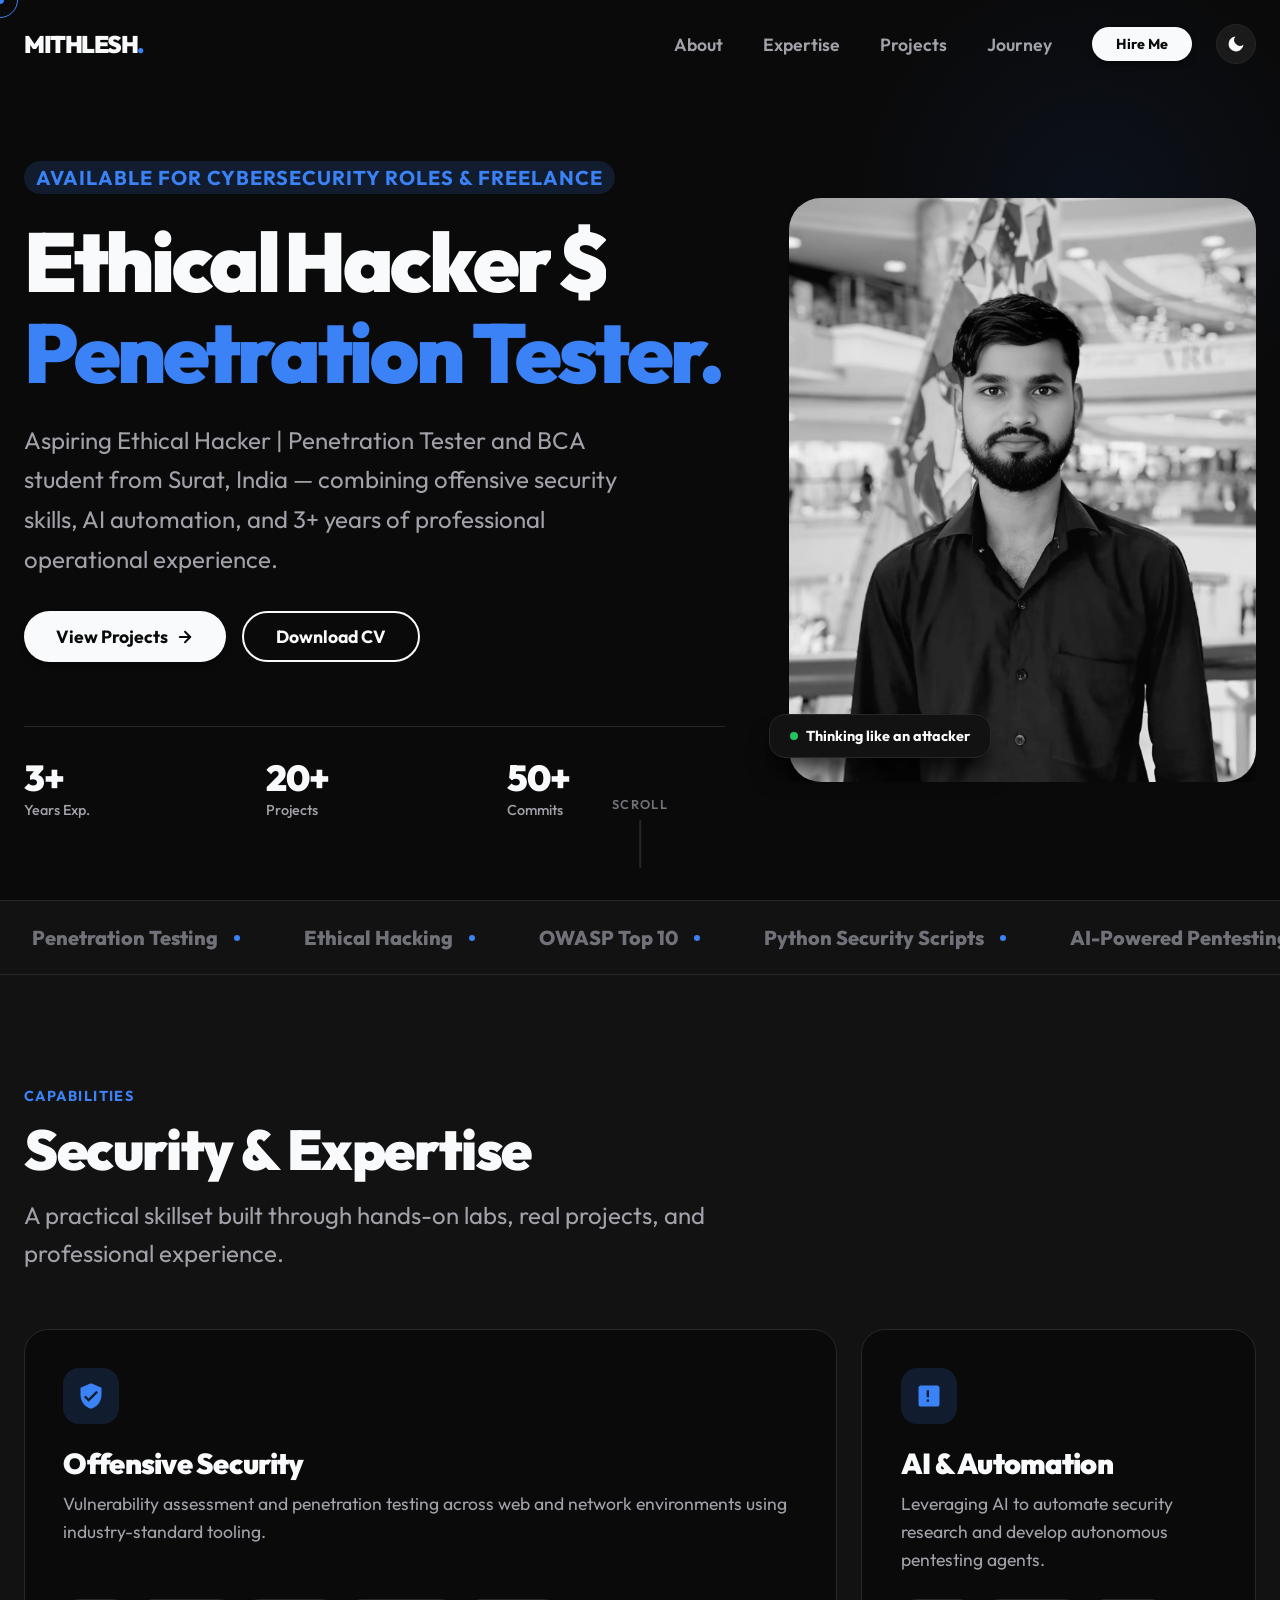
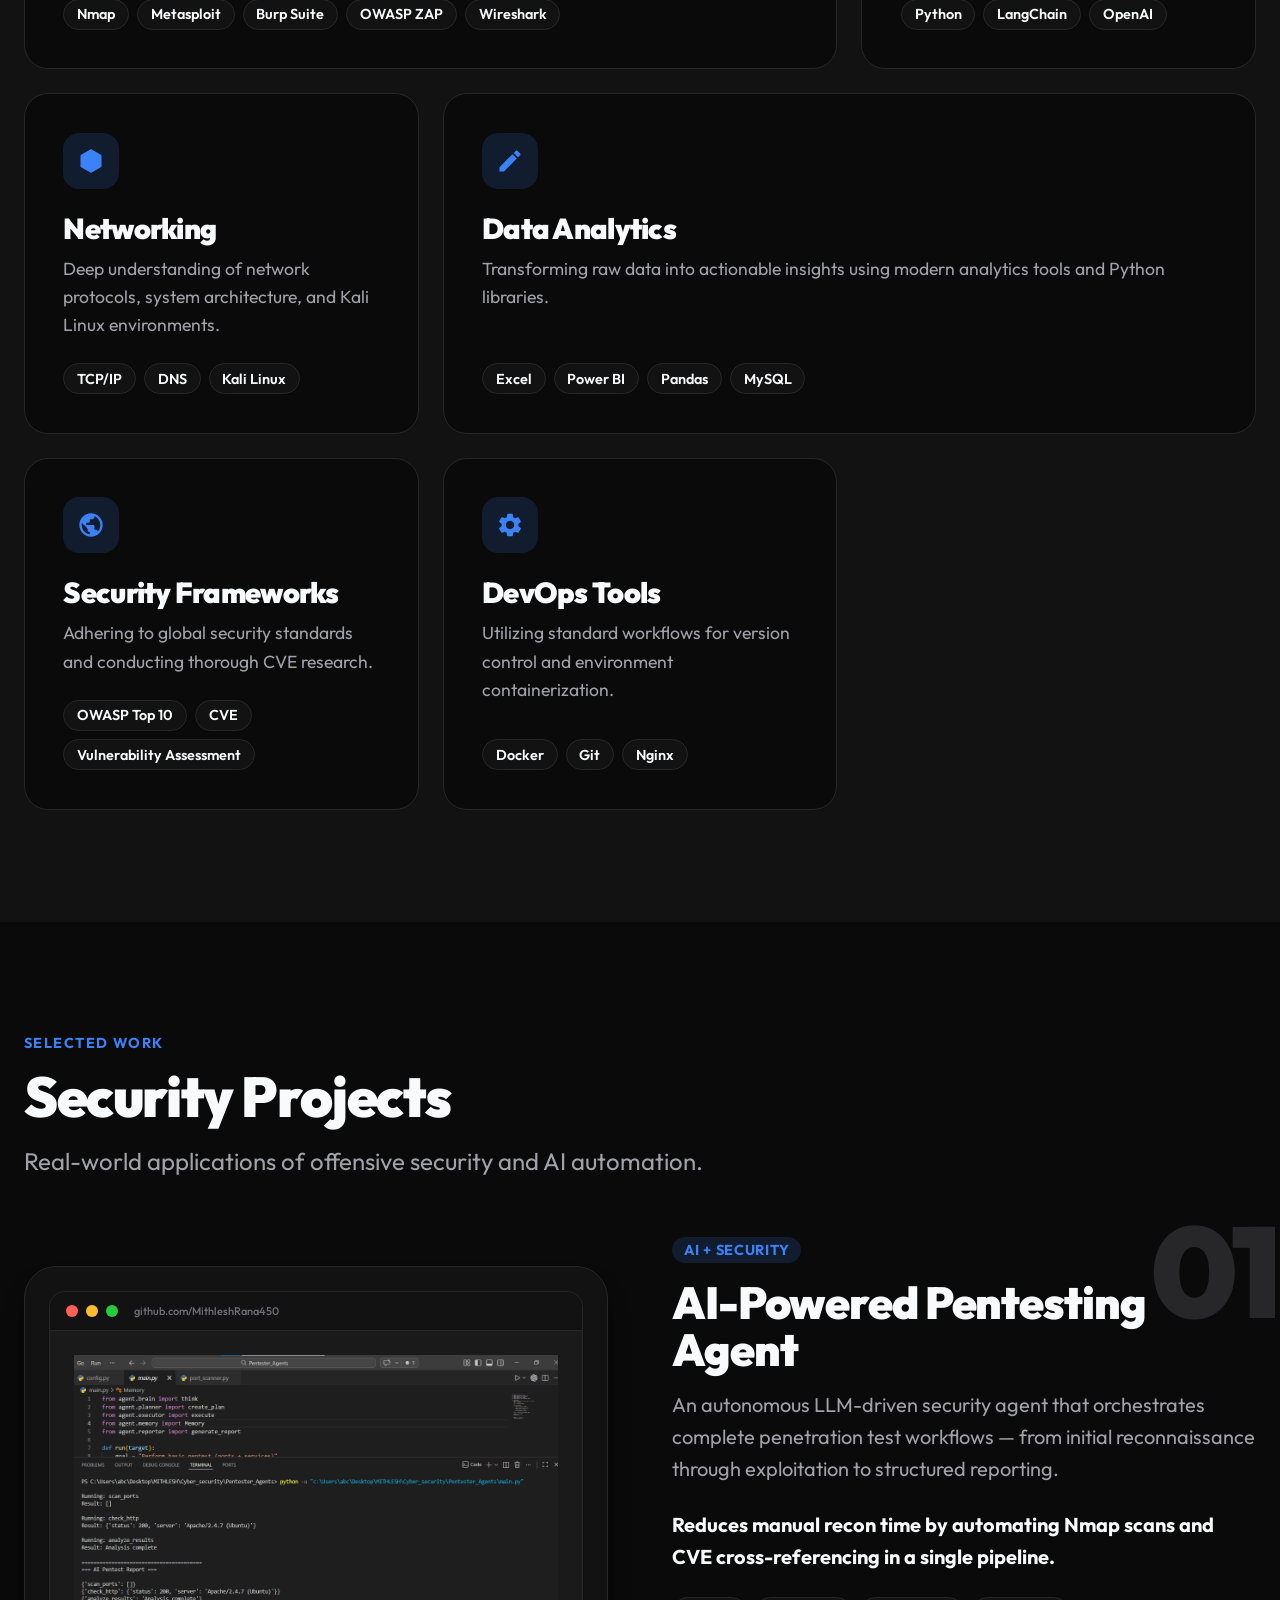
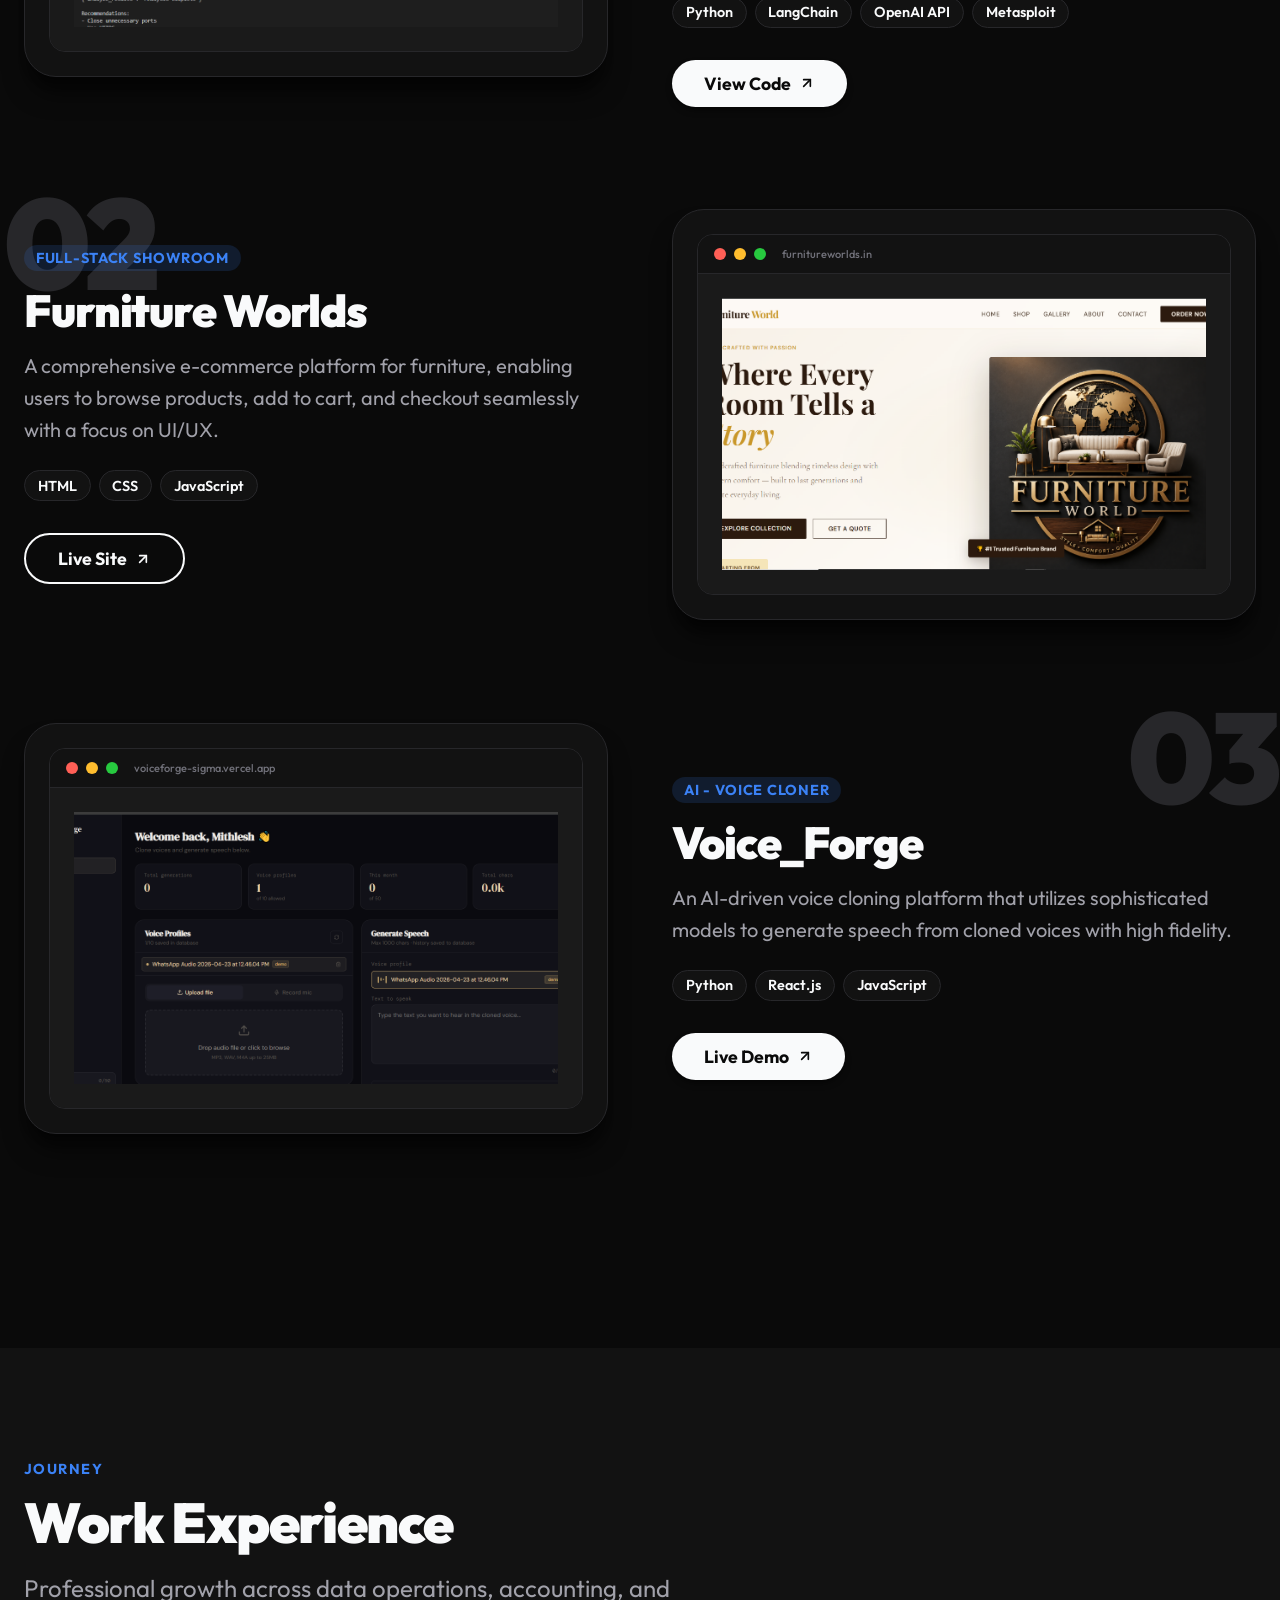
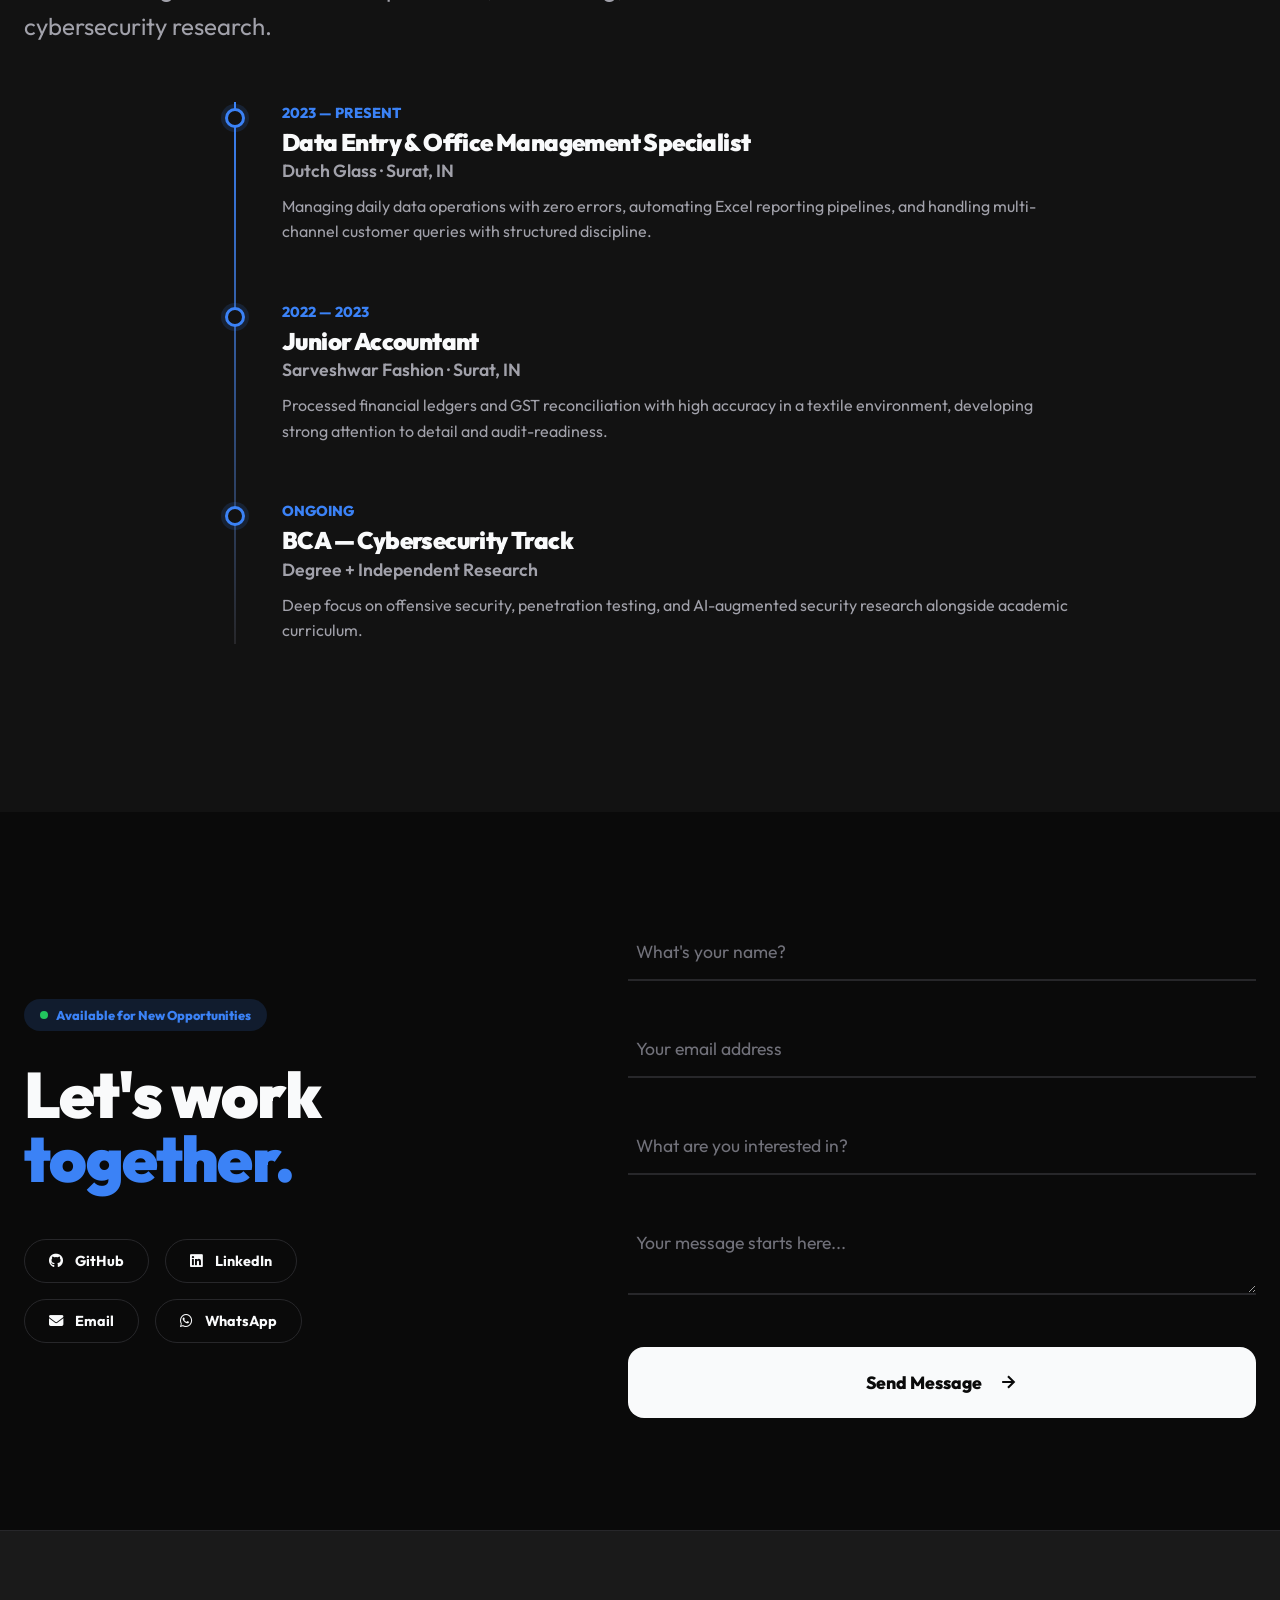
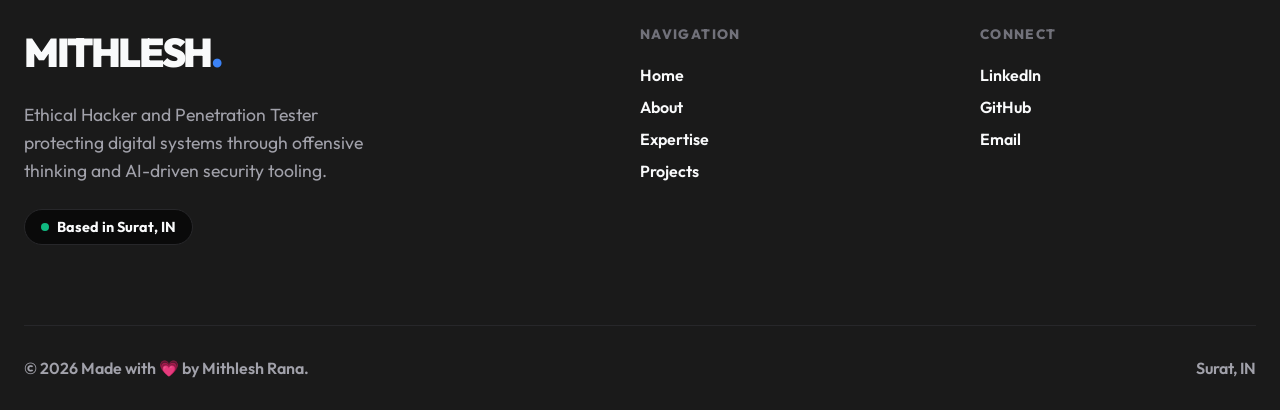
==== commit 26827739: "yee" ====
--- a/index.html
+++ b/index.html
@@ -80,7 +80,7 @@
                 </div>
 
                 <h1 class="hero-title split-title" id="heroTitle">
-                    Ethical Hacker & <span class="text-accent">Penetration Tester.</span>
+                    Ethical Hacker $ <span class="text-accent">Penetration Tester.</span>
                 </h1>
 
                 <p class="hero-desc" id="heroDesc">
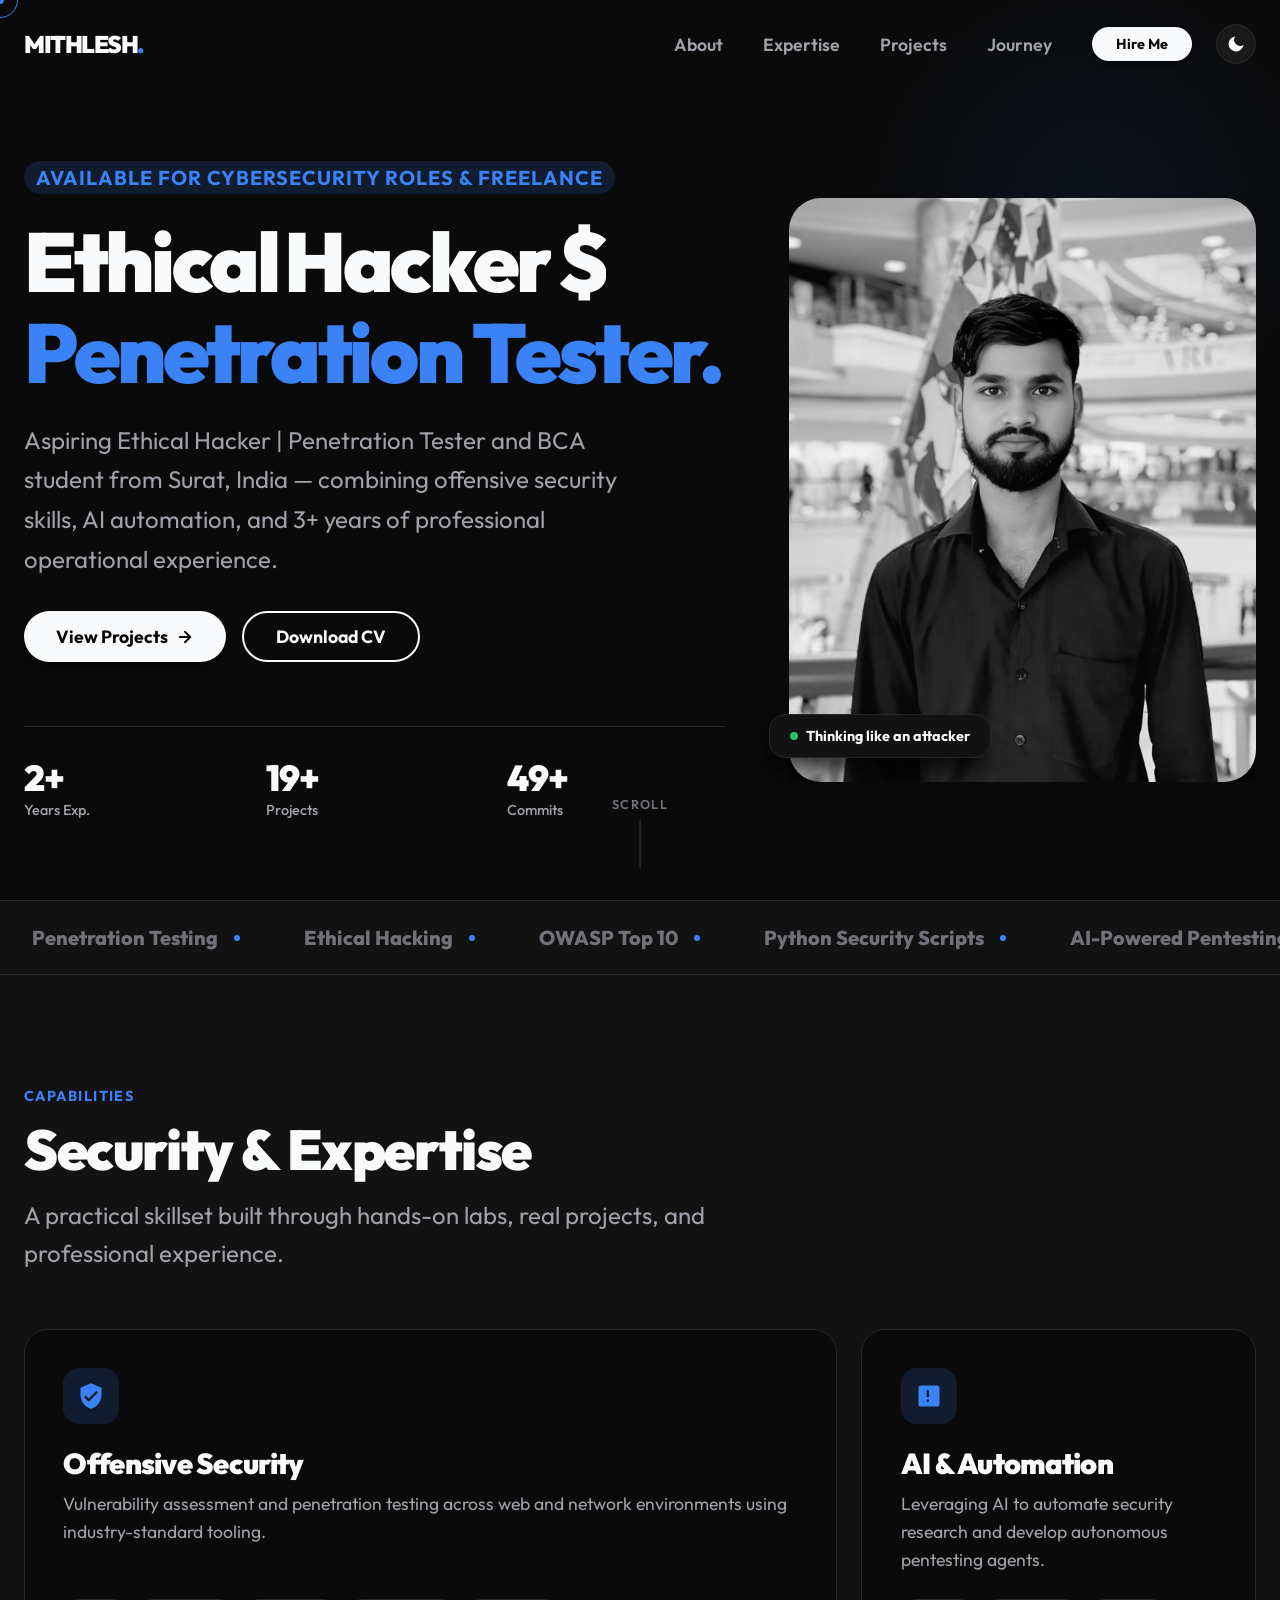
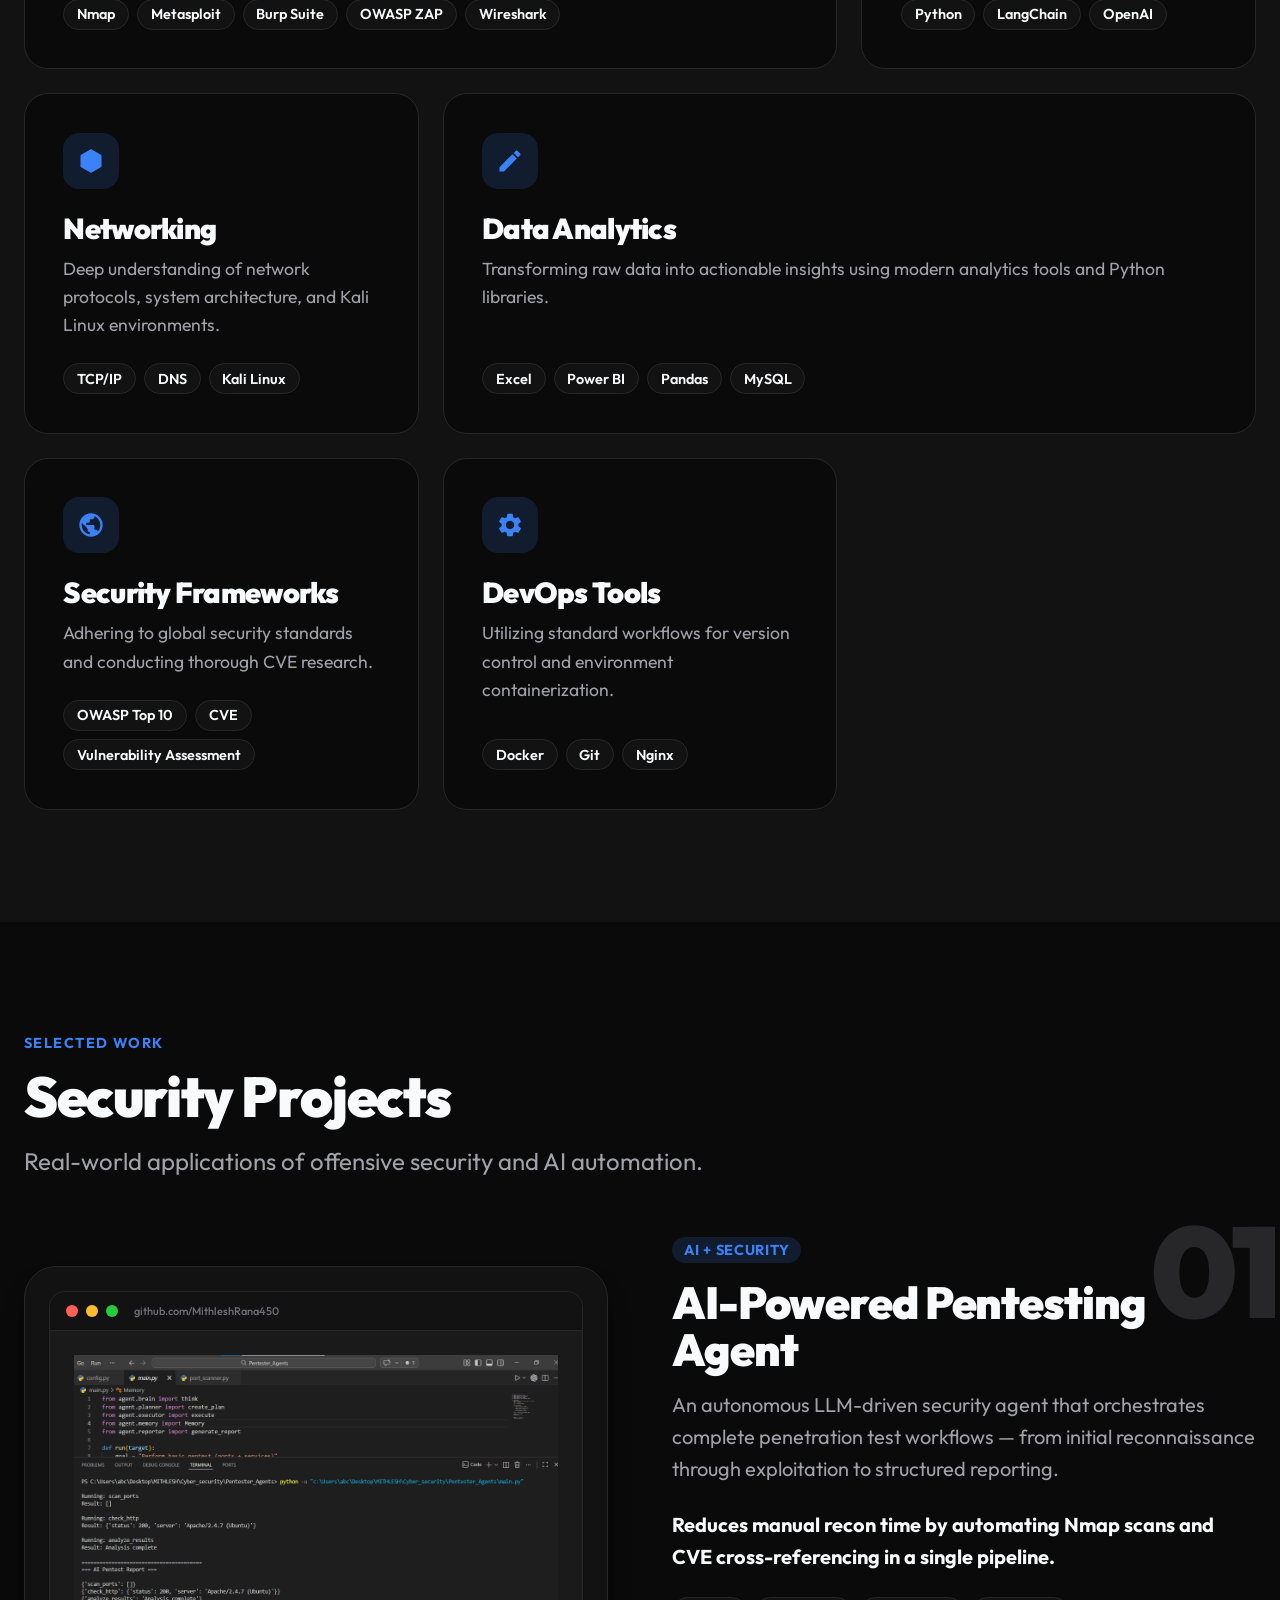
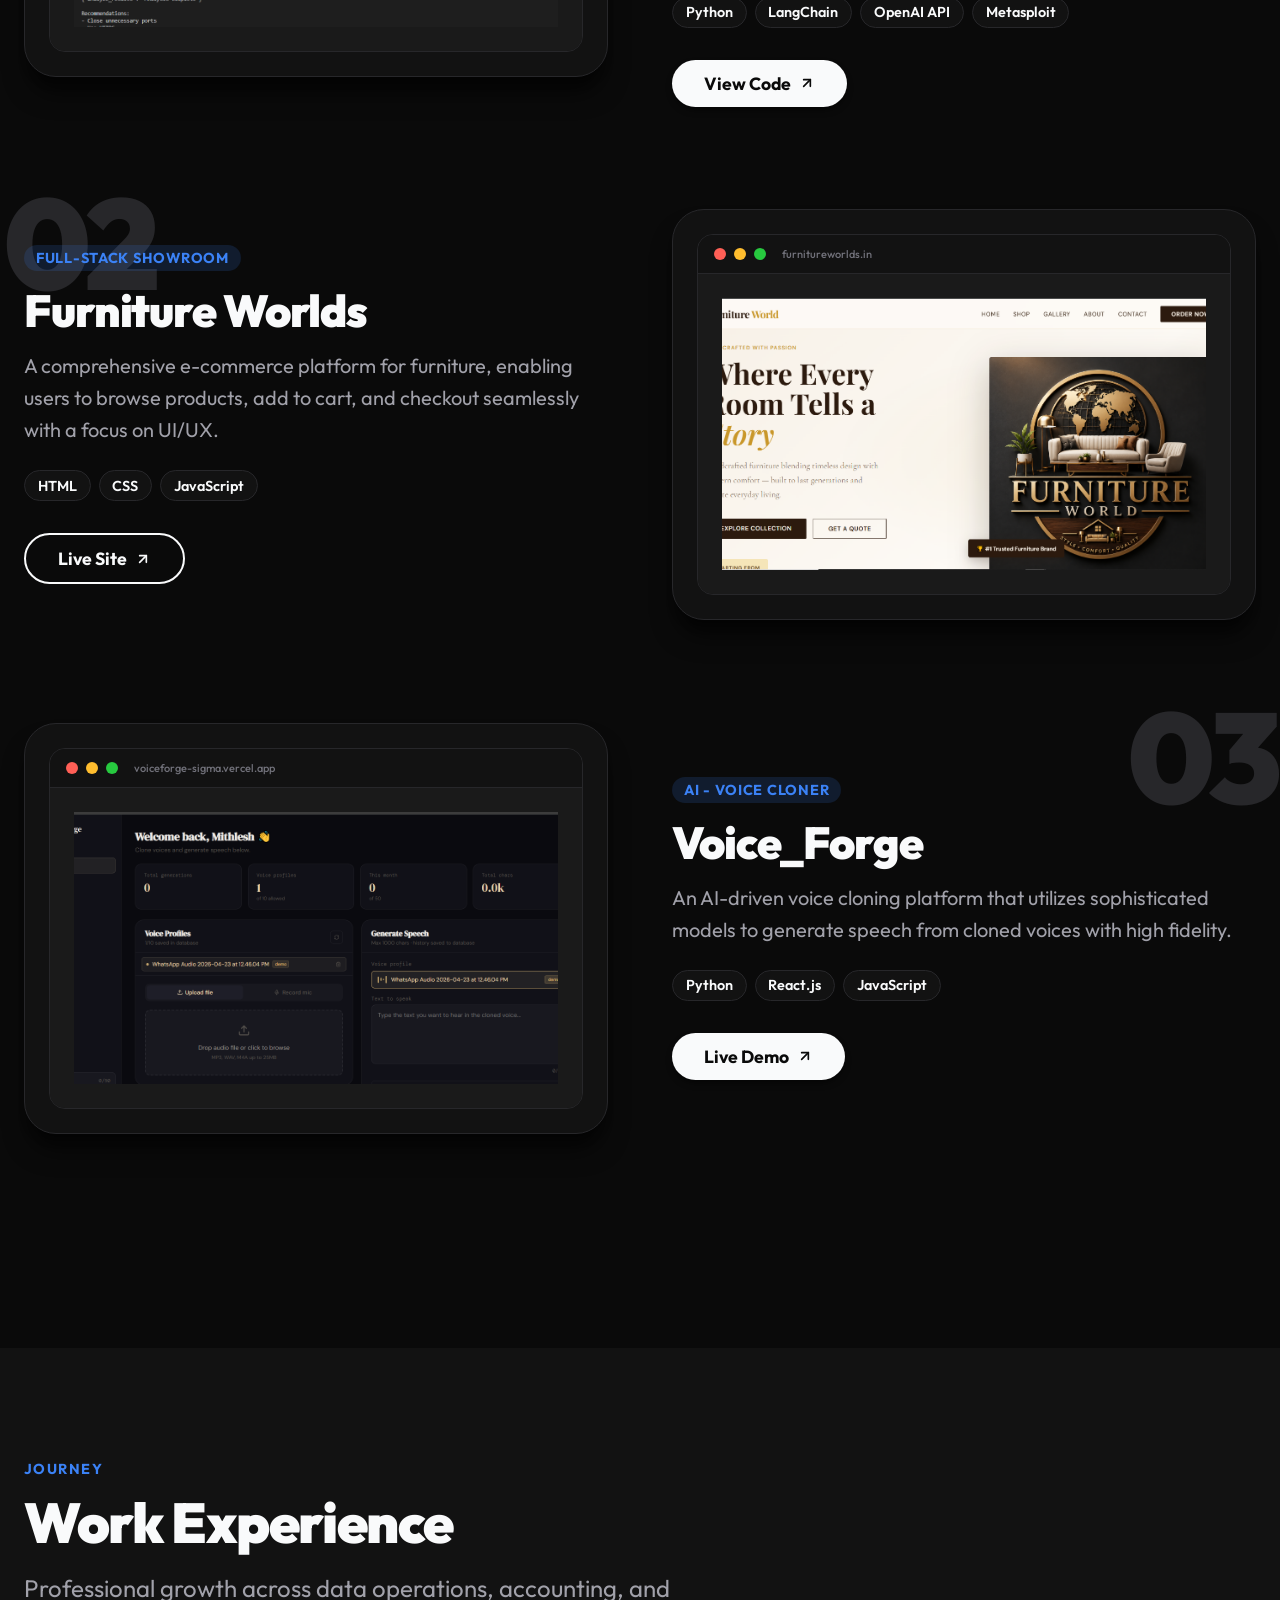
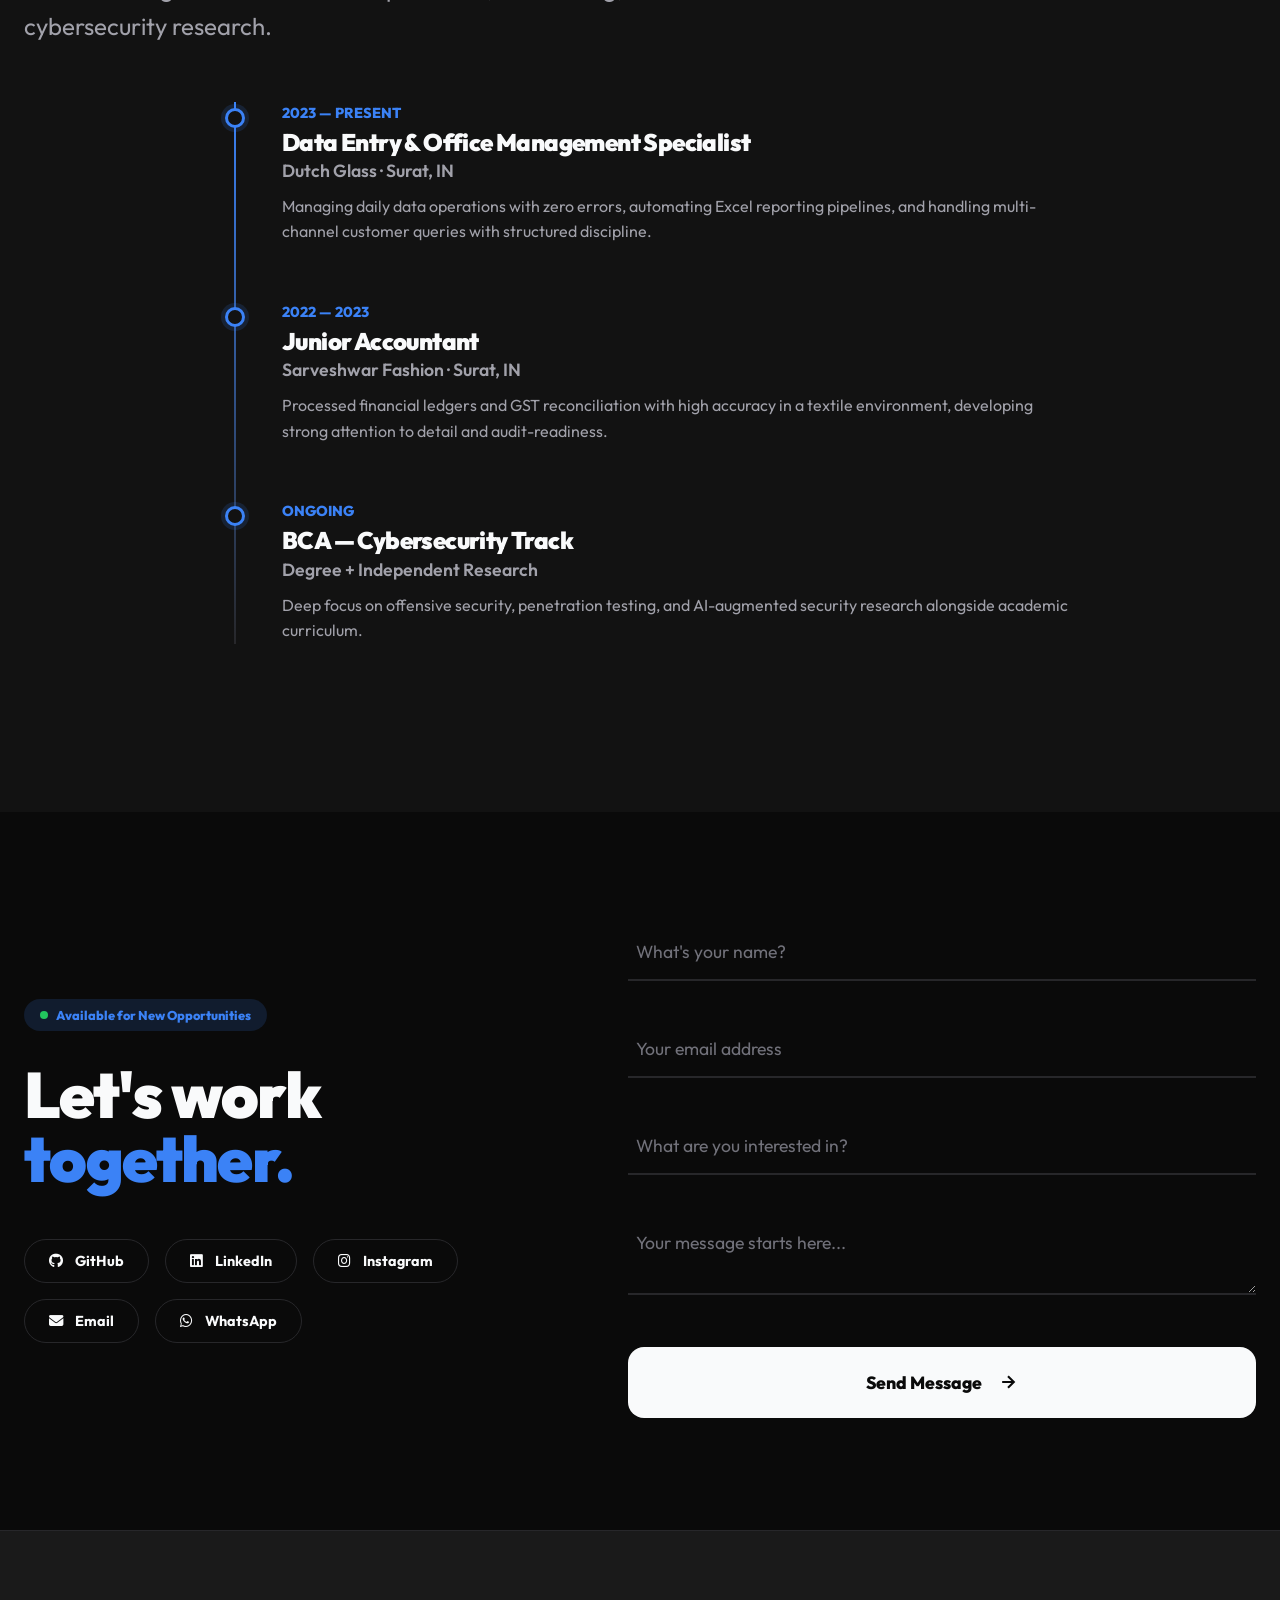
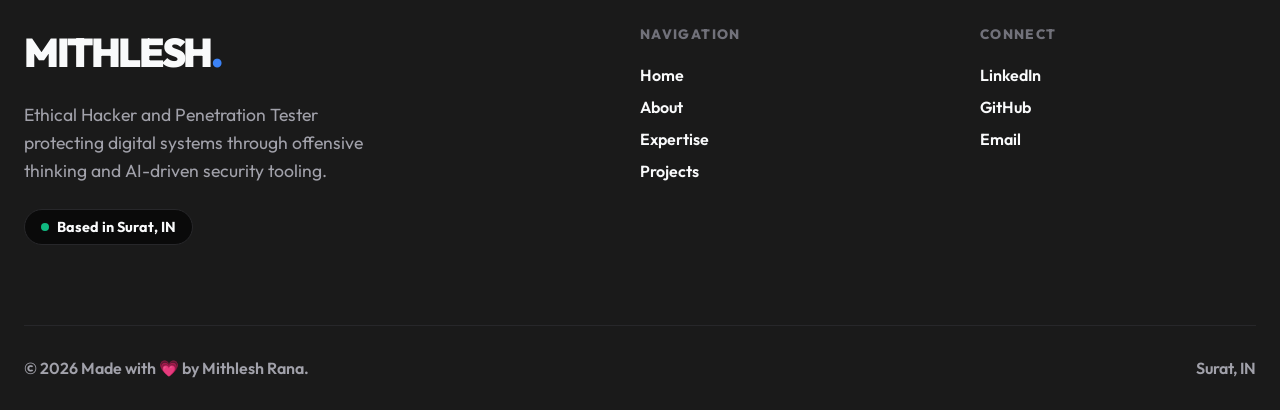
==== commit 36d3ff48: "Updated linkedin and Instagram links" ====
--- a/index.html
+++ b/index.html
@@ -424,9 +424,11 @@
                         <a href="https://github.com/MithleshRana450" target="_blank" class="social-pill">
                             <i class="fab fa-github"></i> GitHub
                         </a>
-                        <a href="https://www.linkedin.com/in/mithlesh-rana-451b412aa/" target="_blank"
-                            class="social-pill">
+                        <a href="https://www.linkedin.com/in/mithleshrana450/" target="_blank" class="social-pill">
                             <i class="fab fa-linkedin"></i> LinkedIn
+                        </a>
+                        <a href="https://www.instagram.com/cr4ckm4st3r450/" target="_blank" class="social-pill">
+                            <i class="fab fa-instagram"></i> Instagram
                         </a>
                     </div>
 
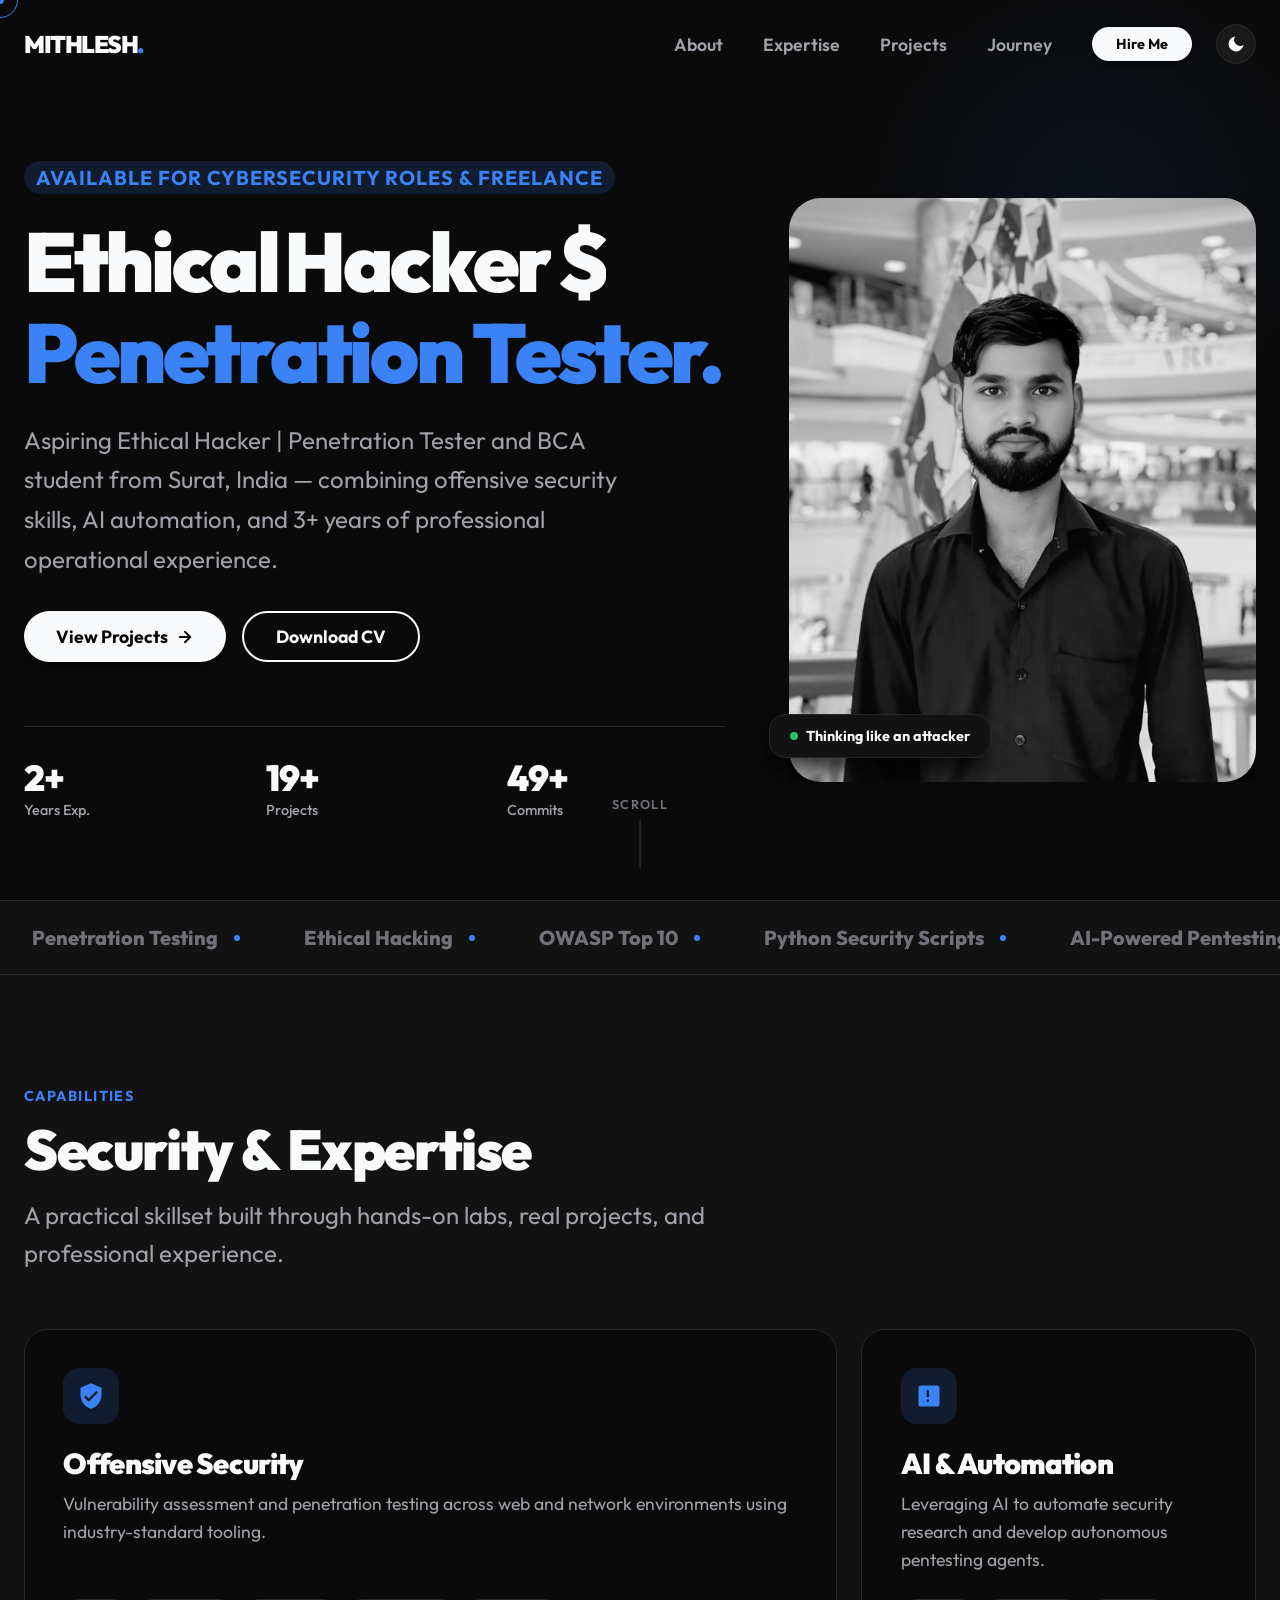
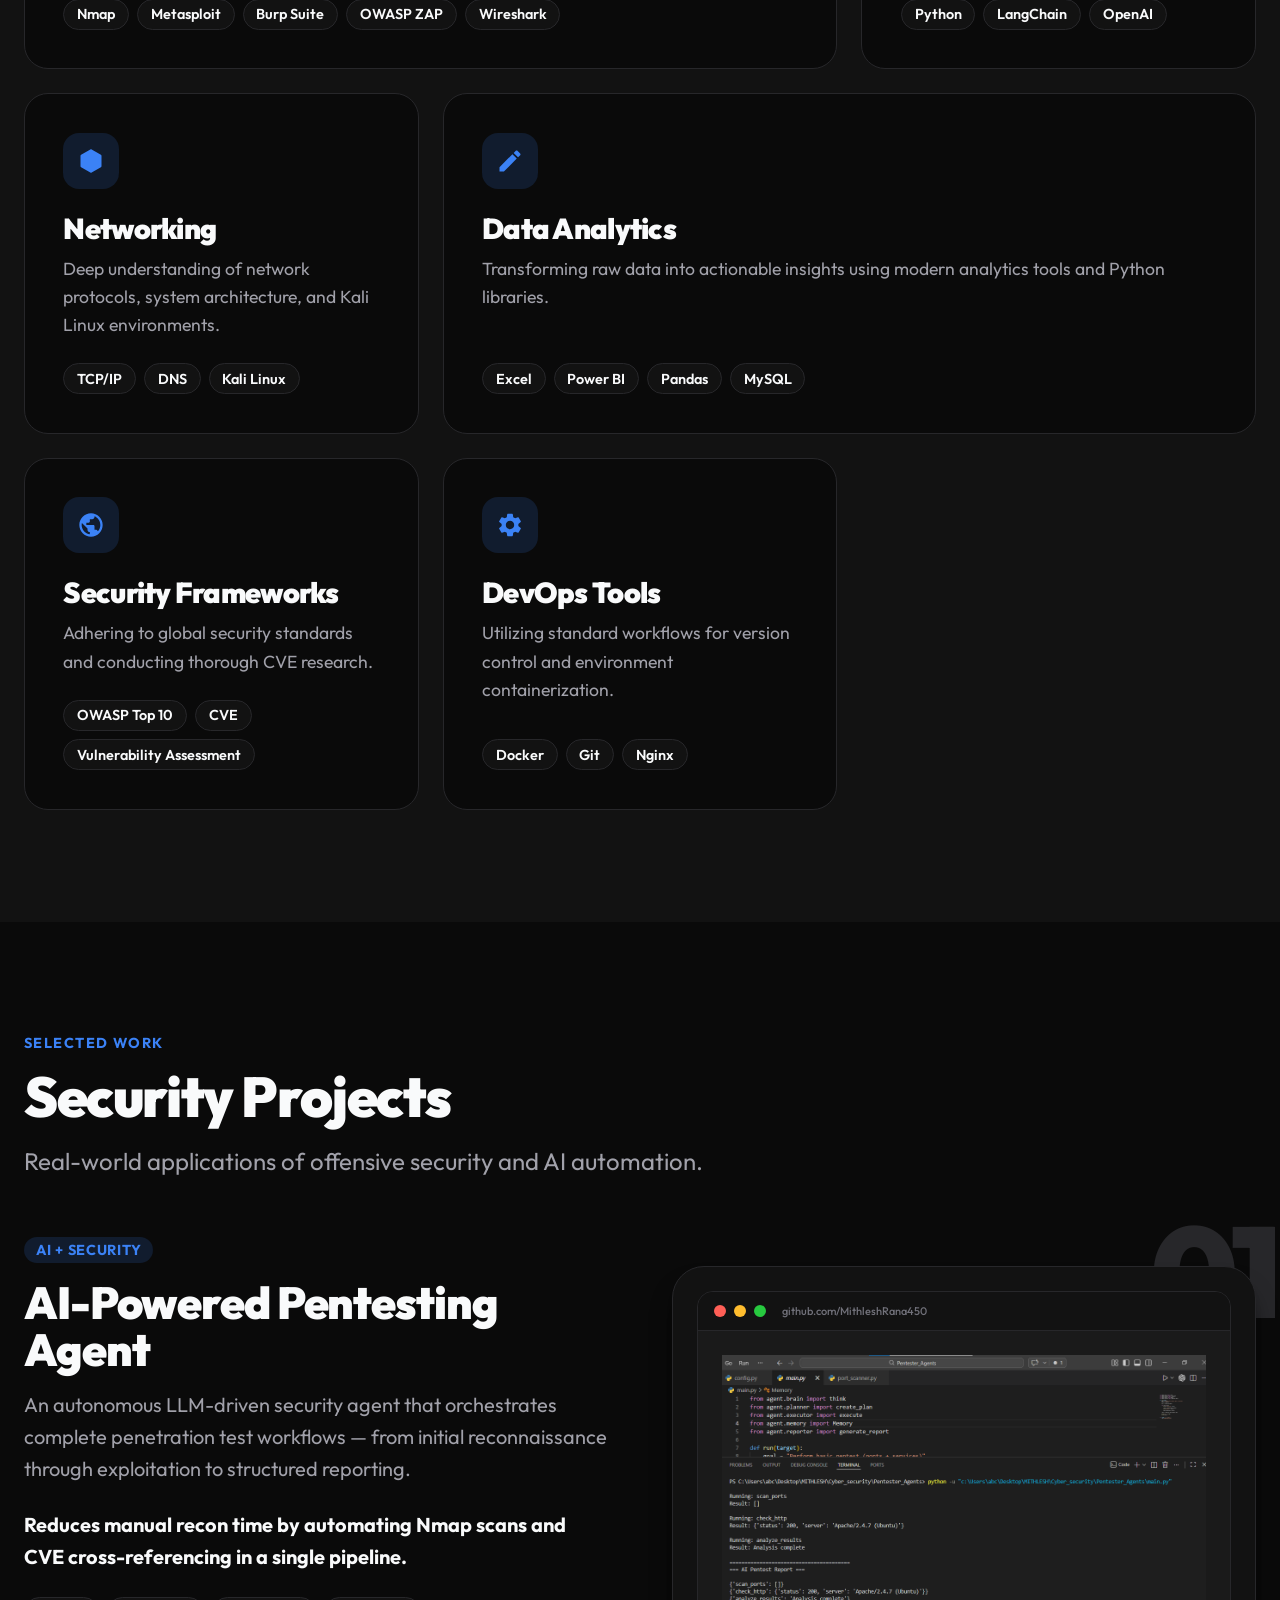
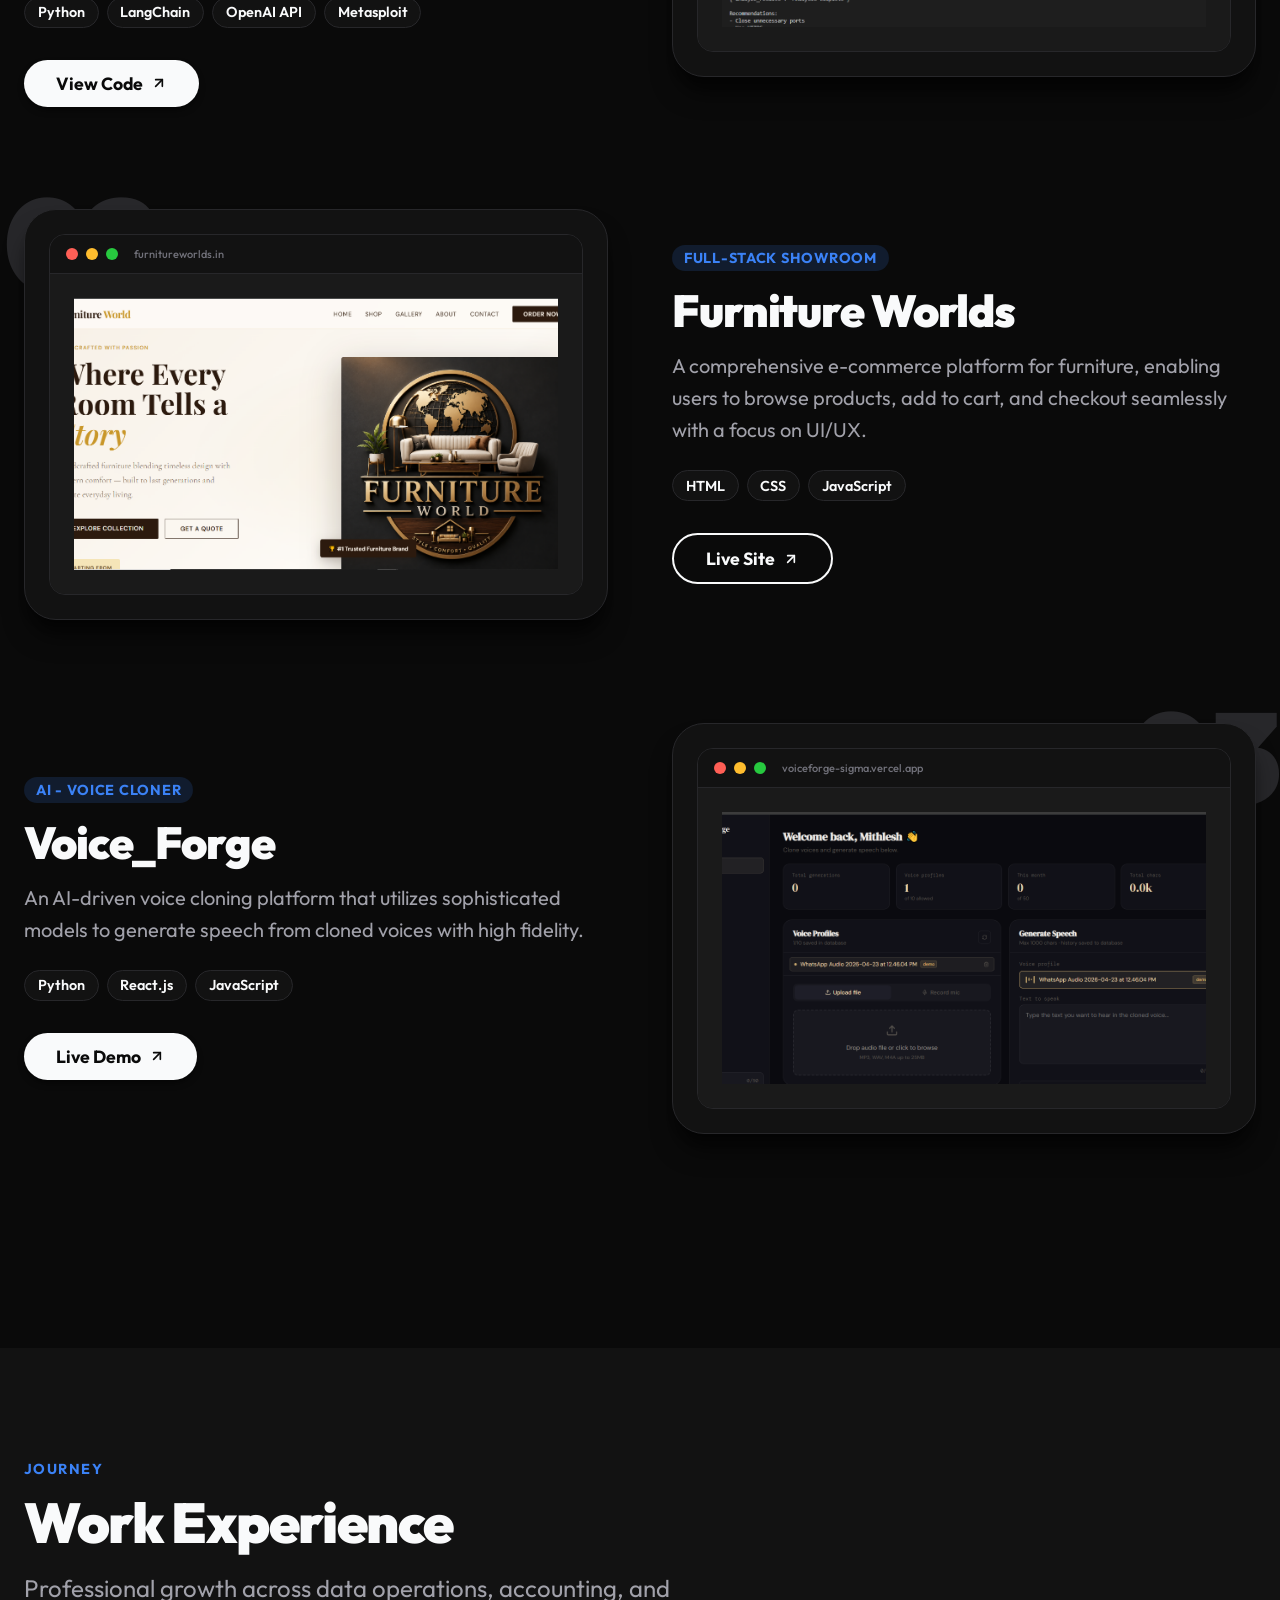
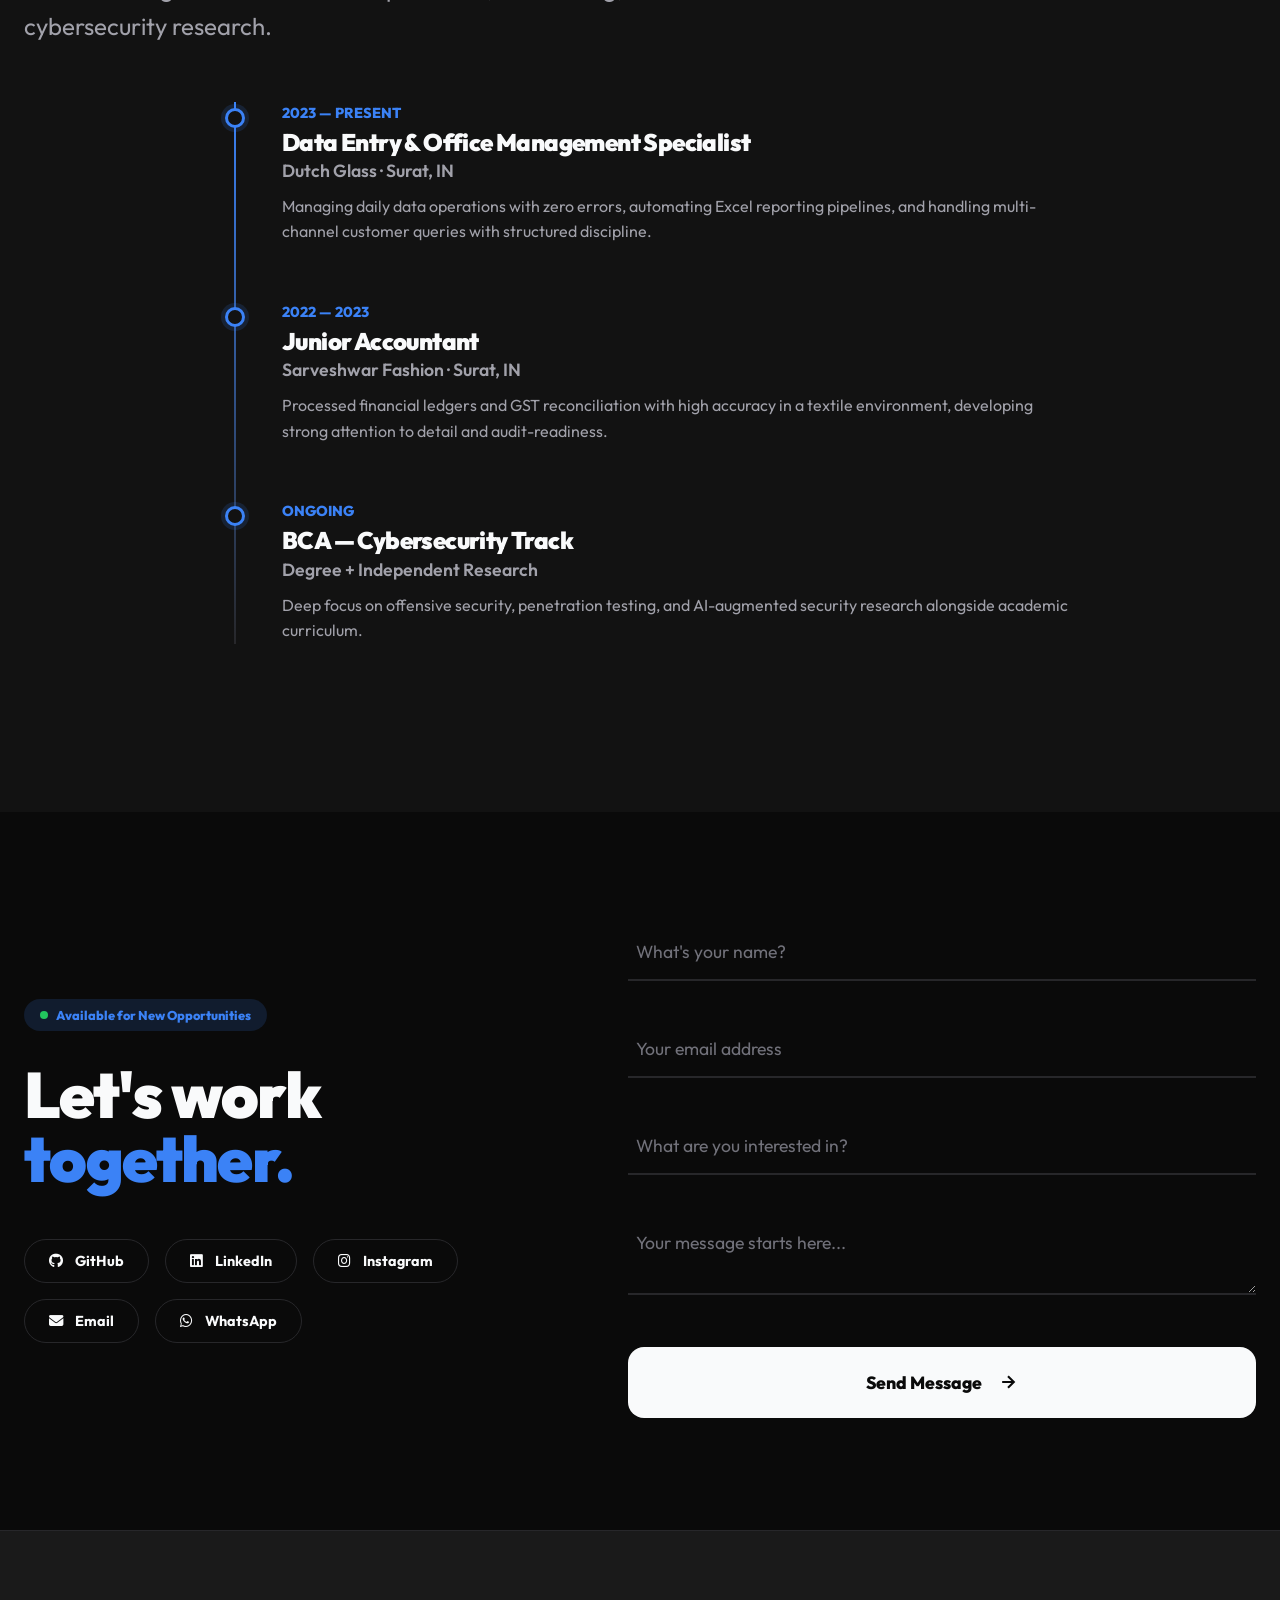
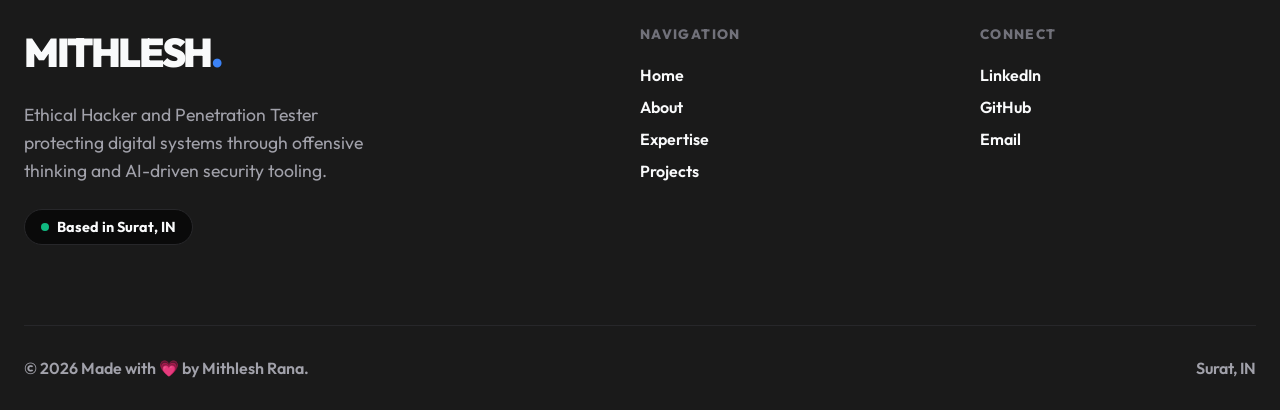
==== commit b6e4db4a: "fixed issues" ====
--- a/index.html
+++ b/index.html
@@ -294,8 +294,8 @@
                 </div>
             </div>
 
-            <div class="project-card">
-                <div class="project-number" style="right:auto;left:-20px;">02</div>
+            <div class="project-card project-card--flip">
+                <div class="project-number project-number-left">02</div>
                 <div class="project-info slide-right">
                     <div class="project-header"><span class="badge">Full-Stack Showroom</span></div>
                     <h3 class="project-title">Furniture Worlds</h3>
--- a/portfolio.css
+++ b/portfolio.css
@@ -253,11 +253,12 @@
 
 /* ======================== PROJECTS (3D TILT & MOCKUPS) ======================== */
 .project-card { display: grid; grid-template-columns: 1fr 1fr; gap: clamp(2rem, 5vw, 4rem); margin-bottom: clamp(4rem, 8vw, 7rem); align-items: center; position: relative; }
-.project-card:nth-child(even) .project-info { order: 2; }
-.project-card:nth-child(even) .project-visual { order: 1; }
+.project-card--flip .project-info { order: 2; }
+.project-card--flip .project-visual { order: 1; }
 
 .project-info { max-width: 600px; }
 .project-number { font-size: clamp(4rem, 10vw, 8rem); font-weight: 900; color: var(--color-border); line-height: 1; position: absolute; top: -30px; right: -20px; z-index: 0; pointer-events: none; letter-spacing: -0.05em; transition: color 0.5s ease; }
+.project-number-left { right: auto; left: -20px; }
 .project-header, .project-title, .project-desc, .tech-list, .btn { position: relative; z-index: 1; }
 .project-title { font-size: clamp(2rem, 4vw, 2.8rem); margin-bottom: 1rem; margin-top: 1rem; }
 .project-desc { font-size: var(--text-lg); color: var(--color-text-secondary); margin-bottom: 1.5rem; line-height: 1.6; }
@@ -339,9 +340,10 @@
     .hero-visual { justify-content: center; margin-top: 2rem; }
     .hero-tag { display: none; }
     .bento-large, .bento-medium { grid-column: span 6; }
-    .project-card, .project-card:nth-child(even) .project-info, .project-card:nth-child(even) .project-visual { order: 0; }
+    .project-card, .project-card--flip .project-info, .project-card--flip .project-visual { order: 0; }
     .project-card { grid-template-columns: 1fr; gap: 3rem; }
     .contact-grid { grid-template-columns: 1fr; gap: 3rem; }
+    .project-number { display: none; }
 }
 
 @media (max-width: 768px) {
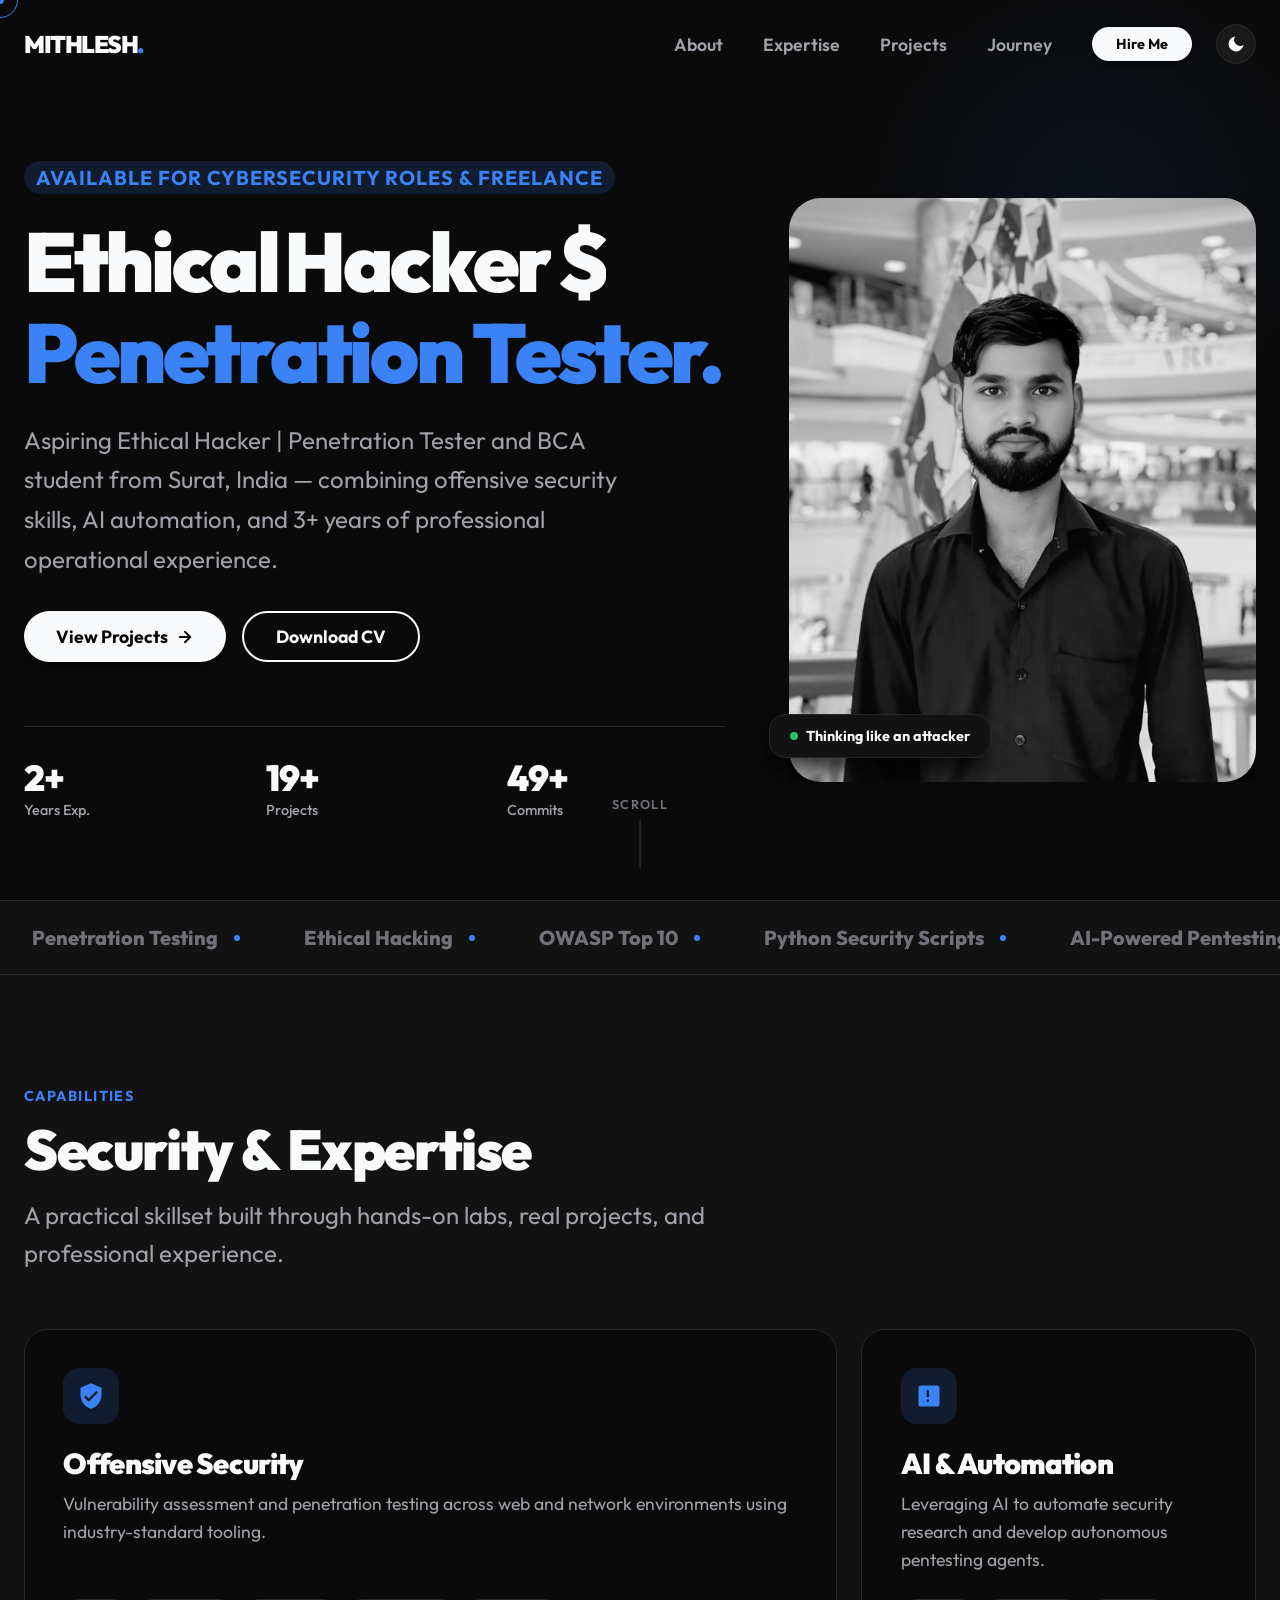
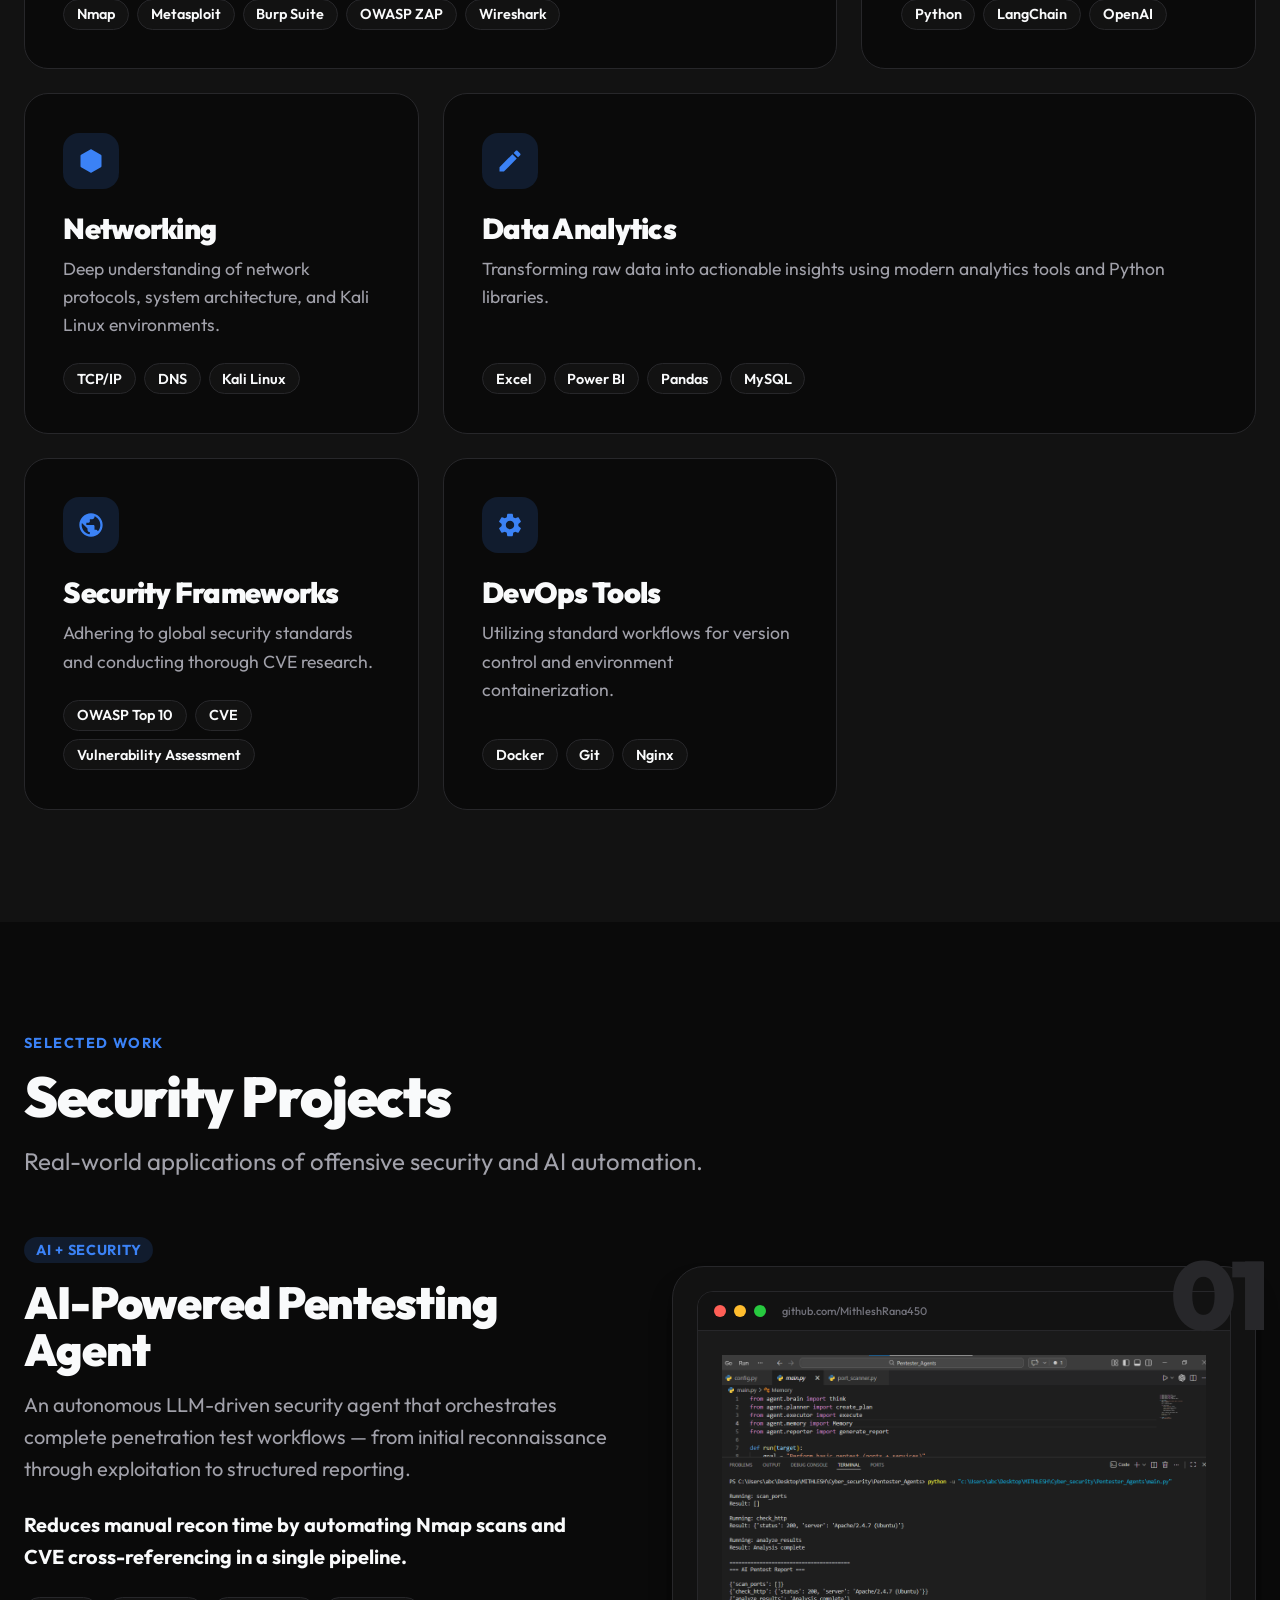
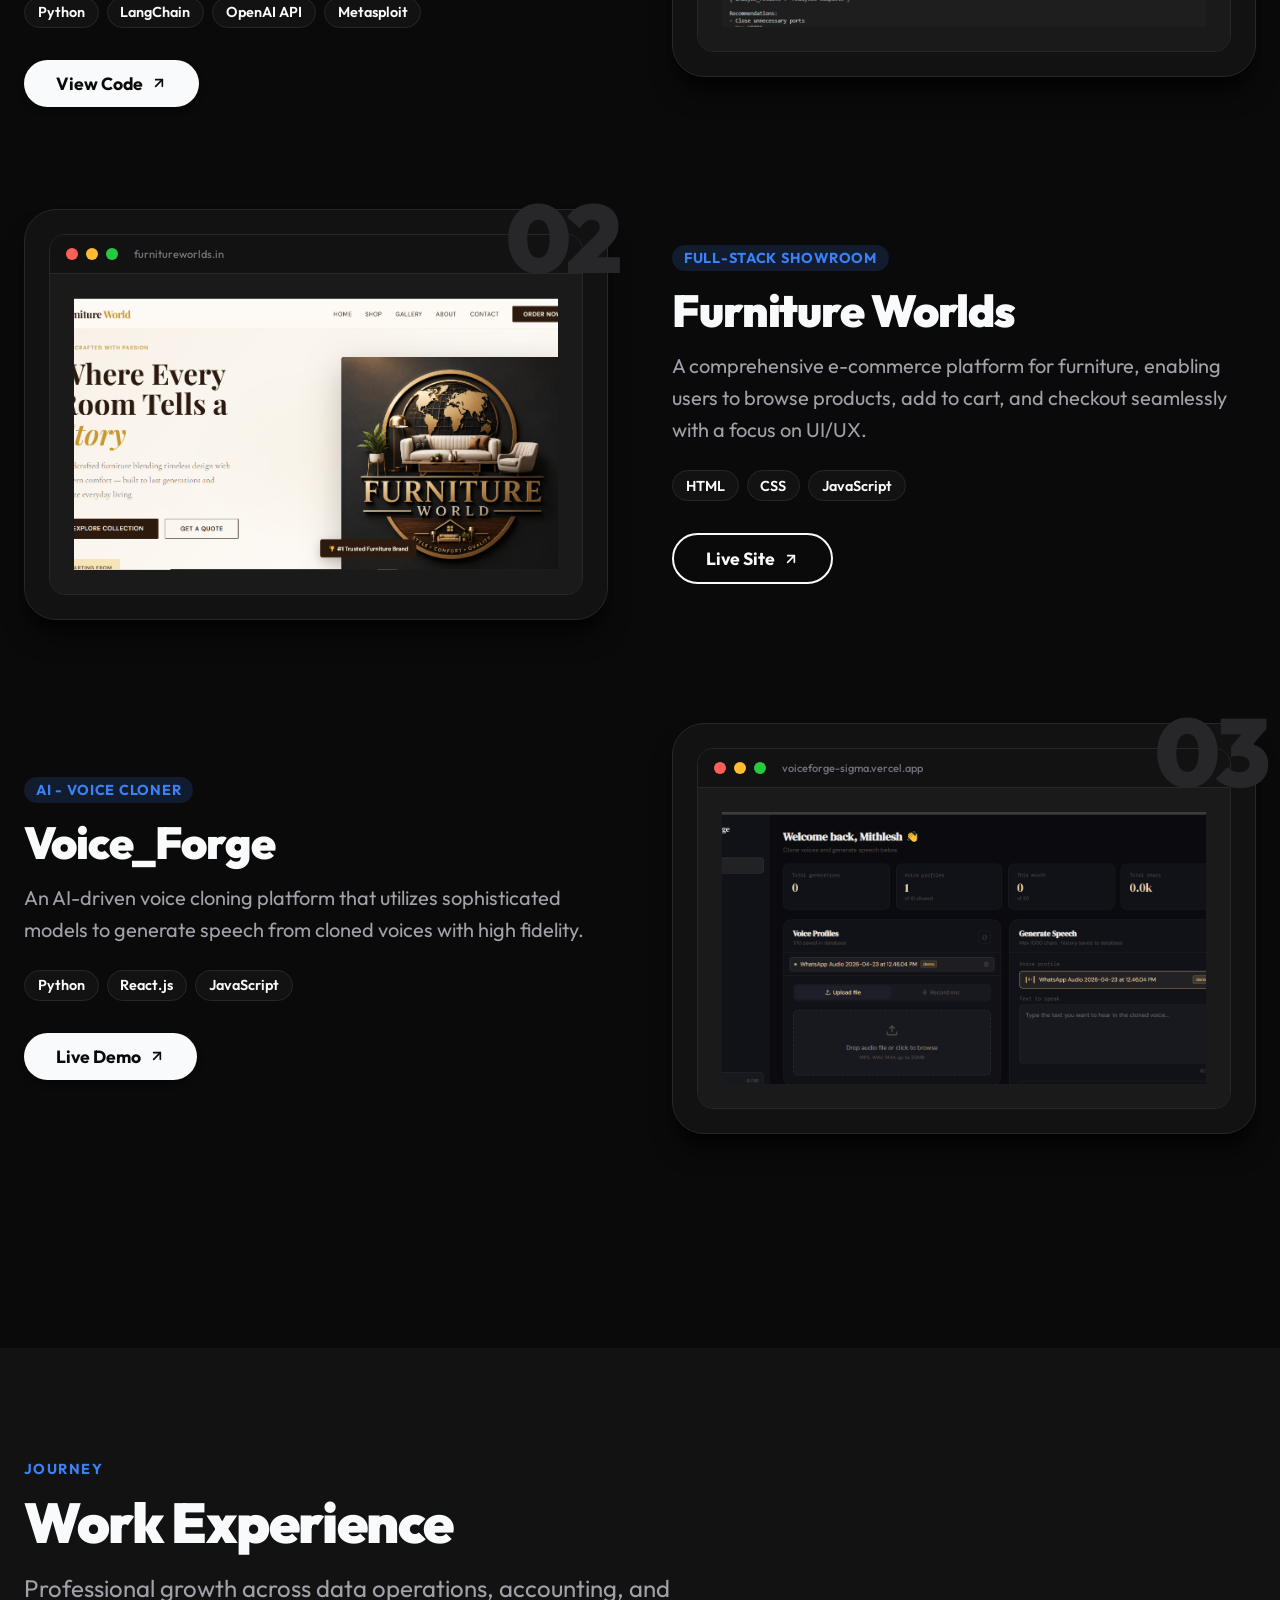
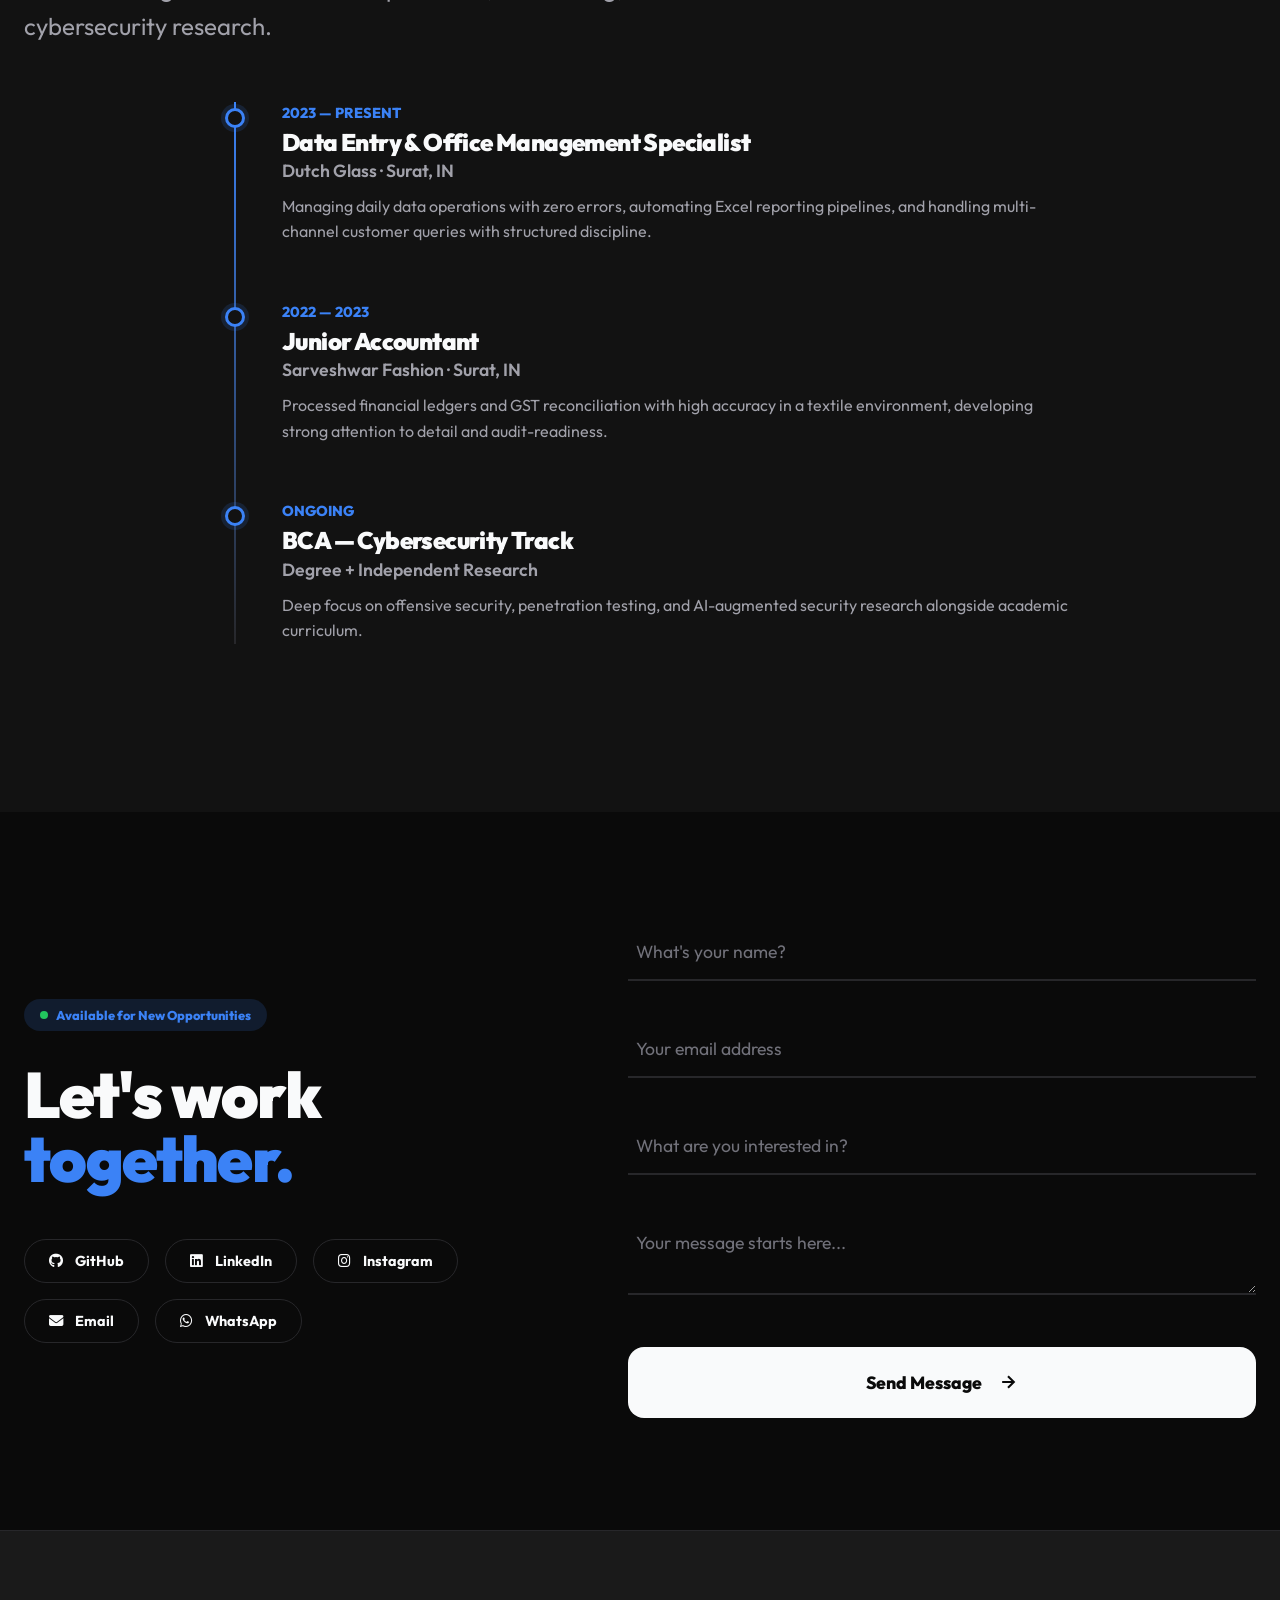
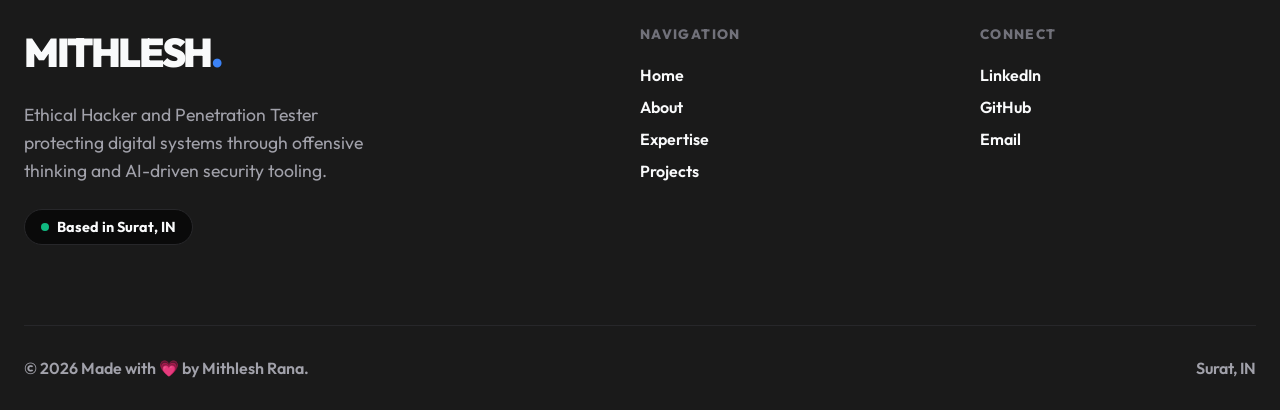
==== commit 2023da87: "added project card" ====
--- a/index.html
+++ b/index.html
@@ -256,7 +256,6 @@
             </div>
 
             <div class="project-card">
-                <div class="project-number">01</div>
                 <div class="project-info slide-left">
                     <div class="project-header"><span class="badge">AI + Security</span></div>
                     <h3 class="project-title">AI-Powered Pentesting Agent</h3>
@@ -279,6 +278,7 @@
                     </a>
                 </div>
                 <div class="project-visual slide-right">
+                    <div class="project-number">01</div>
                     <div class="browser-mockup">
                         <div class="browser-top">
                             <div class="browser-dot dot-red"></div>
@@ -295,7 +295,6 @@
             </div>
 
             <div class="project-card project-card--flip">
-                <div class="project-number project-number-left">02</div>
                 <div class="project-info slide-right">
                     <div class="project-header"><span class="badge">Full-Stack Showroom</span></div>
                     <h3 class="project-title">Furniture Worlds</h3>
@@ -314,6 +313,7 @@
                     </a>
                 </div>
                 <div class="project-visual slide-left">
+                    <div class="project-number">02</div>
                     <div class="browser-mockup">
                         <div class="browser-top">
                             <div class="browser-dot dot-red"></div>
@@ -330,7 +330,6 @@
             </div>
 
             <div class="project-card">
-                <div class="project-number">03</div>
                 <div class="project-info slide-left">
                     <div class="project-header"><span class="badge">AI - Voice Cloner</span></div>
                     <h3 class="project-title">Voice_Forge</h3>
@@ -349,6 +348,7 @@
                     </a>
                 </div>
                 <div class="project-visual slide-right">
+                    <div class="project-number">03</div>
                     <div class="browser-mockup">
                         <div class="browser-top">
                             <div class="browser-dot dot-red"></div>
--- a/portfolio.css
+++ b/portfolio.css
@@ -257,13 +257,12 @@
 .project-card--flip .project-visual { order: 1; }
 
 .project-info { max-width: 600px; }
-.project-number { font-size: clamp(4rem, 10vw, 8rem); font-weight: 900; color: var(--color-border); line-height: 1; position: absolute; top: -30px; right: -20px; z-index: 0; pointer-events: none; letter-spacing: -0.05em; transition: color 0.5s ease; }
-.project-number-left { right: auto; left: -20px; }
+.project-number { font-size: clamp(3rem, 8vw, 6rem); font-weight: 900; color: var(--color-border); line-height: 1; position: absolute; top: -20px; right: -10px; z-index: 0; pointer-events: none; letter-spacing: -0.05em; transition: color 0.5s ease; }
 .project-header, .project-title, .project-desc, .tech-list, .btn { position: relative; z-index: 1; }
 .project-title { font-size: clamp(2rem, 4vw, 2.8rem); margin-bottom: 1rem; margin-top: 1rem; }
 .project-desc { font-size: var(--text-lg); color: var(--color-text-secondary); margin-bottom: 1.5rem; line-height: 1.6; }
 
-.project-visual { background: var(--color-bg-surface); border-radius: var(--radius-2xl); padding: clamp(1rem, 2vw, 1.5rem); border: 1px solid var(--color-border); box-shadow: var(--shadow-xl); transform: perspective(1000px) rotateY(0deg) rotateX(0deg); transition: transform 0.1s ease, border-color 0.5s ease; z-index: 2;}
+.project-visual { background: var(--color-bg-surface); border-radius: var(--radius-2xl); padding: clamp(1rem, 2vw, 1.5rem); border: 1px solid var(--color-border); box-shadow: var(--shadow-xl); transform: perspective(1000px) rotateY(0deg) rotateX(0deg); transition: transform 0.1s ease, border-color 0.5s ease; z-index: 2; position: relative; }
 .browser-mockup { border-radius: var(--radius-lg); overflow: hidden; border: 1px solid var(--color-border); }
 .browser-top { background: var(--color-bg-surface); padding: 12px 16px; display: flex; gap: 8px; border-bottom: 1px solid var(--color-border); align-items: center; }
 .browser-top span { font-size: 11px; color: var(--color-text-tertiary); margin-left: 8px; font-weight: 500; }
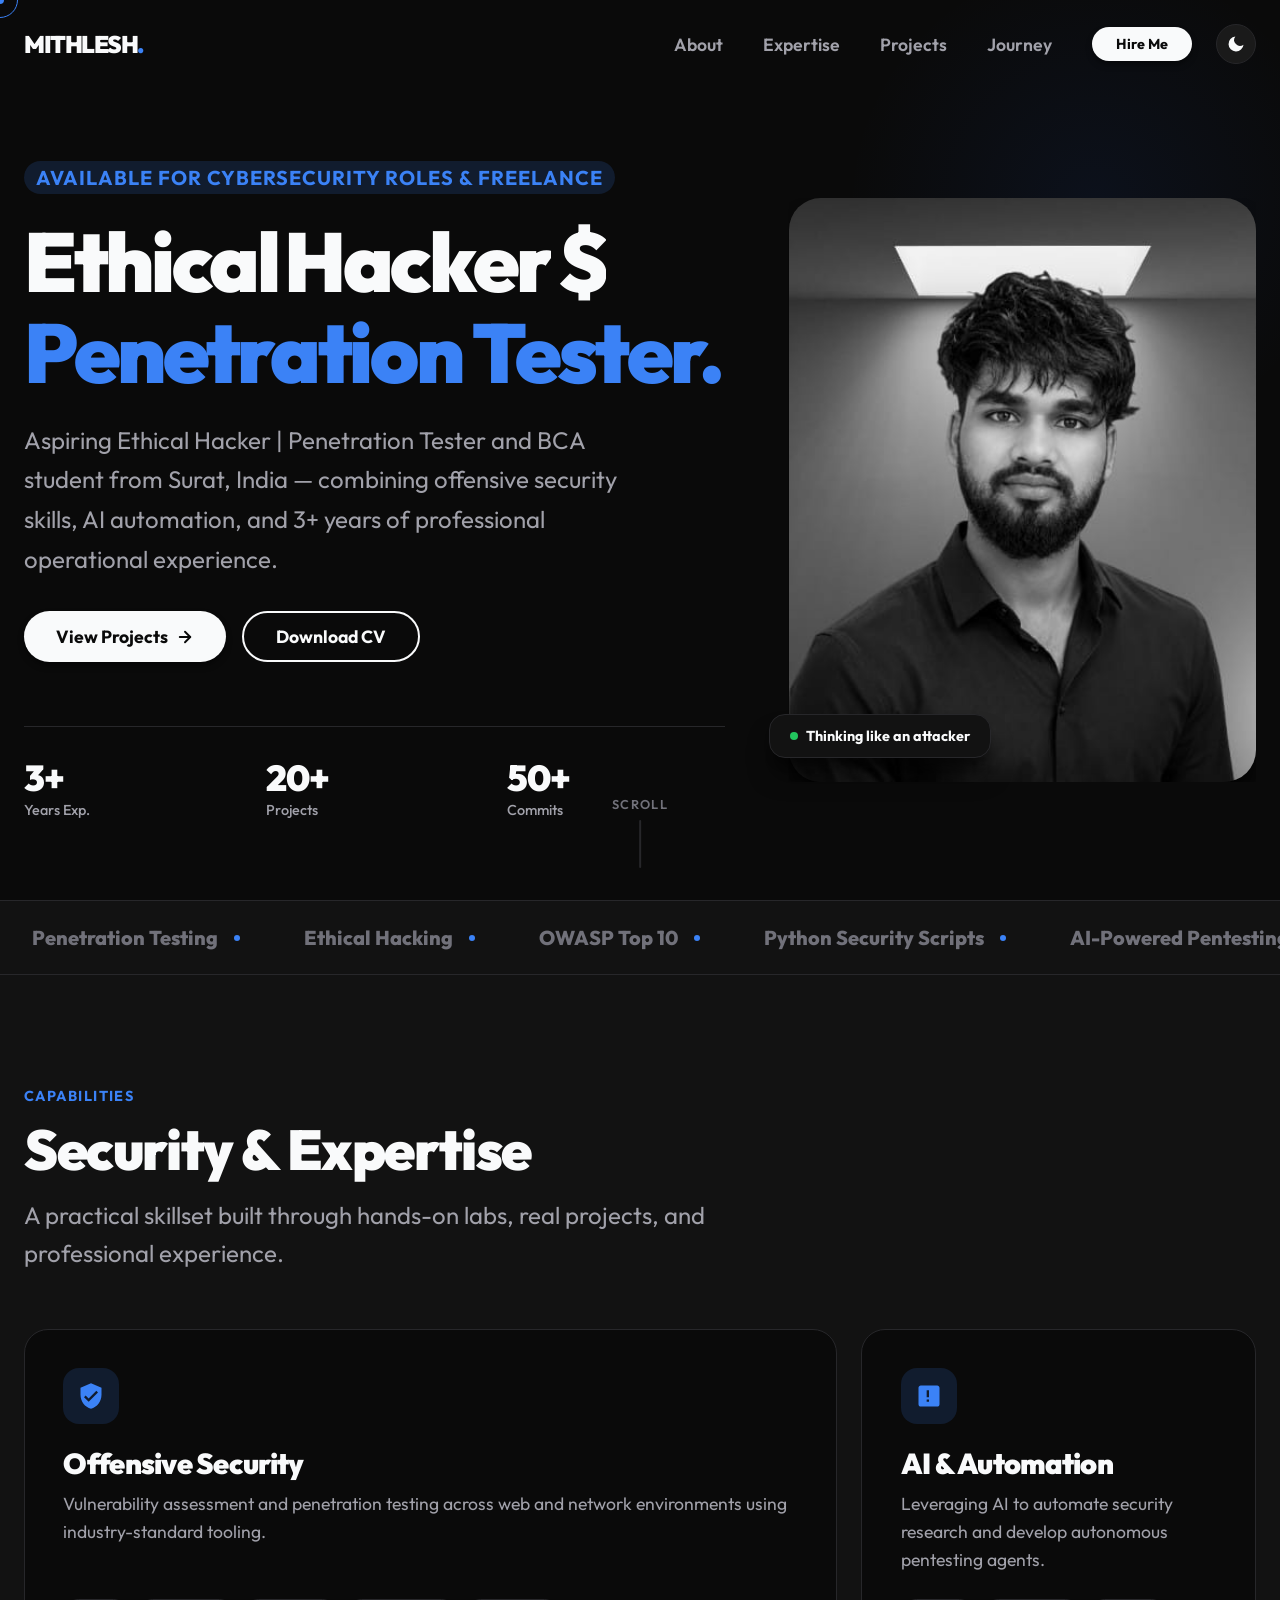
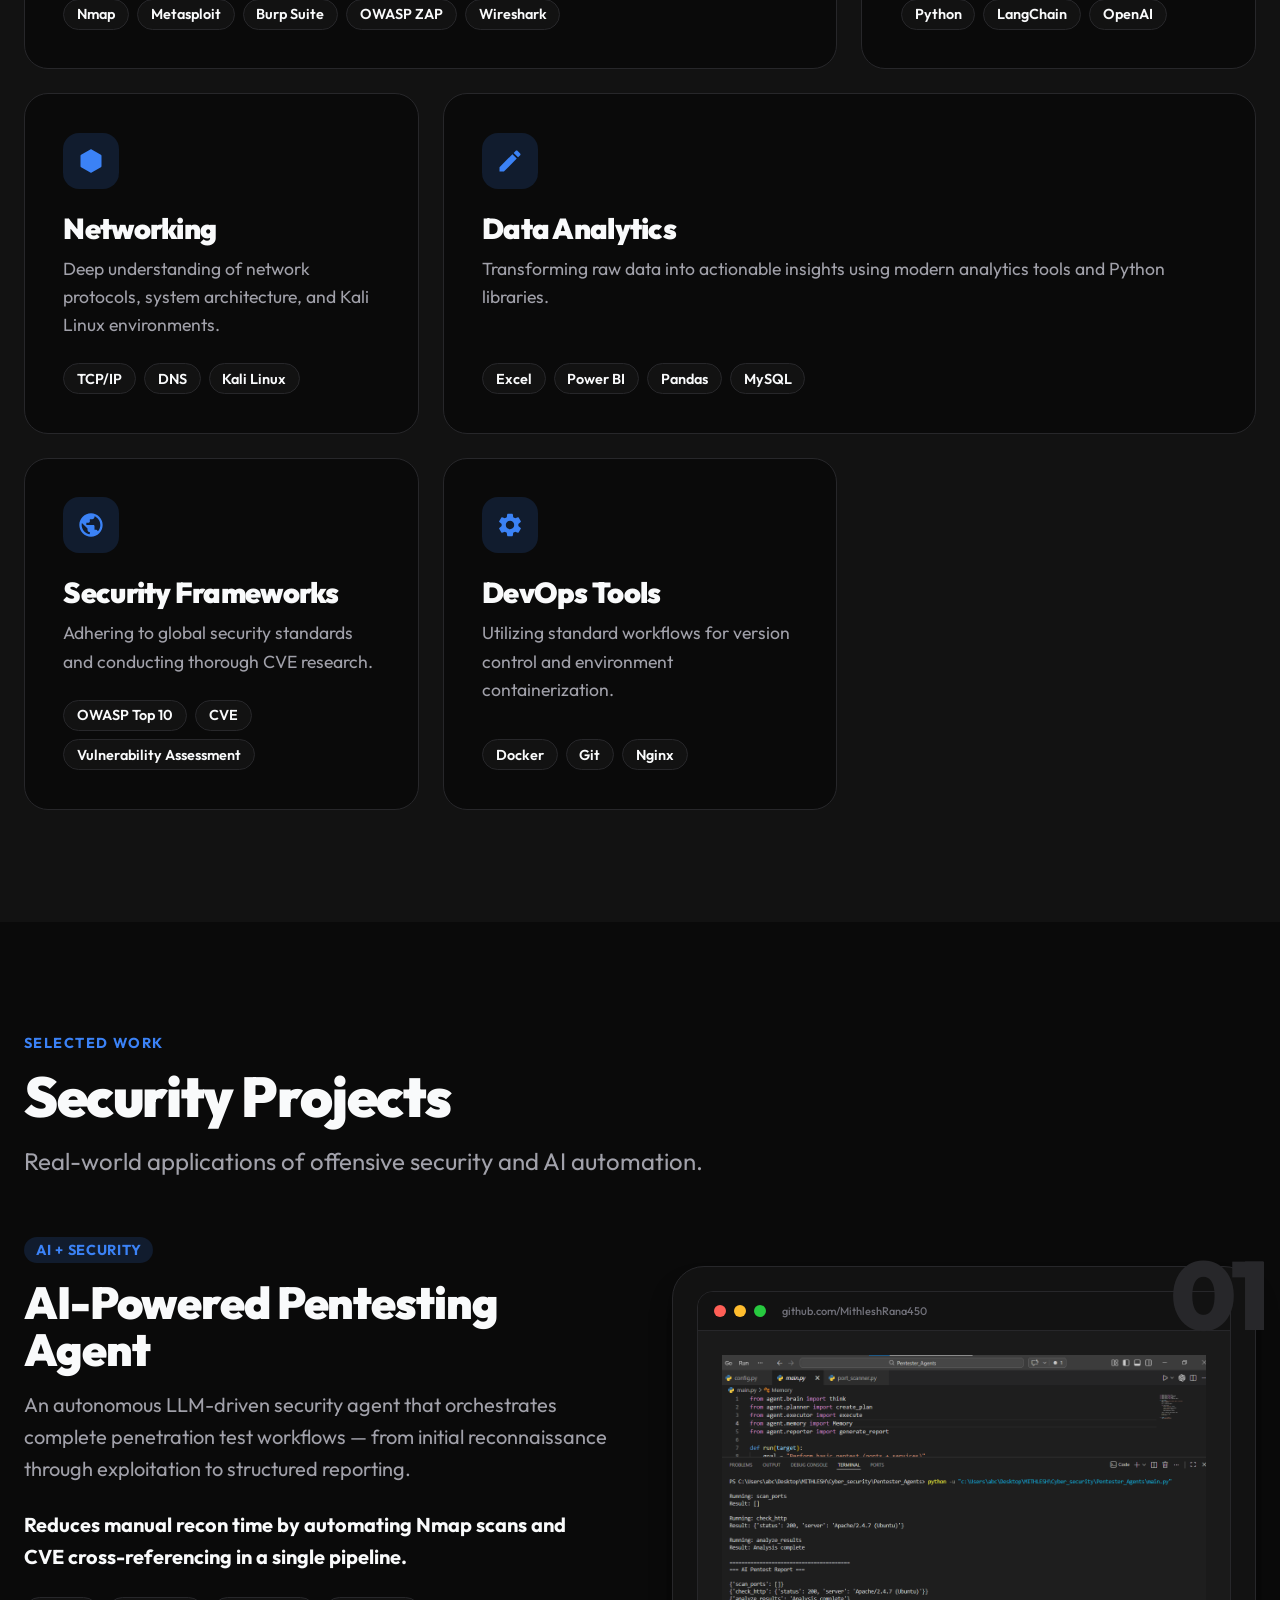
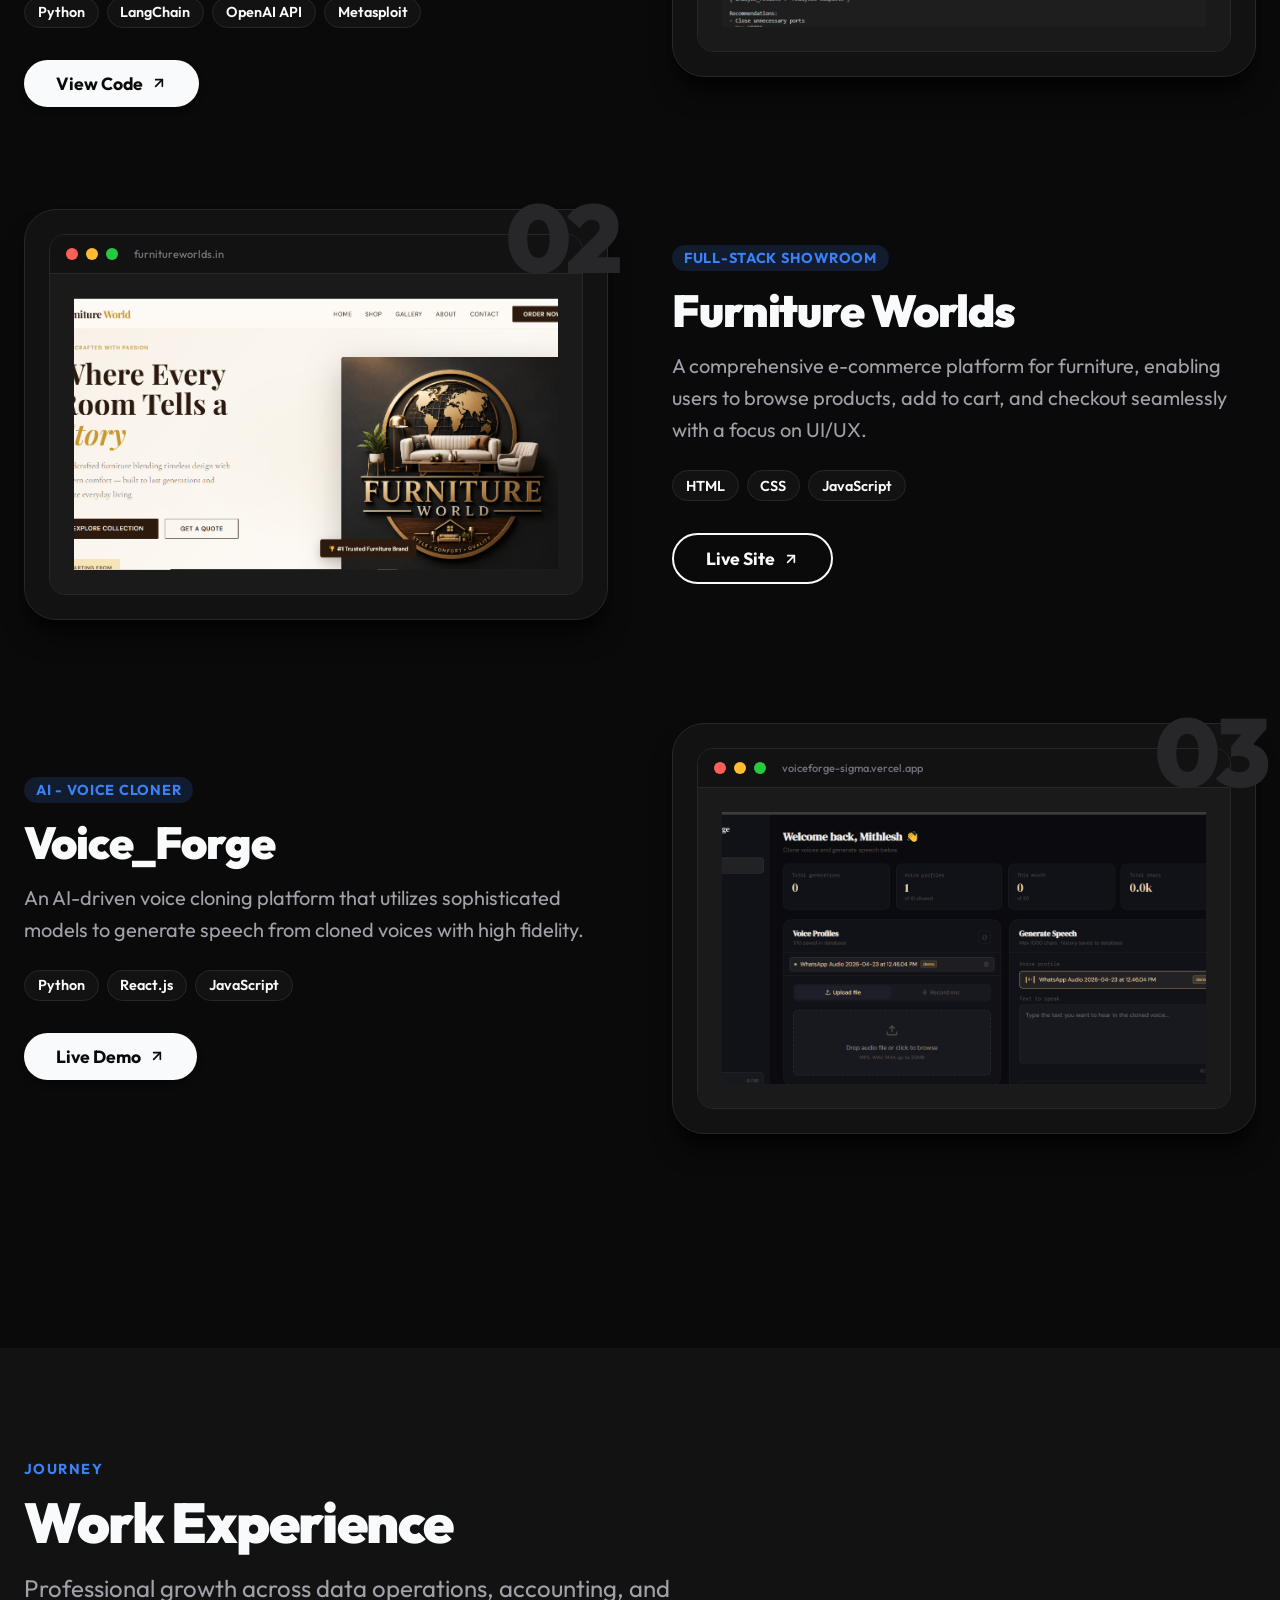
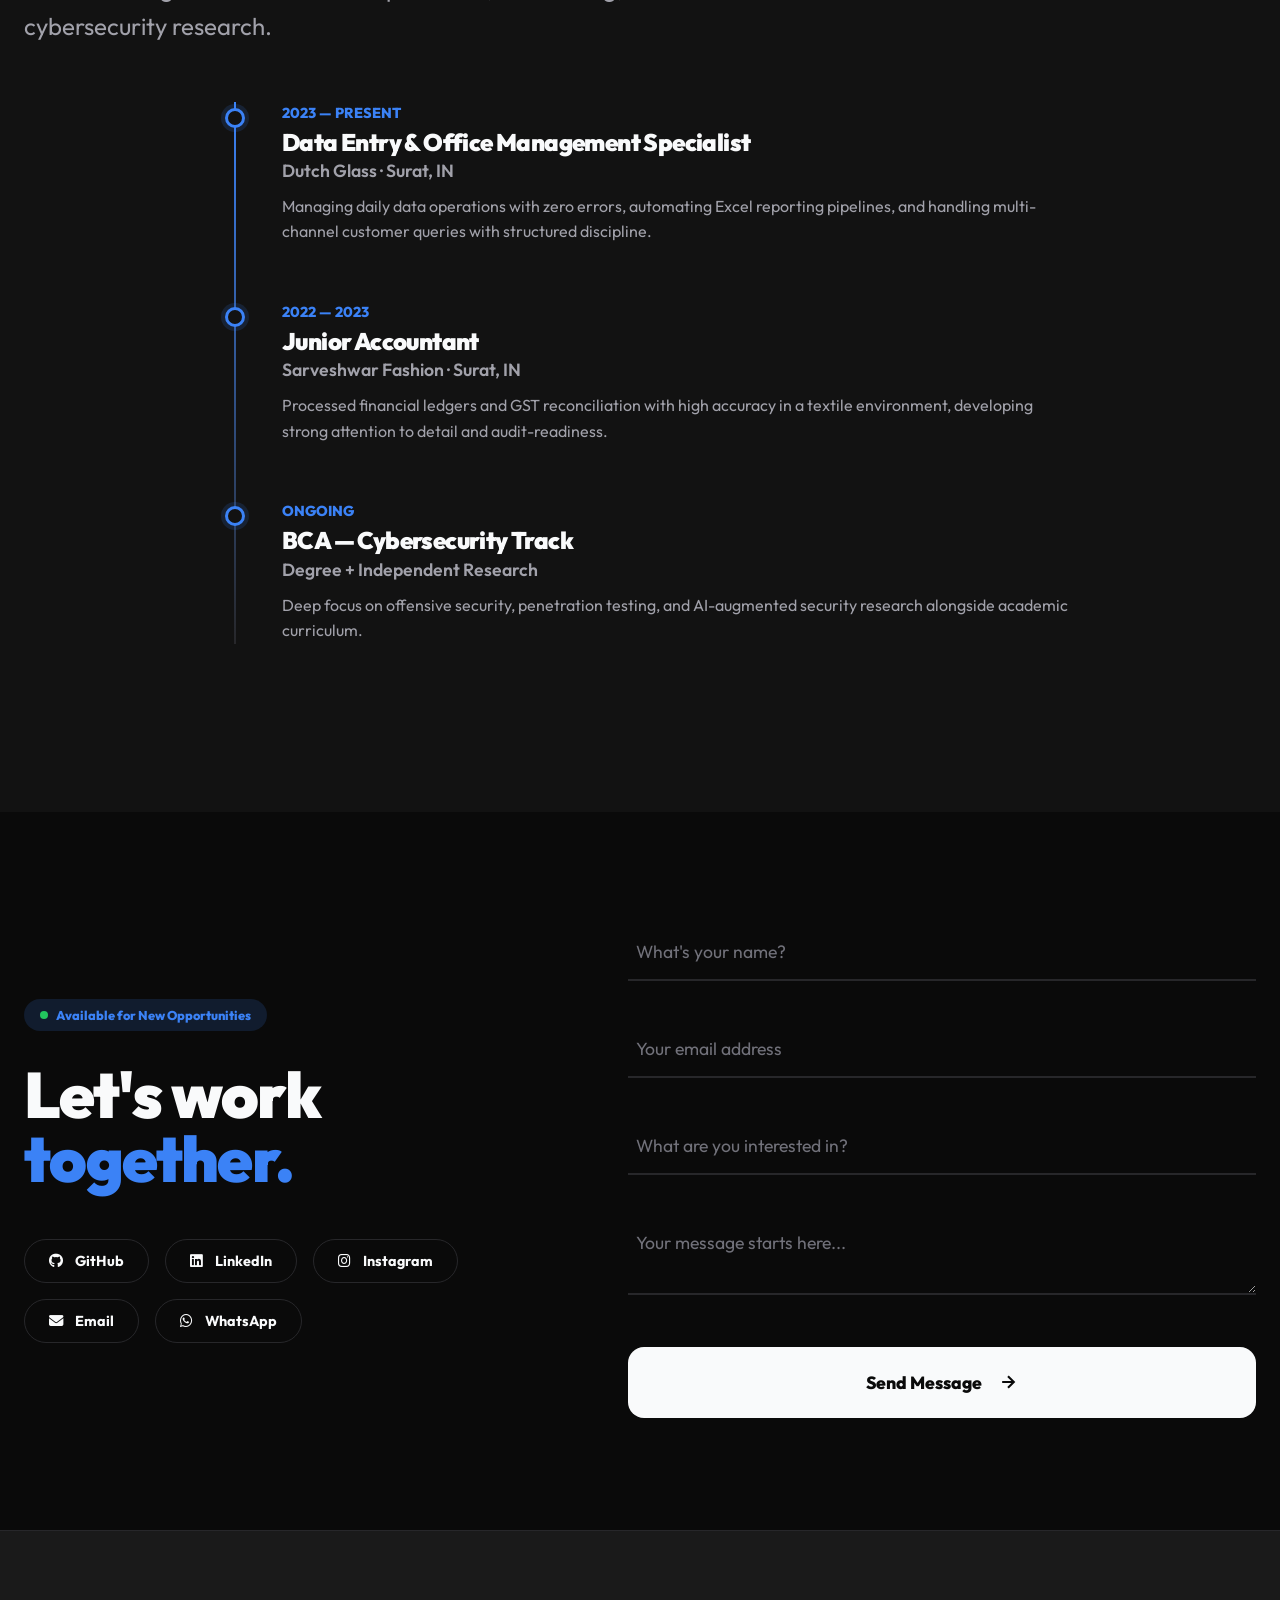
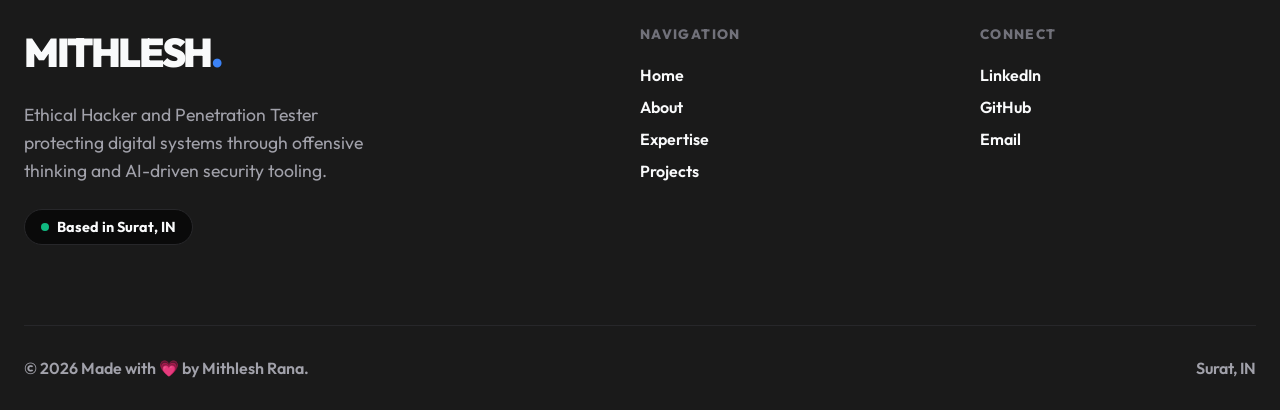
==== commit c911ad36: "added new photo" ====
--- a/index.html
+++ b/index.html
@@ -118,7 +118,7 @@
 
             <div class="hero-visual">
                 <div class="hero-image-container" id="heroImg">
-                    <img src="mithlesh_photo.jpeg" alt="Mithlesh Rana" class="hero-image">
+                    <img src="NEW_PROFILE_PHOTO.jpeg" alt="Mithlesh Rana" class="hero-image">
                 </div>
                 <div class="hero-tag" id="heroTag">
                     <div class="hero-tag-dot"></div>
